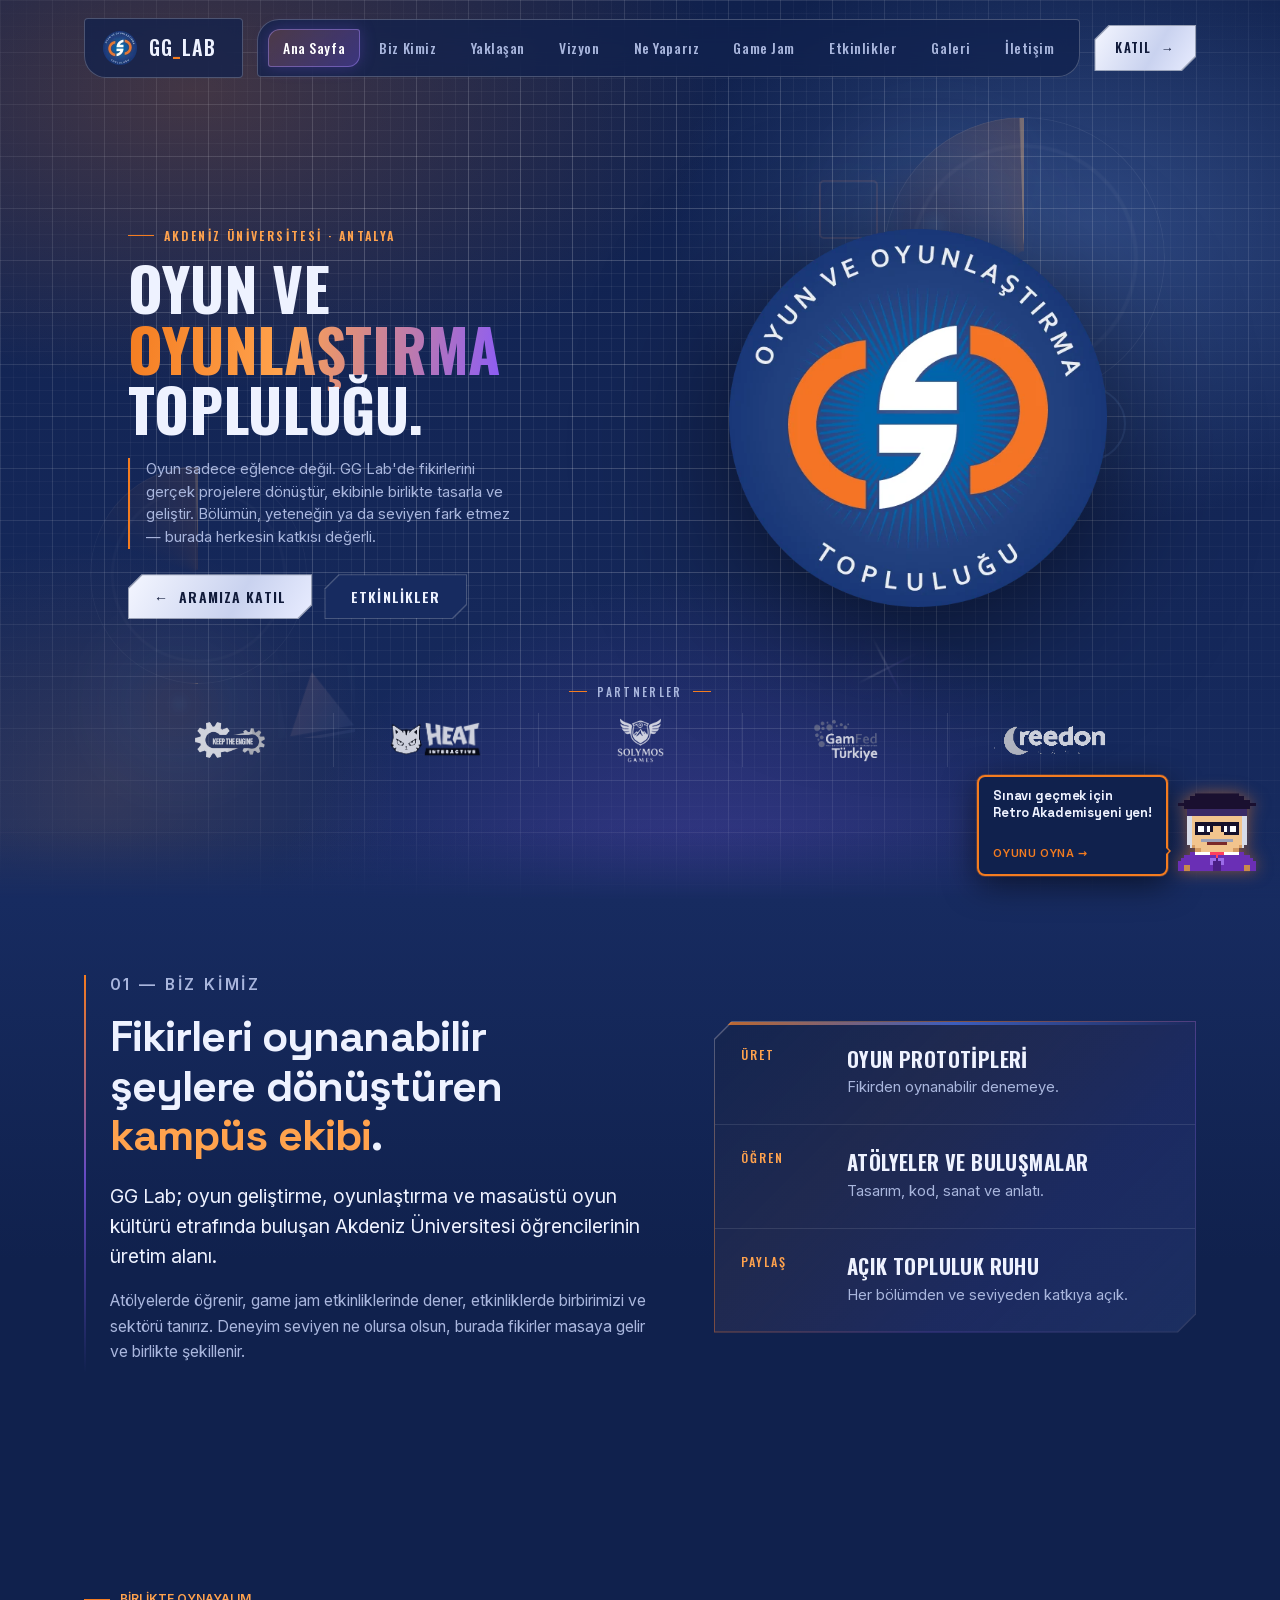
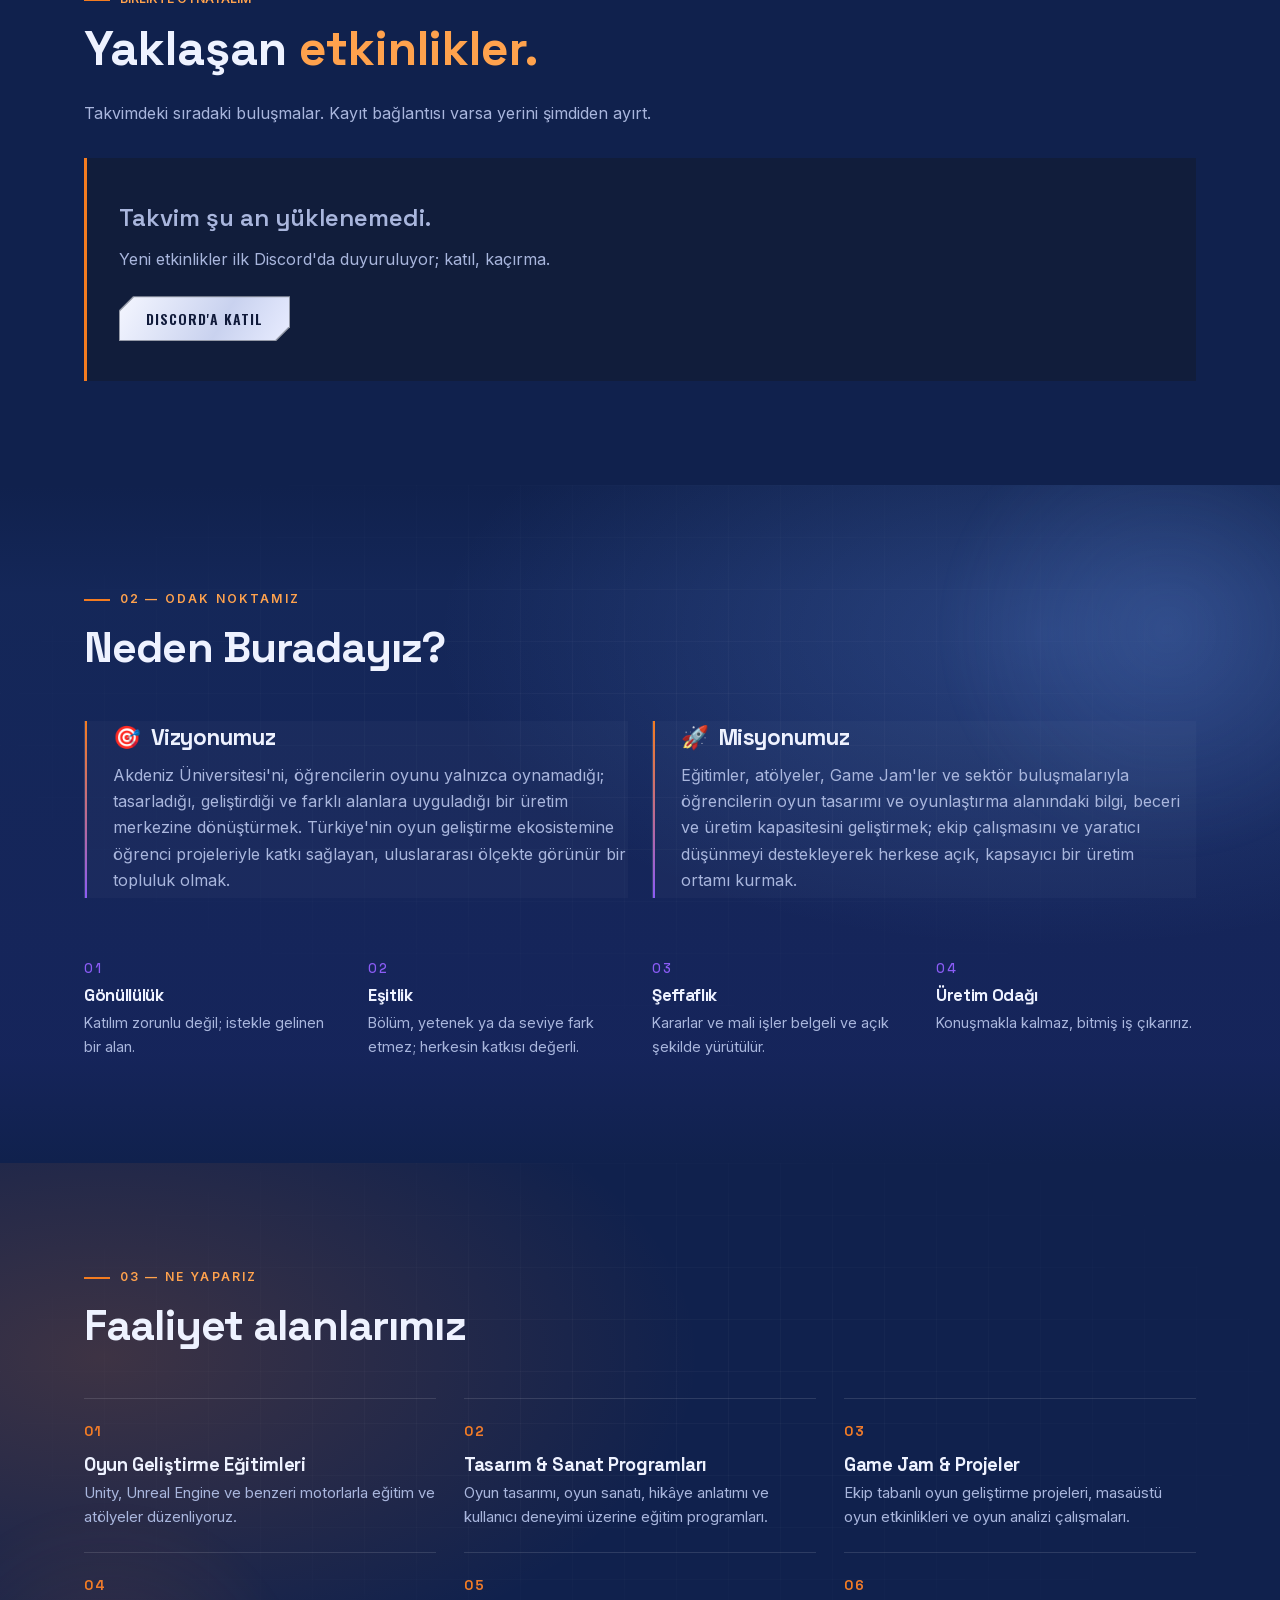
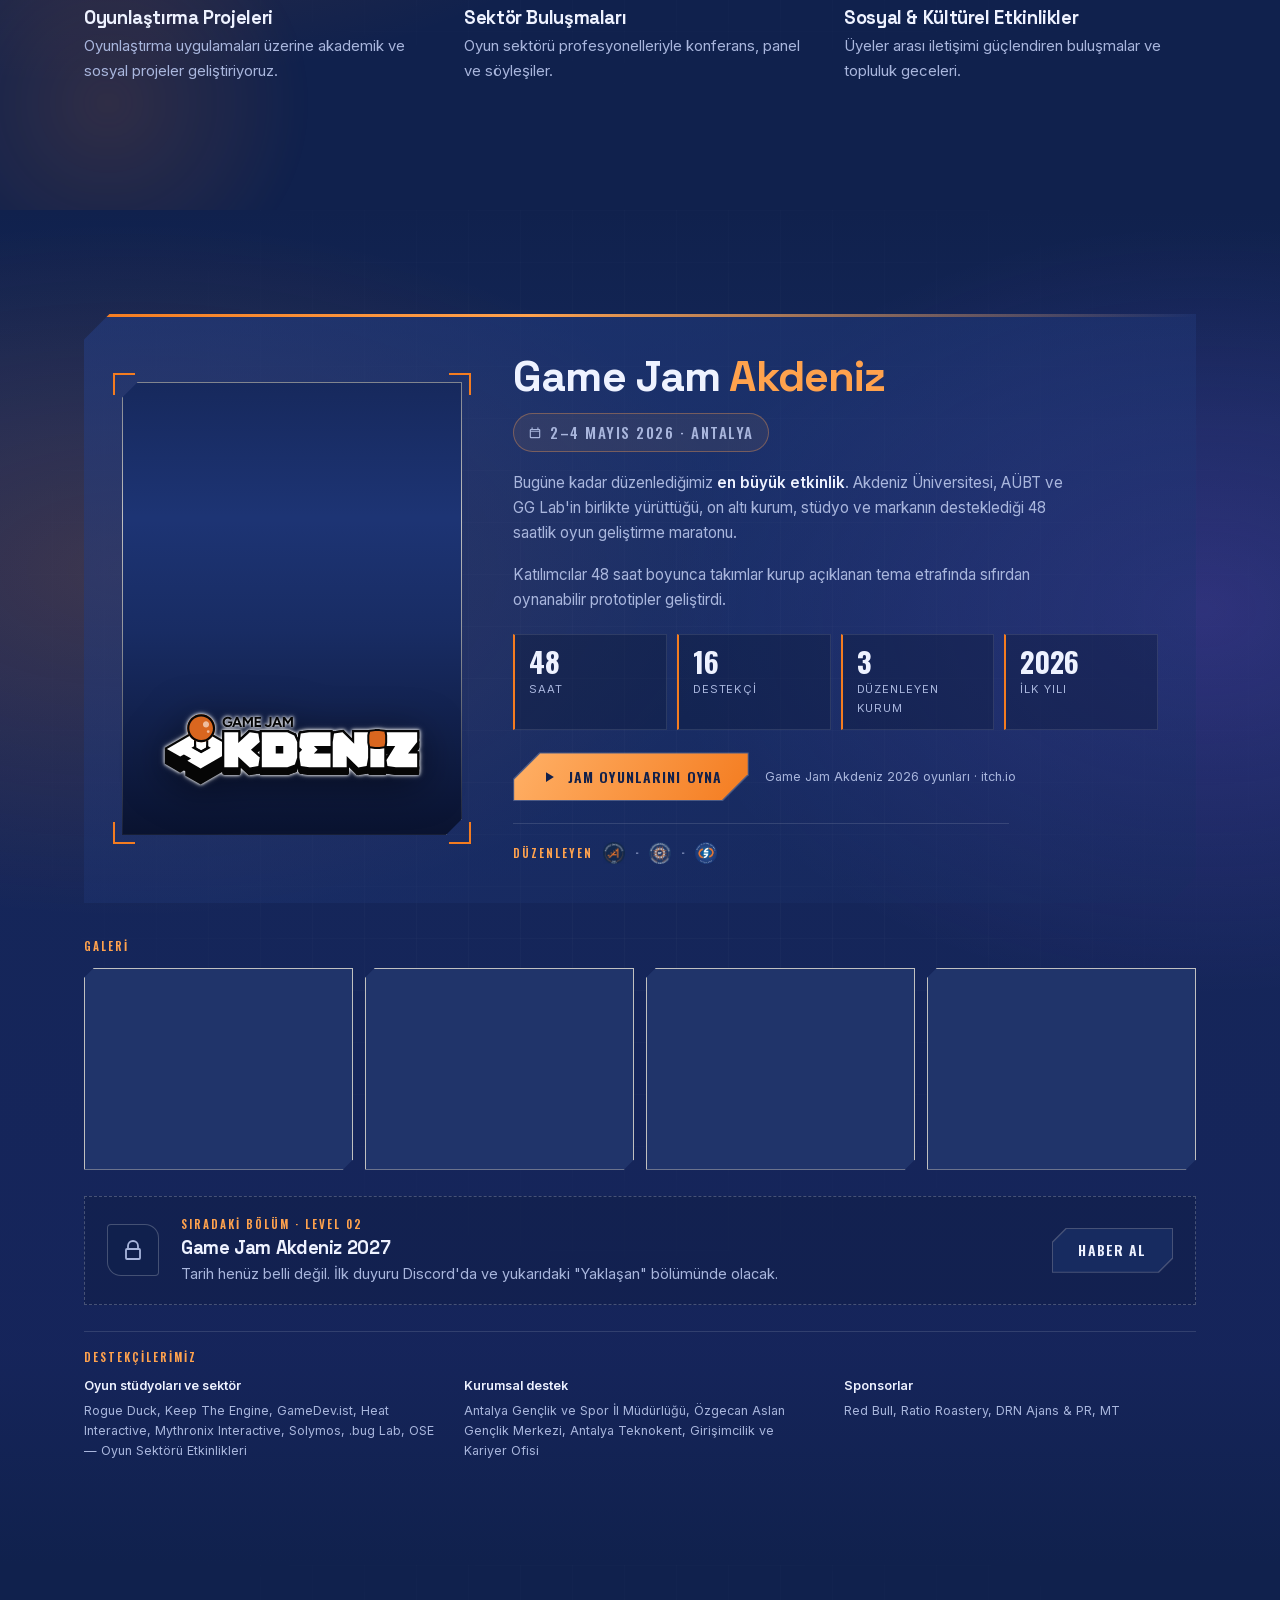
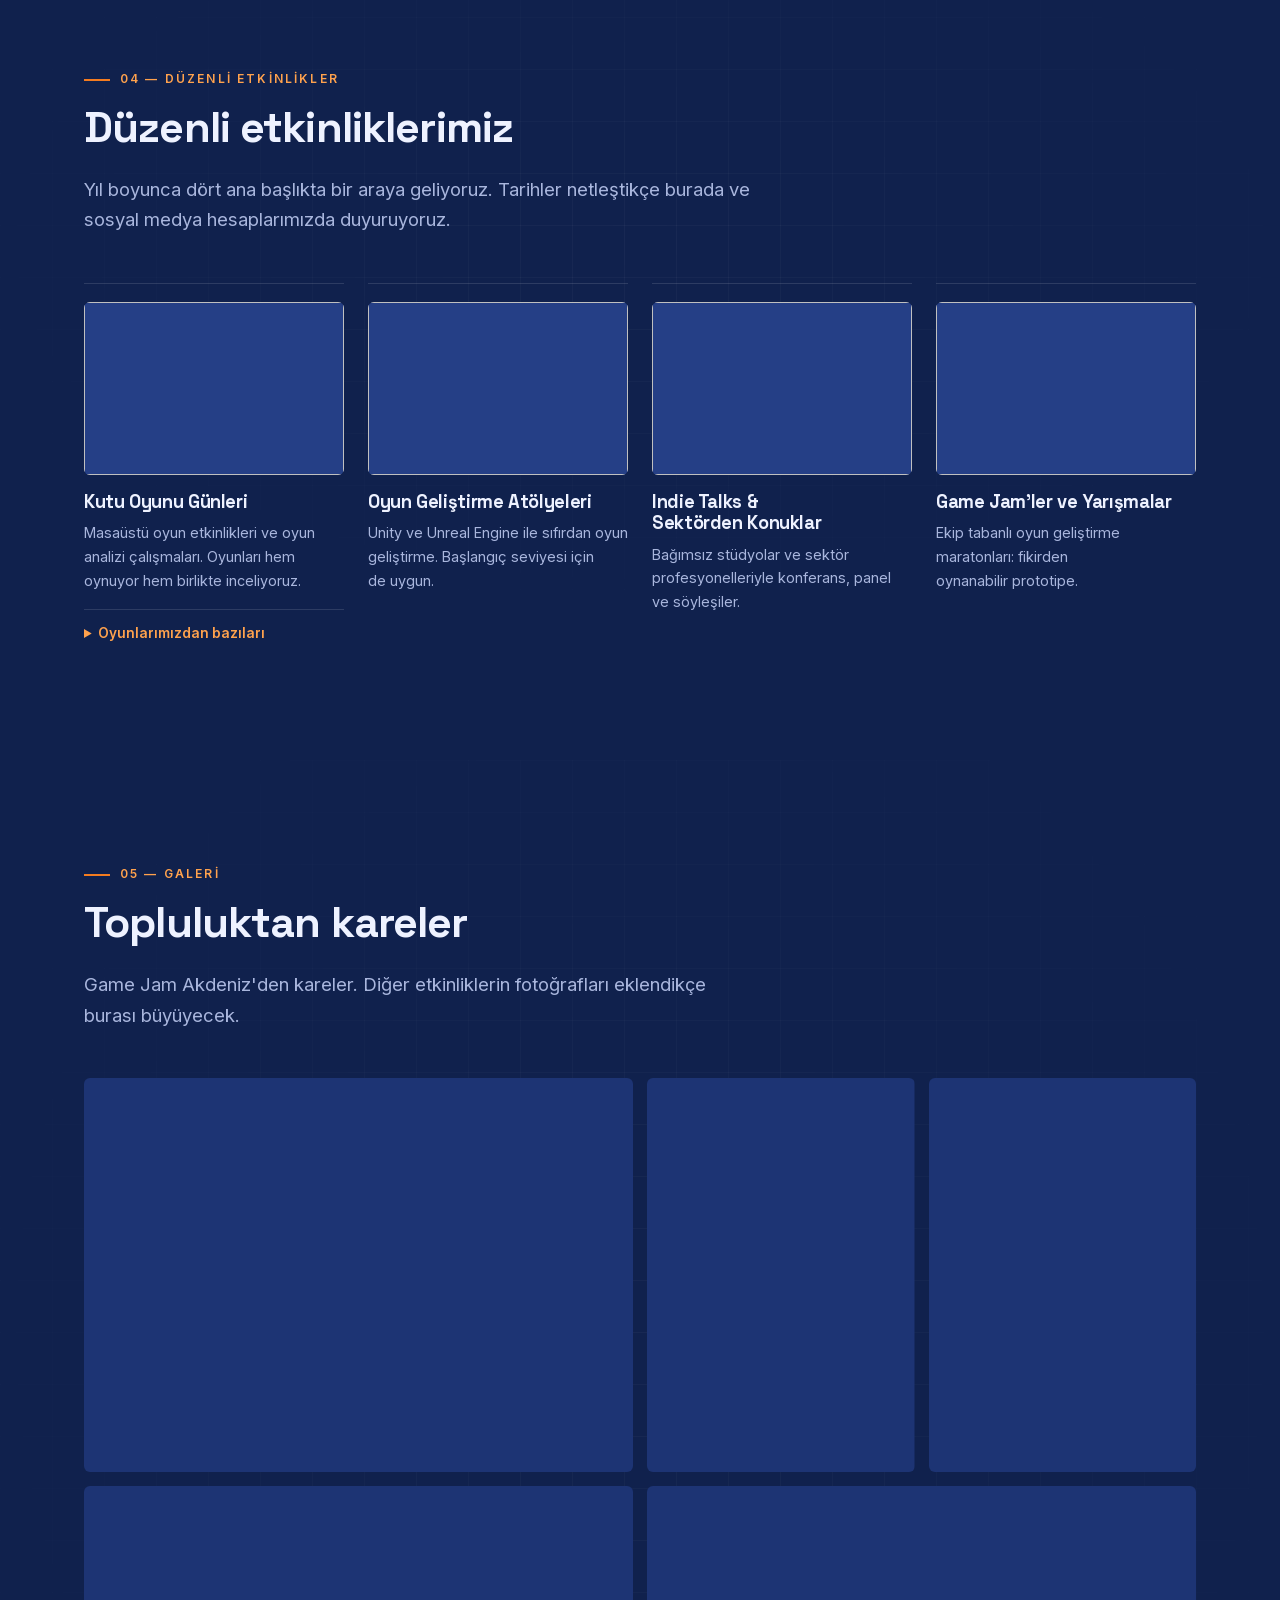
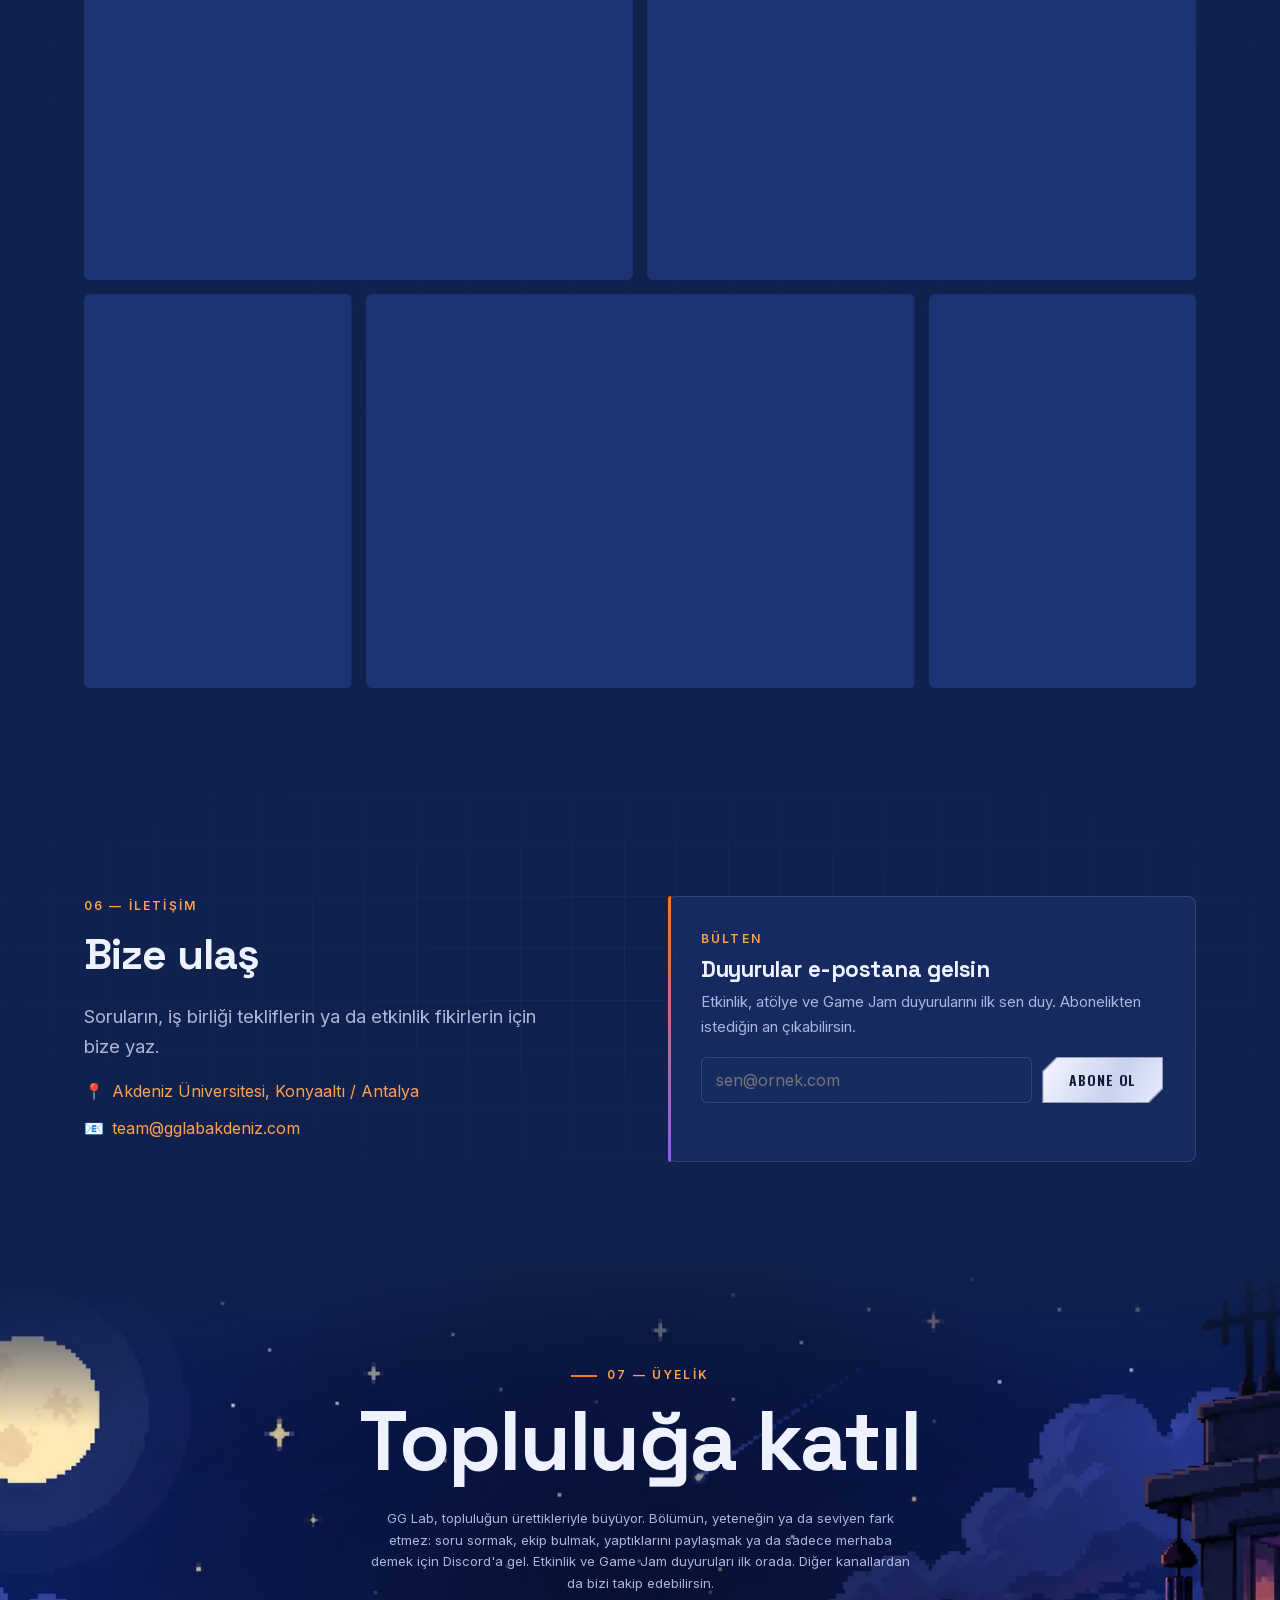
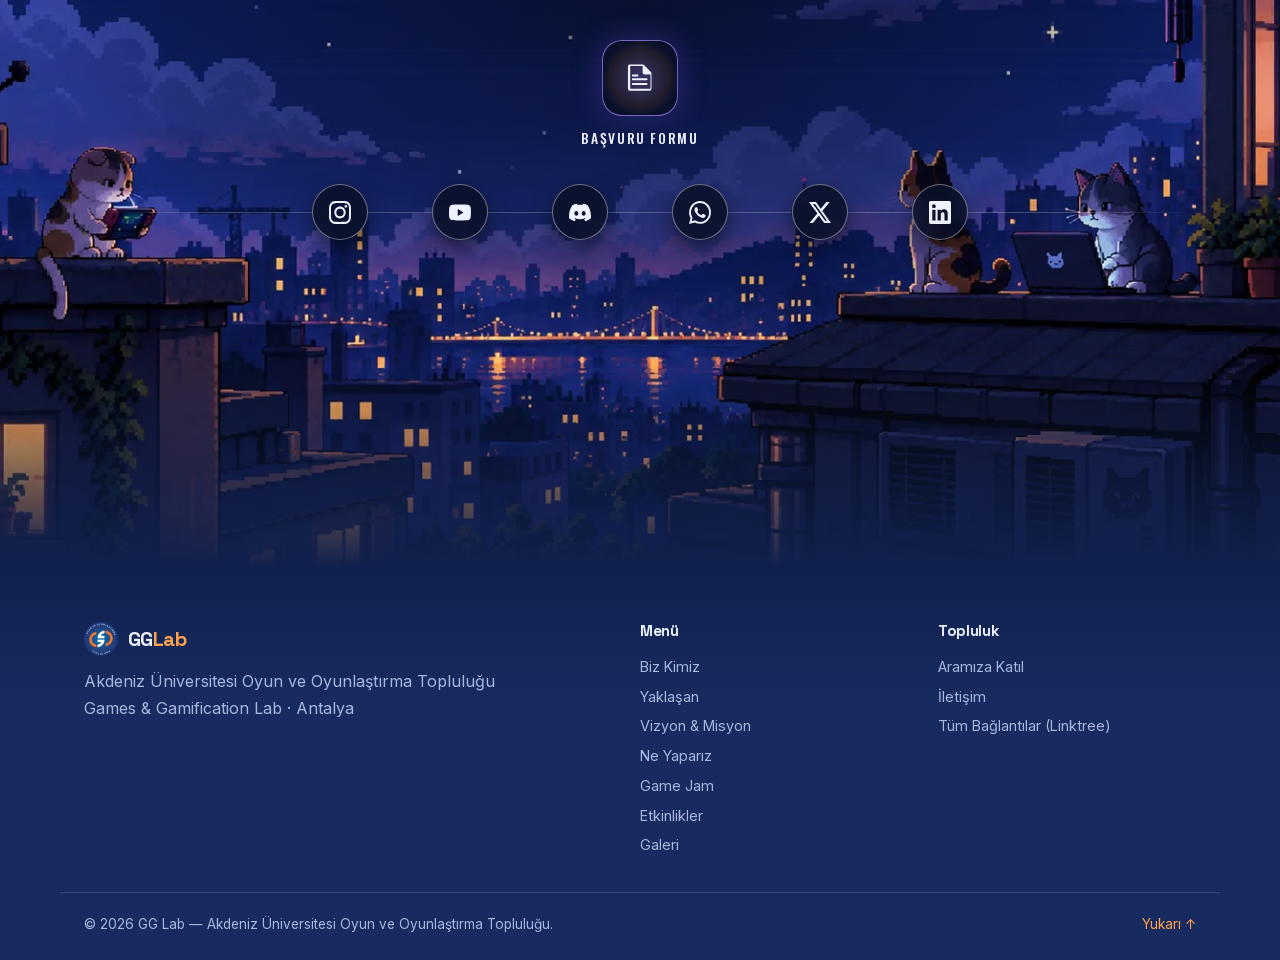
==== index.html @ 9dbda4b9 "Move site to Cloudflare Pages on gglabakdeniz.com - og:url / og:image point to https://gglabakdeniz." ====
<!DOCTYPE html>
<html lang="tr">

<head>
  <meta charset="UTF-8">
  <meta name="viewport" content="width=device-width, initial-scale=1">
  <meta name="theme-color" content="#10214d">
  <!-- Drive görselleri (lh3.googleusercontent.com) Referer taşıyan isteklere kota uyguluyor (429);
     sayfa adresi yalnızca kendi sitemize gönderilir -->
  <meta name="referrer" content="same-origin">
  <script>document.documentElement.classList.add('js')</script>
  <title data-i18n="meta.title">GG Lab — Akdeniz Üniversitesi Oyun ve Oyunlaştırma Topluluğu</title>
  <meta name="description" data-i18n-meta="meta.desc"
    content="Akdeniz Üniversitesi Oyun ve Oyunlaştırma Topluluğu (GG Lab). Oyun geliştirme atölyeleri, Game Jam etkinlikleri, Indie Talks ve kutu oyunu günleri.">
  <meta property="og:title" content="GG Lab — Oyun ve Oyunlaştırma Topluluğu">
  <meta property="og:description"
    content="Akdeniz Üniversitesi'nde oyun geliştir, oyunlaştırmayı keşfet, birlikte üret.">
  <!-- og:image mutlak URL olmalı; alan adı değişirse bu iki satırı güncelle -->
  <meta property="og:url" content="https://gglabakdeniz.com/">
  <meta property="og:image" content="https://gglabakdeniz.com/assets/img/logo-yazili.png">
  <meta name="twitter:card" content="summary">
  <meta property="og:type" content="website">
  <link rel="icon" href="assets/img/logo-yazisiz.png" type="image/png">
  <link rel="apple-touch-icon" href="assets/img/logo-yazisiz.png">
  <!-- Hero'nun ilk karede kullandığı fontlar; diğerleri style.css'teki @font-face ile gerektiğinde iner -->
  <link rel="preload" href="assets/fonts/oswald-latin.woff2" as="font" type="font/woff2" crossorigin>
  <link rel="preload" href="assets/fonts/oswald-tr.woff2" as="font" type="font/woff2" crossorigin>
  <link rel="preload" href="assets/fonts/inter-latin.woff2" as="font" type="font/woff2" crossorigin>
  <link rel="stylesheet" href="css/style.css">
  <link rel="stylesheet" href="css/hud.css">
</head>

<body>
  <div class="scroll-progress" id="scrollProgress" aria-hidden="true"></div>
  <a class="skip-link" href="#main" data-i18n="a11y.skip">İçeriğe geç</a>

  <header class="site-header hud-header" id="siteHeader">
    <div class="container hud-bar">

      <a class="hud-logo" href="#top">
        <span class="hud-logo-mark"><img src="assets/img/logo-yazili-68.webp" alt="" width="34" height="34"></span>
        <span class="hud-logo-text">GG<span class="us">_</span>LAB</span>
      </a>

      <div class="hud-navwrap">
        <nav class="nav hud-nav" id="nav" aria-label="Ana menü" data-i18n-aria="a11y.nav">
          <a href="#top" class="active" data-i18n="nav.home">Ana Sayfa</a>
          <a href="#hakkimizda" data-i18n="nav.about">Biz Kimiz</a>
          <a href="#yaklasan" data-i18n="nav.upcoming">Yaklaşan</a>
          <a href="#vizyon" data-i18n="nav.vision">Vizyon</a>
          <a href="#faaliyet" data-i18n="nav.what">Ne Yaparız</a>
          <a href="#gamejam" data-i18n="nav.jam">Game Jam</a>
          <a href="#etkinlikler" data-i18n="nav.events">Etkinlikler</a>
          <a href="#galeri" data-i18n="nav.gallery">Galeri</a>
          <a href="#iletisim" data-i18n="nav.contact">İletişim</a>
          <a class="cut-btn cut-btn-light nav-cta" href="#uyelik"><span data-i18n="nav.cta">ARAMIZA KATIL</span></a>
        </nav>
      </div>

      <button type="button" class="lang-toggle" id="langToggle" hidden aria-label="İngilizceye geç"
        data-i18n-aria="a11y.lang">
        <span class="lang-current">TR</span>
      </button>

      <a class="cut-btn cut-btn-light hud-menu" href="#uyelik"><span data-i18n="nav.ctaShort">KATIL
          <i>&#8594;</i></span></a>

      <button type="button" class="nav-toggle" id="navToggle" aria-expanded="false" aria-controls="nav"
        aria-label="Menüyü aç" data-i18n-aria="a11y.menuOpen">
        <span></span><span></span><span></span>
      </button>
    </div>
  </header>

  <!-- Site tablosu (Google E-Tablolar, "Web'de yayınla"): tabloyu kullanan bölümler kendi sheet'inin
     data-gid'ini taşır, görsel yerleri data-slot'la işaretli. Bölüm başlıkları (data-head) "ana sayfa"
     sheet'inden gelir: gid'i data-home-gid'e yazılır. Ayrıntı: README > Site tablosu -->
  <main id="main" data-home-gid="793336777"
    data-sheets="https://docs.google.com/spreadsheets/d/e/2PACX-1vQYcHtkd72JI4csMB-9wqnWK6Vy93kgGUiOgyNKxqhwf9q1ifC_QCoQEmoYLSgjwOJI05SOu9kH7YdU/pub">

    <!-- HERO -->
    <section class="hero hud-hero" id="top">
      <div class="hero-bg" aria-hidden="true">
        <span class="tech-ring tech-ring-a"></span>
        <span class="tech-ring tech-ring-b"></span>
        <span class="pad-symbol pad-square"></span>
        <span class="pad-symbol pad-x"></span>
        <span class="pad-symbol pad-circle"></span>
        <span class="pad-symbol pad-triangle"></span>
        <span class="xb xb-a" data-k="a"><svg viewBox="0 0 24 24" aria-hidden="true">
            <path d="M12 4 21 20H3Z" />
          </svg></span>
        <span class="xb xb-b" data-k="b"><svg viewBox="0 0 24 24" aria-hidden="true">
            <circle cx="12" cy="12" r="8" />
          </svg></span>
        <span class="xb xb-c" data-k="x"><svg viewBox="0 0 24 24" aria-hidden="true">
            <path d="M5 5l14 14M19 5 5 19" />
          </svg></span>
        <span class="xb xb-d" data-k="y"><svg viewBox="0 0 24 24" aria-hidden="true">
            <rect x="4.5" y="4.5" width="15" height="15" />
          </svg></span>
        <span class="xb xb-e" data-k="b"><svg viewBox="0 0 24 24" aria-hidden="true">
            <circle cx="12" cy="12" r="8" />
          </svg></span>
        <span class="xb xb-f" data-k="a"><svg viewBox="0 0 24 24" aria-hidden="true">
            <path d="M12 4 21 20H3Z" />
          </svg></span>
        <span class="xb xb-g" data-k="y"><svg viewBox="0 0 24 24" aria-hidden="true">
            <rect x="4.5" y="4.5" width="15" height="15" />
          </svg></span>
        <span class="xb xb-h" data-k="x"><svg viewBox="0 0 24 24" aria-hidden="true">
            <path d="M5 5l14 14M19 5 5 19" />
          </svg></span>
        <span class="xb xb-i" data-k="y"><svg viewBox="0 0 24 24" aria-hidden="true">
            <rect x="4.5" y="4.5" width="15" height="15" />
          </svg></span>
        <span class="xb xb-l" data-k="b"><svg viewBox="0 0 24 24" aria-hidden="true">
            <circle cx="12" cy="12" r="8" />
          </svg></span>
        <span class="light-orb orb-a"></span>
        <span class="light-orb orb-b"></span>
      </div>
      <!-- mini oyun skoru: ilk puanda görünür (main.js) -->
      <div class="xb-score" id="xbScore" aria-hidden="true" hidden><span data-i18n="game.score">SKOR</span> <b
          class="xb-score-val">0000</b></div>
      <div class="container">
        <div class="hud-frame">
          <div class="hud-hero-grid">
            <div class="hero-text">
              <p class="eyebrow hero-enter"><span class="tick" aria-hidden="true"></span><span
                  data-i18n="hero.eyebrow">Akdeniz Üniversitesi · Antalya</span></p>
              <h1 class="hero-enter" data-i18n="hero.title">OYUN VE<br><span
                  class="grad">OYUNLAŞTIRMA</span><br>TOPLULUĞU.</h1>
              <p class="lead hero-enter" data-i18n="hero.lead">Oyun sadece eğlence değil. GG Lab'de fikirlerini gerçek
                projelere
                dönüştür, ekibinle birlikte tasarla ve geliştir. Bölümün, yeteneğin ya da
                seviyen fark etmez — burada herkesin katkısı değerli.</p>
              <div class="hero-actions hero-enter">
                <a class="cut-btn cut-btn-light" href="#uyelik"><span data-i18n="hero.cta1"><i>&#8592;</i> Aramıza
                    katıl</span></a>
                <a class="cut-btn cut-btn-ghost" href="#etkinlikler"><span data-i18n="hero.cta2">Etkinlikler</span></a>
              </div>
            </div>

            <div class="hero-visual hero-enter">
              <img src="assets/img/logo-yazili.webp" alt="" width="512" height="512" fetchpriority="high"
                style="aspect-ratio:1">
            </div>
          </div>

          <div class="hud-partners hero-enter">
            <span class="hud-partners-label" data-i18n="hero.partners">PARTNERLER</span>
            <ul class="hud-partners-list">
              <li><img class="logo-mark" src="assets/img/logos/keep-the-engine.webp" alt="Keep The Engine" width="232"
                  height="120" decoding="async"></li>
              <li><img class="logo-mark" style="--k:1.3" src="assets/img/logos/heat-interactive.webp"
                  alt="Heat Interactive" width="207" height="96" decoding="async"></li>
              <li><img class="logo-mark" style="--k:1.23" src="assets/img/logos/solymos-games.webp" alt="Solymos Games"
                  width="130" height="120" decoding="async"></li>
              <li><img class="logo-mark" style="--k:1.18" src="assets/img/logos/gamfed-turkiye.webp"
                  alt="GamFed Türkiye" width="170" height="110" decoding="async"></li>
              <li><img class="logo-mark" style="--k:.92" src="assets/img/logos/reedon-games.webp" alt="Reedon Games"
                  width="210" height="62" decoding="async"></li>
            </ul>
          </div>
        </div>
      </div>
    </section>

    <!-- BİZ KİMİZ -->
    <section class="section about-bridge" id="hakkimizda">
      <div class="container about-bridge-inner">
        <div class="about-copy reveal">
          <p class="eyebrow" data-head="ust" data-i18n="about.eyebrow">01 — Biz Kimiz</p>
          <h2 data-head="baslik" data-i18n="about.head">Fikirleri oynanabilir şeylere dönüştüren <span
              class="accent">kampüs ekibi</span>.</h2>
          <p class="about-lead" data-head="aciklama" data-i18n="about.p1">GG Lab; oyun geliştirme, oyunlaştırma ve
            masaüstü oyun kültürü etrafında buluşan Akdeniz Üniversitesi öğrencilerinin üretim alanı.</p>
          <p data-i18n="about.p2">Atölyelerde öğrenir, game jam etkinliklerinde dener, etkinliklerde birbirimizi ve
            sektörü tanırız. Deneyim seviyen ne olursa olsun, burada fikirler masaya gelir ve birlikte şekillenir.</p>
        </div>
        <div class="about-panel reveal reveal-r" role="group" aria-label="GG Lab çalışma alanları"
          data-i18n-aria="about.panelAria">
          <span class="about-panel-line" aria-hidden="true"></span>
          <article class="about-signal">
            <span class="signal-code" data-i18n="about.s1k">ÜRET</span>
            <h3 data-i18n="about.s1h">Oyun prototipleri</h3>
            <p data-i18n="about.s1p">Fikirden oynanabilir denemeye.</p>
          </article>
          <article class="about-signal">
            <span class="signal-code" data-i18n="about.s2k">ÖĞREN</span>
            <h3 data-i18n="about.s2h">Atölyeler ve buluşmalar</h3>
            <p data-i18n="about.s2p">Tasarım, kod, sanat ve anlatı.</p>
          </article>
          <article class="about-signal">
            <span class="signal-code" data-i18n="about.s3k">PAYLAŞ</span>
            <h3 data-i18n="about.s3h">Açık topluluk ruhu</h3>
            <p data-i18n="about.s3p">Her bölümden ve seviyeden katkıya açık.</p>
          </article>
        </div>
      </div>
    </section>

    <!-- YAKLAŞAN ETKİNLİKLER — liste site tablosunun "etkinlikler" sheet'inden gelir.
       Sütunlar ve düzenleme: README > Yaklaşan etkinlikler. Geçmiş tarihler kendiliğinden gizlenir. -->
    <section class="section upcoming-section" id="yaklasan" data-gid="353119909" aria-labelledby="upHeading">
      <div class="container">
        <div class="section-head up-heading reveal">
          <p class="eyebrow" data-head="ust" data-i18n="up.eyebrow">Birlikte oynayalım</p>
          <h2 id="upHeading" data-head="baslik" data-i18n="up.head">Yaklaşan <span>etkinlikler.</span></h2>
          <p class="lead" data-head="aciklama" data-i18n="up.lead">Takvimdeki sıradaki buluşmalar. Kayıt bağlantısı
            varsa yerini şimdiden ayırt.</p>
        </div>
        <div class="upcoming" id="upcoming" aria-busy="true">
          <div class="up-skeleton" aria-hidden="true"><span></span><span></span></div>
          <ol class="up-list" id="upList" hidden></ol>
          <div class="up-footer" id="upFooter" hidden>
            <p data-i18n="up.followNote">Yeni buluşmalardan ilk sen haberdar ol.</p>
            <a href="#uyelik"><span data-i18n="up.follow">Discord'da takip et</span><span class="up-arrow"
                aria-hidden="true">↓</span></a>
          </div>
          <div class="up-empty" id="upEmpty" hidden>
            <p class="up-empty-h" id="upEmptyH" data-i18n="up.emptyH">Takvim şu an boş, ama uzun sürmez.</p>
            <p data-i18n="up.emptyP">Yeni etkinlikler ilk Discord'da duyuruluyor; katıl, kaçırma.</p>
            <a class="cut-btn cut-btn-light" href="https://discord.gg/9GABbAK2rw" target="_blank"
              rel="noopener noreferrer"><span><span data-i18n="up.emptyCta"><span lang="en">Discord</span>'a
                  katıl</span></span></a>
          </div>
          <noscript>
            <p class="up-noscript">Etkinlik takvimi için JavaScript gerekiyor. Duyurular Discord ve Instagram
              hesaplarımızda.</p>
          </noscript>
        </div>
      </div>
    </section>

    <!-- VİZYON & MİSYON -->
    <section class="section section-alt" id="vizyon">
      <div class="container">
        <div class="section-head reveal">
          <p class="eyebrow" data-head="ust" data-i18n="vision.eyebrow">02 — ODAK NOKTAMIZ</p>
          <h2 data-head="baslik" data-i18n="vision.head">Neden Buradayız?</h2>
          <p class="lead" data-head="aciklama" hidden></p>
        </div>
        <div class="vm-grid">
          <article class="vm-card spotlight reveal reveal-l">
            <h3><span class="vm-ico" aria-hidden="true">🎯</span> <span data-i18n="vision.v">Vizyonumuz</span></h3>
            <p data-i18n="vision.vp">Akdeniz Üniversitesi'ni, öğrencilerin oyunu yalnızca oynamadığı; tasarladığı,
              geliştirdiği ve
              farklı alanlara uyguladığı bir üretim merkezine dönüştürmek. Türkiye'nin oyun geliştirme
              ekosistemine öğrenci projeleriyle katkı sağlayan, uluslararası ölçekte görünür bir topluluk olmak.</p>
          </article>
          <article class="vm-card spotlight reveal reveal-r">
            <h3><span class="vm-ico" aria-hidden="true">🚀</span> <span data-i18n="vision.m">Misyonumuz</span></h3>
            <p data-i18n="vision.mp">Eğitimler, atölyeler, Game Jam'ler ve sektör buluşmalarıyla öğrencilerin oyun
              tasarımı ve
              oyunlaştırma alanındaki bilgi, beceri ve üretim kapasitesini geliştirmek; ekip çalışmasını ve
              yaratıcı düşünmeyi destekleyerek herkese açık, kapsayıcı bir üretim ortamı kurmak.</p>
          </article>
        </div>
        <div class="values reveal">
          <div class="value"><span>01</span>
            <h4 data-i18n="vision.n1h">Gönüllülük</h4>
            <p data-i18n="vision.n1p">Katılım zorunlu değil; istekle gelinen bir alan.</p>
          </div>
          <div class="value"><span>02</span>
            <h4 data-i18n="vision.n2h">Eşitlik</h4>
            <p data-i18n="vision.n2p">Bölüm, yetenek ya da seviye fark etmez; herkesin katkısı değerli.</p>
          </div>
          <div class="value"><span>03</span>
            <h4 data-i18n="vision.n3h">Şeffaflık</h4>
            <p data-i18n="vision.n3p">Kararlar ve mali işler belgeli ve açık şekilde yürütülür.</p>
          </div>
          <div class="value"><span>04</span>
            <h4 data-i18n="vision.n4h">Üretim Odağı</h4>
            <p data-i18n="vision.n4p">Konuşmakla kalmaz, bitmiş iş çıkarırız.</p>
          </div>
        </div>
      </div>
    </section>

    <!-- FAALİYET ALANLARI -->
    <section class="section" id="faaliyet">
      <div class="container">
        <div class="section-head reveal">
          <p class="eyebrow" data-head="ust" data-i18n="act.eyebrow">03 — Ne Yaparız</p>
          <h2 data-head="baslik" data-i18n="act.head">Faaliyet alanlarımız</h2>
          <p class="lead" data-head="aciklama" hidden></p>
        </div>
        <div class="feature-grid">
          <article class="card feature spotlight reveal reveal-l"><span class="card-num">01</span>
            <h3 data-i18n="act.f1h">Oyun Geliştirme Eğitimleri</h3>
            <p data-i18n="act.f1p">Unity, Unreal Engine ve benzeri motorlarla eğitim ve atölyeler düzenliyoruz.</p>
          </article>
          <article class="card feature spotlight reveal reveal-zoom"><span class="card-num">02</span>
            <h3 data-i18n="act.f2h">Tasarım &amp; Sanat Programları</h3>
            <p data-i18n="act.f2p">Oyun tasarımı, oyun sanatı, hikâye anlatımı ve kullanıcı deneyimi üzerine eğitim
              programları.</p>
          </article>
          <article class="card feature spotlight reveal reveal-r"><span class="card-num">03</span>
            <h3 data-i18n="act.f3h">Game Jam &amp; Projeler</h3>
            <p data-i18n="act.f3p">Ekip tabanlı oyun geliştirme projeleri, masaüstü oyun etkinlikleri ve oyun analizi
              çalışmaları.</p>
          </article>
          <article class="card feature spotlight reveal reveal-l"><span class="card-num">04</span>
            <h3 data-i18n="act.f4h">Oyunlaştırma Projeleri</h3>
            <p data-i18n="act.f4p">Oyunlaştırma uygulamaları üzerine akademik ve sosyal projeler geliştiriyoruz.</p>
          </article>
          <article class="card feature spotlight reveal reveal-zoom"><span class="card-num">05</span>
            <h3 data-i18n="act.f5h">Sektör Buluşmaları</h3>
            <p data-i18n="act.f5p">Oyun sektörü profesyonelleriyle konferans, panel ve söyleşiler.</p>
          </article>
          <article class="card feature spotlight reveal reveal-r"><span class="card-num">06</span>
            <h3 data-i18n="act.f6h">Sosyal &amp; Kültürel Etkinlikler</h3>
            <p data-i18n="act.f6p">Üyeler arası iletişimi güçlendiren buluşmalar ve topluluk geceleri.</p>
          </article>
        </div>
      </div>
    </section>

    <!-- GAME JAM AKDENİZ — "bölüm seçme" ekranı: oyun kutusu kapağı, bölüm bilgileri,
       ekran görüntüleri, kilitli sıradaki bölüm ve jenerik -->
    <section class="section section-alt" id="gamejam" data-gid="1856434088">
      <div class="container">
        <article class="level reveal">
          <figure class="level-cover">
            <!-- [html-validate-disable-block element-required-attributes: src tablodan gelir (main.js)] -->
            <img class="level-cover-img" data-slot="kapak" alt="" width="700" height="933" loading="lazy"
              decoding="async">
            <img class="level-logo" src="assets/img/gamejam-logo.svg" alt="Game Jam Akdeniz" width="1281" height="489"
              loading="lazy">
          </figure>

          <div class="level-info">
            <h2 data-head="baslik" data-i18n="jam.head">Game Jam <span class="accent">Akdeniz</span></h2>
            <p class="level-when">
              <svg class="ic" viewBox="0 0 24 24" aria-hidden="true">
                <path d="M7 3v3M17 3v3M4 9h16M5 6h14a1 1 0 0 1 1 1v12a1 1 0 0 1-1 1H5a1 1 0 0 1-1-1V7a1 1 0 0 1 1-1Z" />
              </svg>
              <span data-i18n="jam.when">2–4 Mayıs 2026 · Antalya</span>
            </p>
            <p data-i18n="jam.p1">Bugüne kadar düzenlediğimiz <strong>en büyük etkinlik</strong>.
              Akdeniz Üniversitesi, AÜBT ve GG Lab'in birlikte
              yürüttüğü, on altı kurum, stüdyo ve markanın desteklediği 48 saatlik oyun geliştirme maratonu.</p>
            <p data-i18n="jam.p2">Katılımcılar 48 saat boyunca takımlar kurup açıklanan tema
              etrafında sıfırdan oynanabilir prototipler geliştirdi.</p>

            <dl class="level-stats">
              <div>
                <dt data-count="48">48</dt>
                <dd data-i18n="jam.s1">saat</dd>
              </div>
              <div>
                <dt data-count="16">16</dt>
                <dd data-i18n="jam.s2">destekçi</dd>
              </div>
              <div>
                <dt data-count="3">3</dt>
                <dd data-i18n="jam.s3">düzenleyen kurum</dd>
              </div>
              <div>
                <dt>2026</dt>
                <dd data-i18n="jam.s4">ilk yılı</dd>
              </div>
            </dl>

            <div class="level-actions">
              <a class="cut-btn cut-btn-play" href="https://itch.io/jam/akdeniz-gamejam-2026/entries" target="_blank"
                rel="noopener noreferrer">
                <span><svg class="ic-play" viewBox="0 0 24 24" aria-hidden="true">
                    <path d="M8 5.5v13l10.5-6.5Z" />
                  </svg><span data-i18n="jam.itch">Jam oyunlarını oyna</span></span>
              </a>
              <span class="level-actions-sub" data-i18n="jam.itchSub">Game Jam Akdeniz 2026 oyunları · itch.io</span>
            </div>

            <p class="level-by">
              <span class="level-label" data-i18n="jam.byLabel">Düzenleyen</span>
              <img class="logo-mark" src="assets/img/logos/akdeniz-universitesi.webp" alt="Akdeniz Üniversitesi"
                width="96" height="96" decoding="async">
              <span class="level-by-sep" aria-hidden="true">·</span>
              <img class="logo-mark" src="assets/img/logos/aubt.webp" alt="AÜBT" width="96" height="96"
                decoding="async">
              <span class="level-by-sep" aria-hidden="true">·</span>
              <img class="logo-mark" src="assets/img/logo-yazili-68.webp" alt="GG Lab" width="68" height="68"
                decoding="async">
            </p>
          </div>
        </article>

        <!-- ekran görüntüleri tablodan gelir (gamejam sheet, ekran1–4); gelmezse kutular boş kalır.
           Tıklanınca lightbox'ta açılır: fotoğraf galeride de varsa galerinin içinde (main.js) -->
        <div class="level-shots reveal">
          <p class="level-label" data-i18n="jam.shotsH">Galeri</p>
          <ul>
            <!-- [html-validate-disable-block element-required-attributes: src tablodan gelir (main.js)] -->
            <li><a class="level-shot" data-slot="ekran1"><img alt="" width="700" height="933" loading="lazy"
                  decoding="async"></a></li>
            <li><a class="level-shot" data-slot="ekran2"><img alt="" width="700" height="933" loading="lazy"
                  decoding="async"></a></li>
            <li><a class="level-shot" data-slot="ekran3"><img alt="" width="700" height="933" loading="lazy"
                  decoding="async"></a></li>
            <li><a class="level-shot" data-slot="ekran4"><img alt="" width="700" height="933" loading="lazy"
                  decoding="async"></a></li>
          </ul>
        </div>

        <!-- sıradaki bölüm: tarih açıklanana kadar kilitli -->
        <div class="level-next reveal">
          <span class="level-lock" aria-hidden="true"><svg viewBox="0 0 24 24">
              <path
                d="M7 11V8a5 5 0 0 1 10 0v3M6 11h12a1 1 0 0 1 1 1v8a1 1 0 0 1-1 1H6a1 1 0 0 1-1-1v-8a1 1 0 0 1 1-1Z" />
            </svg></span>
          <div class="level-next-text">
            <p class="level-label" data-i18n="jam.nextK">Sıradaki bölüm · Level 02</p>
            <h3 data-i18n="jam.nextH">Game Jam Akdeniz 2027</h3>
            <p data-i18n="jam.nextP">Tarih henüz belli değil. İlk duyuru Discord'da ve yukarıdaki "Yaklaşan" bölümünde
              olacak.</p>
          </div>
          <a class="cut-btn cut-btn-ghost" href="https://discord.gg/9GABbAK2rw" target="_blank"
            rel="noopener noreferrer"><span data-i18n="jam.nextCta">Haber al</span></a>
        </div>

        <!-- jenerik: destekçiler, oyunların bitişindeki emeği geçenler listesi gibi -->
        <div class="level-credits reveal">
          <p class="level-label" data-i18n="jam.creditsH">Destekçilerimiz</p>
          <dl>
            <div>
              <dt data-i18n="jam.studioH">Oyun stüdyoları ve sektör</dt>
              <dd>Rogue Duck, Keep The Engine, GameDev.ist, Heat Interactive, Mythronix Interactive, Solymos, .bug Lab,
                OSE — Oyun Sektörü Etkinlikleri</dd>
            </div>
            <div>
              <dt data-i18n="jam.instH">Kurumsal destek</dt>
              <dd>Antalya Gençlik ve Spor İl Müdürlüğü, Özgecan Aslan Gençlik Merkezi, Antalya Teknokent, Girişimcilik
                ve Kariyer Ofisi</dd>
            </div>
            <div>
              <dt data-i18n="jam.sponsorH">Sponsorlar</dt>
              <dd>Red Bull, Ratio Roastery, DRN Ajans &amp; PR, MT</dd>
            </div>
          </dl>
        </div>
      </div>
    </section>

    <!-- DÜZENLİ ETKİNLİKLER -->
    <section class="section" id="etkinlikler" data-gid="1461908741">
      <div class="container">
        <div class="section-head reveal">
          <p class="eyebrow" data-head="ust" data-i18n="ev.eyebrow">04 — Düzenli Etkinlikler</p>
          <h2 data-head="baslik" data-i18n="ev.head">Düzenli etkinliklerimiz</h2>
          <p class="lead" data-head="aciklama" data-i18n="ev.lead">Yıl boyunca dört ana başlıkta bir araya geliyoruz.
            Tarihler netleştikçe burada ve sosyal medya hesaplarımızda duyuruyoruz.</p>
        </div>

        <div class="events" id="events">
          <!-- [html-validate-disable-block element-required-attributes: src tablodan gelir (main.js)] -->
          <article class="event-card spotlight reveal reveal-zoom" data-slot="kutu">
            <div class="event-media"><img data-col="gorsel" alt="" width="800" height="450" loading="lazy"
                decoding="async"></div>
            <div class="event-body">
              <div>
                <h3 data-col="baslik" data-i18n="ev.e1h">Kutu Oyunu Günleri</h3>
                <p data-col="aciklama" data-i18n="ev.e1p">Masaüstü oyun etkinlikleri ve oyun analizi çalışmaları.
                  Oyunları hem oynuyor hem birlikte inceliyoruz.</p>
                <details class="event-games">
                  <summary data-i18n="ev.games">Oyunlarımızdan bazıları</summary>
                  <ul>
                    <li>Marvel Champions</li>
                    <li>Bang! <span data-i18n="ev.twoCopies">(2 adet)</span></li>
                    <li>Munchkin + DLC</li>
                    <li>Munchkin Cthulhu</li>
                    <li>Cascadia</li>
                    <li>Gulyabani</li>
                    <li>İz Peşinde</li>
                    <li>Kayıp Ada</li>
                    <li>Epik Büyü Savaşları</li>
                    <li>Monopoly Star Wars</li>
                  </ul>
                </details>
              </div>
            </div>
          </article>

          <article class="event-card spotlight reveal reveal-zoom" data-slot="atolye">
            <div class="event-media"><img data-col="gorsel" alt="" width="800" height="473" loading="lazy"
                decoding="async"></div>
            <div class="event-body">
              <div>
                <h3 data-col="baslik" data-i18n="ev.e2h">Oyun Geliştirme Atölyeleri</h3>
                <p data-col="aciklama" data-i18n="ev.e2p">Unity ve Unreal Engine ile sıfırdan oyun geliştirme.
                  Başlangıç seviyesi için de uygun.</p>
              </div>
            </div>
          </article>

          <article class="event-card spotlight reveal reveal-zoom" data-slot="talks">
            <div class="event-media"><img data-col="gorsel" alt="" width="800" height="533" loading="lazy"
                decoding="async"></div>
            <div class="event-body">
              <div>
                <h3 data-col="baslik" data-i18n="ev.e3h">Indie Talks &amp; Sektörden Konuklar</h3>
                <p data-col="aciklama" data-i18n="ev.e3p">Bağımsız stüdyolar ve sektör profesyonelleriyle
                  konferans, panel ve söyleşiler.</p>
              </div>
            </div>
          </article>

          <article class="event-card spotlight reveal reveal-zoom" data-slot="jam">
            <div class="event-media"><img data-col="gorsel" alt="" width="800" height="533" loading="lazy"
                decoding="async"></div>
            <div class="event-body">
              <div>
                <h3 data-col="baslik" data-i18n="ev.e4h">Game Jam'ler ve Yarışmalar</h3>
                <p data-col="aciklama" data-i18n="ev.e4p">Ekip tabanlı oyun geliştirme maratonları:
                  fikirden oynanabilir prototipe.</p>
              </div>
            </div>
          </article>
        </div>
      </div>
    </section>

    <!-- GALERİ -->
    <section class="section" id="galeri" data-gid="78690489">
      <div class="container">
        <div class="section-head reveal">
          <p class="eyebrow" data-head="ust" data-i18n="gal.eyebrow">05 — Galeri</p>
          <h2 data-head="baslik" data-i18n="gal.head">Topluluktan kareler</h2>
          <p class="lead" data-head="aciklama" data-i18n="gal.lead">Game Jam Akdeniz'den kareler. Diğer etkinliklerin
            fotoğrafları eklendikçe burası büyüyecek.</p>
        </div>
        <div class="gallery" id="gallery">
          <div class="shot gallery-reveal reveal wide tall" aria-hidden="true"></div>
          <div class="shot gallery-reveal reveal tall" aria-hidden="true"></div>
          <div class="shot gallery-reveal reveal tall" aria-hidden="true"></div>
          <div class="shot gallery-reveal reveal wide tall" aria-hidden="true"></div>
          <div class="shot gallery-reveal reveal wide tall" aria-hidden="true"></div>
          <div class="shot gallery-reveal reveal tall" aria-hidden="true"></div>
          <div class="shot gallery-reveal reveal wide tall" aria-hidden="true"></div>
          <div class="shot gallery-reveal reveal tall" aria-hidden="true"></div>
        </div>
      </div>
    </section>

    <!-- İLETİŞİM -->
    <section class="section" id="iletisim">
      <!-- İletişim formu bir servise (Formspree vb.) bağlanana kadar gizli. Açmak için:
         forma action ekle, `hidden`'ı kaldır, bülten kutusunu bilgi sütununun altına taşı. -->
      <div class="container grid-2">
        <div class="reveal">
          <p class="eyebrow" data-head="ust" data-i18n="ct.eyebrow">06 — İletişim</p>
          <h2 data-head="baslik" data-i18n="ct.head">Bize ulaş</h2>
          <p class="lead" data-head="aciklama" data-i18n="ct.lead">Soruların, iş birliği tekliflerin ya da etkinlik
            fikirlerin için bize yaz.</p>

          <p class="contact-line"><span aria-hidden="true">📍</span> <a
              href="https://www.google.com/maps/search/?api=1&amp;query=Akdeniz+%C3%9Cniversitesi" target="_blank"
              rel="noopener noreferrer" data-i18n="ct.place">Akdeniz Üniversitesi, Konyaaltı / Antalya</a></p>
          <p class="contact-line"><span aria-hidden="true">📧</span> <a href="mailto:team@gglabakdeniz.com"
              data-i18n="ct.mail">team@gglabakdeniz.com</a></p>
        </div>

        <!-- Bülten: action boşken gönderim yapmaz, "yakında" notu gösterir.
           Servis/alan adı hazır olunca action="…" ve method="post" eklemek yeterli (main.js fetch ile yollar). -->
        <form class="newsletter reveal" id="newsletterForm" novalidate>
          <p class="eyebrow" data-i18n="nl.eyebrow">Bülten</p>
          <h3 data-i18n="nl.head">Duyurular e-postana gelsin</h3>
          <p class="muted" data-i18n="nl.lead">Etkinlik, atölye ve Game Jam duyurularını ilk sen duy. Abonelikten
            istediğin an çıkabilirsin.</p>
          <div class="newsletter-row">
            <label class="sr-only" for="nlEmail" data-i18n="form.email">E-posta</label>
            <input id="nlEmail" name="email" type="email" required autocomplete="email" inputmode="email"
              placeholder="sen@ornek.com" data-i18n-ph="form.emailPh">
            <button class="cut-btn cut-btn-light" type="submit"><span data-i18n="nl.send">Abone ol</span></button>
          </div>
          <p class="form-note" id="nlNote" role="status"></p>
        </form>

        <form class="contact-form reveal" id="contactForm" novalidate hidden>
          <div class="field">
            <label for="name" data-i18n="form.name">Ad Soyad</label>
            <input id="name" name="name" type="text" required placeholder="Adın ne?" data-i18n-ph="form.namePh">
          </div>
          <div class="field">
            <label for="email" data-i18n="form.email">E-posta</label>
            <input id="email" name="email" type="email" required placeholder="sen@ornek.com"
              data-i18n-ph="form.emailPh">
          </div>
          <div class="field">
            <label for="topic" data-i18n="form.topic">Konu</label>
            <select id="topic" name="topic">
              <option data-i18n="form.t4">Sponsorluk ve iş birliği</option>
              <option data-i18n="form.t1">Topluluğa üye olmak istiyorum</option>
              <option data-i18n="form.t2">Etkinlik / atölye sorusu</option>
              <option data-i18n="form.t3">Game Jam katılımı</option>
              <option data-i18n="form.t5">Diğer</option>
            </select>
          </div>
          <div class="field">
            <label for="message" data-i18n="form.msg">Mesaj</label>
            <textarea id="message" name="message" rows="4" required placeholder="Kısaca anlat..."
              data-i18n-ph="form.msgPh"></textarea>
          </div>
          <button class="btn btn-primary btn-block" type="submit" data-i18n="form.send">Gönder</button>
          <p class="form-note" id="formNote" role="status"></p>
          <p class="muted form-hint" data-i18n="form.hint">Form şu an taslak: gönderim için bir servis (Formspree,
            Google Form vb.) bağlanmalı.</p>
        </form>
      </div>
    </section>

    <!-- ÜYELİK -->
    <section class="section section-alt" id="uyelik" data-gid="892993642">
      <div class="shooting-stars" aria-hidden="true">
        <i style="--x:4%;--y:8%;--dx:-220px;--dy:144px;--dur:20s;--delay:0s"></i>
        <i style="--x:16%;--y:20%;--dx:-195px;--dy:127px;--dur:20s;--delay:2.2s"></i>
        <i style="--x:30%;--y:10%;--dx:-240px;--dy:157px;--dur:20s;--delay:4.4s"></i>
        <i style="--x:42%;--y:18%;--dx:-205px;--dy:134px;--dur:20s;--delay:6.7s"></i>
        <i style="--x:54%;--y:7%;--dx:-260px;--dy:170px;--dur:20s;--delay:8.9s"></i>
        <i style="--x:64%;--y:16%;--dx:-215px;--dy:140px;--dur:20s;--delay:11.1s"></i>
        <i style="--x:74%;--y:9%;--dx:-230px;--dy:150px;--dur:20s;--delay:13.3s"></i>
        <i style="--x:84%;--y:19%;--dx:-190px;--dy:124px;--dur:20s;--delay:15.6s"></i>
        <i style="--x:92%;--y:6%;--dx:-250px;--dy:163px;--dur:20s;--delay:17.8s"></i>
      </div>
      <div class="container">
        <div class="section-head reveal">
          <p class="eyebrow" data-head="ust" data-i18n="join.eyebrow">07 — Üyelik</p>
          <h2 data-head="baslik" data-i18n="join.head">Topluluğa katıl</h2>
          <p class="lead" data-head="aciklama" data-i18n="join.lead">GG Lab, topluluğun ürettikleriyle büyüyor. Bölümün,
            yeteneğin ya da seviyen fark etmez: soru sormak, ekip bulmak, yaptıklarını paylaşmak ya da sadece merhaba
            demek için Discord'a gel. Etkinlik ve Game Jam duyuruları ilk orada. Diğer kanallardan da bizi takip
            edebilirsin.</p>
        </div>
        <div class="portal-top reveal">
          <a class="portal portal-main" href="uyelik/" aria-label="Başvuru Formu" title="Başvuru Formu"><svg
              viewBox="0 0 24 24" aria-hidden="true" focusable="false">
              <path fill="currentColor" fill-rule="evenodd" clip-rule="evenodd"
                d="M4.5 2A1.5 1.5 0 0 0 3 3.5v17A1.5 1.5 0 0 0 4.5 22h15a1.5 1.5 0 0 0 1.5-1.5V8.621a1.5 1.5 0 0 0-.44-1.06l-5.122-5.122A1.5 1.5 0 0 0 14.378 2H4.5Zm9.75 1.5v4.5a1.5 1.5 0 0 0 1.5 1.5h4.5v10.75a.25.25 0 0 1-.25.25h-15a.25.25 0 0 1-.25-.25v-17a.25.25 0 0 1 .25-.25h9.25ZM6 13.25a.75.75 0 0 1 .75-.75h10.5a.75.75 0 0 1 0 1.5H6.75a.75.75 0 0 1-.75-.75Zm0 3.5a.75.75 0 0 1 .75-.75h10.5a.75.75 0 0 1 0 1.5H6.75a.75.75 0 0 1-.75-.75Zm.75-7.25a.75.75 0 0 0 0 1.5h3.5a.75.75 0 0 0 0-1.5h-3.5Z" />
            </svg><span class="portal-name" data-i18n="join.form">Başvuru Formu</span></a>
        </div>
        <!-- sosyal bağlantılar tablodan gelir (uyelik sheet, alan=sosyal); tablo açılmazsa bu liste kalır.
           İkonlar assets/img/icons/ altında -->
        <nav class="portals reveal" aria-label="Sosyal medya" data-i18n-aria="a11y.social">
          <a class="portal" href="https://www.instagram.com/gglabakdeniz/" target="_blank" rel="noopener noreferrer"
            aria-label="Instagram" title="Instagram"><img src="assets/img/icons/instagram.svg" alt="" width="24"
              height="24"><span class="portal-name" lang="en">Instagram</span></a>
          <a class="portal" href="https://www.youtube.com/@GGLabAkdeniz" target="_blank" rel="noopener noreferrer"
            aria-label="YouTube" title="YouTube"><img src="assets/img/icons/youtube.svg" alt="" width="24"
              height="24"><span class="portal-name" lang="en">YouTube</span></a>
          <a class="portal" href="https://discord.gg/9GABbAK2rw" target="_blank" rel="noopener noreferrer"
            aria-label="Discord" title="Discord"><img src="assets/img/icons/discord.svg" alt="" width="24"
              height="24"><span class="portal-name" lang="en">Discord</span></a>
          <a class="portal" href="https://chat.whatsapp.com/H4brK4kgpm51uYVX11FQht" target="_blank"
            rel="noopener noreferrer" aria-label="WhatsApp" title="WhatsApp"><img src="assets/img/icons/whatsapp.svg"
              alt="" width="24" height="24"><span class="portal-name" lang="en">WhatsApp</span></a>
          <a class="portal" href="https://x.com/gglabakdeniz" target="_blank" rel="noopener noreferrer"
            aria-label="X / Twitter" title="X / Twitter"><img src="assets/img/icons/x.svg" alt="" width="24"
              height="24"><span class="portal-name" lang="en">X / Twitter</span></a>
          <a class="portal" href="https://www.linkedin.com/company/gglab-oyun-ve-oyunlastirma-toplulugu/"
            target="_blank" rel="noopener noreferrer" aria-label="LinkedIn" title="LinkedIn"><img
              src="assets/img/icons/linkedin.svg" alt="" width="24" height="24"><span class="portal-name"
              lang="en">LinkedIn</span></a>
        </nav>
      </div>
    </section>
  </main>

  <footer class="site-footer">
    <div class="container footer-inner">
      <div>
        <a class="brand" href="#top"><img src="assets/img/logo-yazili-68.webp" alt="" width="34" height="34"><span
            class="brand-text">GG<span class="accent">Lab</span></span></a>
        <p class="muted" data-i18n="foot.about">Akdeniz Üniversitesi Oyun ve Oyunlaştırma Topluluğu<br>Games &amp;
          Gamification Lab · Antalya</p>
      </div>
      <nav aria-label="Alt menü" data-i18n-aria="a11y.footNav">
        <h3 data-i18n="foot.menu">Menü</h3>
        <a href="#hakkimizda" data-i18n="nav.about">Biz Kimiz</a>
        <a href="#yaklasan" data-i18n="nav.upcoming">Yaklaşan</a>
        <a href="#vizyon" data-i18n="foot.vision">Vizyon &amp; Misyon</a>
        <a href="#faaliyet" data-i18n="nav.what">Ne Yaparız</a>
        <a href="#gamejam" data-i18n="nav.jam">Game Jam</a>
        <a href="#etkinlikler" data-i18n="nav.events">Etkinlikler</a>
        <a href="#galeri" data-i18n="nav.gallery">Galeri</a>
      </nav>
      <div>
        <h3 data-i18n="foot.community">Topluluk</h3>
        <a href="#uyelik" data-i18n="foot.join">Aramıza Katıl</a>
        <a href="#iletisim" data-i18n="nav.contact">İletişim</a>
        <a href="https://linktr.ee/gglabakdeniz" target="_blank" rel="noopener noreferrer" data-i18n="foot.links">Tüm
          Bağlantılar (Linktree)</a>
      </div>
    </div>
    <div class="container copyright">
      <p>© <span id="year">2026</span> <span data-i18n="foot.copy">GG Lab — Akdeniz Üniversitesi Oyun ve Oyunlaştırma
          Topluluğu.</span></p>
      <a href="#top" class="to-top" data-i18n="foot.top">Yukarı ↑</a>
    </div>
  </footer>

  <div class="lightbox" id="lightbox" role="dialog" aria-modal="true" aria-label="Görsel önizleme"
    data-i18n-aria="a11y.lightbox" hidden>
    <button type="button" class="lb-close" id="lbClose" aria-label="Kapat" data-i18n-aria="a11y.close">✕</button>
    <button type="button" class="lb-nav lb-prev" id="lbPrev" aria-label="Önceki" data-i18n-aria="a11y.prev">‹</button>
    <!-- src, lightbox açılınca main.js tarafından verilir -->
    <figure><!-- [html-validate-disable-next element-required-attributes] --><img id="lbImg" alt="">
      <figcaption id="lbCap"></figcaption>
    </figure>
    <button type="button" class="lb-nav lb-next" id="lbNext" aria-label="Sonraki" data-i18n-aria="a11y.next">›</button>
  </div>

  <!-- İngilizce kapalı: açmak için bu satırı geri koy ve dil düğmesindeki hidden'ı kaldır.
<script src="js/i18n.js"></script> -->
  <script type="module" src="js/main.js"></script>

  <!-- ===== Retro Akademisyen floating widget ===== -->
  <style>
    /* Widget container */
    #retro-widget {
      position: fixed;
      bottom: clamp(12px, 3vw, 24px);
      right: clamp(12px, 3vw, 24px);
      z-index: 9000;
      display: flex;
      align-items: flex-end;
      gap: 10px;
      cursor: pointer;
      text-decoration: none;
      color: inherit;
      /* Slide-in on load */
      animation: retro-slidein .6s cubic-bezier(.22,.8,.3,1) both;
    }
    @keyframes retro-slidein {
      from { transform: translateY(120%); opacity: 0; }
      to   { transform: translateY(0);   opacity: 1; }
    }
    @media (prefers-reduced-motion: reduce) {
      #retro-widget { animation: none; }
    }

    /* Speech bubble */
    #retro-bubble {
      position: relative;
      background: #10214d;
      border: 2px solid #f47c20;
      border-radius: 8px;
      padding: clamp(6px, 1.5vw, 10px) clamp(8px, 2vw, 14px);
      max-width: clamp(140px, 30vw, 220px);
      box-shadow: 0 0 0 1px rgba(244,124,32,.25), 0 8px 32px rgba(0,0,0,.55);
      transition: transform .25s cubic-bezier(.22,.8,.3,1), box-shadow .25s;
    }
    /* Arrow pointing right toward the sprite */
    #retro-bubble::after {
      content: '';
      position: absolute;
      right: -10px;
      bottom: 18px;
      border: 5px solid transparent;
      border-left-color: #f47c20;
    }
    #retro-bubble::before {
      content: '';
      position: absolute;
      right: -7px;
      bottom: 19px;
      border: 4px solid transparent;
      border-left-color: #10214d;
      z-index: 1;
    }
    #retro-bubble-text {
      font-family: "Space Grotesk", Inter, sans-serif;
      font-weight: 700;
      font-size: clamp(10px, 1.8vw, 13px);
      line-height: 1.35;
      color: #eef2ff;
      letter-spacing: -.01em;
    }
    #retro-bubble-cta {
      display: inline-block;
      margin-top: 6px;
      font-size: clamp(9px, 1.5vw, 11px);
      color: #f47c20;
      font-weight: 700;
      text-transform: uppercase;
      letter-spacing: .04em;
    }

    /* Canvas wrapper */
    #retro-sprite-wrap {
      flex: none;
      position: relative;
      width: clamp(52px, 10vw, 78px);
      height: clamp(52px, 10vw, 78px);
      filter: drop-shadow(0 0 8px rgba(244,124,32,.5));
      transition: transform .25s cubic-bezier(.22,.8,.3,1), filter .25s;
    }
    #retro-boss-canvas {
      display: block;
      width: 100%;
      height: 100%;
      image-rendering: pixelated;
    }

    /* Hover effects */
    #retro-widget:hover #retro-bubble,
    #retro-widget:focus-visible #retro-bubble {
      transform: translateY(-4px);
      box-shadow: 0 0 0 1px rgba(244,124,32,.5), 0 12px 40px rgba(0,0,0,.7);
    }
    #retro-widget:hover #retro-sprite-wrap,
    #retro-widget:focus-visible #retro-sprite-wrap {
      transform: translateY(-6px) scale(1.06);
      filter: drop-shadow(0 0 14px rgba(244,124,32,.8));
    }

    /* Mobile: hide bubble text on very small screens to save space */
    @media (max-width: 360px) {
      #retro-bubble { display: none; }
    }
  </style>

  <a href="oyun.html" id="retro-widget" aria-label="Retro Akademisyeni yen! — Oyunu oyna">
    <div id="retro-bubble">
      <p id="retro-bubble-text">Sınavı geçmek için<br><strong>Retro Akademisyeni</strong> yen!</p>
      <span id="retro-bubble-cta">Oyunu Oyna →</span>
    </div>
    <div id="retro-sprite-wrap">
      <canvas id="retro-boss-canvas" width="27" height="24" aria-hidden="true"></canvas>
    </div>
  </a>

  <script>
  (function () {
    /* Minimal inline render of the Retro Akademisyen boss sprite.
       Uses the same palette as oyun.html — no external dependency. */
    var PAL = {
      k:'#1a1030', K:'#3a2a66', g:'#ffcf3f', s:'#f2c48d', S:'#d49a62',
      h:'#d7dbe8', f:'#15102a', w:'#ffffff', p:'#222244', m:'#9aa0b8',
      o:'#7a2a2a', j:'#6a2fb5', J:'#4a1f85', l:'#9a6be8', r:'#ff3f5e', e:'#c98a4b'
    };
    /* A compact 27×24 crop of the boss sprite (rows 0-23 — head + body).
       Same pixel data as SPRITE_DATA.boss.rows in oyun.html. */
    var ROWS = [
      '......kkkkkkkkkkkkkkk......',
      '....kkkkkkkkkkkkkkkkkkk....',
      '..kkkkkkkkkkkkkkkkkkkkkkk..',
      'kkkkkkkkkkkkkkkkkkkkkkkkkkk',
      '..kkkkkkkkkkkkkkkkkkkkkkk..',
      '...KKKKKKKKKKKKKKKKKKKKK...',
      '...KKKKKKKKKKKKKKKKKKKKK...',
      '...hhssssssssssssssssshh...',
      '...hhssssssssssssssssshh...',
      '...hhsfffffffffffffffshh...',
      '...hhsfwwpwfsssfwpwwfshh...',
      '...hhsfwwpwfsssfwpwwfshh...',
      '...hhsfffffsssssfffffshh...',
      '...hhssssssssssssssssshh...',
      '...hhsssmmmmmmmmmmmssshh...',
      '...hhsssssooooooossssshh...',
      '....hSsssssssssssssssSh....',
      '......SSsssssssssssSS......',
      '....jjwwwwwrrrrrwwwwwjj....',
      '..jjjjjjjjjjjrjjjjjjjjjjj..',
      '.jjjjjjjjjjllJlljjjjjjjjjj.',
      'jjjjjjjjjjjlJJJljjjjjjjjjjj',
      'jjeejjjjjjjjJJJjjjjjjjjeejj',
      'jjeejjjjjjjjJJJjjjjjjjjeejj'
    ];

    var cv = document.getElementById('retro-boss-canvas');
    if (!cv) return;
    var W = ROWS[0].length, H = ROWS.length;
    cv.width = W; cv.height = H;
    var ctx = cv.getContext('2d');

    for (var y = 0; y < H; y++) {
      var row = ROWS[y];
      for (var x = 0; x < W; x++) {
        var ch = row[x];
        if (ch !== '.' && PAL[ch]) {
          ctx.fillStyle = PAL[ch];
          ctx.fillRect(x, y, 1, 1);
        }
      }
    }

    /* Subtle bob animation on the sprite wrapper */
    var wrap = document.getElementById('retro-sprite-wrap');
    var reduced = window.matchMedia && window.matchMedia('(prefers-reduced-motion: reduce)').matches;
    if (!reduced && wrap) {
      var t0 = performance.now();
      function bob(now) {
        var t = (now - t0) / 1000;
        wrap.style.transform = 'translateY(' + (-Math.abs(Math.sin(t * 2)) * 5) + 'px)';
        requestAnimationFrame(bob);
      }
      requestAnimationFrame(bob);
    }
  })();
  </script>
  <!-- ===== /Retro Akademisyen floating widget ===== -->
</body>

</html>
---- css/style.css ----
/* ============ GGLab — taslak tema ============ */
/* Self-hosted Google Fonts (SIL Open Font License 1.1) — latin + Türkçe alt küme (-tr).
   Değişken fontlar: her aile/alt küme tek dosya, ağırlık aralığı font-weight ile. */
/* -tr dosyaları yalnızca Türkçe harfleri (Ğ ğ İ Ş ş) içerir; ı ve Ç Ö Ü temel latin dosyasında.
   Başka bir Latin Genişletilmiş harf gerekirse yeniden alt kümele (README > Fontlar). */
@font-face{font-family:"Inter";font-style:normal;font-weight:400 600;font-display:swap;
  src:url(../assets/fonts/inter-tr.woff2) format("woff2");
  unicode-range:U+011E-011F, U+0130, U+015E-015F}
@font-face{font-family:"Inter";font-style:normal;font-weight:400 600;font-display:swap;
  src:url(../assets/fonts/inter-latin.woff2) format("woff2");
  unicode-range:U+0000-00FF, U+0131, U+0152-0153, U+02BB-02BC, U+02C6, U+02DA, U+02DC, U+0304, U+0308, U+0329, U+2000-206F, U+20AC, U+2122, U+2191, U+2193, U+2212, U+2215, U+FEFF, U+FFFD}
@font-face{font-family:"Oswald";font-style:normal;font-weight:500 700;font-display:swap;
  src:url(../assets/fonts/oswald-tr.woff2) format("woff2");
  unicode-range:U+011E-011F, U+0130, U+015E-015F}
@font-face{font-family:"Oswald";font-style:normal;font-weight:500 700;font-display:swap;
  src:url(../assets/fonts/oswald-latin.woff2) format("woff2");
  unicode-range:U+0000-00FF, U+0131, U+0152-0153, U+02BB-02BC, U+02C6, U+02DA, U+02DC, U+0304, U+0308, U+0329, U+2000-206F, U+20AC, U+2122, U+2191, U+2193, U+2212, U+2215, U+FEFF, U+FFFD}
@font-face{font-family:"Space Grotesk";font-style:normal;font-weight:500 700;font-display:swap;
  src:url(../assets/fonts/space-grotesk-tr.woff2) format("woff2");
  unicode-range:U+011E-011F, U+0130, U+015E-015F}
@font-face{font-family:"Space Grotesk";font-style:normal;font-weight:500 700;font-display:swap;
  src:url(../assets/fonts/space-grotesk-latin.woff2) format("woff2");
  unicode-range:U+0000-00FF, U+0131, U+0152-0153, U+02BB-02BC, U+02C6, U+02DA, U+02DC, U+0304, U+0308, U+0329, U+2000-206F, U+20AC, U+2122, U+2191, U+2193, U+2212, U+2215, U+FEFF, U+FFFD}
:root{
  --bg:#10214d;            /* lacivert */
  --bg-2:#172b60;
  --surface:#1d3474;
  --surface-2:#253f86;
  --line:rgba(255,255,255,.12);
  --text:#eef2ff;
  --muted:#a9b6dd;
  --accent:#f47c20;        /* logo turuncusu */
  --accent-2:#ffa24d;
  --accent-3:#4d7cff;      /* mavi vurgu */
  --accent-4:#8b5cf6;      /* mor vurgu */
  --radius:8px;
  --radius-sm:6px;
  --maxw:1160px;
  --ease:cubic-bezier(.22,.8,.3,1);
}
*{box-sizing:border-box}
html{color-scheme:dark;scroll-behavior:smooth;scroll-padding-top:84px}
body{
  margin:0;background:var(--bg);color:var(--text);
  font-family:Inter,system-ui,-apple-system,"Segoe UI",sans-serif;
  font-size:16px;line-height:1.65;-webkit-font-smoothing:antialiased;
  overflow-x:hidden;
}
h1,h2,h3,h4{font-family:"Space Grotesk",Inter,sans-serif;line-height:1.15;margin:0 0 .5em;letter-spacing:-.02em;text-wrap:balance}
h1{font-size:clamp(2.6rem,7vw,4.6rem);font-weight:700}
h2{font-size:clamp(1.8rem,3.6vw,2.7rem)}
h3{font-size:1.15rem}
p{margin:0 0 1rem;text-wrap:pretty}
a{color:inherit;text-decoration:none}
img{max-width:100%;display:block}
.container{width:100%;max-width:var(--maxw);margin:0 auto;padding:0 24px}
.accent{color:var(--accent-2)}
.muted{color:var(--muted)}
.grad{background:linear-gradient(100deg,var(--accent) 0%,var(--accent-2) 42%,var(--accent-4) 100%);
  -webkit-background-clip:text;background-clip:text;color:transparent}
.skip-link{position:absolute;left:-9999px;top:0;background:var(--accent);color:#fff;padding:10px 16px;z-index:200}
.skip-link:focus{left:8px;top:8px;border-radius:8px}
:focus-visible{outline:2px solid var(--accent-2);outline-offset:3px;border-radius:6px}

/* ---------- header ---------- */
.site-header{position:fixed;inset:0 0 auto 0;z-index:100;transition:background .3s,backdrop-filter .3s,border-color .3s;border-bottom:1px solid transparent}
.site-header.scrolled{background:rgba(10,11,18,.82);backdrop-filter:blur(14px);border-bottom-color:var(--line)}
.brand{display:flex;align-items:center;gap:10px}
.brand img{border-radius:30%}
.brand-text{font-family:"Space Grotesk",sans-serif;font-weight:700;font-size:1.25rem;letter-spacing:-.03em}
.nav{display:flex;align-items:center;gap:26px}
.nav a{font-size:.92rem;color:var(--muted);transition:color .2s;position:relative}
.nav a:not(.btn):hover,.nav a.active{color:var(--text)}
.nav a:not(.btn)::after{content:"";position:absolute;left:0;bottom:-6px;height:2px;width:0;background:var(--accent-2);transition:width .25s var(--ease)}
.nav a:not(.btn):hover::after,.nav a.active::after{width:100%}
.nav-toggle{display:none;background:none;border:0;padding:8px;cursor:pointer}
.nav-toggle span{display:block;width:24px;height:2px;background:var(--text);margin:5px 0;transition:.25s var(--ease)}
.nav-toggle[aria-expanded="true"] span:nth-child(1){transform:translateY(7px) rotate(45deg)}
.nav-toggle[aria-expanded="true"] span:nth-child(2){opacity:0}
.nav-toggle[aria-expanded="true"] span:nth-child(3){transform:translateY(-7px) rotate(-45deg)}

/* ---------- buttons ---------- */
.btn{display:inline-flex;align-items:center;justify-content:center;gap:8px;
  padding:13px 26px;border-radius:999px;border:1px solid transparent;cursor:pointer;
  font-weight:600;font-size:.95rem;font-family:inherit;transition:transform .2s var(--ease),box-shadow .25s,background .25s,border-color .25s}
.btn-primary{background:linear-gradient(100deg,var(--accent),#ff9a3d);color:#12204a;box-shadow:0 8px 30px rgba(244,124,32,.35)}
.btn-primary:hover{transform:translateY(-2px);box-shadow:0 14px 40px rgba(244,124,32,.5)}
.btn-block{width:100%}

/* ---------- hero ---------- */
.hero{position:relative;min-height:100svh;display:flex;align-items:center;padding:120px 0 70px;overflow:hidden}
.hero-bg{position:absolute;inset:0;
  background:
    radial-gradient(900px 500px at 15% 10%,rgba(244,124,32,.22),transparent 60%),
    radial-gradient(700px 500px at 85% 25%,rgba(122,170,255,.28),transparent 60%),
    radial-gradient(700px 600px at 55% 105%,rgba(139,92,246,.30),transparent 62%),
    radial-gradient(500px 420px at 8% 88%,rgba(255,162,77,.12),transparent 60%),
    linear-gradient(180deg,var(--bg),var(--bg-2));
}
.hero-bg::after{content:"";position:absolute;inset:0;opacity:.35;
  background-image:linear-gradient(var(--line) 1px,transparent 1px),linear-gradient(90deg,var(--line) 1px,transparent 1px);
  background-size:64px 64px;
  -webkit-mask-image:radial-gradient(circle at 50% 40%,#000,transparent 75%);
  mask-image:radial-gradient(circle at 50% 40%,#000,transparent 75%)}
.eyebrow{text-transform:uppercase;letter-spacing:.18em;font-size:.75rem;font-weight:600;color:var(--accent-2);margin-bottom:14px}
.lead{font-size:clamp(1rem,1.6vw,1.15rem);color:var(--muted);max-width:60ch}
.hero-actions{display:flex;gap:14px;flex-wrap:wrap;margin:30px 0 56px}

/* ---------- sections ---------- */
.section{padding:104px 0;position:relative}
/* kenarlar çizgisiz: ton üstte ve altta şeffafa eriyerek komşu bölümlere karışır */
.section-alt{background:linear-gradient(180deg,rgba(23,43,96,0),rgba(23,43,96,.6) 16%,rgba(27,40,104,.5) 84%,rgba(27,40,104,0))}
.section-head{max-width:70ch;margin-bottom:48px}
.grid-2{display:grid;grid-template-columns:1fr 1fr;gap:56px;align-items:start}

/* bölüm renk ışımaları: kenarlara doğru şeffafa erir, geçişleri bozmaz */
#vizyon{background:
  radial-gradient(900px 460px at 82% 22%,rgba(110,160,255,.22),transparent 68%),
  linear-gradient(180deg,rgba(23,43,96,0),rgba(23,43,96,.6) 16%,rgba(27,40,104,.5) 84%,rgba(27,40,104,0))}
#faaliyet{background:
  radial-gradient(880px 480px at 8% 30%,rgba(244,124,32,.2),transparent 68%)}

/* ---------- ambient sızıntı ----------
   Hero'nun blueprint ızgarası, çok düşük dozda (neredeyse fark edilmez)
   sitedeki hemen her bölüme taşınır — sayfa tek bir dilden konuşsun diye.
   Zaten kendi dokusu olan bölümler dışarıda bırakıldı: hero (kendi ızgarası),
   Biz Kimiz/about-bridge (kendi ızgarası), Game Jam kartı (kendi blueprint'i,
   ama dış bölüme burada yine de eklendi), Üyelik (foto + ::before/::after zaten dolu,
   üçüncü bir pseudo-eleman sığmıyor). Vizyon ve Faaliyet ayrıca kendi renkli,
   sabit ışık lekesini (::after) korur. İçerik her zaman üstte kalır. */
#vizyon,#faaliyet,#gamejam,#etkinlikler,#galeri,#iletisim{overflow:hidden}
#vizyon > .container,#faaliyet > .container,#gamejam > .container,
#etkinlikler > .container,#galeri > .container,
#iletisim > .container{position:relative;z-index:1}
#vizyon::before,#faaliyet::before,#gamejam::before,
#etkinlikler::before,#galeri::before,#iletisim::before{
  content:"";position:absolute;inset:0;z-index:0;pointer-events:none;
  background-image:
    linear-gradient(rgba(255,255,255,.035) 1px,transparent 1px),
    linear-gradient(90deg,rgba(255,255,255,.035) 1px,transparent 1px);
  background-size:52px 52px;
  -webkit-mask-image:radial-gradient(ellipse 75% 65% at 50% 35%,#000,transparent 78%);
  mask-image:radial-gradient(ellipse 75% 65% at 50% 35%,#000,transparent 78%);
}
#vizyon::after{
  content:"";position:absolute;z-index:0;pointer-events:none;
  width:min(480px,60vw);aspect-ratio:1;right:-10%;top:-14%;border-radius:50%;
  background:radial-gradient(circle,rgba(122,170,255,.16),transparent 68%);
  filter:blur(4px);
}
#faaliyet::after{
  content:"";position:absolute;z-index:0;pointer-events:none;
  width:min(420px,55vw);aspect-ratio:1;left:-8%;bottom:-16%;border-radius:50%;
  background:radial-gradient(circle,rgba(244,124,32,.14),transparent 68%);
  filter:blur(4px);
}

/* ---------- about bridge ---------- */
.about-bridge{
  padding-top:clamp(58px,8vh,88px);
  /* hero'nun alt tonundan sakin zemine yumuşak geçiş */
  background:linear-gradient(180deg,var(--bg-2),var(--bg) 360px);
  overflow:hidden;
}
/* hero ızgarasının devamı: ikisi de viewport'a sabitli, aynı faz.
   Kayma (background-position) animasyonu yok: her karede tüm katmanı yeniden boyatıyordu. */
.about-bridge::before{
  content:"";position:absolute;inset:0;pointer-events:none;
  background-image:
    linear-gradient(rgba(255,255,255,.055) 1px,transparent 1px),
    linear-gradient(90deg,rgba(255,255,255,.055) 1px,transparent 1px),
    linear-gradient(rgba(255,255,255,.14) 1px,transparent 1px),
    linear-gradient(90deg,rgba(255,255,255,.14) 1px,transparent 1px);
  background-size:13px 13px,13px 13px,52px 52px,52px 52px;
  background-attachment:fixed;
  -webkit-mask-image:linear-gradient(180deg,rgba(0,0,0,.27),rgba(0,0,0,.3) 12%,transparent 85%);
  mask-image:linear-gradient(180deg,rgba(0,0,0,.27),rgba(0,0,0,.3) 12%,transparent 85%);
}
.about-bridge-inner{
  position:relative;z-index:1;
  display:grid;grid-template-columns:minmax(0,1.08fr) minmax(320px,.92fr);
  gap:clamp(28px,5vw,72px);align-items:center;
}
.about-copy{
  position:relative;
  max-width:680px;
  padding-left:clamp(18px,2vw,28px);
}
.about-copy::before{
  content:"";position:absolute;left:0;top:3px;bottom:8px;width:2px;
  background:linear-gradient(180deg,var(--accent),rgba(139,92,246,.7),transparent);
}
/* diğer bölüm başlıklarıyla aynı yazı stili (Space Grotesk, cümle düzeni) */
.about-copy h2{
  max-width:18ch;
  font-size:clamp(1.8rem,3.6vw,2.7rem);
}
.about-copy p{
  max-width:58ch;
  color:var(--muted);
  font-size:.98rem;
}
.about-copy .about-lead{
  color:var(--text);
  font-size:clamp(1.02rem,1.5vw,1.2rem);
  line-height:1.55;
}
.about-panel{
  --cut:18px;
  position:relative;
  display:grid;gap:0;
  padding:1px;
  background:linear-gradient(135deg,rgba(255,255,255,.24),rgba(244,124,32,.5),rgba(139,92,246,.36),rgba(255,255,255,.12));
  clip-path:polygon(var(--cut) 0,100% 0,100% calc(100% - var(--cut)),calc(100% - var(--cut)) 100%,0 100%,0 var(--cut));
}
.about-panel::before{
  content:"";position:absolute;inset:1px;z-index:0;
  background:
    linear-gradient(135deg,rgba(16,33,77,.94),rgba(23,43,96,.8)),
    linear-gradient(90deg,rgba(244,124,32,.1),transparent);
  clip-path:inherit;
}
.about-panel-line{
  position:absolute;left:1px;right:1px;top:1px;height:3px;z-index:1;
  background:linear-gradient(90deg,var(--accent),rgba(77,124,255,.8),transparent);
  opacity:.78;
}
.about-signal{
  position:relative;z-index:1;
  display:grid;grid-template-columns:88px minmax(0,1fr);column-gap:18px;align-items:start;
  padding:clamp(18px,2.4vw,26px);
  border-bottom:1px solid rgba(255,255,255,.1);
}
.about-signal:last-child{border-bottom:0}
.signal-code{
  font-family:Oswald,Inter,sans-serif;
  color:var(--accent-2);
  font-size:.76rem;
  letter-spacing:.16em;
  line-height:1.2;
}
.about-signal h3{
  margin:0 0 5px;
  font-family:Oswald,"Space Grotesk",sans-serif;
  font-size:1.28rem;
  text-transform:uppercase;
  letter-spacing:.02em;
}
.about-signal p{
  grid-column:2;
  margin:0;
  color:var(--muted);
  font-size:.92rem;
  line-height:1.5;
}

/* ---------- cards ---------- */
.card{background:transparent;border:0;border-top:1px solid var(--line);border-radius:0;padding:22px 0;
  transition:transform .3s var(--ease),border-color .3s,color .3s}
.card:hover{transform:translateY(-3px);border-color:rgba(244,124,32,.55);background:transparent}
.card h3{margin-bottom:6px}
.card p{margin:0;color:var(--muted);font-size:.93rem}

/* ---------- spotlight: imleci takip eden ışık halkası ----------
   .spotlight taşıyan kart, fare hareketiyle JS'in yazdığı --mx/--my
   konumunda yumuşak bir ışık gösterir. --spot-color, bölüme göre
   farklı bir vurgu rengine geçmek için elemanın kendi kuralında ezilir. */
.spotlight{position:relative;--spot-color:244,124,32}
.spotlight > *{position:relative;z-index:1}
.spotlight::after{
  content:"";position:absolute;inset:0;z-index:0;pointer-events:none;
  background:radial-gradient(280px circle at var(--mx,50%) var(--my,50%),rgba(var(--spot-color),.18),transparent 72%);
  opacity:0;transition:opacity .4s var(--ease);
}
.spotlight:hover::after{opacity:1}
.feature-grid{display:grid;grid-template-columns:repeat(3,1fr);gap:0 28px}

/* ---------- vizyon ---------- */
.vm-grid{display:grid;grid-template-columns:1fr 1fr;gap:24px;margin-bottom:56px}
.vm-card{position:relative;background:rgba(255,255,255,.025);border:0;border-left:1px solid var(--line);border-radius:0;padding:4px 0 4px 28px;overflow:hidden}
.vm-card::before{content:"";position:absolute;inset:0 auto 0 -1px;width:3px;background:linear-gradient(180deg,var(--accent),var(--accent-2))}
.vm-card h3{font-size:1.4rem;display:flex;align-items:center;gap:10px}
.vm-card p{color:var(--muted);margin:0}
.vm-ico{font-size:1.4rem}
.values{display:grid;grid-template-columns:repeat(4,1fr);gap:24px}
.value span{font-family:"Space Grotesk",sans-serif;font-size:.8rem;color:var(--accent);letter-spacing:.15em}
.value h4{margin:6px 0 6px;font-size:1.05rem}
.value p{color:var(--muted);font-size:.9rem;margin:0}

/* ---------- etkinlikler ---------- */
.events{display:grid;grid-template-columns:repeat(2,1fr);gap:24px}
.event-card{background:transparent;border:0;border-top:1px solid var(--line);border-radius:0;overflow:visible;
  display:grid;grid-template-columns:minmax(0,1fr);gap:16px;align-items:start;padding-top:18px;
  /* kartlar en uzun karta eşitlenir; artan boşluk satırlara dağılıp başlıkları kaydırmasın */
  align-content:start;
  transition:transform .3s var(--ease),border-color .3s}
.event-card:hover{transform:translateY(-4px);border-color:rgba(244,124,32,.45)}
.event-media{position:relative;aspect-ratio:3/2;overflow:hidden;background:var(--surface-2);border-radius:var(--radius-sm)}
.event-media img{width:100%;height:100%;object-fit:cover;transition:transform .5s var(--ease)}
.event-card:hover .event-media img{transform:scale(1.06)}
.event-body{display:flex;gap:16px;padding:0}
.event-body p{font-size:.9rem;color:var(--muted)}
.event-body > div{min-width:0}
.event-games{margin-top:16px;border-top:1px solid var(--line);font-size:.85rem}
.event-games summary{padding:12px 0;min-height:44px;cursor:pointer;font-weight:600;color:var(--accent-2);overflow-wrap:anywhere}
.event-games summary:hover{color:var(--text)}
.event-games ul{margin:0;padding:0 0 4px 18px;line-height:1.7}
.event-games li{padding:3px 0;overflow-wrap:anywhere}
.event-games li::marker{color:var(--muted)}
.event-games li span{color:var(--muted)}

/* ---------- galeri ---------- */
.gallery{display:grid;grid-template-columns:repeat(4,1fr);grid-auto-rows:190px;gap:14px}
.shot{padding:0;border:0;border-radius:var(--radius-sm);overflow:hidden;cursor:pointer;background:var(--surface);position:relative}
.shot img{width:100%;height:100%;object-fit:cover;transition:transform .5s var(--ease),filter .3s}
.shot::after{content:"⤢";position:absolute;inset:auto 10px 10px auto;width:30px;height:30px;display:grid;place-items:center;
  border-radius:8px;background:rgba(10,11,18,.7);opacity:0;transition:opacity .25s}
.shot:hover::after{opacity:1}
/* tablo gelmeden önceki boş kutu: tıklanmaz, büyüt simgesi çıkmaz */
div.shot{cursor:default;pointer-events:none}
.shot.wide{grid-column:span 2}
.shot.tall{grid-row:span 2}

/* ---------- iletişim ---------- */
.contact-line{display:flex;gap:8px;align-items:baseline;margin:0 0 10px;overflow-wrap:anywhere}
.contact-line:first-of-type{margin-top:22px}
.contact-line a{color:var(--accent-2);border-bottom:1px solid transparent}
.contact-line a:hover{border-color:var(--accent-2)}

/* bülten kutusu */
.newsletter{position:relative;background:rgba(29,52,116,.5);border:1px solid var(--line);border-radius:var(--radius);
  padding:clamp(22px,3vw,32px)}
.newsletter::before{content:"";position:absolute;left:-1px;top:-1px;bottom:-1px;width:3px;border-radius:var(--radius) 0 0 var(--radius);
  background:linear-gradient(180deg,var(--accent),var(--accent-4))}
.newsletter .eyebrow{margin-bottom:8px}
.newsletter h3{font-size:clamp(1.15rem,2vw,1.4rem);margin-bottom:8px}
.newsletter .muted{font-size:.92rem;margin:0 0 18px}
.newsletter-row{display:flex;gap:10px;align-items:stretch}
.newsletter-row input{
  flex:1 1 auto;min-width:0;padding:12px 14px;border-radius:var(--radius-sm);border:1px solid var(--line);
  background:var(--bg-2);color:var(--text);font-family:inherit;font-size:1rem;transition:border-color .2s,box-shadow .2s}
.newsletter-row input:focus{outline:none;border-color:var(--accent-4);box-shadow:0 0 0 3px rgba(139,92,246,.22)}
.newsletter-row input.invalid{border-color:var(--accent-3)}
.newsletter-row .cut-btn{flex:0 0 auto}
.newsletter-row .cut-btn > span{height:100%}
.newsletter .form-note{margin-top:10px}
@media (max-width:420px){
  .newsletter-row{flex-direction:column}
}
.sr-only{position:absolute;width:1px;height:1px;padding:0;margin:-1px;overflow:hidden;clip:rect(0 0 0 0);white-space:nowrap;border:0}
.contact-form{background:rgba(29,52,116,.62);border:1px solid var(--line);border-radius:var(--radius);padding:30px}
.field{margin-bottom:16px}
.field label{display:block;font-size:.85rem;color:var(--muted);margin-bottom:6px}
.field input,.field select,.field textarea{
  width:100%;padding:12px 14px;border-radius:var(--radius-sm);border:1px solid var(--line);
  background:var(--bg-2);color:var(--text);font-family:inherit;font-size:.95rem;transition:border-color .2s,box-shadow .2s}
.field input:focus,.field select:focus,.field textarea:focus{outline:none;border-color:var(--accent);box-shadow:0 0 0 3px rgba(244,124,32,.2)}
.field textarea{resize:vertical}
.field .invalid{border-color:var(--accent-3)}
.form-note{margin:12px 0 0;font-size:.85rem;min-height:1.2em}
.form-note.ok{color:var(--accent-2)}
.form-note.err{color:var(--accent-3)}

/* ---------- footer ---------- */
.site-footer{background:linear-gradient(180deg,var(--bg),var(--bg-2) 140px);padding:56px 0 24px}
.footer-inner{display:grid;grid-template-columns:2fr 1fr 1fr;gap:40px;padding-bottom:32px}
.footer-inner h3{font-size:.95rem;margin-bottom:12px}
.footer-inner nav a,.footer-inner div a:not(.brand){display:block;color:var(--muted);font-size:.9rem;padding:3px 0;transition:color .2s}
.footer-inner nav a:hover,.footer-inner div a:not(.brand):hover{color:var(--accent-2)}
.footer-inner .brand{margin-bottom:12px}
.copyright{display:flex;justify-content:space-between;align-items:center;gap:16px;flex-wrap:wrap;
  border-top:1px solid var(--line);padding-top:20px;font-size:.85rem;color:var(--muted)}
.copyright p{margin:0}
.to-top{color:var(--accent-2)}

/* ---------- lightbox ---------- */
.lightbox{position:fixed;inset:0;z-index:200;background:rgba(6,7,12,.94);backdrop-filter:blur(8px);
  display:flex;align-items:center;justify-content:center;gap:10px;padding:24px;animation:fade .25s var(--ease)}
.lightbox[hidden]{display:none}
.lightbox figure{margin:0;max-width:min(1000px,90vw);text-align:center}
.lightbox img{max-height:76vh;width:auto;border-radius:var(--radius);border:1px solid var(--line)}
.lightbox figcaption{margin-top:14px;color:var(--muted);font-size:.9rem}
.lb-close{position:absolute;top:20px;right:24px;background:var(--surface);border:1px solid var(--line);color:var(--text);
  width:42px;height:42px;border-radius:50%;cursor:pointer;font-size:1rem}
.lb-nav{background:var(--surface);border:1px solid var(--line);color:var(--text);width:46px;height:46px;border-radius:50%;
  cursor:pointer;font-size:1.6rem;line-height:1;flex:0 0 46px;transition:.2s}
.lb-nav:hover,.lb-close:hover{background:var(--accent);border-color:var(--accent);color:#fff}
@keyframes fade{from{opacity:0}to{opacity:1}}

/* ---------- reveal ----------
   Gizleme yalnızca .js altında: JS çalışmazsa içerik görünür kalır
   (<html> üzerindeki js sınıfını <head>'deki satır içi betik ekler). */
.reveal{transition:opacity .7s var(--ease),transform .7s var(--ease)}
.js .reveal{opacity:0;transform:translateY(22px)}
.js .reveal.in{opacity:1;transform:none}

/* ---------- responsive ---------- */
@media (max-width:980px){
  .grid-2,.vm-grid{grid-template-columns:1fr;gap:38px}
  .about-bridge-inner{grid-template-columns:1fr;gap:30px}
  .feature-grid,.values{grid-template-columns:1fr 1fr}
  .events{grid-template-columns:1fr 1fr}
  .gallery{grid-template-columns:repeat(3,1fr)}
  .footer-inner{grid-template-columns:1fr 1fr}
}
@media (max-width:760px){
  .nav{position:fixed;inset:72px 0 auto 0;flex-direction:column;align-items:stretch;gap:0;
    background:rgba(10,11,18,.97);backdrop-filter:blur(14px);border-bottom:1px solid var(--line);
    padding:12px 24px 24px;transform:translateY(-140%);transition:transform .35s var(--ease);max-height:calc(100svh - 72px);overflow:auto}
  .nav.open{transform:translateY(0)}
  .nav a{padding:14px 0;border-bottom:1px solid var(--line);font-size:1rem}
  .nav a::after{display:none}
  .nav .nav-cta{margin-top:16px;border-bottom:0;justify-content:center}
  .nav-toggle{display:block}
  .section{padding:72px 0}
  .about-bridge{padding-top:58px}
  .about-copy{padding-left:18px}
  .about-signal{grid-template-columns:1fr;gap:8px;padding:18px}
  .about-signal p{grid-column:auto}
  .signal-code{font-size:.7rem}
  .feature-grid,.values,.events{grid-template-columns:1fr}
  .gallery{grid-template-columns:1fr 1fr;grid-auto-rows:150px}
  .shot.wide,.shot.tall{grid-column:auto;grid-row:auto}
  .footer-inner{grid-template-columns:1fr;gap:26px}
  .lb-nav{position:absolute;bottom:24px}
  .lb-prev{left:24px}.lb-next{right:24px}
}
@media (prefers-reduced-motion:reduce){
  .about-bridge::before{animation:none!important}
  *{animation:none!important;transition:none!important}
  .js .reveal{opacity:1;transform:none}
  html{scroll-behavior:auto}
}

/* ============ yeni bölümler ============ */
.hero-text{max-width:42rem}
.hero-visual img{width:min(380px,100%);height:auto;margin-left:auto;filter:drop-shadow(0 30px 60px rgba(0,0,0,.5));
  border-radius:28px}

.card-num{display:block;font-family:"Space Grotesk",sans-serif;font-size:.85rem;font-weight:700;
  letter-spacing:.18em;color:var(--accent);margin-bottom:10px}

/* ortak logo kuralı: yükseklik bağlama göre ayarlanır */
.logo-mark{display:block;width:auto;object-fit:contain;flex:0 0 auto}

.todo-link{opacity:.72}
.form-hint{font-size:.8rem;margin:10px 0 0}

@media (max-width:980px){
  .hero-visual{order:-1}
}

/* ============ mor vurgular ============ */
.card:hover{border-color:rgba(139,92,246,.6);box-shadow:none}
.card-num{background:linear-gradient(100deg,var(--accent),var(--accent-4));
  -webkit-background-clip:text;background-clip:text;color:transparent}
.vm-card::before{background:linear-gradient(180deg,var(--accent),var(--accent-4))}
.vm-card:hover{border-color:rgba(139,92,246,.5)}
.vm-card.spotlight{--spot-color:139,92,246}
.value span{color:var(--accent-4)}
.event-card:hover{border-color:rgba(139,92,246,.55);box-shadow:none}
.event-card.spotlight{--spot-color:77,124,255}
.shot:hover{border-color:rgba(139,92,246,.6)}
.field input:focus,.field select:focus,.field textarea:focus{
  border-color:var(--accent-4);box-shadow:0 0 0 3px rgba(139,92,246,.22)}
.nav a:not(.btn)::after{background:linear-gradient(90deg,var(--accent),var(--accent-4))}
.lb-nav:hover,.lb-close:hover{background:var(--accent-4);border-color:var(--accent-4)}

/* ============================================================
   Kısa ekranlarda dikey sıkılaştırma
   Hero dışındaki bölümler de tek ekrana yakın dursun diye
   boşluk, yazı ve kart ölçüleri ekran yüksekliğine göre küçülür.
   ============================================================ */
@media (min-width:1180px){
  /* dört etkinlik kartı tek sıraya sığsın */
  .events{grid-template-columns:repeat(4,1fr)}
}

@media (max-height:820px){
  .section{padding:clamp(38px,6.5vh,72px) 0}
  .about-bridge{padding-top:clamp(36px,6vh,62px)}
  .about-bridge-inner{gap:clamp(20px,3.4vh,36px)}
  .about-copy p{font-size:.88rem;line-height:1.55}
  .about-copy .about-lead{font-size:.98rem}
  .about-signal{padding:clamp(14px,2vh,20px)}
  .about-signal h3{font-size:1.05rem}
  .about-signal p{font-size:.84rem}
  .section-head{margin-bottom:clamp(18px,3.2vh,38px)}
  h2{font-size:clamp(1.35rem,2.9vw,2rem)}
  .lead{font-size:.9rem;line-height:1.55}
  .grid-2{gap:clamp(22px,3vw,44px)}

  .card{padding:16px 0}
  .card p{font-size:.86rem;line-height:1.5}
  .card-num{margin-bottom:6px}
  .feature-grid{gap:12px}

  .vm-card{padding:22px}
  .vm-card h3{font-size:1.15rem}
  .vm-card p{font-size:.88rem;line-height:1.55}
  .vm-grid{gap:16px;margin-bottom:clamp(22px,3.6vh,40px)}
  .values{gap:16px}
  .value p{font-size:.84rem}

  .events{gap:16px}
  .event-media{aspect-ratio:2/1}
  .event-body{padding:14px;gap:12px}
  .event-body p{font-size:.84rem;line-height:1.45}

  .gallery{grid-auto-rows:clamp(120px,21vh,170px);gap:12px}

  .contact-form{padding:20px}
  .field{margin-bottom:12px}
  .field input,.field select,.field textarea{padding:10px 12px;font-size:.9rem}

  .site-footer{padding:38px 0 18px}
  .footer-inner{gap:26px;padding-bottom:22px}
}

@media (max-height:640px){
  .section{padding:clamp(30px,5.4vh,56px) 0}
  h2{font-size:clamp(1.25rem,2.6vw,1.7rem)}
  .lead{font-size:.86rem}
  .card p,.event-body p,.vm-card p{font-size:.82rem}
  .gallery{grid-auto-rows:clamp(104px,19vh,140px)}
  .event-media{aspect-ratio:2.4/1}
}

/* Kısa ama geniş ekranlarda etkinlik kartları yatay düzene geçer:
   görsel solda dar bir şerit, metin sağda. Kart yüksekliği yarıya iner. */
@media (max-height:820px) and (min-width:700px){
  .events{grid-template-columns:repeat(2,1fr);gap:14px}
  .event-card{display:grid;grid-template-columns:140px minmax(0,1fr)}
  .event-media{flex:0 0 118px;aspect-ratio:auto;height:auto}
  .event-media img{height:100%}
  .event-body{padding:13px 15px}
  .event-body h3{font-size:1rem}
}
@media (max-height:820px) and (min-width:1180px){
  .events{grid-template-columns:repeat(2,1fr)}
  .event-media{flex-basis:140px}
}

/* ============================================================
   Game Jam Akdeniz — amiral gemisi bölümü
   ============================================================ */
#gamejam{
  position:relative;
  background:
    /* ışık merkezleri, solma yarıçapı (≈0.6 × dikey yarıçap) kadar aşağıda:
       daha yukarıda olunca ışık bölümün üst kenarında kesilip çizgi bırakıyordu */
    radial-gradient(1000px 560px at 10% 360px,rgba(244,124,32,.18),transparent 62%),
    radial-gradient(900px 640px at 94% 400px,rgba(139,92,246,.22),transparent 60%),
    linear-gradient(180deg,rgba(23,43,96,0),rgba(23,43,96,.6) 16%,rgba(27,40,104,.5) 84%,rgba(27,40,104,0));
}

/* --- bölüm kartı: solda oyun kutusu kapağı, sağda bölüm bilgileri --- */
.level{
  --cut:26px;
  position:relative;isolation:isolate;
  display:grid;grid-template-columns:minmax(220px,340px) minmax(0,1fr);
  gap:clamp(26px,4vw,56px);align-items:center;
  padding:clamp(22px,3vw,38px);
  background:linear-gradient(160deg,rgba(37,63,134,.55),rgba(23,43,96,.35));
  clip-path:polygon(var(--cut) 0,100% 0,100% calc(100% - var(--cut)),calc(100% - var(--cut)) 100%,0 100%,0 var(--cut));
}
.level::before{
  content:"";position:absolute;inset:0 0 auto;height:3px;z-index:1;
  background:linear-gradient(90deg,var(--accent),var(--accent-2) 40%,transparent);
}

/* kapak: fotoğraf + karartma + logo; köşelerde "seçili bölüm" köşebentleri */
.level-cover{position:relative;margin:0;aspect-ratio:3/4}
.level-cover::before{
  content:"";position:absolute;inset:-9px;z-index:3;pointer-events:none;
  --b:var(--accent);
  background:
    linear-gradient(var(--b),var(--b)) top left/22px 2px,
    linear-gradient(var(--b),var(--b)) top left/2px 22px,
    linear-gradient(var(--b),var(--b)) top right/22px 2px,
    linear-gradient(var(--b),var(--b)) top right/2px 22px,
    linear-gradient(var(--b),var(--b)) bottom left/22px 2px,
    linear-gradient(var(--b),var(--b)) bottom left/2px 22px,
    linear-gradient(var(--b),var(--b)) bottom right/22px 2px,
    linear-gradient(var(--b),var(--b)) bottom right/2px 22px;
  background-repeat:no-repeat;
}
.level-cover::after,
.level-cover-img{clip-path:polygon(16px 0,100% 0,100% calc(100% - 16px),calc(100% - 16px) 100%,0 100%,0 16px)}
.level-cover-img{width:100%;height:100%;object-fit:cover;background:var(--surface)}
.level-cover::after{
  content:"";position:absolute;inset:0;z-index:1;pointer-events:none;
  background:linear-gradient(180deg,rgba(10,20,50,.35),rgba(10,20,50,0) 30%,rgba(10,20,50,.25) 55%,rgba(8,16,42,.92));
}
/* logonun siyah çizilmiş küçük yazıları koyu zeminde kaybolmasın diye ince beyaz hâle */
.level-logo{
  position:absolute;z-index:2;left:8%;bottom:7%;width:84%;height:auto;
  filter:drop-shadow(0 0 1.5px rgba(255,255,255,.95)) drop-shadow(0 0 2px rgba(255,255,255,.65)) drop-shadow(0 6px 20px rgba(0,0,0,.5));
}

/* bilgiler */
.level-info .eyebrow{margin-bottom:10px}
.level-info h2{margin-bottom:12px}
.level-info > p{max-width:62ch;color:var(--muted);font-size:.95rem}
.level-info strong{color:var(--text)}
.level-when{
  display:inline-flex;align-items:center;gap:8px;margin:0 0 18px;padding:6px 14px;
  font-family:Oswald,"Space Grotesk",sans-serif;font-size:.8rem;letter-spacing:.1em;text-transform:uppercase;color:var(--accent-2);
  border:1px solid rgba(255,162,77,.35);border-radius:999px;background:rgba(255,162,77,.08);
}
.level-when .ic{width:14px;height:14px;flex:0 0 auto;fill:none;stroke:currentColor;stroke-width:2;stroke-linecap:round;stroke-linejoin:round}

/* oyun istatistikleri gibi dört kutucuk */
.level-stats{display:grid;grid-template-columns:repeat(4,minmax(0,1fr));gap:10px;margin:22px 0}
.level-stats > div{padding:12px 14px;background:rgba(10,20,50,.35);border:1px solid var(--hud-line-soft);border-left:2px solid var(--accent)}
.level-stats dt{font-family:Oswald,"Space Grotesk",sans-serif;font-size:clamp(1.4rem,2.4vw,1.8rem);font-weight:700;line-height:1;color:var(--text)}
.level-stats dt[data-count]{font-variant-numeric:tabular-nums}
.level-stats dd{margin:5px 0 0;font-size:.7rem;letter-spacing:.08em;text-transform:uppercase;color:var(--muted)}

/* "oyna" düğmesi: sitenin kesik köşeli düğmesinin turuncu, büyük hâli */
.level-actions{display:flex;flex-wrap:wrap;align-items:center;gap:10px 16px}
.cut-btn-play{background:var(--accent)}
.cut-btn-play > span{gap:10px;padding:16px 26px;font-size:.95rem;color:#12204a;background:linear-gradient(120deg,#ffb066,var(--accent))}
.cut-btn-play:hover{background:#fff}
.cut-btn-play:hover > span{background:linear-gradient(120deg,#ffc58a,#ff9a3d)}
.ic-play{width:18px;height:18px;fill:currentColor}
.level-actions-sub{font-size:.78rem;color:var(--muted)}

.level-label{
  margin:0;font-family:Oswald,Inter,sans-serif;font-size:.7rem;font-weight:600;
  letter-spacing:.18em;text-transform:uppercase;color:var(--accent-2);
}
.level-by{
  display:flex;flex-wrap:wrap;align-items:center;gap:8px 10px;margin:22px 0 0;padding-top:16px;border-top:1px solid var(--line);
  font-family:Oswald,"Space Grotesk",sans-serif;font-size:.86rem;font-weight:600;color:var(--text);
}
.level-by .logo-mark{height:22px}
.level-by-sep{color:var(--muted);opacity:.6}

/* ekran görüntüleri */
.level-shots{margin-top:clamp(24px,3vw,34px)}
.level-shots .level-label{margin-bottom:12px}
.level-shots ul{list-style:none;margin:0;padding:0;display:grid;grid-template-columns:repeat(4,minmax(0,1fr));gap:12px}
.level-shot{
  display:block;aspect-ratio:4/3;overflow:hidden;background:var(--surface);
  clip-path:polygon(10px 0,100% 0,100% calc(100% - 10px),calc(100% - 10px) 100%,0 100%,0 10px);
  transition:transform .3s var(--ease),filter .3s;filter:saturate(.85);
}
.level-shot img{width:100%;height:100%;object-fit:cover;transition:transform .5s var(--ease)}
.level-shot:hover{transform:translateY(-3px);filter:none}
.level-shot:hover img{transform:scale(1.05)}
/* clip-path dışa çizilen odak halkasını keser; halka içeride çizilir */
.level-shot:focus-visible{outline-offset:-4px;border-radius:0}

/* sıradaki bölüm: kilitli */
.level-next{
  display:grid;grid-template-columns:auto minmax(0,1fr) auto;align-items:center;gap:16px 22px;
  margin-top:clamp(18px,2.6vw,26px);padding:18px 22px;
  border:1px dashed rgba(255,255,255,.22);background:rgba(10,20,50,.25);
}
.level-lock{
  width:52px;height:52px;display:grid;place-items:center;color:var(--muted);
  background:var(--hud-panel);border:1px solid var(--hud-line);border-radius:4px 14px 4px 14px;
}
.level-lock svg{width:24px;height:24px;fill:none;stroke:currentColor;stroke-width:1.8;stroke-linecap:round;stroke-linejoin:round}
.level-next h3{margin:4px 0;font-size:1.15rem}
.level-next-text p:last-child{margin:0;color:var(--muted);font-size:.9rem}

/* jenerik */
.level-credits{margin-top:clamp(18px,2.6vw,26px);padding-top:16px;border-top:1px solid var(--line)}
.level-credits dl{display:grid;grid-template-columns:repeat(3,minmax(0,1fr));gap:14px 28px;margin:10px 0 0}
.level-credits dt{margin-bottom:4px;font-size:.78rem;font-weight:600;color:var(--text)}
.level-credits dd{margin:0;font-size:.78rem;line-height:1.6;color:var(--muted)}

@media (max-width:900px){
  .level{grid-template-columns:1fr}
  /* telefonda dik kapak ekranı kaplıyordu: yatay kesit */
  .level-cover{aspect-ratio:16/10}
  .level-cover-img{object-position:50% 40%}
  .level-logo{left:18%;width:64%}
  .level-stats{grid-template-columns:repeat(2,minmax(0,1fr))}
  .level-credits dl{grid-template-columns:1fr}
}
@media (max-width:640px){
  .level{--cut:18px;padding:18px}
  .level-shots ul{grid-template-columns:repeat(2,minmax(0,1fr))}
  .level-next{grid-template-columns:auto minmax(0,1fr);padding:16px}
  .level-next .cut-btn{grid-column:1 / -1;justify-self:start}
}

/* ============================================================
   Yaklaşan etkinlikler — kartlar main.js'te Google E-Tablosundan üretilir
   ============================================================ */
/* Taste: DESIGN_VARIANCE 7 / MOTION_INTENSITY 4 / VISUAL_DENSITY 4.
   Mevcut marka, yerel fontlar ve fotoğraflar; yalnızca tek seferlik giriş hareketi. */
.upcoming-section{--up-ink:#111d3b;--up-paper:#f1f3fa;--up-lime:var(--accent-2)}
.up-heading{max-width:none;margin-bottom:32px}
.up-heading h2{font-size:3rem;letter-spacing:0;line-height:1.1}
.up-heading h2 span{color:var(--accent-2)}
.up-heading .eyebrow{letter-spacing:0}
.up-heading .lead{max-width:62ch;font-size:1rem;margin-bottom:0}
.up-list{list-style:none;margin:0;padding:0;display:grid;grid-template-columns:minmax(0,1.45fr) minmax(0,1fr);gap:20px}
.up-list[hidden],.up-footer[hidden]{display:none}
.up-card{
  min-width:0;position:relative;display:flex;flex-direction:column;
  background:var(--up-ink);border:1px solid #405071;overflow:hidden;
}
.up-card.is-next{border-color:var(--accent)}
.up-list:not(.has-featured) .up-card:last-child:nth-child(odd){grid-column:1 / -1}
.up-card:only-child{width:100%;max-width:760px}
.up-meta{display:flex;flex-wrap:wrap;align-items:center;gap:8px 16px;min-height:49px;padding:12px 24px;border-bottom:1px solid #405071}
.up-chip{font-family:Oswald,Inter,sans-serif;font-size:.8rem;font-weight:500;letter-spacing:0;text-transform:uppercase;color:var(--text)}
.up-chip.is-next{font-weight:700}
.is-next .up-meta{background:var(--accent);border-color:var(--accent);color:var(--up-ink)}
.is-next .up-meta .up-chip,.is-next .up-meta .up-left{color:var(--up-ink)}
.is-next .up-chip + .up-chip{padding-left:16px;border-left:1px solid currentColor}
.up-left{margin-left:auto;font-size:.75rem;font-weight:600;color:var(--up-lime)}
.up-img{position:relative;overflow:hidden;aspect-ratio:2.6;background:var(--surface);flex:none}
.up-img img{width:100%;height:100%;object-fit:cover;object-position:center 60%}
.up-content{display:grid;grid-template-columns:94px minmax(0,1fr);gap:24px;padding:28px;flex:1}
.up-date{display:flex;flex-direction:column;align-items:flex-start;line-height:1;color:var(--accent-2)}
.up-day{font-family:Oswald,"Space Grotesk",sans-serif;font-size:4.5rem;font-weight:600;font-variant-numeric:tabular-nums;letter-spacing:0}
.up-mon{margin-top:10px;font-family:Oswald,Inter,sans-serif;font-size:.88rem;font-weight:500;text-transform:uppercase;letter-spacing:0}
.up-wd{margin-top:9px;font-size:.7rem;color:var(--muted);line-height:1.4}
.up-body{min-width:0;align-self:center}
.up-card h3{margin:0 0 12px;font-size:1.8rem;line-height:1.15;letter-spacing:0;overflow-wrap:anywhere}
.up-where{margin:0 0 10px;font-size:.88rem;color:var(--up-paper);overflow-wrap:anywhere}
.up-desc{margin:0;max-width:56ch;font-size:.9rem;line-height:1.7;color:#bfcae3;overflow-wrap:anywhere}
.up-cta{margin-top:20px;max-width:100%;letter-spacing:0}
.up-card:not(.has-img) .up-content{display:flex;flex-direction:column;gap:28px;padding:32px}
.up-card:not(.has-img) .up-body{align-self:stretch;margin-top:auto}
.up-card:not(.has-img) .up-date{padding-bottom:28px;border-bottom:1px solid #405071}
.up-card:not(.has-img) .up-day{font-size:5.5rem}
.up-date.is-month .up-day{text-transform:uppercase;font-size:3.5rem}
.up-card.is-planned{border-top:3px solid var(--up-lime)}
.is-planned .up-date{color:var(--up-lime)}
.is-planned:not(.has-img) .up-date{flex-direction:row;align-items:baseline;gap:16px;flex-wrap:wrap}
.is-planned:not(.has-img) .up-day{font-size:4.5rem;line-height:1.1}
.is-planned:not(.has-img) .up-mon{font-family:"Space Grotesk",Inter,sans-serif;font-size:2rem;color:var(--text)}
.up-footer{display:flex;justify-content:space-between;align-items:center;gap:16px;padding-top:22px}
.up-footer p{margin:0;font-size:.85rem;color:var(--muted)}
.up-footer a{display:inline-flex;align-items:center;gap:16px;min-height:44px;font-size:.88rem;font-weight:600}
.up-footer a:hover{color:var(--accent-2)}
.up-arrow{font-size:1.4rem;line-height:1}

.up-skeleton{display:none}
.js .up-skeleton{display:grid;grid-template-columns:1.45fr 1fr;gap:20px}
.up-skeleton span{height:430px;background:var(--up-ink);border:1px solid #405071}
.upcoming[aria-busy="false"] .up-skeleton{display:none}
.up-empty{padding:40px 32px;border-left:3px solid var(--accent);background:var(--up-ink)}
.up-empty-h{margin:0 0 8px;font-family:"Space Grotesk",Inter,sans-serif;font-size:1.5rem;font-weight:600;color:var(--text)}
.up-empty p{color:var(--muted)}
.up-empty .cut-btn{margin-top:8px}
.up-noscript{color:var(--muted)}

/* Ana afiş önce gelir; sağdaki takvim DOM ve görsel düzende tarihe göre kalır. */
.up-list{align-items:start}
.up-list.has-featured{grid-template-columns:minmax(0,1fr) minmax(0,1.2fr);grid-template-rows:auto;align-content:start}
.has-featured .up-card{grid-column:2}
.has-featured .up-card.is-featured{grid-column:1;grid-row:1 / span var(--up-rows)}
.up-card[data-priority="1"]{border-color:var(--up-lime)}
.up-card[data-priority="1"] .up-meta{background:var(--up-lime);color:var(--up-ink);border-color:var(--up-lime)}
.up-card[data-priority="1"] .up-meta span{color:var(--up-ink)}
.up-card.is-featured .up-img{aspect-ratio:3.4;max-height:180px}
.up-card.is-featured .up-content{display:grid;grid-template-columns:110px minmax(0,1fr);gap:20px;padding:22px}
.up-card.is-featured .up-date{flex-direction:column;align-items:flex-start;gap:8px;padding:0;border:0}
.up-card.is-featured .up-day{font-size:2.5rem;line-height:1.1;overflow-wrap:anywhere;max-width:100%}
.up-card.is-featured .up-mon{font-size:1.1rem;margin:0}
.up-card.is-featured .up-body{align-self:stretch;margin:0}
.up-card.is-featured h3{font-size:1.65rem;margin-bottom:8px}
.up-card[data-priority="2"]{border-top:3px solid var(--accent-2)}
.up-card:not(.is-featured) .up-content{display:grid;grid-template-columns:70px minmax(0,1fr);gap:18px;padding:24px}
.up-card:not(.is-featured) .up-date{display:flex;flex-direction:column;align-items:flex-start;gap:0;border:0;padding:0}
.up-card:not(.is-featured) .up-day{font-size:3rem;line-height:1.1}
.up-card:not(.is-featured) .up-date.is-month .up-day{font-size:1.8rem}
.up-card:not(.is-featured) .up-mon{font-family:Oswald,Inter,sans-serif;font-size:.8rem;margin-top:8px}
.up-card:not(.is-featured) .up-body{margin:0;align-self:start}
.up-card:not(.is-featured) h3{font-size:1.4rem}
.up-card[data-priority="3"]{display:grid;grid-template-columns:minmax(0,1fr) 88px;align-items:start;background:transparent;border:0;border-top:1px solid #405071}
.up-card[data-priority="3"].is-next{border-top-color:var(--accent)}
.up-card[data-priority="3"] .up-meta{grid-column:1 / -1;padding:12px 0;background:transparent;border:0}
.up-card[data-priority="3"] .up-meta span{color:var(--muted)}
.up-card[data-priority="3"] .up-meta .is-next,.up-card[data-priority="3"] .up-left{color:var(--accent-2)}
.up-card[data-priority="3"] .up-img{grid-column:2;grid-row:2;margin-top:6px;aspect-ratio:1;border-radius:4px}
.up-card[data-priority="3"] .up-content{grid-column:1 / -1;grid-row:2;padding:8px 0 20px;gap:16px}
.up-card[data-priority="3"].has-img .up-content{grid-column:1;padding-right:16px}
.up-card[data-priority="3"] h3{font-size:1.25rem;margin-bottom:10px}
.up-card[data-priority="3"] .up-desc{font-size:.82rem}
.up-card[data-priority="3"] .up-cta > span{padding:12px 16px}

@media (prefers-reduced-motion:no-preference){
  .up-enter{opacity:0;transform:translateY(22px)}
  .up-enter.is-visible{opacity:1;transform:none;transition:opacity .55s var(--ease) var(--up-delay),transform .55s var(--ease) var(--up-delay)}
  .up-img img{transition:transform .6s var(--ease)}
  .up-arrow{transition:transform .2s var(--ease)}
  .up-footer a:hover .up-arrow{transform:translate(3px,-3px)}
  @media (hover:hover){
    .up-card:hover .up-img img{transform:scale(1.035)}
  }
}
@media (max-width:1000px){
  .up-content{grid-template-columns:76px minmax(0,1fr);gap:18px;padding:24px}
  .up-card h3{font-size:1.5rem}
  .up-card:not(.has-img) .up-content{padding:24px}
  .is-planned:not(.has-img) .up-day{font-size:3.5rem}
}
@media (max-width:767px){
  .up-heading h2{font-size:2.25rem}
  .up-list,.js .up-skeleton{grid-template-columns:minmax(0,1fr);gap:16px}
  .up-card:only-child{max-width:none}
  .up-meta{padding:12px 20px;gap:8px 12px}
  .up-img{aspect-ratio:2}
  .up-content{grid-template-columns:68px minmax(0,1fr);padding:24px 20px;gap:18px}
  .up-day{font-size:3.6rem}
  .up-mon{font-size:.78rem}
  .up-card:not(.has-img) .up-content{padding:24px 20px;gap:22px}
  .up-card:not(.has-img) .up-date{padding-bottom:22px}
  .up-date.is-month .up-day{font-size:2rem}
  .up-footer{align-items:flex-start;flex-direction:column;gap:6px}
  .up-skeleton span{height:400px}
  .up-skeleton span + span{height:290px}
  .up-list.has-featured{grid-template-columns:minmax(0,1fr)}
  .has-featured .up-card,.has-featured .up-card.is-featured{grid-column:auto;grid-row:auto}
  .up-card.is-featured .up-img{aspect-ratio:2.6;max-height:150px}
  .up-card.is-featured .up-content{display:flex;flex-direction:column;padding:18px 20px;gap:12px}
  .up-card.is-featured .up-date{flex-direction:row;align-items:baseline;flex-wrap:wrap;gap:10px}
  .up-card.is-featured .up-day{font-size:2rem}
  .up-card.is-featured h3{font-size:1.5rem}
  .up-card[data-priority="3"]{grid-template-columns:minmax(0,1fr) 64px}
  .up-card[data-priority="3"].has-img .up-content{padding-right:12px}
  .up-card:not(.is-featured) .up-content{grid-template-columns:56px minmax(0,1fr);gap:12px}
}

/* ============================================================
   Hareket katmanı — galeri mozaiği, reveal varyantları,
   scroll göstergesi ve küçük hover jestleri.
   (prefers-reduced-motion bloğu dosyanın en altında.)
   ============================================================ */

/* --- galeri mozaiği --- */
.gallery{grid-auto-flow:dense}
.shot{transition:transform .35s var(--ease),border-color .3s,box-shadow .35s}
/* kare hafifçe kalkar, fotoğraf içinde yavaşça yakınlaşır — yalnızca üzerine gelince */
.gallery .shot:hover{transform:translateY(-6px) scale(1.02);box-shadow:0 18px 40px rgba(0,0,0,.35)}
.gallery .shot:hover img{transform:scale(1.05)}

/* --- galeri: perde açılır gibi ortaya çıkma ---
   Diğer .reveal öğeleri fade+translate kullanırken galeri karoları
   clip-path ile soldan sağa "kesilerek" açılır — mevcut kesik köşe
   dilinin (hud.css .cut-btn, .level) bir sahne geçişi hâli. */
.js .gallery-reveal{opacity:1;transform:none;clip-path:inset(0 0 0 100%)}
.gallery-reveal{transition:clip-path .85s var(--ease)}
.js .gallery-reveal.in{clip-path:inset(0)}

/* --- reveal varyantları (.reveal ile birlikte kullanılır) --- */
.reveal-l,.reveal-r,.reveal-zoom{transition:opacity .75s var(--ease),transform .75s var(--ease)}
.js .reveal-l{transform:translateX(-30px)}
.js .reveal-r{transform:translateX(30px)}
.js .reveal-zoom{transform:scale(.93)}
.js .reveal-l.in,.js .reveal-r.in,.js .reveal-zoom.in{transform:none}

/* --- scroll ilerleme çubuğu --- */
.scroll-progress{position:fixed;top:0;left:0;z-index:200;height:3px;width:100%;
  transform:scaleX(0);transform-origin:0 50%;will-change:transform;pointer-events:none;
  background:linear-gradient(90deg,var(--accent),var(--accent-2),var(--accent-4))}

/* --- bölüm başlığındaki çizgi, görünürken uzar --- */
.section-head .eyebrow::before{content:"";display:inline-block;width:0;height:2px;
  margin-right:0;vertical-align:middle;background:var(--accent);
  transition:width .6s var(--ease) .2s,margin-right .6s var(--ease) .2s}
.section-head.in .eyebrow::before{width:26px;margin-right:10px}

/* --- butonlarda parlama --- */
.btn{position:relative;overflow:hidden;isolation:isolate}
.btn::before{content:"";position:absolute;inset:0 auto 0 -70%;width:45%;z-index:-1;
  background:linear-gradient(100deg,transparent,rgba(255,255,255,.22),transparent);
  transform:skewX(-18deg);transition:left .6s var(--ease)}
.btn:hover::before{left:130%}

/* --- kart numarası ve istatistikler --- */
.card-num{transition:transform .3s var(--ease)}
.card:hover .card-num{transform:translateY(-3px) scale(1.1)}


@media (prefers-reduced-motion:reduce){
  .js .reveal-l,.js .reveal-r,.js .reveal-zoom{opacity:1;transform:none}
  .js .gallery-reveal{clip-path:none}
  .spotlight::after{display:none}
  .scroll-progress{display:none}
  .section-head .eyebrow::before{width:26px;margin-right:10px}
}
---- css/hud.css ----
/* ============================================================
   GG Lab — HUD katmanı
   Sadece header + hero'yu "oyun arayüzü" diline çevirir.
   style.css'ten sonra yüklenir; v1.html bu dosyayı yüklemez.
   ============================================================ */

:root{
  --hud-line:rgba(255,255,255,.22);
  --hud-line-soft:rgba(255,255,255,.10);
  --hud-panel:rgba(16,33,77,.72);
  --cut:14px;
}

/* --- kesik köşeli kutu tekniği: dış katman çizgi, iç katman zemin --- */
.cut-btn{
  --shape:polygon(var(--cut) 0, 100% 0, 100% calc(100% - var(--cut)), calc(100% - var(--cut)) 100%, 0 100%, 0 var(--cut));
  clip-path:var(--shape);
}

/* ---------------- HEADER ---------------- */
.hud-header{padding-top:18px}
.hud-header.scrolled{background:none;backdrop-filter:none;border-bottom-color:transparent}
.hud-bar{
  display:flex;align-items:center;gap:14px;height:auto;justify-content:flex-start;
}

/* logo bloğu */
.hud-logo{
  display:flex;align-items:center;gap:12px;
  padding:12px 26px 12px 18px;
  background:var(--hud-panel);backdrop-filter:blur(12px);
  border:1px solid var(--hud-line);
  border-radius:4px 4px 4px 22px;
  flex:0 0 auto;
}
.hud-logo-mark{display:grid;place-items:center;width:34px;height:34px}
.hud-logo-mark img{border-radius:30%}
.hud-logo-text{
  font-family:Oswald,"Space Grotesk",sans-serif;font-weight:600;letter-spacing:.06em;
  font-size:1.22rem;text-transform:uppercase;line-height:1;
}
.hud-logo-text .us{color:var(--accent)}

/* menü kapsülü */
.hud-navwrap{flex:1 1 auto;min-width:0}
.nav.hud-nav{
  display:flex;align-items:center;justify-content:space-between;gap:4px;
  background:var(--hud-panel);backdrop-filter:blur(12px);
  border:1px solid var(--hud-line);
  border-radius:22px 4px 22px 4px;
  padding:0 10px;height:58px;
}
.nav.hud-nav a:not(.cut-btn){
  font-family:Oswald,Inter,sans-serif;font-size:.86rem;letter-spacing:.04em;
  flex:1 1 auto;text-align:center;white-space:nowrap;
  padding:0 12px;line-height:38px;border-radius:12px 3px 12px 3px;
  color:var(--muted);position:relative;
  transition:color .2s,background .25s var(--ease),box-shadow .25s var(--ease);
}
.nav.hud-nav a:not(.cut-btn)::after{display:none}
.nav.hud-nav a:not(.cut-btn):hover{background:rgba(255,255,255,.05)}
.nav.hud-nav a.active:not(.cut-btn){
  color:#fff;
  background:linear-gradient(135deg,rgba(255,138,61,.22),rgba(139,92,246,.30));
  box-shadow:inset 0 0 0 1px rgba(167,139,250,.45),0 0 16px rgba(139,92,246,.25);
}
.nav.hud-nav .nav-cta{display:none}

/* sağdaki aksiyon butonu */
.hud-menu{flex:0 0 auto}

/* kesik köşeli buton */
.cut-btn{
  display:inline-block;padding:1px;border:0;cursor:pointer;
  background:var(--hud-line);
  font-family:Oswald,Inter,sans-serif;text-transform:uppercase;letter-spacing:.07em;
  transition:transform .2s var(--ease),background .25s;
}
.cut-btn > span{
  display:flex;align-items:center;justify-content:center;gap:10px;
  padding:clamp(11px,1.6vh,16px) clamp(20px,2vw,30px);clip-path:var(--shape);
  font-size:.88rem;font-weight:600;line-height:1;
}
.cut-btn i{font-style:normal;transition:transform .25s var(--ease)}
.cut-btn:hover{transform:translateY(-2px)}
.cut-btn:hover i{transform:translateX(-4px)}

.cut-btn-light{background:rgba(255,255,255,.55)}
.cut-btn-light > span{
  background:linear-gradient(120deg,#f4f6ff,#c9d2ef 60%,#e8ecff);color:#101a3a;
}
.cut-btn-light:hover{background:var(--accent)}
.cut-btn-light:hover > span{background:linear-gradient(120deg,#ffb066,var(--accent))}

.cut-btn-ghost{background:var(--hud-line)}
.cut-btn-ghost > span{background:var(--bg-2);color:var(--text)}
.cut-btn-ghost:hover{background:var(--accent-4)}

.hud-menu{height:46px}
.hud-menu > span{height:100%;padding:0 20px;font-size:.8rem}
/* katıl düğmesi 5 sn'de bir dikkat çeker: turuncu ışık şeridi ~1 sn'de geçerken düğme kısaca
   sağa sola sallanır, kalan süre durur. isolation sayesinde şerit zeminin üstünde, yazının altında
   kalır; kesik köşe span'in clip-path'iyle kırpılır. Sallanma ayrı `rotate` özelliğiyle: hover'daki
   transform'la çakışmaz. */
.hud-menu{animation:join-wiggle 5s ease-in-out 2s infinite}
.hud-menu > span{position:relative;isolation:isolate}
.hud-menu > span::after{
  content:"";position:absolute;inset:0 auto 0 0;width:50%;z-index:-1;pointer-events:none;
  background:linear-gradient(100deg,transparent,rgba(255,176,102,.95) 45%,rgba(244,124,32,.9) 55%,transparent);
  transform:translateX(-120%) skewX(-20deg);
  animation:join-glint 5s ease-in-out 2s infinite;
}
@keyframes join-glint{
  0%{transform:translateX(-120%) skewX(-20deg)}
  21%,100%{transform:translateX(240%) skewX(-20deg)}
}
@keyframes join-wiggle{
  0%,16.8%,100%{rotate:0deg}
  2.8%{rotate:-5deg}
  5.6%{rotate:5deg}
  8.4%{rotate:-4deg}
  11.2%{rotate:3deg}
  14%{rotate:-1.5deg}
}
@media (prefers-reduced-motion:reduce){
  .hud-menu{animation:none}
  .hud-menu > span::after{animation:none;display:none}
}

/* ---------------- HERO ----------------
   Hedef: hero tek ekrana sığsın. Ölçüler hem genişliğe (vw) hem
   yüksekliğe (vh) bağlı; kısa ekranlarda kendiliğinden küçülür. */
.hud-hero{
  min-height:100svh;padding:clamp(88px,11vh,124px) 0 clamp(20px,3vh,40px);
  display:flex;align-items:center;
}
.hud-hero .container{position:relative;z-index:3;width:100%}
/* alt kenar: hero tonunu About zeminine yumuşakça eritir (dikiş kalmasın) */
.hud-hero::after{
  content:"";position:absolute;left:0;right:0;bottom:0;height:clamp(50px,8vh,90px);
  background:linear-gradient(180deg,transparent,var(--bg-2));
  pointer-events:none;z-index:2;
}

/* akış kabı: görünür çerçeve yok, sahne hissi arka planda */
.hud-frame{
  position:relative;
  border:0;
  border-radius:0;
  background:transparent;
  padding:clamp(24px,3.4vh,46px) clamp(26px,3.4vw,52px) 0;
  overflow:visible;
}
.hud-hero-grid{
  display:grid;grid-template-columns:minmax(0,1.05fr) minmax(0,.95fr);
  gap:clamp(20px,3vw,44px);align-items:center;
  padding-bottom:clamp(20px,3.2vh,40px);
}

/* başlık — genişlik VE yükseklikle ölçekleniyor */
.hud-hero h1{
  font-family:Oswald,"Space Grotesk",sans-serif;
  font-size:clamp(1.9rem,min(4.6vw,7.4vh),3.7rem);font-weight:700;
  text-transform:uppercase;letter-spacing:-.005em;line-height:1.03;
  margin-bottom:clamp(.3em,1.6vh,.5em);
}
.hud-hero .eyebrow{
  display:inline-flex;align-items:center;gap:10px;
  font-family:Oswald,Inter,sans-serif;letter-spacing:.2em;
  margin-bottom:clamp(6px,1.4vh,14px);
}
.hud-hero .eyebrow .tick{width:26px;height:1px;background:var(--accent);display:inline-block}
.hud-hero .lead{
  border-left:2px solid var(--accent);padding-left:16px;max-width:44ch;margin-bottom:0;
  font-size:clamp(.88rem,min(1.15vw,1.85vh),1.02rem);line-height:1.55;
}
.hud-hero .hero-actions{margin:clamp(16px,2.8vh,32px) 0 0;gap:12px}

/* görsel */
.hud-hero .hero-visual{position:relative;z-index:0}
.hud-hero .hero-visual::after{
  content:"";position:absolute;pointer-events:none;z-index:0;
}
.hud-hero .hero-visual::after{
  width:min(440px,100%);aspect-ratio:1;left:50%;top:50%;
  border-radius:50%;
  background:radial-gradient(circle,rgba(244,124,32,.18),transparent 62%);
  transform:translate(-50%,-50%);
  filter:blur(10px);
}
.hud-hero .hero-visual img{
  position:relative;z-index:1;width:min(380px,100%,42vh);height:auto;margin:0 auto;border-radius:24px;
  filter:drop-shadow(0 30px 70px rgba(0,0,0,.55));
  image-rendering:auto;
}

/* alt paydaş şeridi
   Dolgu ve kutu yok: üstte kenarlara doğru eriyen ince çizgi, üstte ortada etiket,
   altında eşit genişlikte 5 sütun, aralarında kısa ayraçlar. Logolar gri tonda
   durur (renkli logolar şeridi dağıtıyordu), üzerine gelince rengine döner. */
.hud-partners{
  --logo-h:clamp(24px,4.6vh,36px);
  position:relative;
  display:grid;grid-template-columns:minmax(0,1fr);align-items:center;
  gap:clamp(8px,1.4vh,25px);
  margin:16px calc(-1 * clamp(26px,3.4vw,52px)) 0;
  padding:clamp(12px,2vh,22px) clamp(26px,3.4vw,52px);
}
.hud-partners::before{
  content:"";position:absolute;top:0;left:0;right:0;height:1px;pointer-events:none;
  background:linear-gradient(90deg,transparent,var(--hud-line-soft) 16%,var(--hud-line-soft) 84%,transparent);
}
.hud-partners-label{
  display:inline-flex;align-items:center;gap:10px;white-space:nowrap;justify-self:center;
  font-family:Oswald,Inter,sans-serif;font-size:.72rem;letter-spacing:.2em;color:var(--muted);
}
/* hero eyebrow'undaki turuncu çizgiyle aynı dil; ortada durduğu için iki yanda */
.hud-partners-label::before,.hud-partners-label::after{content:"";width:18px;height:1px;background:var(--accent)}
.hud-partners-list{
  list-style:none;margin:0;padding:0;min-width:0;
  display:grid;grid-template-columns:repeat(5,minmax(0,1fr));align-items:center;
}
.hud-partners li{
  display:flex;align-items:center;justify-content:center;
  height:calc(var(--logo-h) * 1.5);padding:0 clamp(8px,1.6vw,22px);
}
.hud-partners li + li{border-left:1px solid var(--hud-line-soft)}
/* --k: logonun görünür en/boy oranına göre optik denge (kare logo büyür, çok enli küçülür) */
.hud-partners .logo-mark{
  display:block;height:calc(var(--logo-h) * var(--k,1));width:auto;max-width:100%;object-fit:contain;
  filter:grayscale(1) brightness(1.7);opacity:.78;
  transition:filter .3s var(--ease),opacity .3s var(--ease),transform .3s var(--ease);
}
.hud-partners li:hover .logo-mark{filter:none;opacity:1;transform:scale(1.08)}
.hud-partners.hero-enter{animation-delay:.3s}

/* ---------------- responsive ---------------- */
@media (max-width:1100px){
  .nav.hud-nav a:not(.cut-btn){padding:0 8px;font-size:.8rem}
  .hud-logo{padding:12px 18px}
}
/* 9 bağlantı 900–1000px arasında kapsüle sığsın */
@media (max-width:1000px){
  .nav.hud-nav{padding:0 6px;gap:2px}
  .nav.hud-nav a:not(.cut-btn){padding:0 5px;font-size:.78rem;letter-spacing:.02em}
}
@media (max-width:900px){
  .hud-menu{display:none}
  .hud-frame{padding:28px 24px 0;border-radius:20px}
  .hud-partners{margin:0 -24px;padding:14px 24px}
  .hud-hero-grid{grid-template-columns:1fr;gap:28px;padding-bottom:32px}
  .hud-hero .hero-visual{order:-1}
  .hud-hero .hero-visual img{width:min(120px,18vh);margin:0}
}
@media (max-width:760px){
  .hud-bar{justify-content:space-between}
  .hud-navwrap{position:static;flex:0 0 auto}
  .nav.hud-nav{
    position:fixed;inset:92px 16px auto 16px;flex-direction:column;align-items:stretch;
    height:auto;padding:8px 18px 18px;border-radius:18px 4px 18px 4px;
    background:rgba(13,27,66,.97);
    /* style.css'teki kapalı konum bu seçiciyle de geçerli olsun */
    transform:translateY(calc(-100% - 110px));
    opacity:0;pointer-events:none;
    /* visibility: kapalı menüdeki bağlantılar Tab ile seçilmesin; kapanış animasyonu bitince gizlenir */
    visibility:hidden;
    transition:transform .35s var(--ease),opacity .25s var(--ease),visibility 0s .35s;
  }
  .nav.hud-nav.open{transform:translateY(0);opacity:1;pointer-events:auto;visibility:visible;transition-delay:0s}
  .nav.hud-nav a:not(.cut-btn){line-height:1.4;padding:12px 14px;font-size:1rem;text-align:left;flex:0 0 auto}
  .nav.hud-nav .nav-cta{display:block;margin-top:14px}
  .nav.hud-nav .nav-cta > span{padding:14px 20px}
  .hud-hero{min-height:auto;padding:100px 0 40px}
  .hud-frame{padding-top:22px}
  .hud-hero-grid{gap:18px;padding-bottom:24px}
  .hud-hero .hero-visual img{width:min(86px,14vh);border-radius:18px}
  /* etiket üstte; logolar 3 + 2 dizilir, alt satır yarıya bölünür */
  .hud-partners{--logo-h:28px;grid-template-columns:1fr;gap:10px}
  .hud-partners-list{grid-template-columns:repeat(6,minmax(0,1fr));row-gap:6px}
  .hud-partners li:nth-child(-n+3){grid-column:span 2}
  .hud-partners li:nth-child(n+4){grid-column:span 3}
  .hud-partners li:nth-child(1),.hud-partners li:nth-child(4){border-left:0}
  .cut-btn > span{padding:14px 22px;font-size:.84rem}
}

/* ---------------- dil değiştirici ----------------
   Tek düğme; üzerinde yalnızca yürürlükteki dil görünür.
   EN şimdilik kapalı olduğu için i18n.js düğmeye hidden ekliyor. */
.lang-toggle[hidden]{display:none}
.lang-toggle{
  flex:0 0 auto;display:inline-flex;align-items:center;justify-content:center;
  min-width:52px;height:46px;padding:0 14px;
  font-family:Oswald,Inter,sans-serif;font-size:.8rem;letter-spacing:.1em;font-weight:600;
  color:var(--muted);cursor:pointer;
  background:var(--hud-panel);backdrop-filter:blur(12px);
  border:1px solid var(--hud-line);border-radius:0;
  clip-path:var(--shape);
  transition:color .25s var(--ease),border-color .25s var(--ease),background .25s var(--ease);
}
.lang-toggle:hover{color:var(--accent);border-color:var(--accent)}
.lang-toggle:active{transform:translateY(1px)}
@media (max-width:760px){
  .lang-toggle{margin-left:auto;margin-right:4px;min-width:46px;height:44px;padding:0 11px;font-size:.75rem}
}

/* hero girişi: .reveal yerine yalnızca transform animasyonu. İçerik ilk karede
   görünür olduğu için LCP main.js'i ve scroll kontrolünü beklemez.
   prefers-reduced-motion'da style.css'teki genel animation:none kapatır. */
@keyframes hero-enter{from{transform:translateY(18px)}}
@keyframes hero-enter-r{from{transform:translateX(26px)}}
.hero-enter{animation:hero-enter .7s var(--ease) both}
.hero-visual.hero-enter{animation-name:hero-enter-r;animation-duration:.75s}
.hero-text .hero-enter:nth-child(2){animation-delay:.07s}
.hero-text .hero-enter:nth-child(3){animation-delay:.14s}
.hero-text .hero-enter:nth-child(4){animation-delay:.21s}


/* ---- kısa ekranlar (dizüstü, ölçeklenmiş görünüm) ----
   Hero'nun tek ekrana sığması için yükseklik bazlı sıkılaştırma. */
@media (max-height:780px){
  .hud-hero{padding-top:84px;padding-bottom:18px}
  .hud-hero h1{font-size:clamp(1.8rem,min(4.3vw,7vh),3rem);margin-bottom:.34em}
  .hud-hero .eyebrow{margin-bottom:6px;font-size:.68rem}
  .hud-hero .lead{font-size:.86rem;line-height:1.5;max-width:40ch;padding-left:14px}
  .hud-hero .hero-actions{margin-top:16px}
  .hud-hero .hero-visual img{width:min(330px,100%,40vh)}
  .hud-frame{padding-top:20px;border-radius:22px}
  .hud-hero-grid{padding-bottom:16px;gap:24px}
  .hud-partners{padding-top:9px;padding-bottom:9px;column-gap:16px}
  .hud-partners-label{font-size:.66rem}
  .cut-btn > span{padding:11px 20px;font-size:.82rem}
}
@media (max-width:900px) and (max-height:780px){
  .hud-hero .hero-visual img{width:min(92px,15vh)}
}
@media (max-height:620px){
  .hud-hero{padding-top:74px;padding-bottom:12px}
  .hud-hero h1{font-size:clamp(1.5rem,5.9vh,2.3rem);margin-bottom:.28em}
  .hud-hero .lead{font-size:.83rem;line-height:1.5;max-width:40ch}
  .hud-hero .hero-actions{margin-top:12px}
  .hud-hero .hero-visual img{width:min(270px,100%,35vh)}
  .hud-hero-grid{gap:22px;padding-bottom:12px}
  .hud-frame{padding-top:16px}
  .hud-partners{padding-top:7px;padding-bottom:7px}
}

/* ---------------- hero ızgarası ----------------
   İki katman: ince (13px) + kalın (52px) çizgiler, blueprint hissi.
   Maske kenarlara doğru soldurur, ortada net kalır. */
.hud-hero .hero-bg::after{
  opacity:1;
  background-image:
    linear-gradient(rgba(255,255,255,.055) 1px,transparent 1px),
    linear-gradient(90deg,rgba(255,255,255,.055) 1px,transparent 1px),
    linear-gradient(rgba(255,255,255,.14) 1px,transparent 1px),
    linear-gradient(90deg,rgba(255,255,255,.14) 1px,transparent 1px);
  background-size:13px 13px,13px 13px,52px 52px,52px 52px;
  background-attachment:fixed;
  -webkit-mask-image:radial-gradient(ellipse 85% 75% at 50% 42%,#000 35%,rgba(0,0,0,.35) 70%,transparent 100%);
  mask-image:radial-gradient(ellipse 85% 75% at 50% 42%,#000 35%,rgba(0,0,0,.35) 70%,transparent 100%);
}
.hud-frame > *{position:relative;z-index:1}

.tech-ring,
.pad-symbol,
.light-orb{
  position:absolute;display:block;pointer-events:none;z-index:1;
}
.tech-ring{
  width:clamp(170px,22vw,320px);aspect-ratio:1;border-radius:50%;
  border:1px solid rgba(255,255,255,.14);
  background:
    conic-gradient(from 0deg,transparent 0 18%,rgba(244,124,32,.7) 19% 22%,transparent 23% 56%,rgba(122,170,255,.6) 57% 60%,transparent 61%),
    radial-gradient(circle at 50% 50%,transparent 0 55%,rgba(255,255,255,.08) 56% 57%,transparent 58%);
  opacity:.45;filter:drop-shadow(0 0 28px rgba(122,170,255,.16));
  animation:target-spin 16s linear infinite;
}
/* harita hedef işareti: radar süpürmesi + merkezde ping dalgaları */
.tech-ring{
  background:
    conic-gradient(from 0deg,transparent 0 80%,rgba(244,124,32,.32) 99.4%,rgba(255,190,120,.85) 99.6% 100%),
    radial-gradient(circle at 50% 50%,transparent 0 55%,rgba(255,255,255,.08) 56% 57%,transparent 58%);
  -webkit-mask-image:radial-gradient(circle,transparent 0 3%,#000 4%);
  mask-image:radial-gradient(circle,transparent 0 3%,#000 4%);
}
.tech-ring::before,
.tech-ring::after{
  content:"";position:absolute;left:50%;top:50%;width:100%;aspect-ratio:1;border-radius:50%;
  border:1px solid rgba(244,124,32,.8);
  transform:translate(-50%,-50%) scale(.04);opacity:0;
  animation:map-ping 9.6s ease-out infinite;
}
.tech-ring::after{animation-delay:-4.8s;border-color:rgba(122,170,255,.8)}
@keyframes map-ping{
  0%{transform:translate(-50%,-50%) scale(.04);opacity:.9}
  100%{transform:translate(-50%,-50%) scale(.95);opacity:0}
}
.tech-ring-a{right:9vw;top:13vh}
.tech-ring-b{left:7vw;bottom:24vh;animation-duration:22s;width:clamp(120px,17vw,220px);animation-direction:reverse;opacity:.28}
.pad-symbol{
  --pad-rot:0deg;
  width:clamp(34px,4.6vw,68px);aspect-ratio:1;
  opacity:.26;mix-blend-mode:screen;
  filter:drop-shadow(0 0 20px rgba(122,170,255,.24));
  transform:rotate(var(--pad-rot));
}
.pad-square{left:64vw;top:20vh;border:2px solid rgba(244,124,32,.48);border-radius:5px}
.pad-circle{right:12vw;top:43vh;border:2px solid rgba(122,170,255,.48);border-radius:50%;width:clamp(42px,5.8vw,82px)}
.pad-triangle{
  --pad-rot:-10deg;
  left:22vw;bottom:18vh;width:clamp(42px,5.5vw,78px);
  clip-path:polygon(50% 5%,96% 90%,4% 90%);
  background:linear-gradient(135deg,rgba(244,124,32,.5),rgba(122,170,255,.22));
}
.pad-x{
  --pad-rot:18deg;
  right:28vw;bottom:22vh;width:clamp(42px,5.3vw,76px);
}
.pad-x::before,
.pad-x::after{
  content:"";position:absolute;left:50%;top:50%;width:100%;height:2px;
  background:linear-gradient(90deg,transparent,rgba(255,255,255,.56),rgba(139,92,246,.38),transparent);
  box-shadow:0 0 20px rgba(139,92,246,.34);
}
.pad-x::before{transform:translate(-50%,-50%) rotate(45deg)}
.pad-x::after{transform:translate(-50%,-50%) rotate(-45deg)}
.light-orb{
  width:clamp(170px,24vw,360px);aspect-ratio:1;border-radius:50%;
  background:radial-gradient(circle,rgba(255,255,255,.18) 0 2%,rgba(244,124,32,.16) 8%,rgba(122,170,255,.13) 32%,transparent 68%);
  filter:blur(2px);opacity:.44;mix-blend-mode:screen;
}
.orb-a{right:15vw;top:8vh}
.orb-b{left:5vw;bottom:9vh;width:clamp(130px,18vw,260px);opacity:.26}

/* yukarıdan aşağı düşen PlayStation tuşları */
.xb{
  --xc:122,170,255;
  position:absolute;top:-12vh;z-index:0;pointer-events:none;
  display:grid;place-items:center;
  width:var(--xs,44px);aspect-ratio:1;border-radius:50%;
  color:rgba(var(--xc),.9);
  border:2px solid rgba(var(--xc),.55);
  background:radial-gradient(circle,rgba(var(--xc),.16),rgba(var(--xc),.03) 70%);
  box-shadow:0 0 22px rgba(var(--xc),.28);
  opacity:0;will-change:transform,opacity;
  animation:xb-fall var(--xd,18s) linear infinite;animation-delay:var(--xl,0s);
}
.xb svg{width:52%;height:52%;fill:none;stroke:currentColor;stroke-width:2.4;stroke-linejoin:round;stroke-linecap:round}
/* a=üçgen  b=daire  x=çarpı  y=kare (PlayStation renkleri) */
.xb[data-k=a]{--xc:88,214,140}
.xb[data-k=b]{--xc:255,96,96}
.xb[data-k=x]{--xc:122,170,255}
.xb[data-k=y]{--xc:238,130,200}
.xb-a{left:6vw;--xs:38px;--xd:19s;--xl:-3s}
.xb-b{left:19vw;--xs:56px;--xd:15s;--xl:-9s}
.xb-c{left:34vw;--xs:30px;--xd:24s;--xl:-14s}
.xb-d{left:47vw;--xs:48px;--xd:17s;--xl:-6s}
.xb-e{left:61vw;--xs:34px;--xd:22s;--xl:-1s}
.xb-f{left:73vw;--xs:60px;--xd:14s;--xl:-11s}
.xb-g{left:84vw;--xs:36px;--xd:21s;--xl:-16s}
.xb-h{left:93vw;--xs:44px;--xd:18s;--xl:-7s}
.xb-i{left:12vw;--xs:46px;--xd:20s;--xl:-12s}
.xb-l{left:54vw;--xs:34px;--xd:23s;--xl:-9s}
/* mini oyun: tuşlar tıklanabilir. Hero içeriği tam genişlikte olduğundan
   kapsayıcılar tıklamayı geçirir, yalnızca gerçek içerik yakalar. */
.hud-hero .xb{pointer-events:auto;cursor:pointer;touch-action:manipulation;-webkit-tap-highlight-color:transparent}
.hud-hero .xb:hover{border-color:rgba(var(--xc),.95);box-shadow:0 0 30px rgba(var(--xc),.6)}
.hud-hero .xb.xb-hit{visibility:hidden}
.hud-hero .hero-bg::after{pointer-events:none}
.hud-hero .container,
.hud-frame,
.hud-hero-grid{pointer-events:none}
.hero-text,
.hero-visual,
.hud-partners{pointer-events:auto}
.xb-plus{
  position:absolute;z-index:6;pointer-events:none;
  font-family:Oswald,Inter,sans-serif;font-weight:700;font-size:1.3rem;letter-spacing:.04em;
  color:#fff;text-shadow:0 0 12px rgba(244,124,32,.9),0 0 2px #000;
  transform:translate(-50%,-50%);
  animation:xb-plus .8s var(--ease) forwards;
}
@keyframes xb-plus{
  0%{transform:translate(-50%,-50%) scale(.6);opacity:0}
  20%{transform:translate(-50%,-90%) scale(1.15);opacity:1}
  100%{transform:translate(-50%,-260%) scale(1);opacity:0}
}
.xb-score{
  position:absolute;z-index:5;right:clamp(16px,3vw,40px);top:clamp(96px,13vh,140px);
  display:flex;align-items:baseline;gap:8px;
  padding:8px 14px;
  font-family:Oswald,Inter,sans-serif;font-size:.72rem;letter-spacing:.2em;color:var(--muted);
  background:var(--hud-panel);backdrop-filter:blur(10px);
  border:1px solid var(--hud-line);border-radius:4px 14px 4px 14px;
}
.xb-score[hidden]{display:none}
.xb-score b{font-size:1.15rem;letter-spacing:.08em;color:#fff;font-variant-numeric:tabular-nums}
.xb-score.bump b{animation:xb-bump .3s var(--ease)}
@keyframes xb-bump{50%{color:var(--accent-2);transform:scale(1.18)}}
.xb-score b{display:inline-block}
@media (max-width:760px){
  .xb-score{top:96px;right:16px}
}

@keyframes xb-fall{
  0%{transform:translate3d(0,0,0) rotate(-14deg);opacity:0}
  10%{opacity:.5}
  78%{opacity:.4}
  100%{transform:translate3d(2vw,112vh,0) rotate(20deg);opacity:0}
}
@keyframes target-spin{
  to{transform:rotate(360deg)}
}

@media (prefers-reduced-motion:reduce){
  .hud-hero .hero-bg::after,
  .tech-ring,
  .xb,
  .tech-ring::before,
  .tech-ring::after{animation:none!important}
  .xb{opacity:.22;top:20vh}
  .hud-hero .hero-visual img{transform:none!important}
}

@media (max-width:760px){
  .pad-symbol{opacity:.16}
  .pad-square{left:72vw;top:22vh}
  .pad-x{right:12vw;bottom:28vh}
  .pad-triangle{display:none}
  .light-orb{opacity:.22}
  .tech-ring{opacity:.2}
  .tech-ring-a{right:-18vw;top:15vh}
  .tech-ring-b{left:-20vw;bottom:26vh}
  .hud-hero .hero-bg::after{opacity:.62}
}

/* ---------------- TOPLULUĞA KATIL: tam ekran bölüm ---------------- */
#uyelik{
  position:relative;isolation:isolate;overflow:hidden;
  min-height:100svh;display:flex;align-items:flex-start;
  padding:clamp(88px,11vh,124px) 0 clamp(40px,8vh,96px);
  background:#0b1130 url('../assets/img/uyelik-gece.webp') center 38%/cover no-repeat;
}
/* görsel sayfanın en altında: main.js bölüme yaklaşınca .bg-in ekler, o zamana kadar inmez.
   JS yoksa .js sınıfı da olmadığından görsel normal yüklenir. */
.js #uyelik:not(.bg-in){background-image:none}
/* üstteki ve alttaki bölümlere yumuşak geçiş */
#uyelik::before{
  content:"";position:absolute;inset:0;z-index:0;pointer-events:none;
  background:linear-gradient(180deg,var(--bg) 0%,transparent 18%,transparent 78%,var(--bg) 100%);
}
/* metnin arkasını hafifçe karart, görseli tamamen kapatma */
#uyelik::after{
  content:"";position:absolute;inset:0;z-index:0;pointer-events:none;
  background:radial-gradient(58% 48% at 50% 36%,rgba(5,8,20,.62),rgba(5,8,20,.2) 62%,transparent 80%);
}
#uyelik > .container{position:relative;z-index:1;width:100%}

/* kayan yıldızlar */
.shooting-stars{position:absolute;inset:0;z-index:1;overflow:hidden;pointer-events:none}
.shooting-stars i{
  position:absolute;top:var(--y);left:var(--x);
  width:2px;height:2px;border-radius:50%;background:#fff;
  box-shadow:0 0 6px 1px rgba(255,255,255,.85),0 0 14px 3px rgba(167,139,250,.35);
  opacity:0;
  animation:gg-shoot var(--dur,8s) linear infinite;
  animation-delay:var(--delay,0s);
}
.shooting-stars i::before{
  content:"";position:absolute;top:50%;left:50%;width:120px;height:1px;
  background:linear-gradient(90deg,rgba(255,255,255,.85),transparent);
  transform:translateY(-50%) rotate(327deg);transform-origin:0 50%;
}
@keyframes gg-shoot{
  0%{opacity:1;transform:translate(0,0)}
  10%{opacity:1;transform:translate(calc(var(--dx) * .5),calc(var(--dy) * .5))}
  20%{opacity:0;transform:translate(var(--dx),var(--dy))}
  100%{opacity:0;transform:translate(var(--dx),var(--dy))}
}
@media (prefers-reduced-motion:reduce){.shooting-stars{display:none}}
#uyelik .section-head{max-width:none;margin-bottom:0;text-align:center}
#uyelik .section-head h2{font-size:clamp(2.6rem,6.5vw,5.6rem);line-height:1.02;margin:6px 0 24px}
#uyelik .section-head .lead{max-width:60ch;margin-inline:auto;font-size:clamp(.82rem,1vw,.96rem)}

/* portal ikonlar: ince çizgi üzerinde dizili */
.portals{
  --p:56px;position:relative;display:flex;justify-content:center;align-items:center;
  gap:clamp(26px,5vw,64px);margin:clamp(40px,8vh,80px) auto 0;padding-bottom:34px;
  /* bağlantılar tablodan geldiği için sayısı belli değil: sığmazsa alt satıra geçer */
  flex-wrap:wrap;row-gap:36px;
}
.portals::before{content:"";position:absolute;top:calc(var(--p)/2);height:1px;pointer-events:none;left:0;right:0;background:linear-gradient(90deg,transparent,var(--hud-line) 12%,var(--hud-line) 88%,transparent)}
.portal{
  position:relative;z-index:1;display:grid;place-items:center;flex:0 0 auto;
  width:var(--p);height:var(--p);border-radius:50%;
  color:var(--text);background:rgba(10,17,40,.88);backdrop-filter:blur(6px);
  border:1.5px solid rgba(255,255,255,.4);
  box-shadow:0 8px 20px rgba(0,0,0,.5);
  transition:transform .3s var(--ease),color .3s,border-color .3s,box-shadow .3s;
}
.portal::before{
  content:"";position:absolute;inset:0;border-radius:inherit;opacity:0;transition:opacity .3s;
  background:radial-gradient(circle at 50% 50%,rgba(167,139,250,.55),rgba(255,138,61,.18) 55%,transparent 72%);
}
.portal svg,.portal img{position:relative;width:42%;height:42%;object-fit:contain}
.portal-main{--s:1.2;width:calc(var(--p)*1.2);height:calc(var(--p)*1.2);color:var(--text);border-color:rgba(167,139,250,.65);
  border-radius:20px}
.portal-name{
  position:absolute;top:calc(100% + 12px);left:50%;transform:translate(-50%,-4px);white-space:nowrap;
  font-family:Oswald,Inter,sans-serif;font-size:.78rem;letter-spacing:.12em;text-transform:uppercase;color:var(--text);
  opacity:0;pointer-events:none;transition:opacity .3s,transform .3s var(--ease);
}
.portal:hover,.portal:focus-visible{transform:translateY(-3px);color:#fff;border-color:var(--accent-4);box-shadow:0 0 26px rgba(139,92,246,.4)}
.portal:hover::before,.portal:focus-visible::before{opacity:1}
.portal:hover .portal-name,.portal:focus-visible .portal-name{opacity:1;transform:translate(-50%,0)}
.portal.todo-link{opacity:.5;cursor:default}
@media (max-width:640px){
  .portals{--p:42px;gap:10px}
}

/* Discord: üstte kendi satırında */
.portal-top{display:flex;justify-content:center;margin-top:clamp(28px,5vh,48px);padding-bottom:40px}
.portal-top .portal-main{--p:64px;width:calc(var(--p)*1.2);height:calc(var(--p)*1.2);
  box-shadow:0 0 30px rgba(139,92,246,.28);border-color:rgba(167,139,250,.7)}
.portal-top .portal-name{opacity:1;transform:translate(-50%,0);color:var(--text);font-size:.85rem}
.portal-top .portal-main::before{opacity:.55}
.portal-top .portal-main:hover::before{opacity:1}
.portals{margin-top:28px}

/* ---------------- telefon düzeltmeleri ---------------- */
@media (max-width:760px){
  /* kaydırınca içerik header'ın arkasından okunmasın: üstte koyu, aşağı doğru eriyen zemin */
  .hud-header{padding:12px 0 10px;transition:background .3s}
  .hud-header.scrolled{
    background:linear-gradient(180deg,rgba(11,22,56,.94) 0%,rgba(11,22,56,.82) 72%,rgba(11,22,56,0) 100%);
  }
  .hud-logo{padding:9px 16px 9px 12px}
  .hud-logo-text{font-size:1.08rem}
  /* hamburger de logo kutusuyla aynı panel dilini taşısın, dokunma alanı 48px */
  .nav-toggle{
    display:grid;place-content:center;width:48px;height:48px;padding:0;
    background:var(--hud-panel);backdrop-filter:blur(12px);
    border:1px solid var(--hud-line);border-radius:4px 14px 4px 14px;
  }
  .nav-toggle span{margin:3px 0}
  .nav-toggle[aria-expanded="true"] span:nth-child(1){transform:translateY(5px) rotate(45deg)}
  .nav-toggle[aria-expanded="true"] span:nth-child(3){transform:translateY(-5px) rotate(-45deg)}
  .nav.hud-nav{inset:80px 16px auto 16px;max-height:calc(100svh - 96px);overflow:auto}
  /* style.css'teki .nav a dolgusu kesik butonun 1px çerçeve katmanını kalınlaştırıyordu */
  .nav.hud-nav .nav-cta{padding:1px;border-bottom:0}

  /* dar ekranda tuşlar üst üste biner: 8'i kalsın, bant arası daralsın */
  .xb-i,.xb-l{display:none}

  /* hero butonları yan yana sığmıyorsa eşit genişlikte alt alta */
  .hud-hero .hero-actions .cut-btn{flex:1 1 150px;text-align:center}

  /* etkinlik kartları: dar iki sütun yerine görsel üstte, metin altta */
  .event-card{grid-template-columns:1fr;gap:12px}
  .event-media{aspect-ratio:16/9}

  /* footer bağlantıları: parmakla rahat basılsın */
  .footer-inner nav a,.footer-inner div a:not(.brand){padding:9px 0}

}
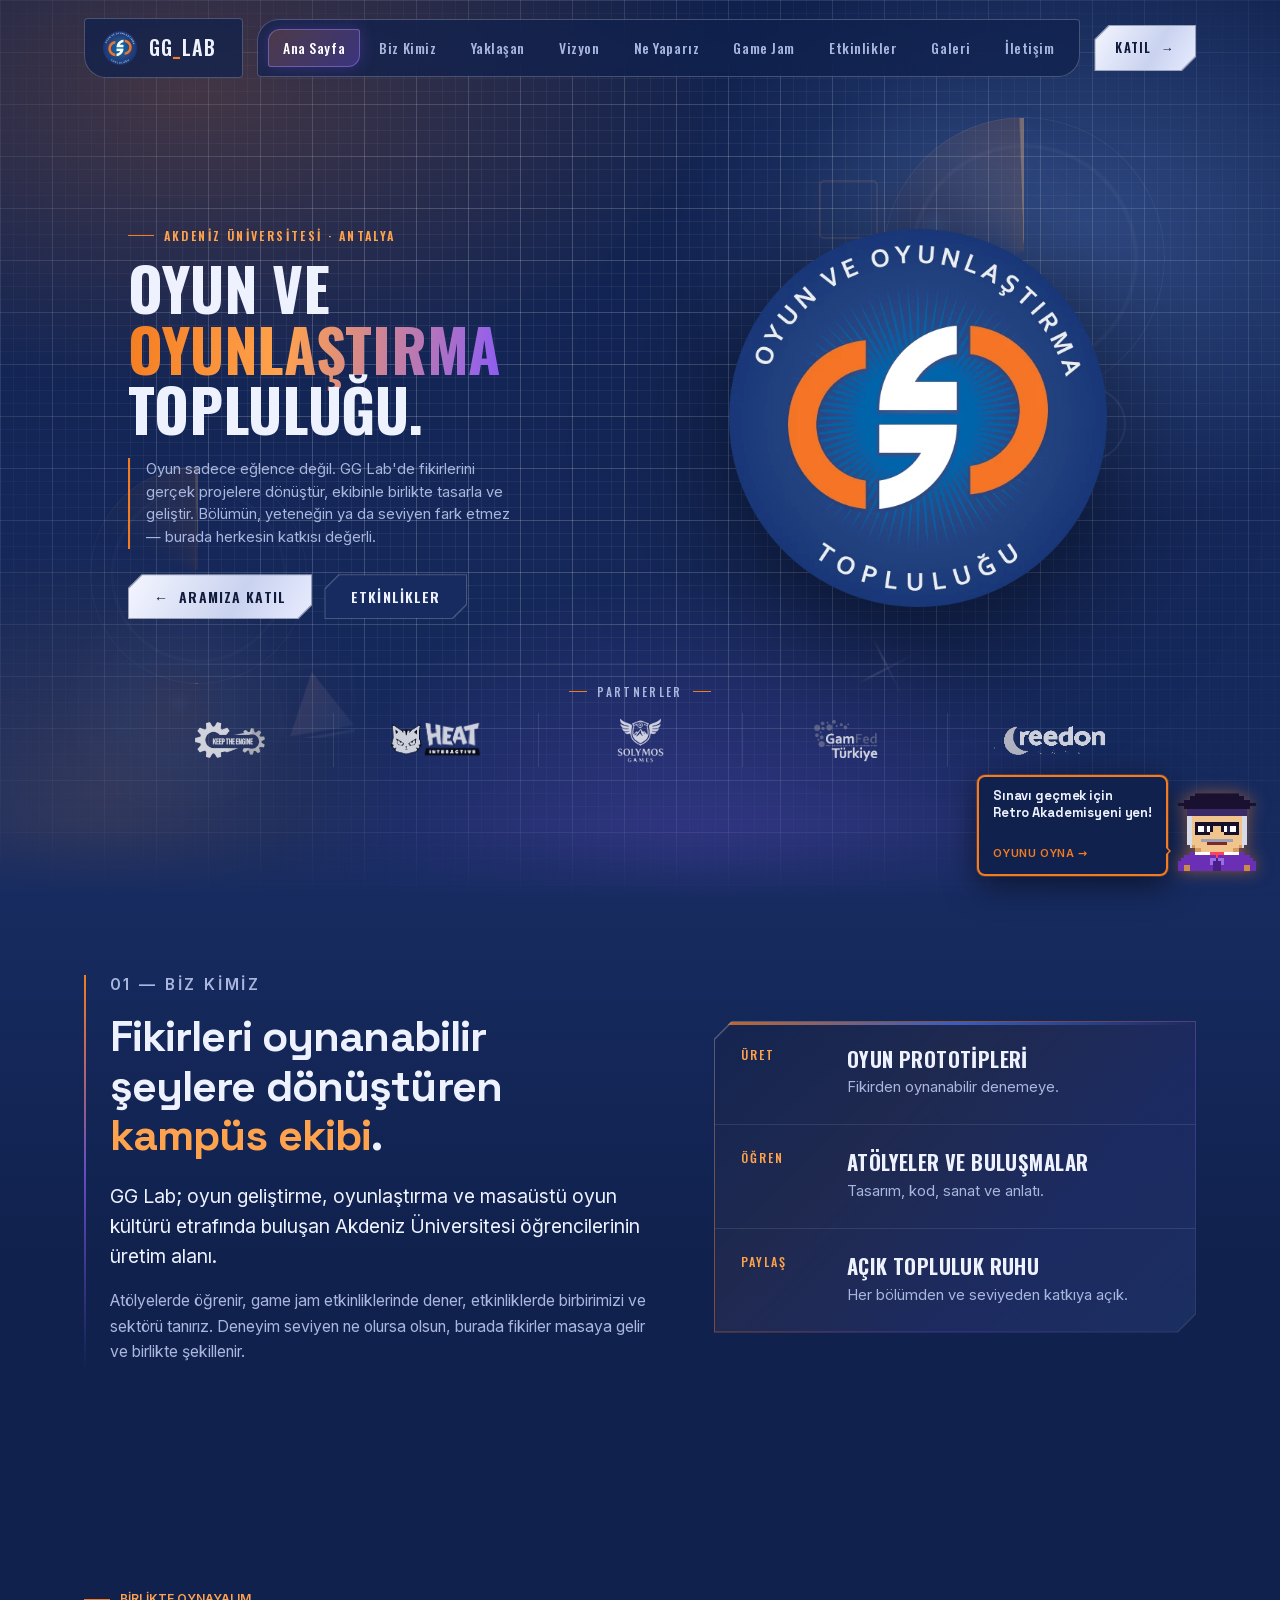
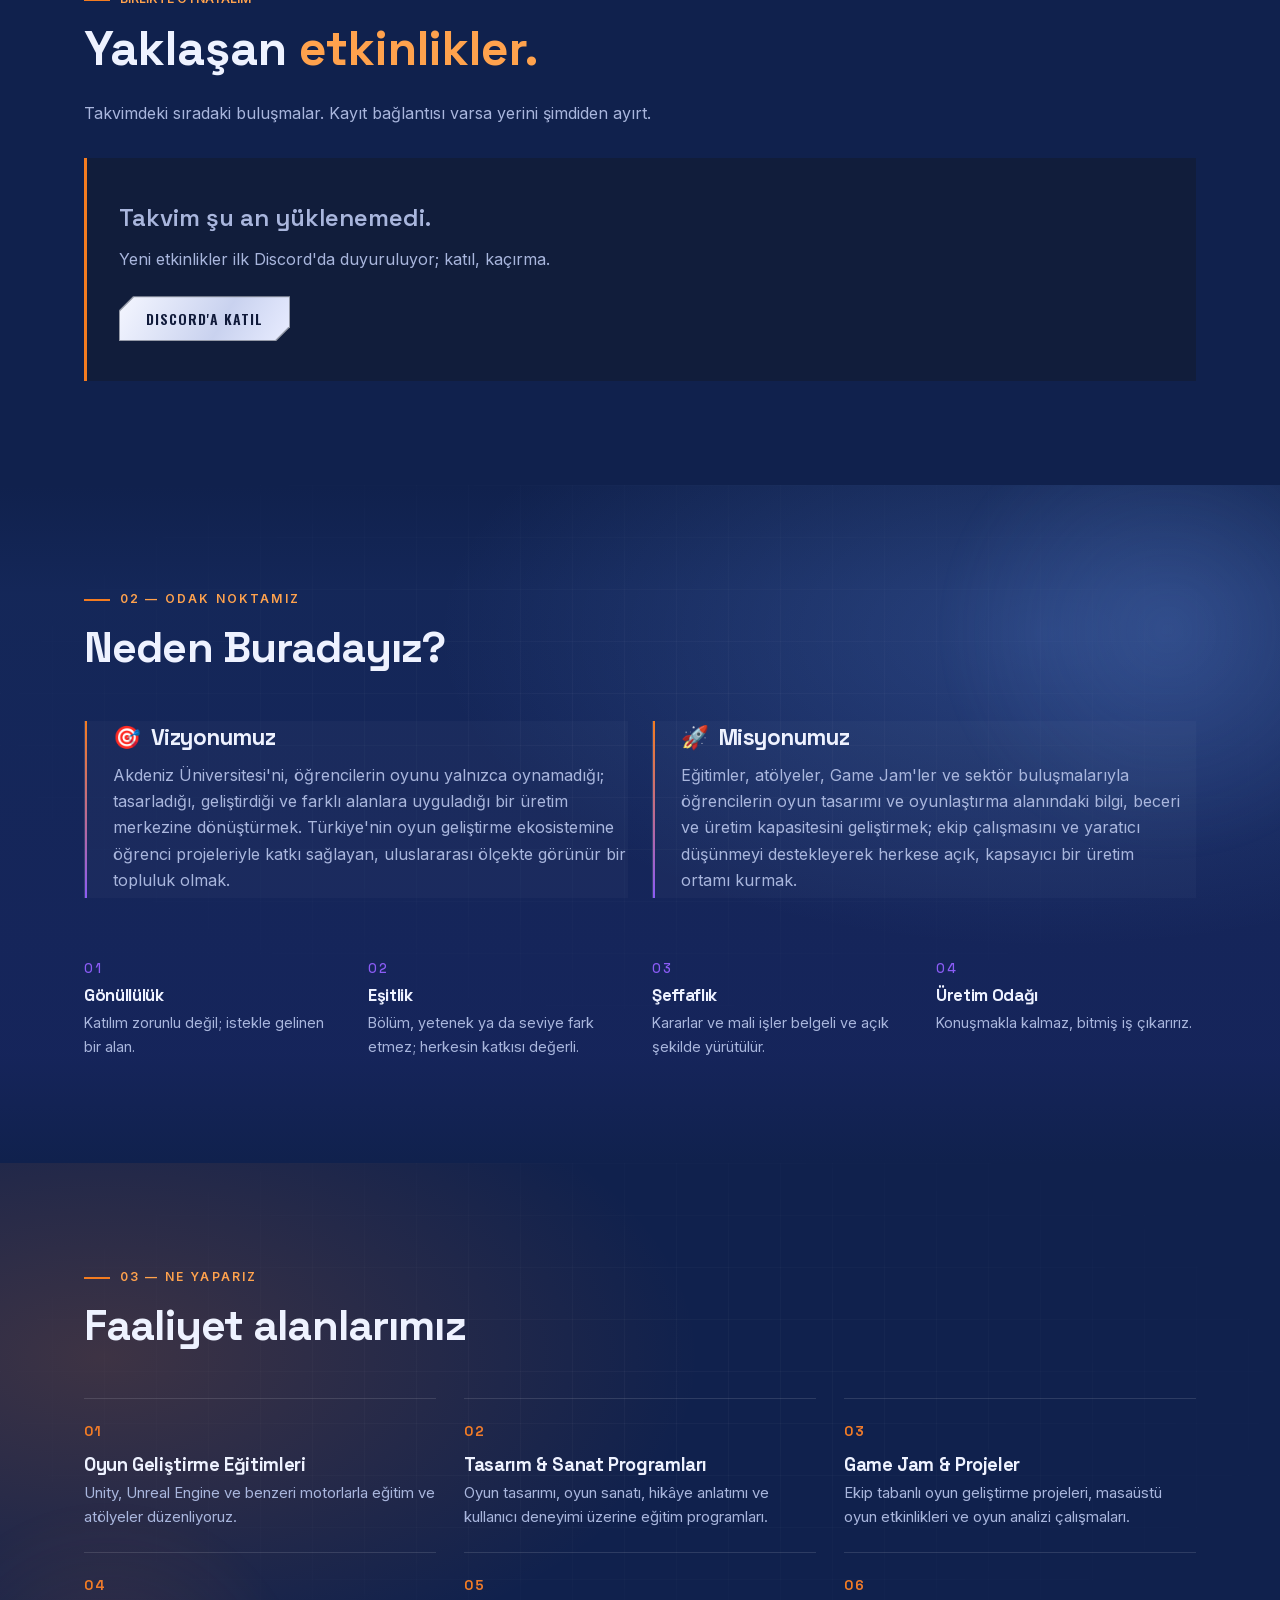
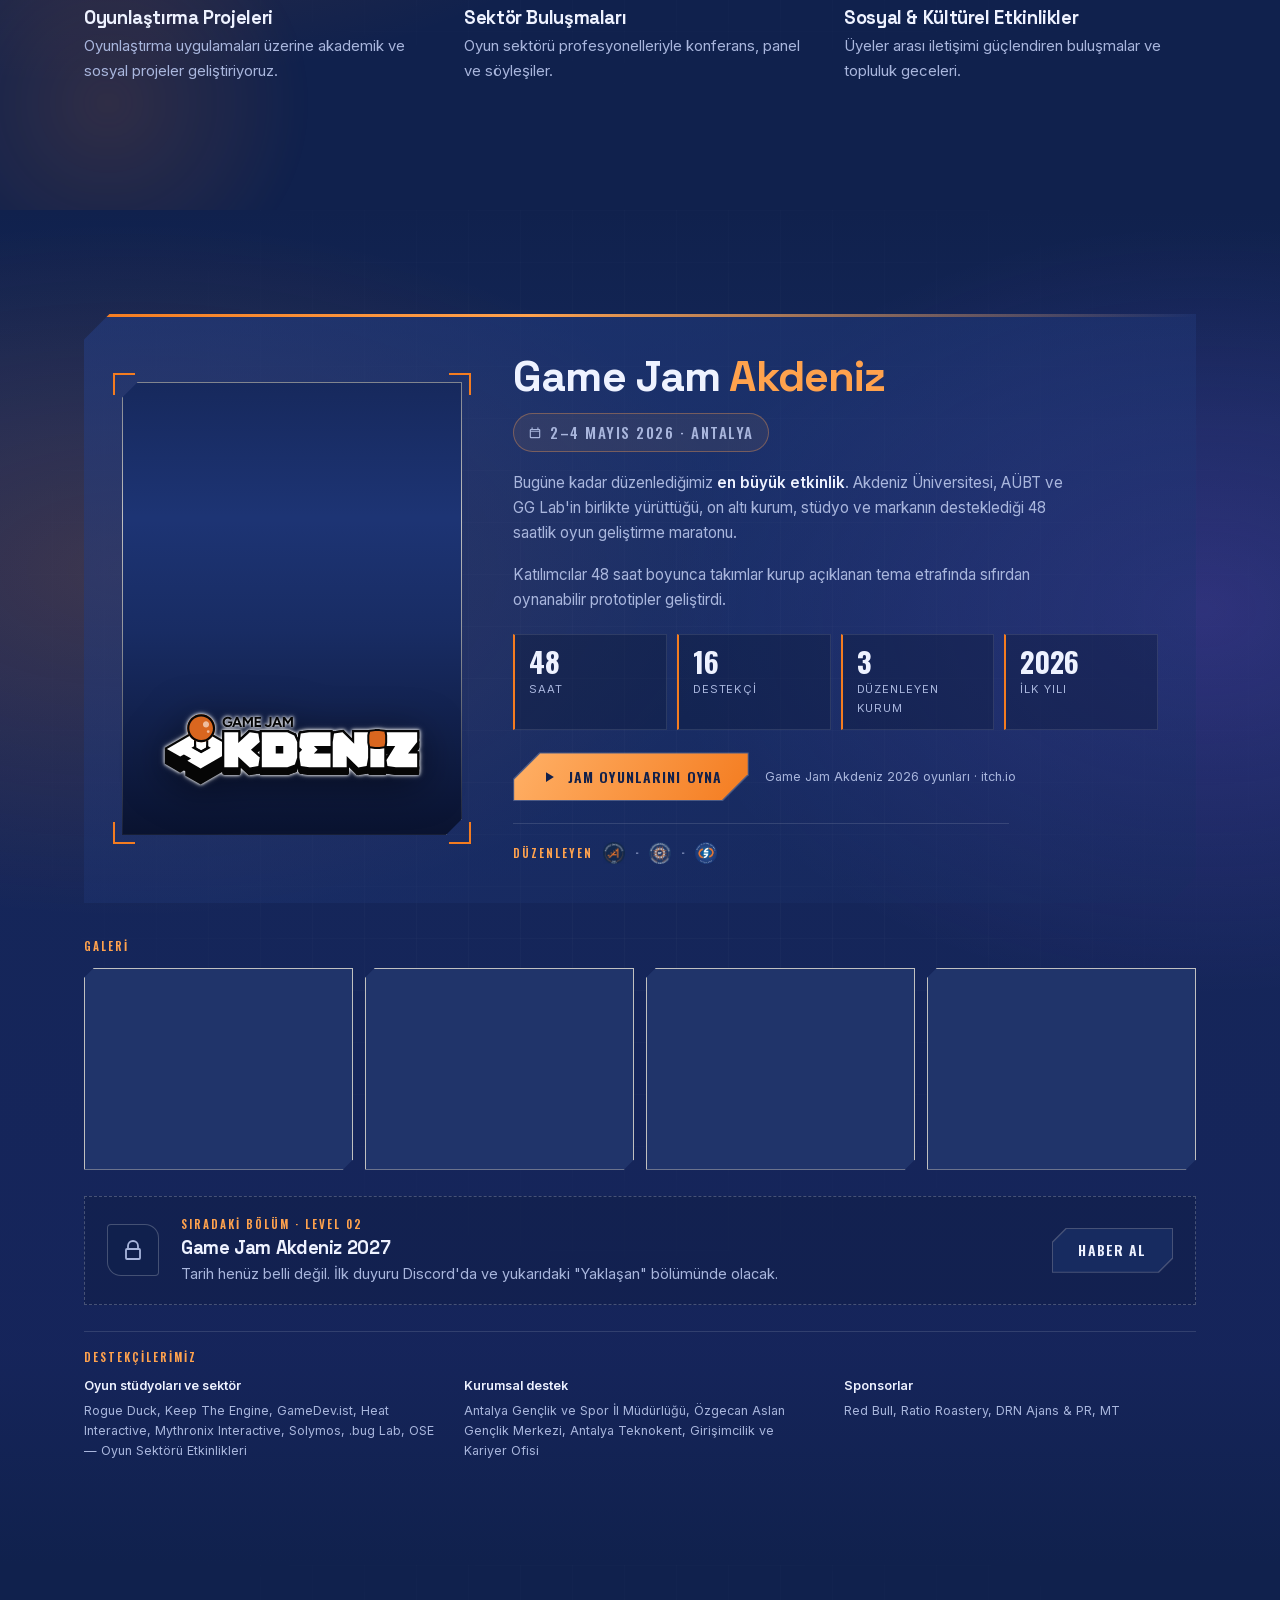
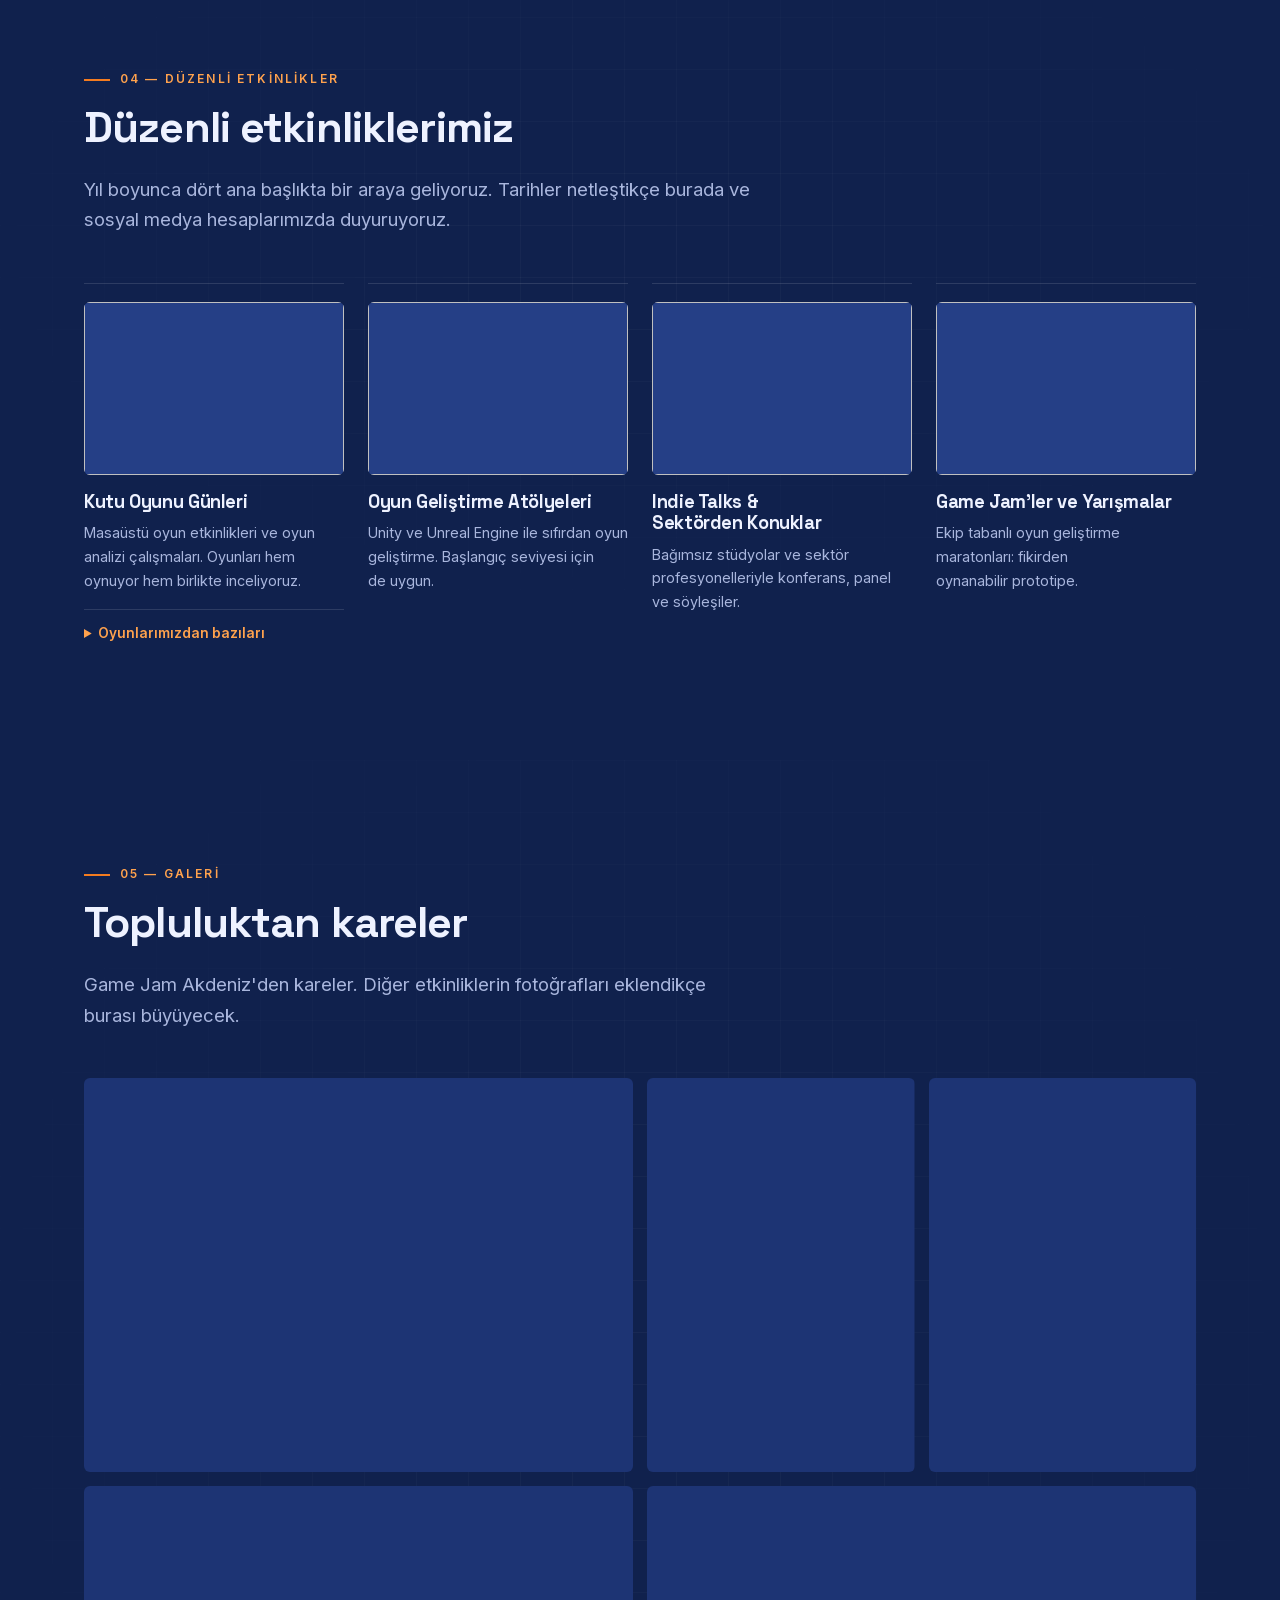
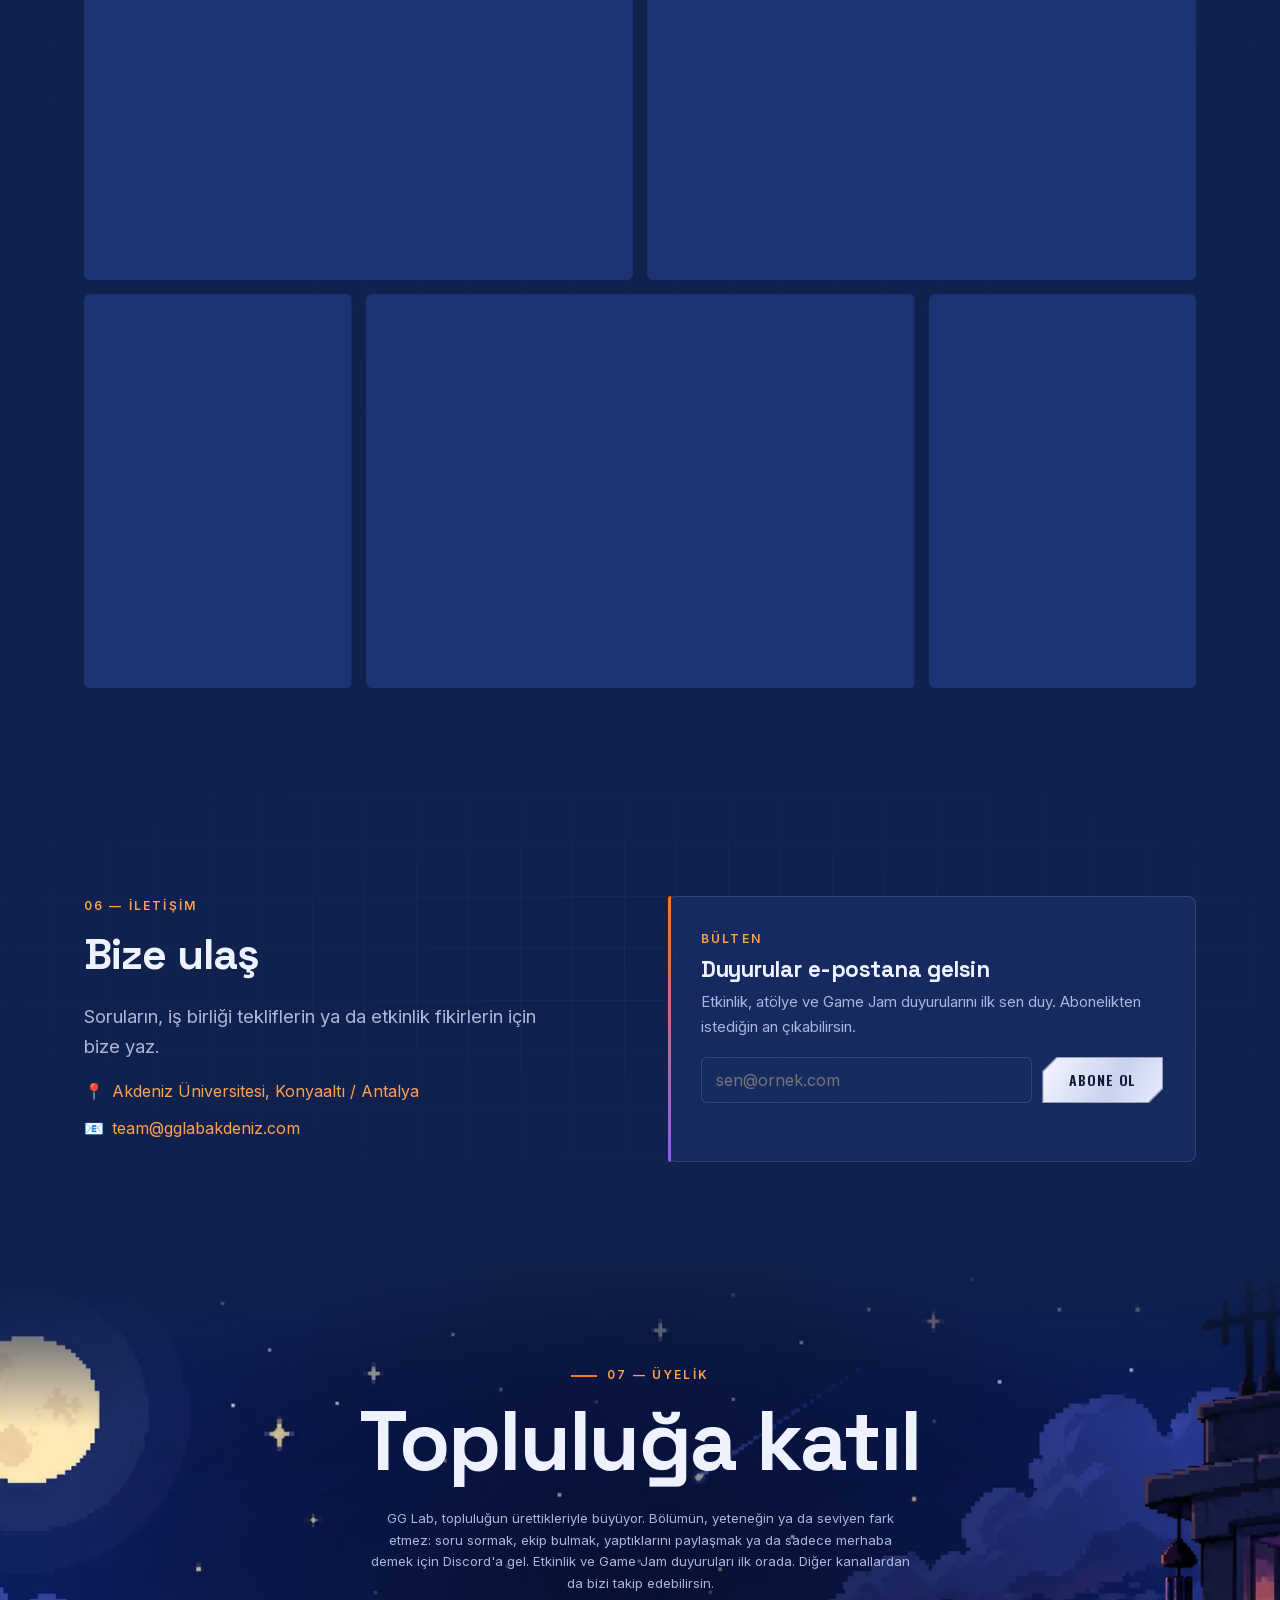
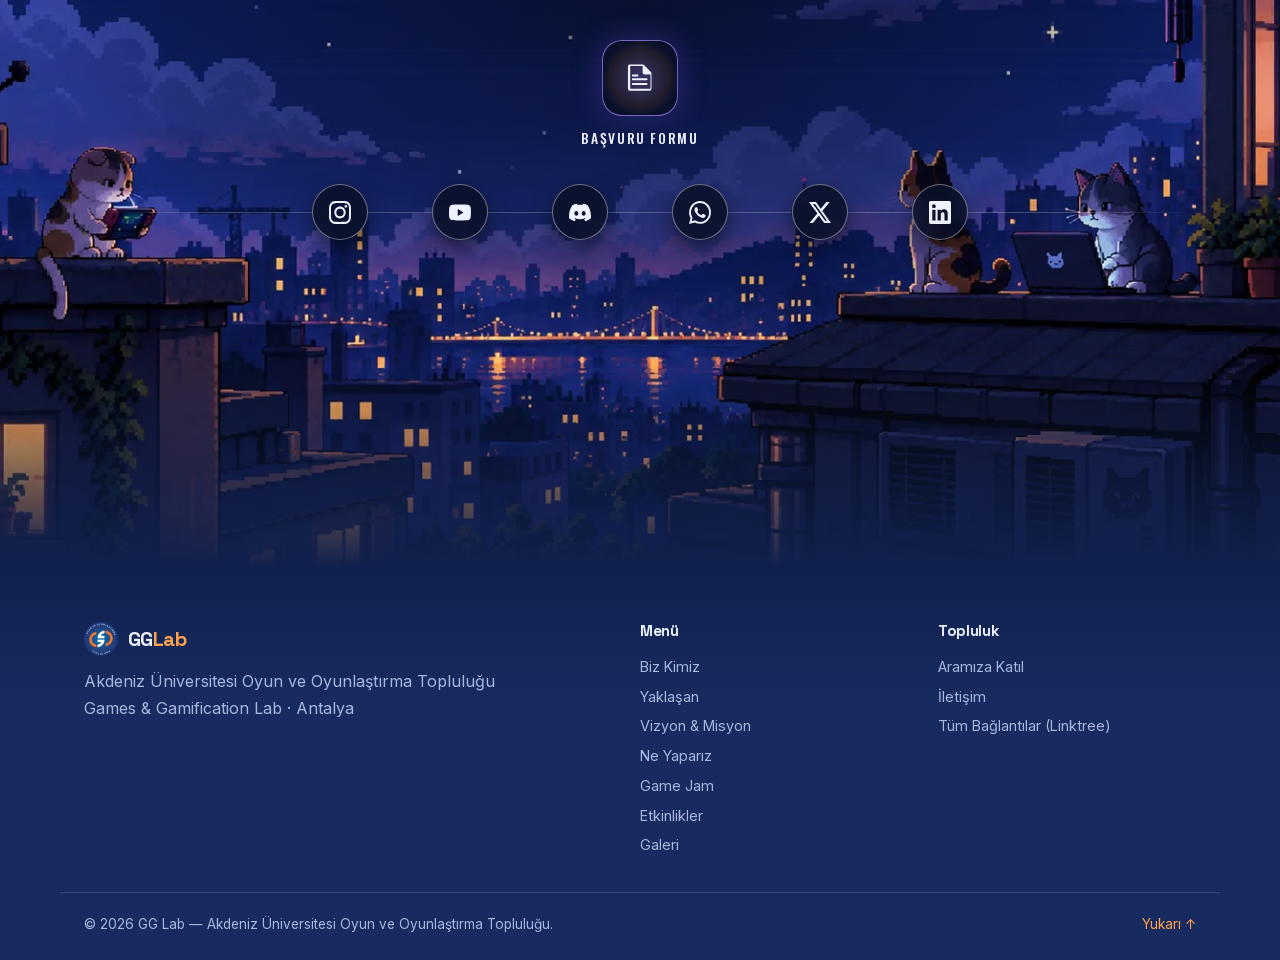
==== commit af0a017c: "changes on head section" ====
--- a/index.html
+++ b/index.html
@@ -12,14 +12,25 @@
   <title data-i18n="meta.title">GG Lab — Akdeniz Üniversitesi Oyun ve Oyunlaştırma Topluluğu</title>
   <meta name="description" data-i18n-meta="meta.desc"
     content="Akdeniz Üniversitesi Oyun ve Oyunlaştırma Topluluğu (GG Lab). Oyun geliştirme atölyeleri, Game Jam etkinlikleri, Indie Talks ve kutu oyunu günleri.">
+  <meta property="og:site_name" content="GG Lab">
+  <meta property="og:type" content="website">
+  <meta property="og:locale" content="tr_TR">
   <meta property="og:title" content="GG Lab — Oyun ve Oyunlaştırma Topluluğu">
   <meta property="og:description"
     content="Akdeniz Üniversitesi'nde oyun geliştir, oyunlaştırmayı keşfet, birlikte üret.">
-  <!-- og:image mutlak URL olmalı; alan adı değişirse bu iki satırı güncelle -->
+  <!-- og:image mutlak URL olmalı; WhatsApp ve sosyal medya önizlemeleri için 1200x630 og-image.png -->
   <meta property="og:url" content="https://gglabakdeniz.com/">
-  <meta property="og:image" content="https://gglabakdeniz.com/assets/img/logo-yazili.png">
-  <meta name="twitter:card" content="summary">
-  <meta property="og:type" content="website">
+  <meta property="og:image" content="https://gglabakdeniz.com/assets/img/og-image.png">
+  <meta property="og:image:secure_url" content="https://gglabakdeniz.com/assets/img/og-image.png">
+  <meta property="og:image:type" content="image/png">
+  <meta property="og:image:width" content="1200">
+  <meta property="og:image:height" content="630">
+  <meta property="og:image:alt" content="GG Lab — Oyun ve Oyunlaştırma Topluluğu">
+  <meta name="twitter:card" content="summary_large_image">
+  <meta name="twitter:title" content="GG Lab — Oyun ve Oyunlaştırma Topluluğu">
+  <meta name="twitter:description"
+    content="Akdeniz Üniversitesi'nde oyun geliştir, oyunlaştırmayı keşfet, birlikte üret.">
+  <meta name="twitter:image" content="https://gglabakdeniz.com/assets/img/og-image.png">
   <link rel="icon" href="assets/img/logo-yazisiz.png" type="image/png">
   <link rel="apple-touch-icon" href="assets/img/logo-yazisiz.png">
   <!-- Hero'nun ilk karede kullandığı fontlar; diğerleri style.css'teki @font-face ile gerektiğinde iner -->
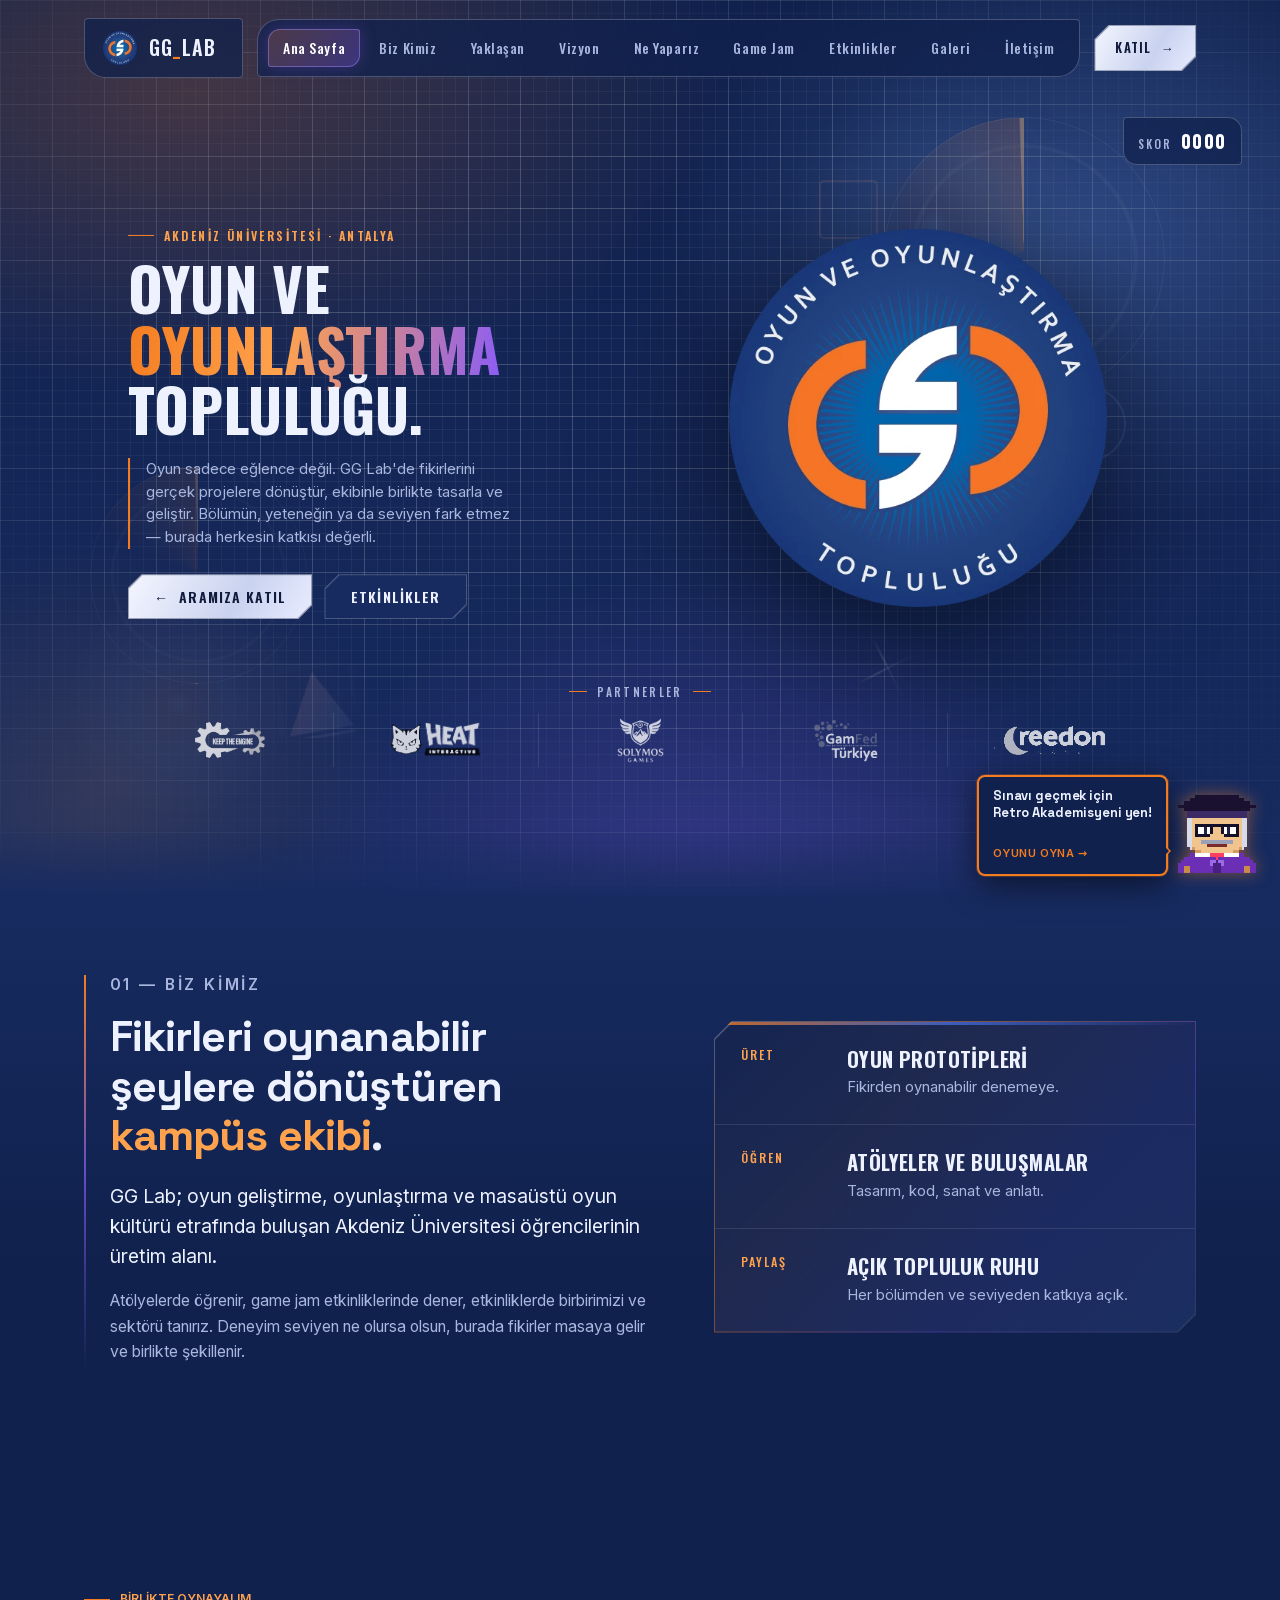
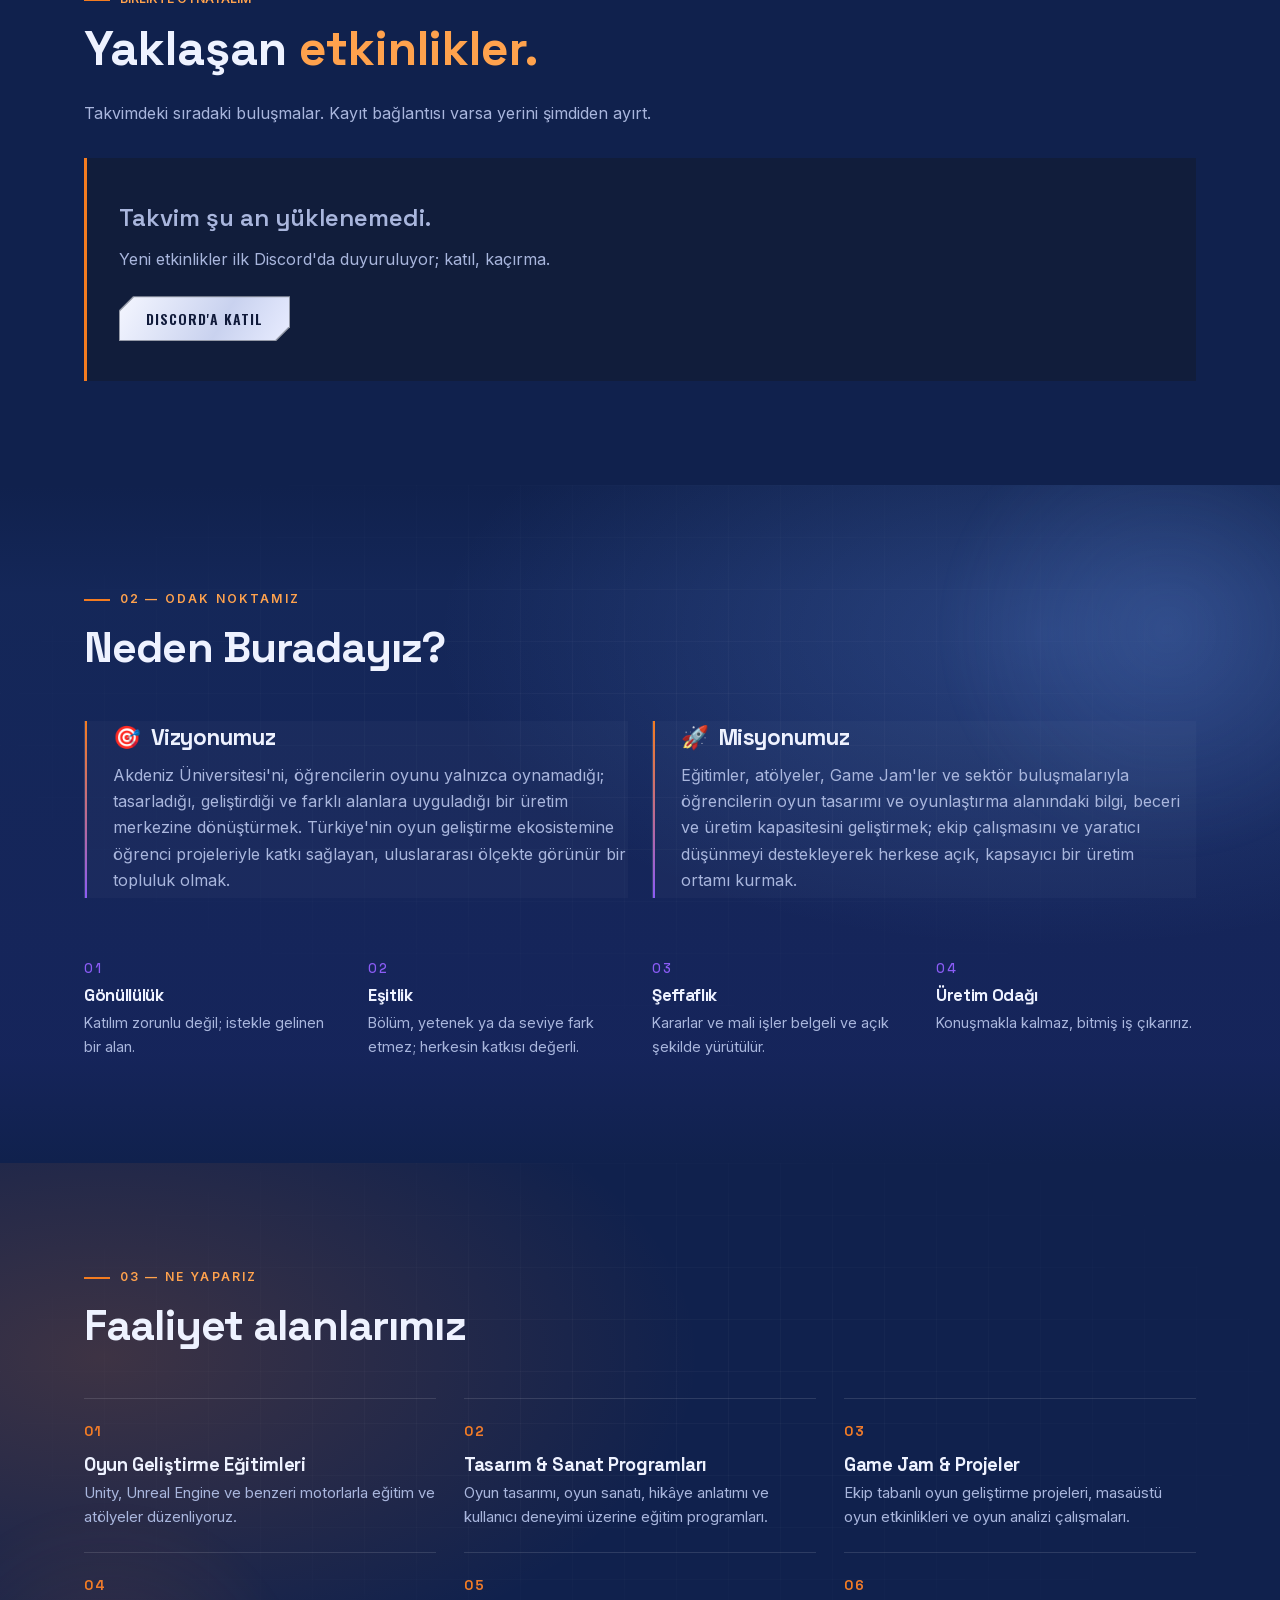
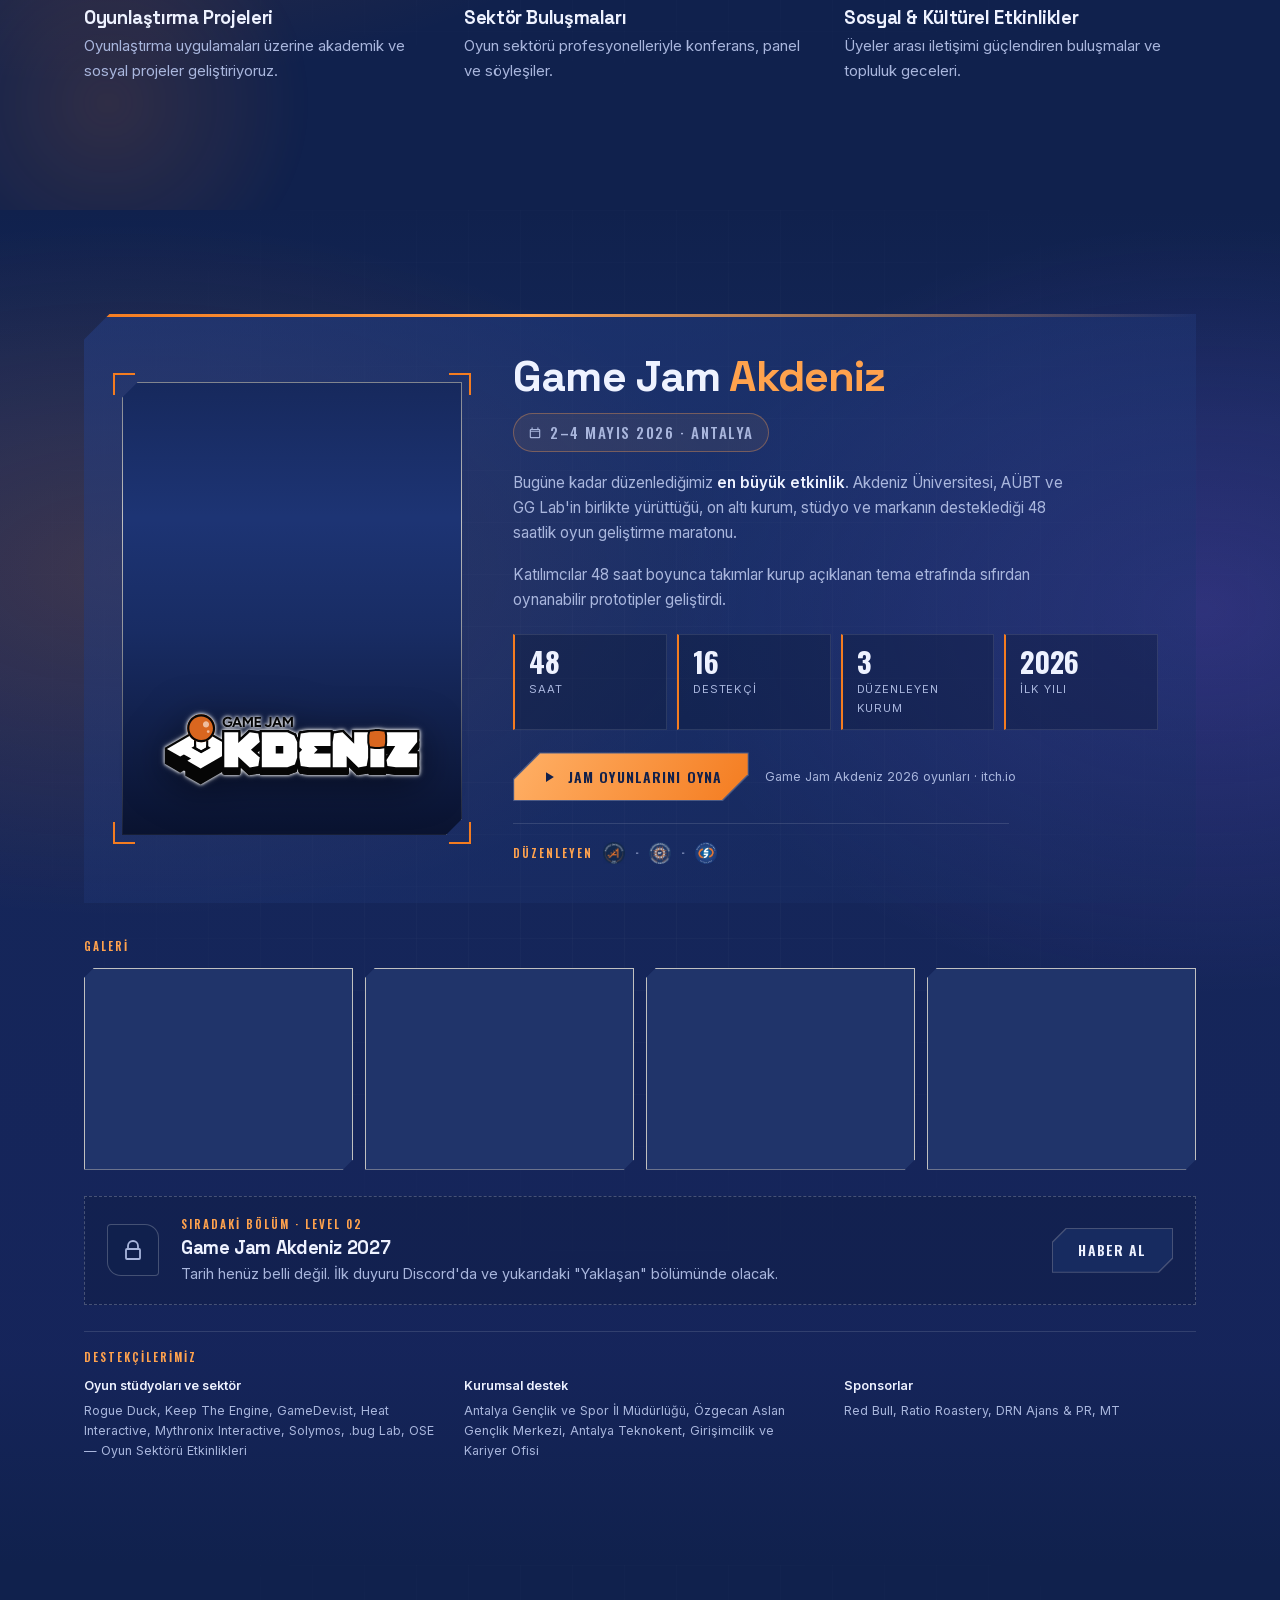
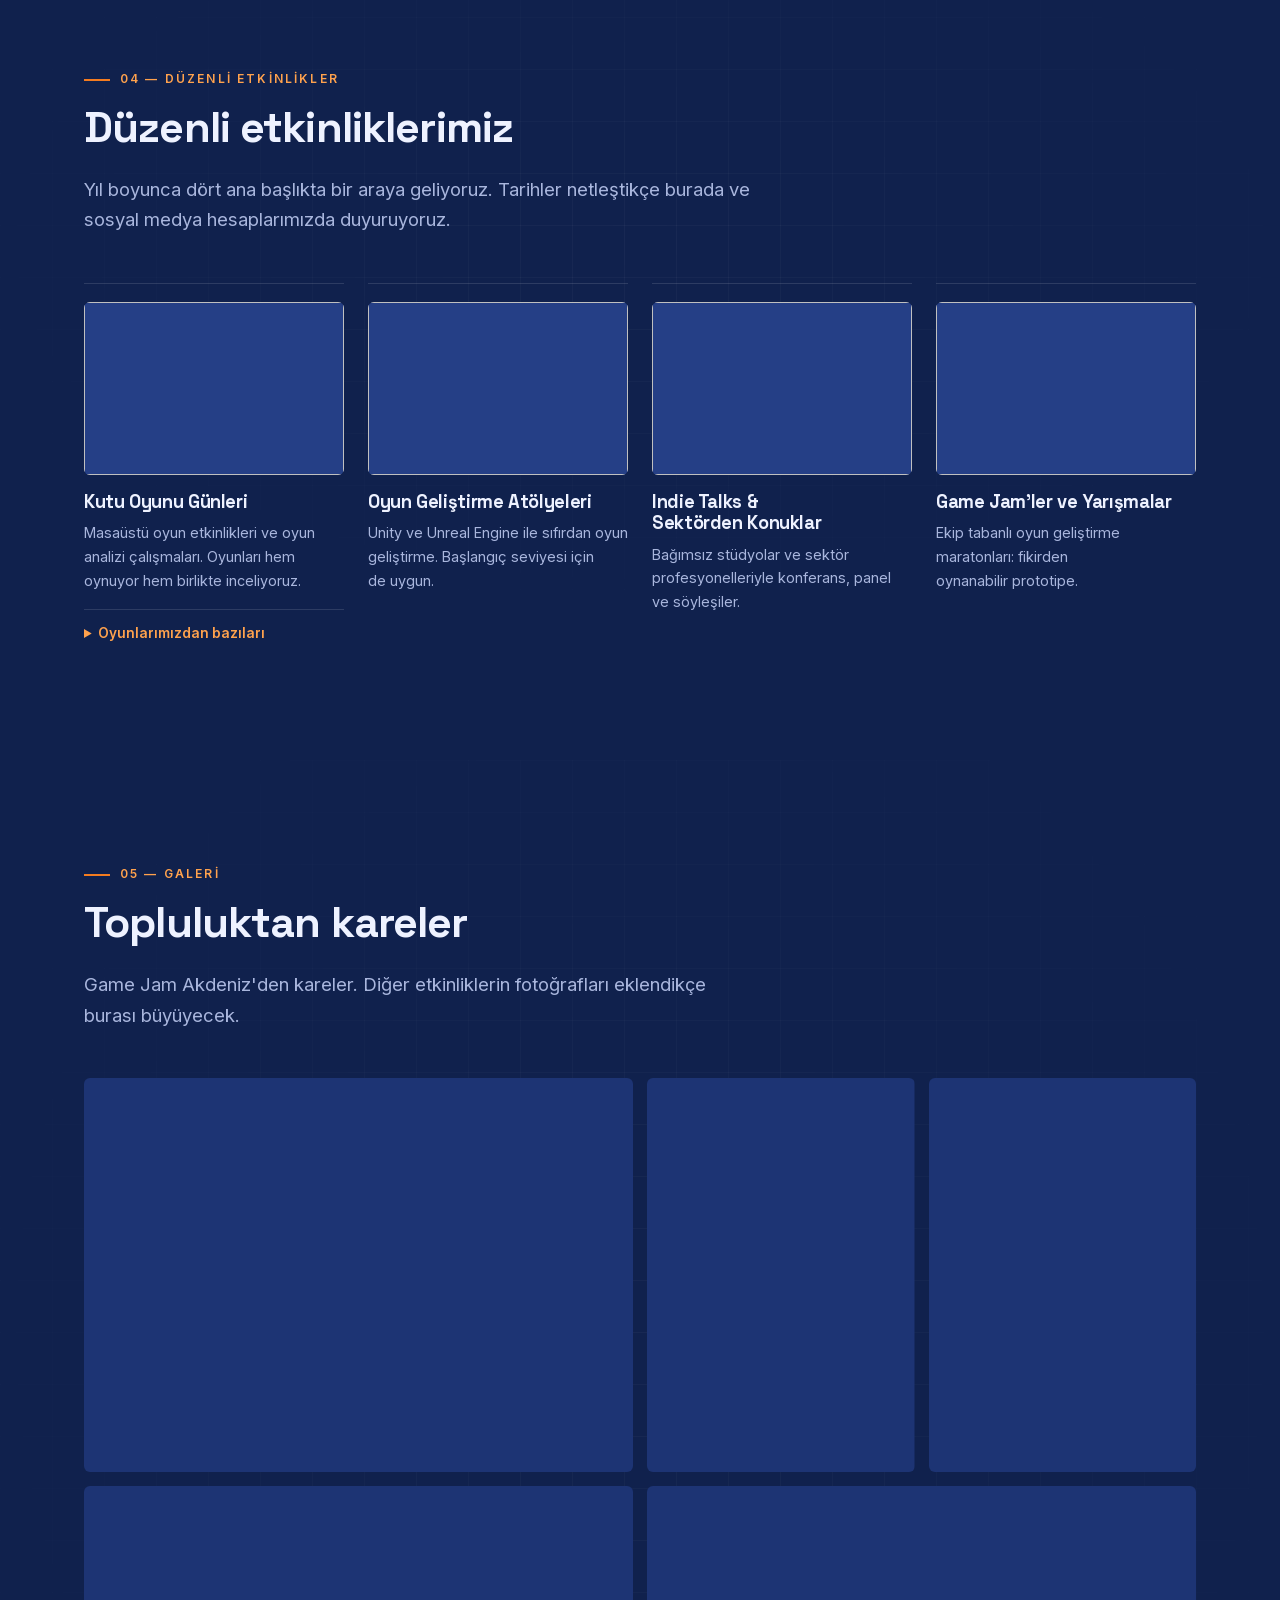
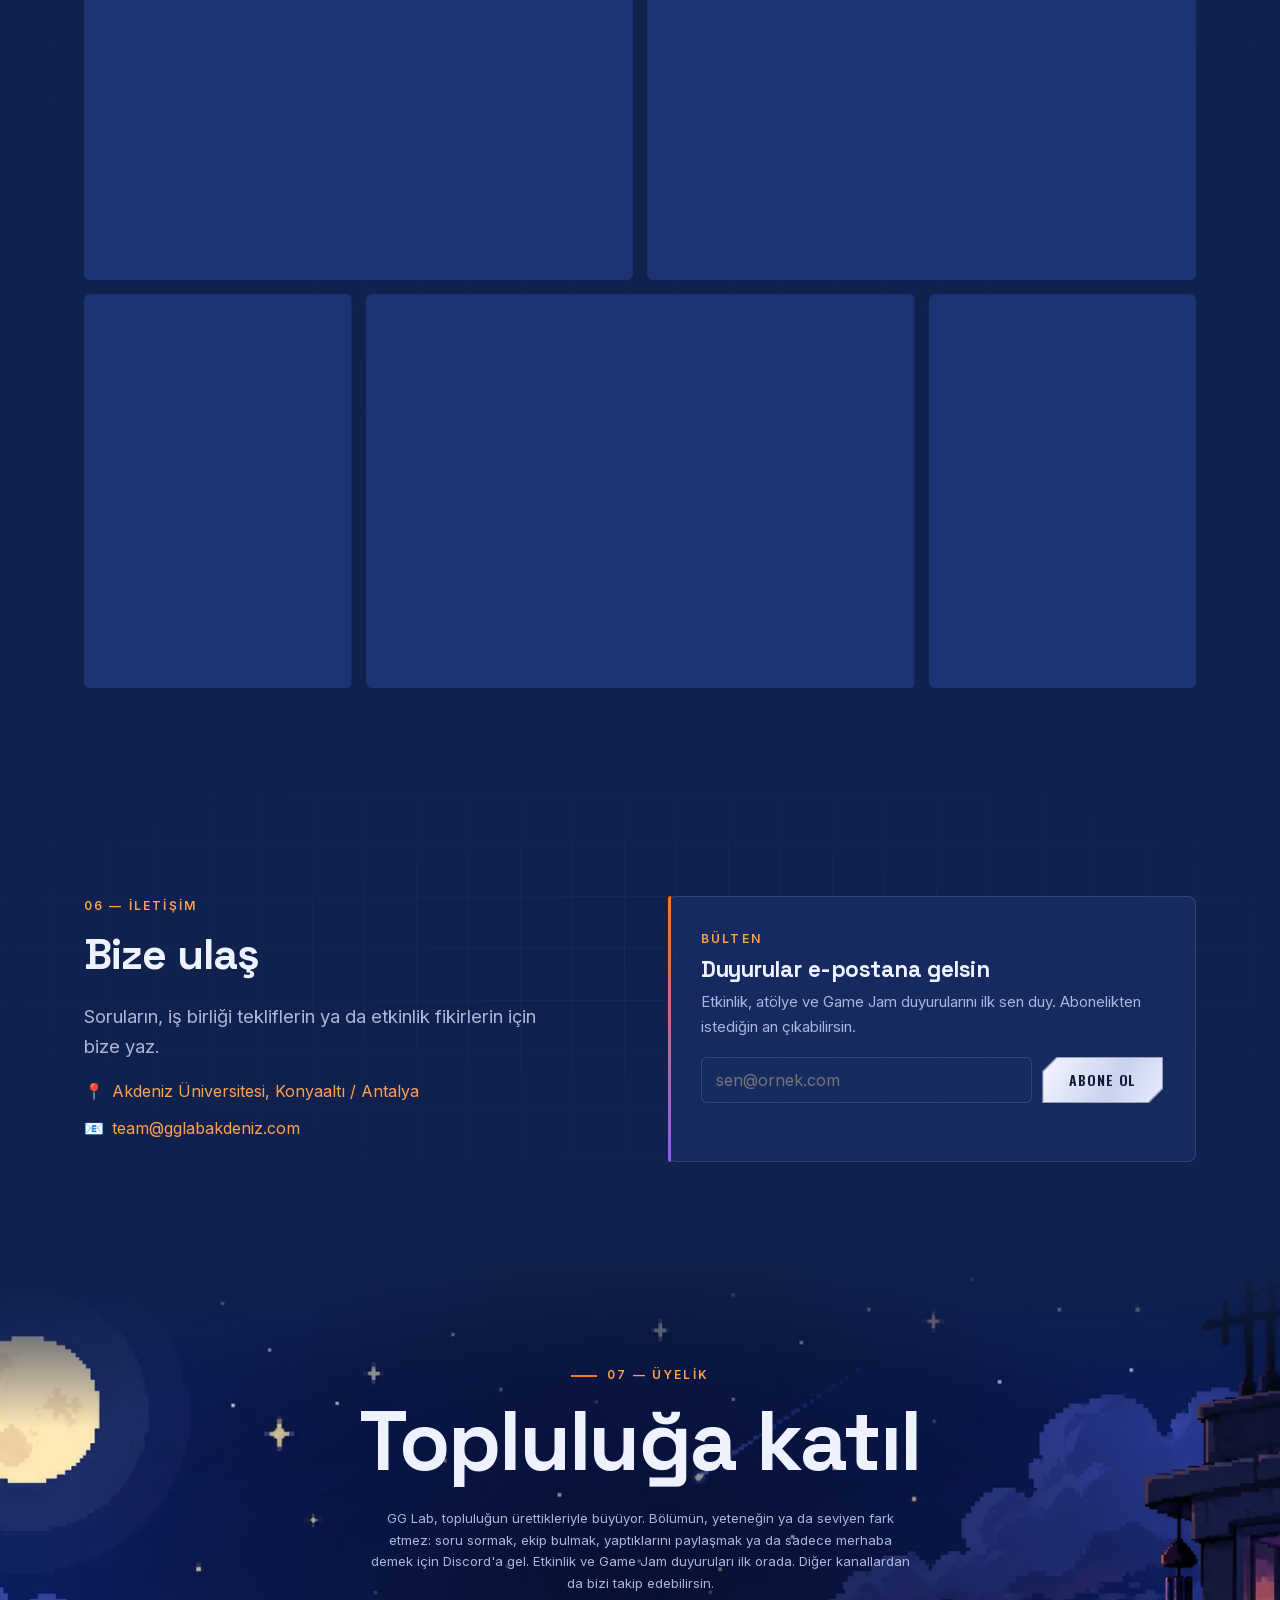
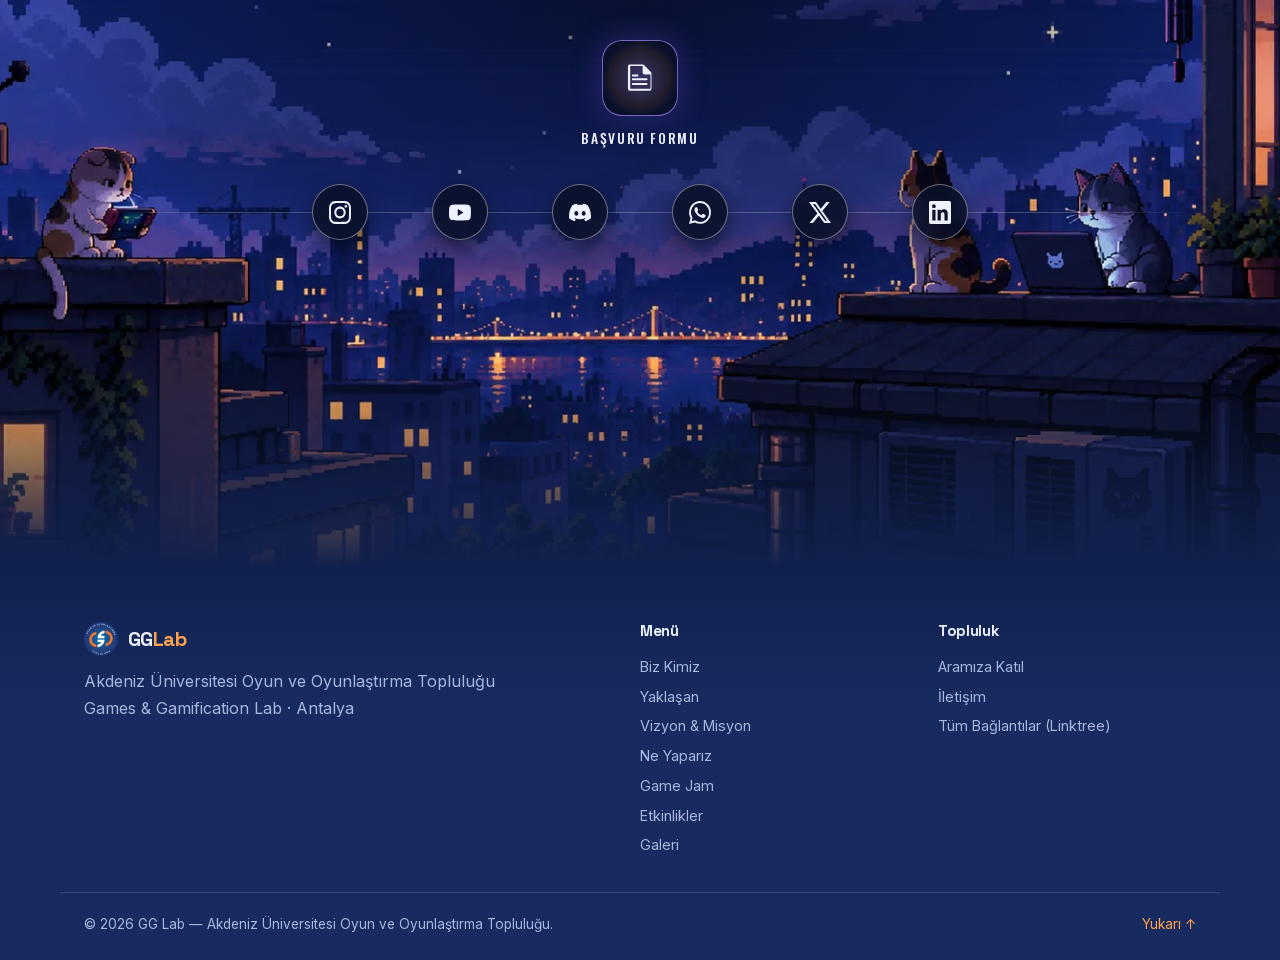
==== commit 13418963: "crosshair change" ====
--- a/index.html
+++ b/index.html
@@ -131,8 +131,16 @@
         <span class="light-orb orb-a"></span>
         <span class="light-orb orb-b"></span>
       </div>
-      <!-- mini oyun skoru: ilk puanda görünür (main.js) -->
-      <div class="xb-score" id="xbScore" aria-hidden="true" hidden><span data-i18n="game.score">SKOR</span> <b
+      <canvas class="hud-particle-canvas" id="hudParticleCanvas" aria-hidden="true"></canvas>
+      <div class="hud-crosshair" id="hudCrosshair" aria-hidden="true">
+        <span class="ch-dot"></span>
+        <span class="ch-line ch-t"></span>
+        <span class="ch-line ch-b"></span>
+        <span class="ch-line ch-l"></span>
+        <span class="ch-line ch-r"></span>
+      </div>
+      <!-- mini oyun skoru: PS ikonlarını vurarak puan topla -->
+      <div class="xb-score" id="xbScore" aria-label="Mini Oyun Skoru"><span data-i18n="game.score">SKOR</span> <b
           class="xb-score-val">0000</b></div>
       <div class="container">
         <div class="hud-frame">
--- a/css/hud.css
+++ b/css/hud.css
@@ -435,17 +435,18 @@
 /* yukarıdan aşağı düşen PlayStation tuşları */
 .xb{
   --xc:122,170,255;
-  position:absolute;top:-12vh;z-index:0;pointer-events:none;
+  position:absolute;top:-12vh;z-index:2;pointer-events:none;
   display:grid;place-items:center;
   width:var(--xs,44px);aspect-ratio:1;border-radius:50%;
-  color:rgba(var(--xc),.9);
-  border:2px solid rgba(var(--xc),.55);
-  background:radial-gradient(circle,rgba(var(--xc),.16),rgba(var(--xc),.03) 70%);
-  box-shadow:0 0 22px rgba(var(--xc),.28);
+  color:rgba(var(--xc),.95);
+  border:2px solid rgba(var(--xc),.65);
+  background:radial-gradient(circle,rgba(var(--xc),.22),rgba(var(--xc),.04) 70%);
+  box-shadow:0 0 20px rgba(var(--xc),.35);
   opacity:0;will-change:transform,opacity;
   animation:xb-fall var(--xd,18s) linear infinite;animation-delay:var(--xl,0s);
-}
-.xb svg{width:52%;height:52%;fill:none;stroke:currentColor;stroke-width:2.4;stroke-linejoin:round;stroke-linecap:round}
+  transition:transform .22s cubic-bezier(.2,.9,.3,1.2),border-color .2s ease,box-shadow .2s ease,filter .2s ease;
+}
+.xb svg{width:52%;height:52%;fill:none;stroke:currentColor;stroke-width:2.4;stroke-linejoin:round;stroke-linecap:round;transition:transform .2s ease,stroke .2s ease,filter .2s ease}
 /* a=üçgen  b=daire  x=çarpı  y=kare (PlayStation renkleri) */
 .xb[data-k=a]{--xc:88,214,140}
 .xb[data-k=b]{--xc:255,96,96}
@@ -461,9 +462,9 @@
 .xb-h{left:93vw;--xs:44px;--xd:18s;--xl:-7s}
 .xb-i{left:12vw;--xs:46px;--xd:20s;--xl:-12s}
 .xb-l{left:54vw;--xs:34px;--xd:23s;--xl:-9s}
-/* mini oyun: tuşlar tıklanabilir. Hero içeriği tam genişlikte olduğundan
-   kapsayıcılar tıklamayı geçirir, yalnızca gerçek içerik yakalar. */
-.hud-hero .xb{pointer-events:auto;cursor:pointer;touch-action:manipulation;-webkit-tap-highlight-color:transparent}
+
+/* mini oyun: tuşlar tıklanabilir */
+.hud-hero .xb{pointer-events:auto;cursor:crosshair;touch-action:manipulation;-webkit-tap-highlight-color:transparent}
 .hud-hero .xb:hover{border-color:rgba(var(--xc),.95);box-shadow:0 0 30px rgba(var(--xc),.6)}
 .hud-hero .xb.xb-hit{visibility:hidden}
 .hud-hero .hero-bg::after{pointer-events:none}
@@ -473,16 +474,96 @@
 .hero-text,
 .hero-visual,
 .hud-partners{pointer-events:auto}
+
+/* Silah ateşi parçacık tuvali */
+.hud-particle-canvas{
+  position:absolute;inset:0;width:100%;height:100%;
+  pointer-events:none;z-index:6;
+}
+
+/* CS2 / Valorant Tarzı Nişangah (Crosshair) */
+.hud-crosshair{
+  --ch-color:#00ff88;
+  --ch-gap:4px;
+  --ch-len:7px;
+  --ch-thick:2px;
+  --ch-outline:rgba(0,0,0,.92);
+  position:fixed;top:0;left:0;
+  width:0;height:0;
+  pointer-events:none;z-index:9999;
+  opacity:0;visibility:hidden;
+  will-change:transform,opacity;
+  transition:opacity .15s ease,visibility .15s ease;
+}
+
+/* Masaüstü fine pointer cihazlarda özel imleç */
+@media (pointer:fine){
+  .hud-hero{cursor:crosshair}
+  .hud-hero.ch-active{cursor:none}
+  .hud-hero.ch-active .xb{cursor:none}
+  .hud-hero.ch-active a,
+  .hud-hero.ch-active button,
+  .hud-hero.ch-active [role="button"],
+  .hud-hero.ch-active input,
+  .hud-hero.ch-active .cut-btn{
+    cursor:pointer !important;
+  }
+  .hud-crosshair.is-visible{
+    opacity:1;visibility:visible;
+  }
+}
+
+.ch-dot{
+  position:absolute;left:-1px;top:-1px;
+  width:2px;height:2px;
+  background:var(--ch-color);
+  box-shadow:0 0 0 1px var(--ch-outline);
+  border-radius:.5px;
+}
+.ch-line{
+  position:absolute;background:var(--ch-color);
+  box-shadow:0 0 0 1px var(--ch-outline);
+  will-change:transform;
+  transition:transform .12s cubic-bezier(.1,.85,.25,1.2);
+}
+.ch-t{
+  left:-1px;bottom:var(--ch-gap);
+  width:var(--ch-thick);height:var(--ch-len);
+  transform-origin:bottom center;
+}
+.ch-b{
+  left:-1px;top:var(--ch-gap);
+  width:var(--ch-thick);height:var(--ch-len);
+  transform-origin:top center;
+}
+.ch-l{
+  right:var(--ch-gap);top:-1px;
+  width:var(--ch-len);height:var(--ch-thick);
+  transform-origin:right center;
+}
+.ch-r{
+  left:var(--ch-gap);top:-1px;
+  width:var(--ch-len);height:var(--ch-thick);
+  transform-origin:left center;
+}
+
+/* Ateş edildiğinde tepme (Recoil kick) */
+.hud-crosshair.firing .ch-t{transform:translateY(-8px) scaleY(1.15)}
+.hud-crosshair.firing .ch-b{transform:translateY(8px) scaleY(1.15)}
+.hud-crosshair.firing .ch-l{transform:translateX(-8px) scaleX(1.15)}
+.hud-crosshair.firing .ch-r{transform:translateX(8px) scaleX(1.15)}
+.hud-crosshair.firing .ch-dot{transform:scale(1.6);background:#fff}
+
 .xb-plus{
-  position:absolute;z-index:6;pointer-events:none;
-  font-family:Oswald,Inter,sans-serif;font-weight:700;font-size:1.3rem;letter-spacing:.04em;
-  color:#fff;text-shadow:0 0 12px rgba(244,124,32,.9),0 0 2px #000;
+  position:absolute;z-index:7;pointer-events:none;
+  font-family:Oswald,Inter,sans-serif;font-weight:700;font-size:1.4rem;letter-spacing:.04em;
+  color:#fff;text-shadow:0 0 14px rgba(244,124,32,1),0 0 4px #000;
   transform:translate(-50%,-50%);
   animation:xb-plus .8s var(--ease) forwards;
 }
 @keyframes xb-plus{
   0%{transform:translate(-50%,-50%) scale(.6);opacity:0}
-  20%{transform:translate(-50%,-90%) scale(1.15);opacity:1}
+  20%{transform:translate(-50%,-90%) scale(1.25);opacity:1}
   100%{transform:translate(-50%,-260%) scale(1);opacity:0}
 }
 .xb-score{
@@ -494,18 +575,17 @@
   border:1px solid var(--hud-line);border-radius:4px 14px 4px 14px;
 }
 .xb-score[hidden]{display:none}
-.xb-score b{font-size:1.15rem;letter-spacing:.08em;color:#fff;font-variant-numeric:tabular-nums}
+.xb-score b{font-size:1.15rem;letter-spacing:.08em;color:#fff;font-variant-numeric:tabular-nums;display:inline-block}
 .xb-score.bump b{animation:xb-bump .3s var(--ease)}
 @keyframes xb-bump{50%{color:var(--accent-2);transform:scale(1.18)}}
-.xb-score b{display:inline-block}
 @media (max-width:760px){
   .xb-score{top:96px;right:16px}
 }
 
 @keyframes xb-fall{
   0%{transform:translate3d(0,0,0) rotate(-14deg);opacity:0}
-  10%{opacity:.5}
-  78%{opacity:.4}
+  10%{opacity:.75}
+  78%{opacity:.7}
   100%{transform:translate3d(2vw,112vh,0) rotate(20deg);opacity:0}
 }
 @keyframes target-spin{
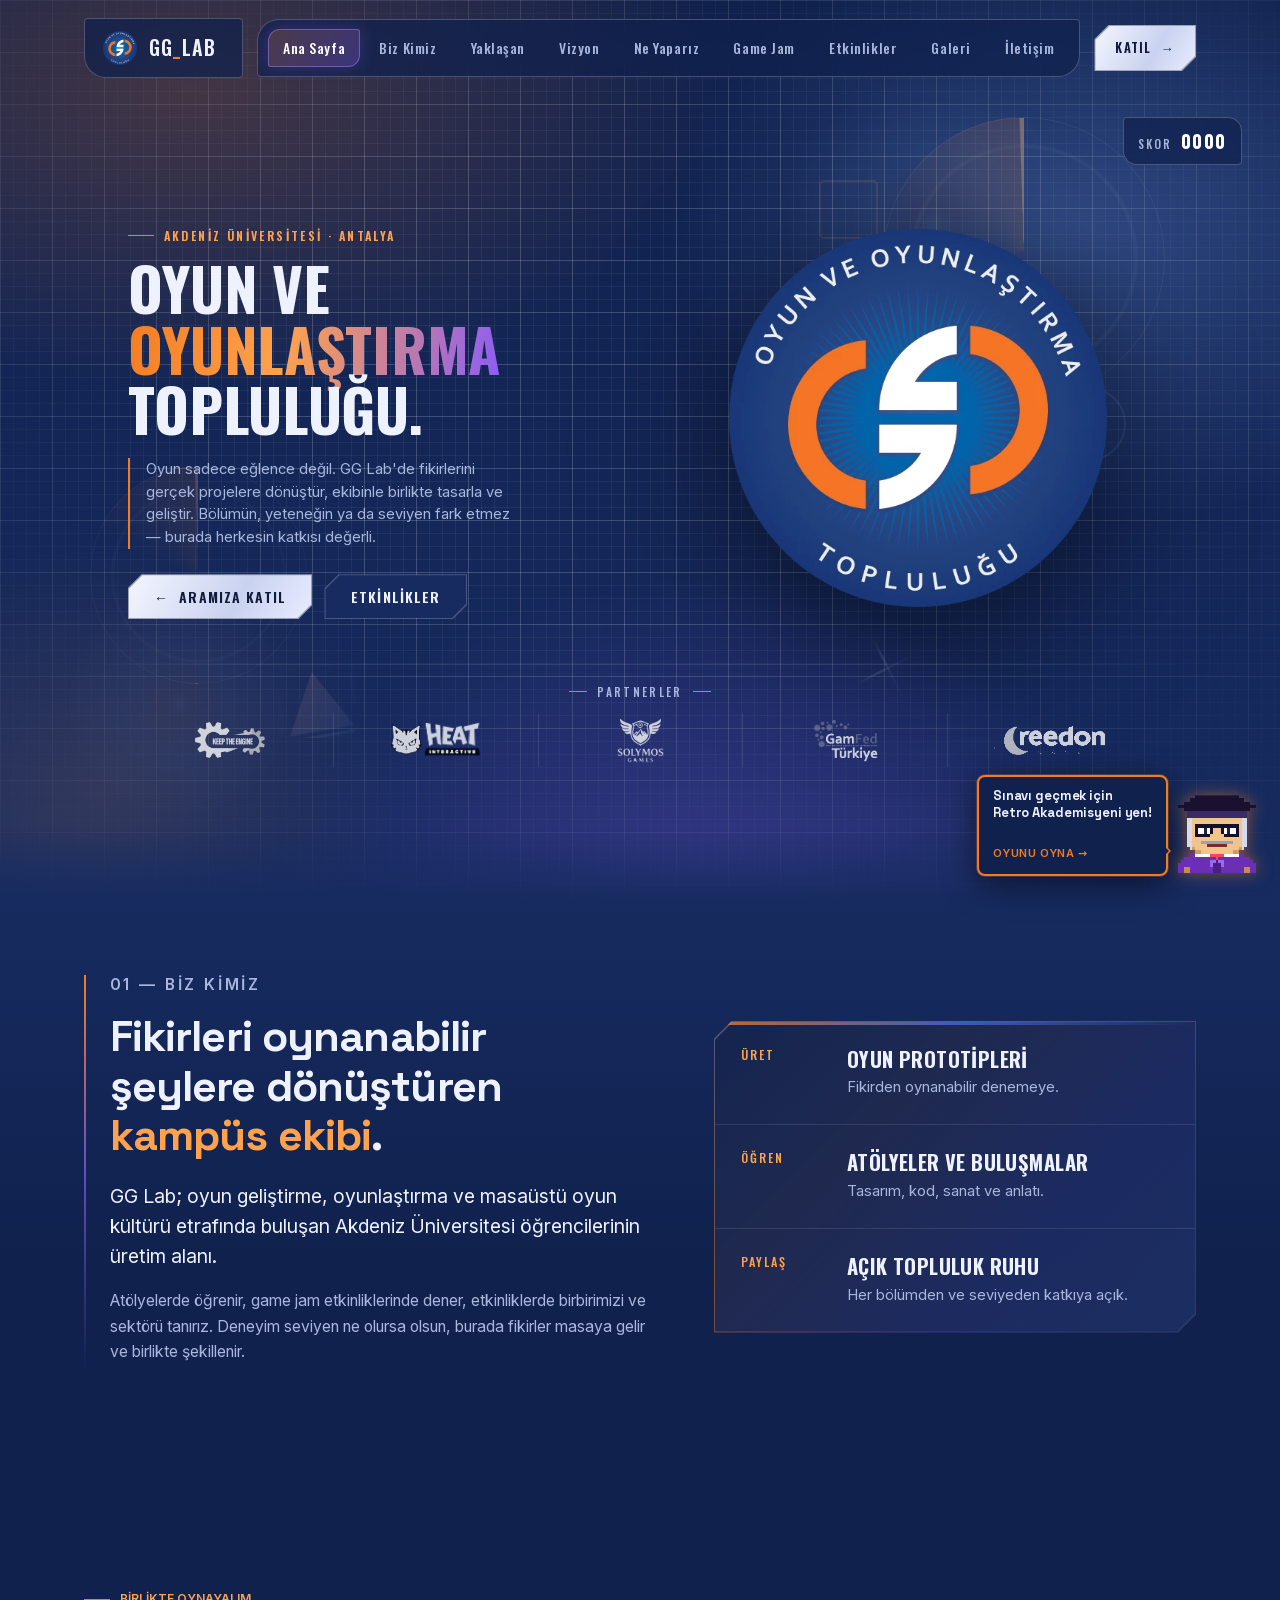
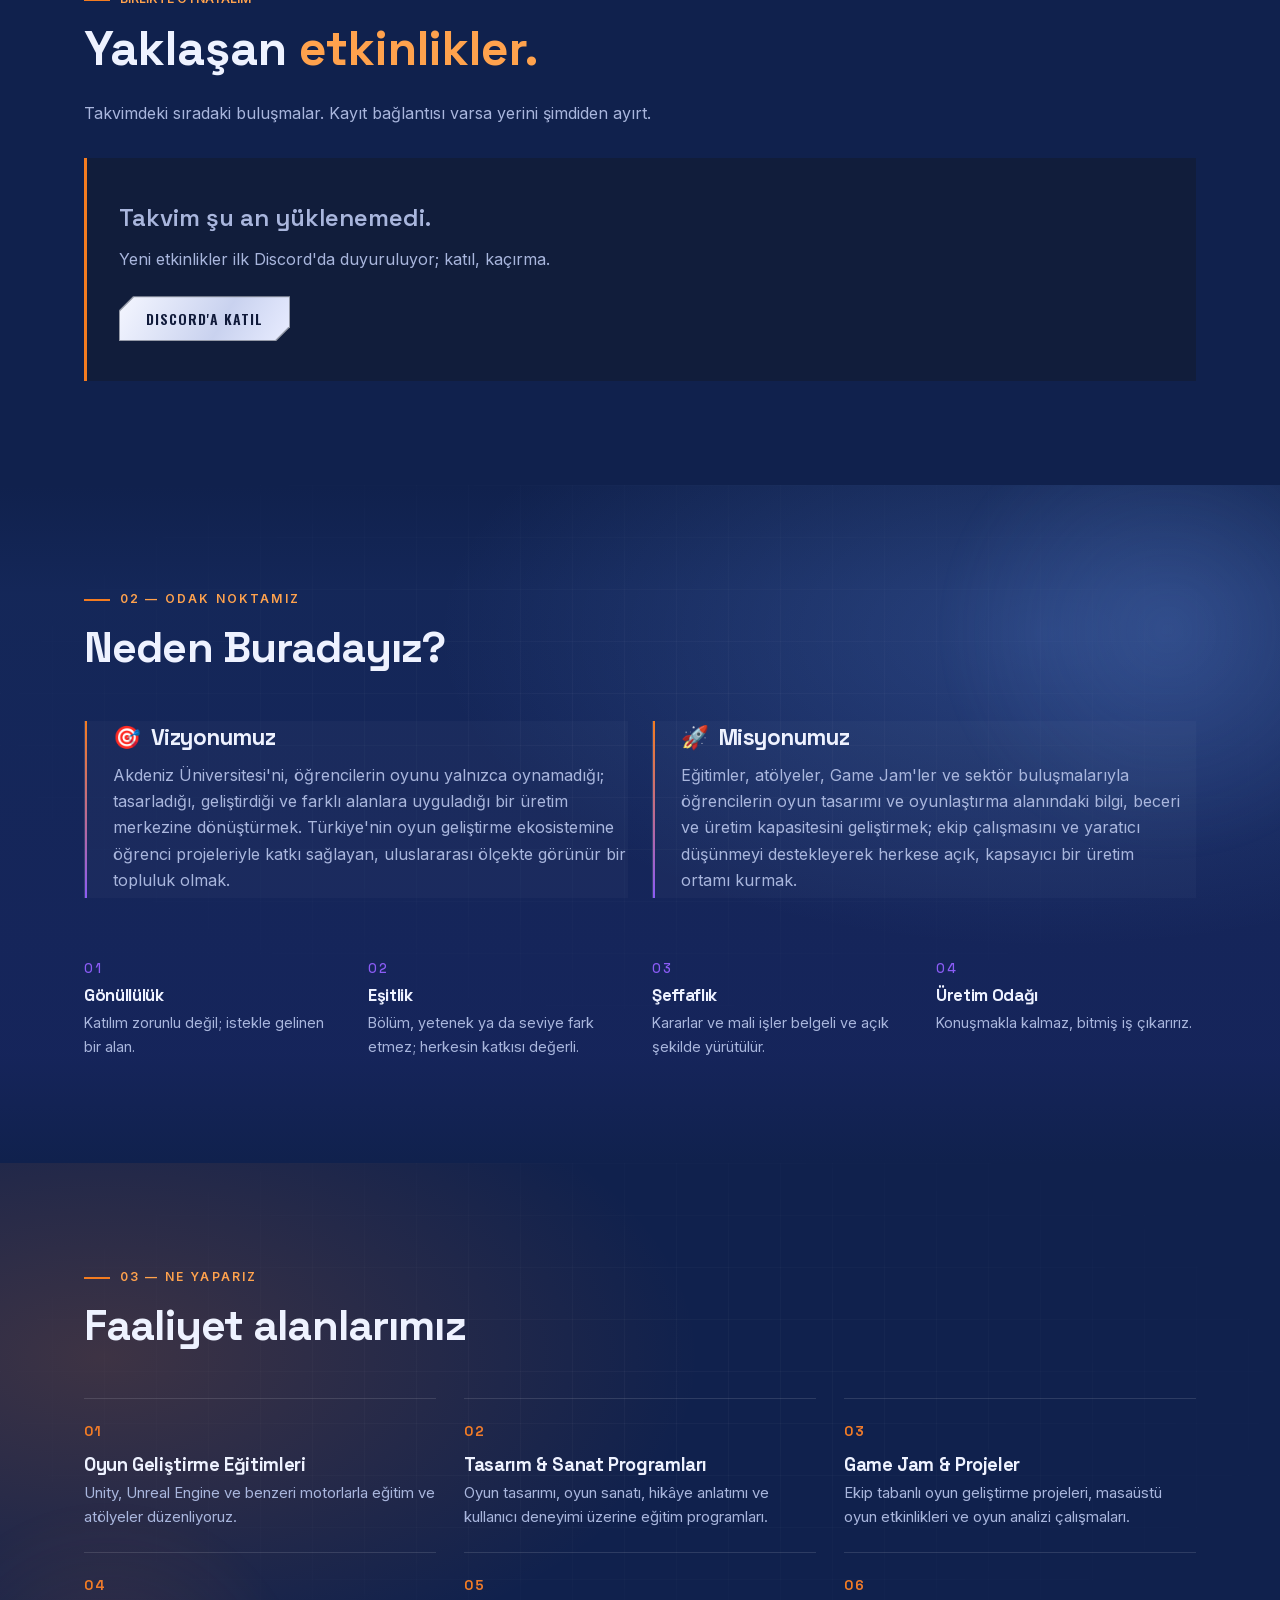
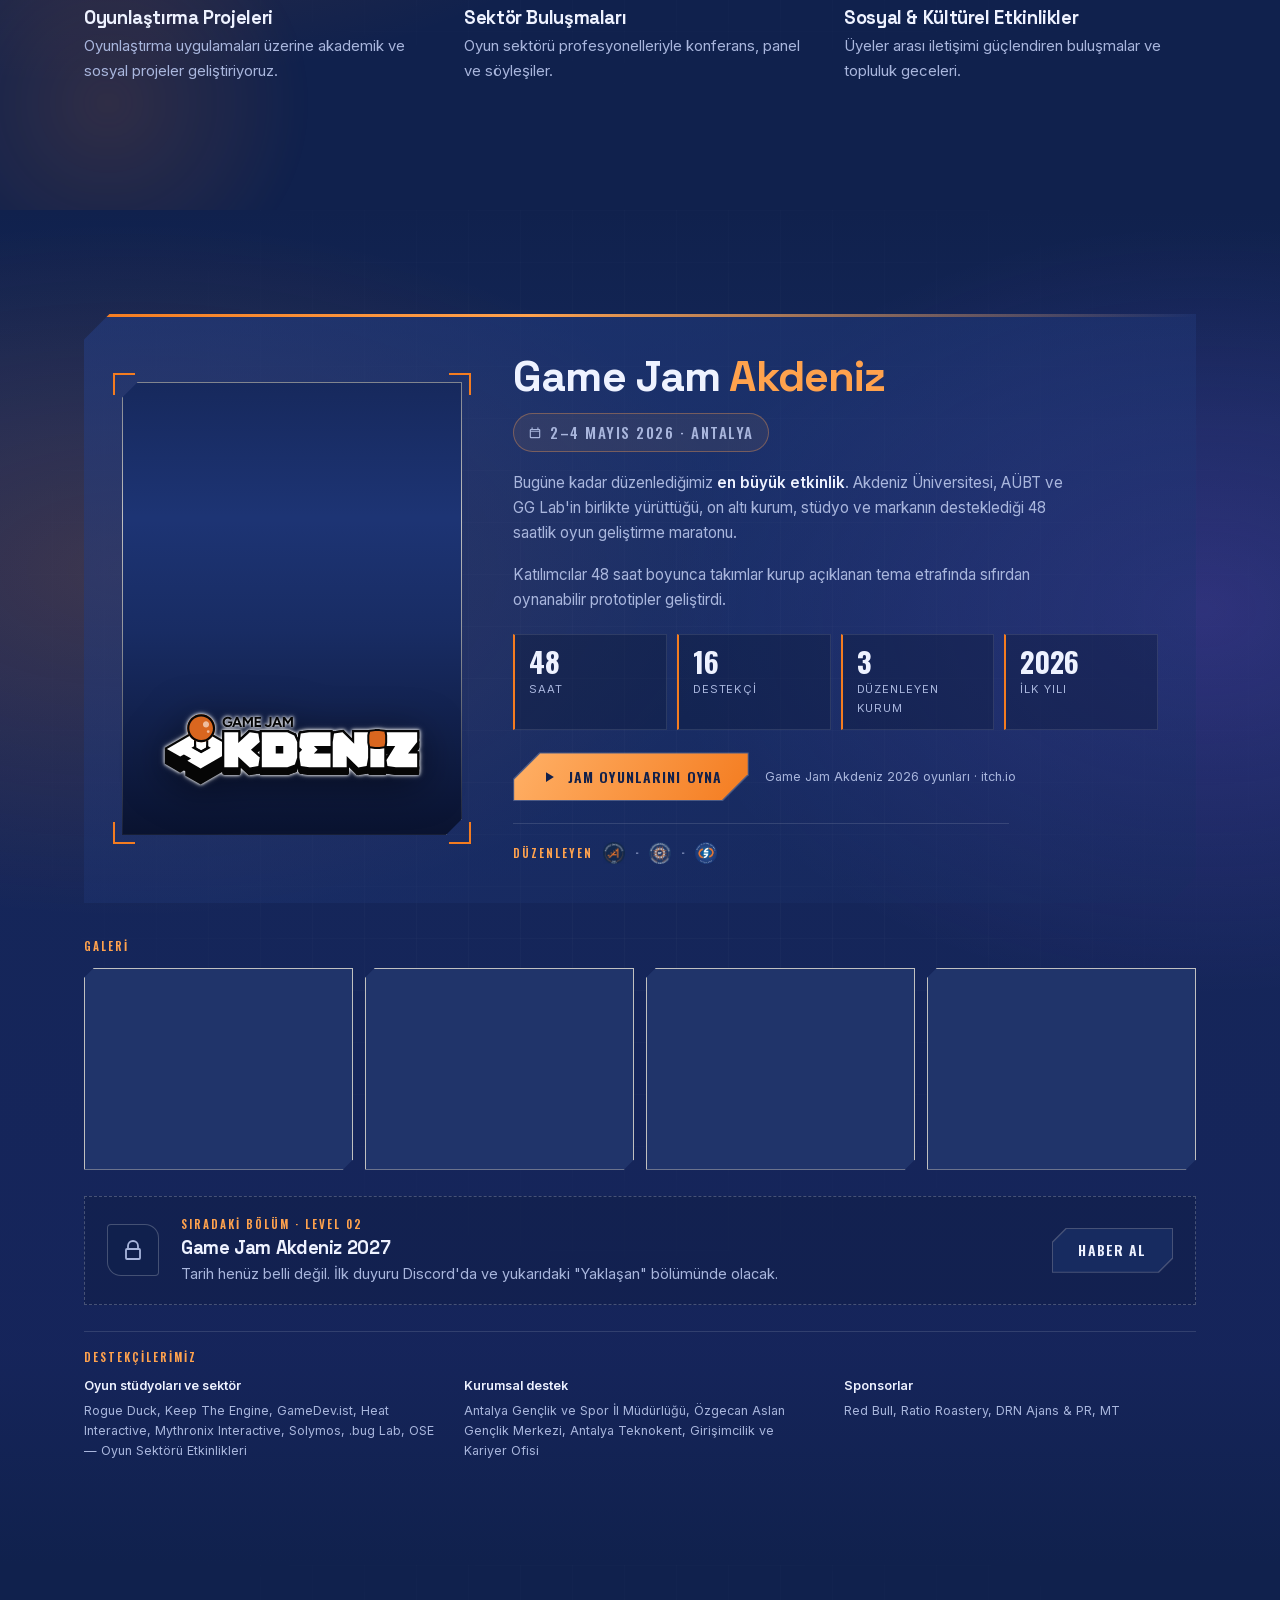
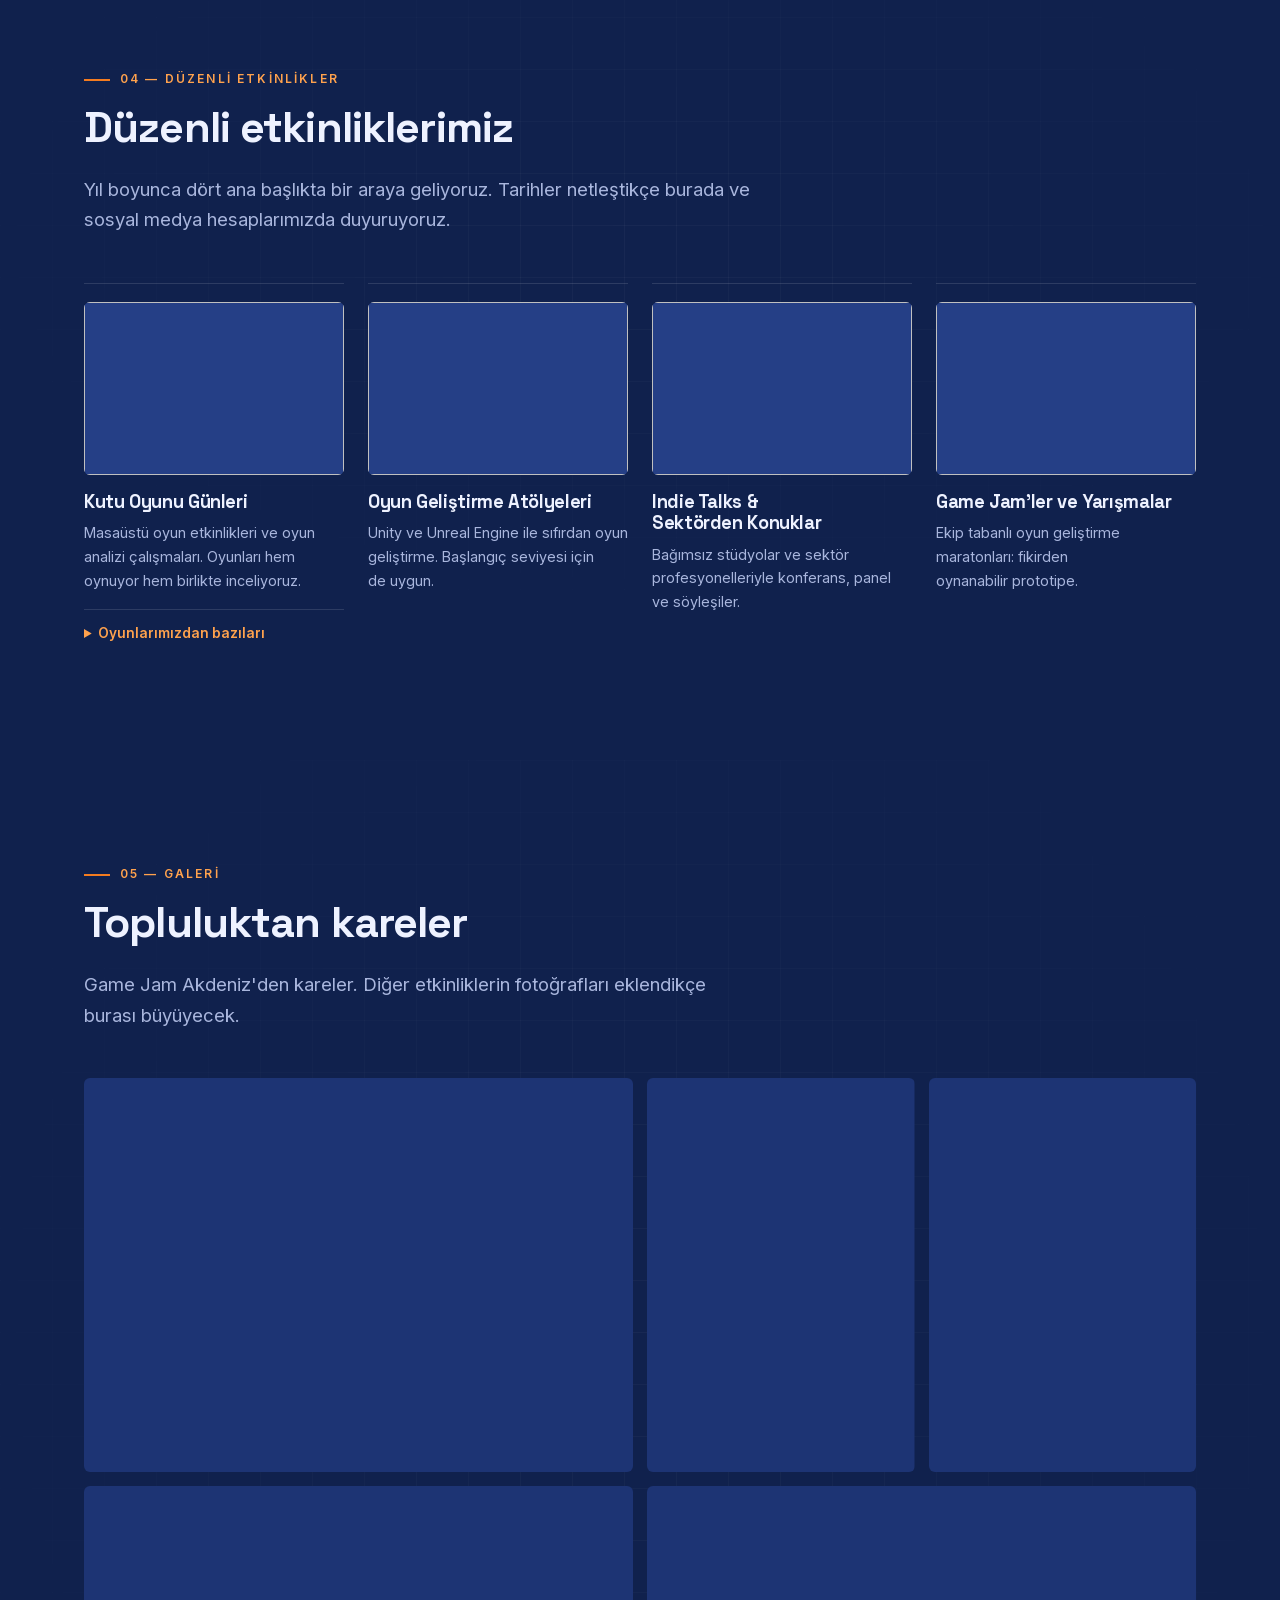
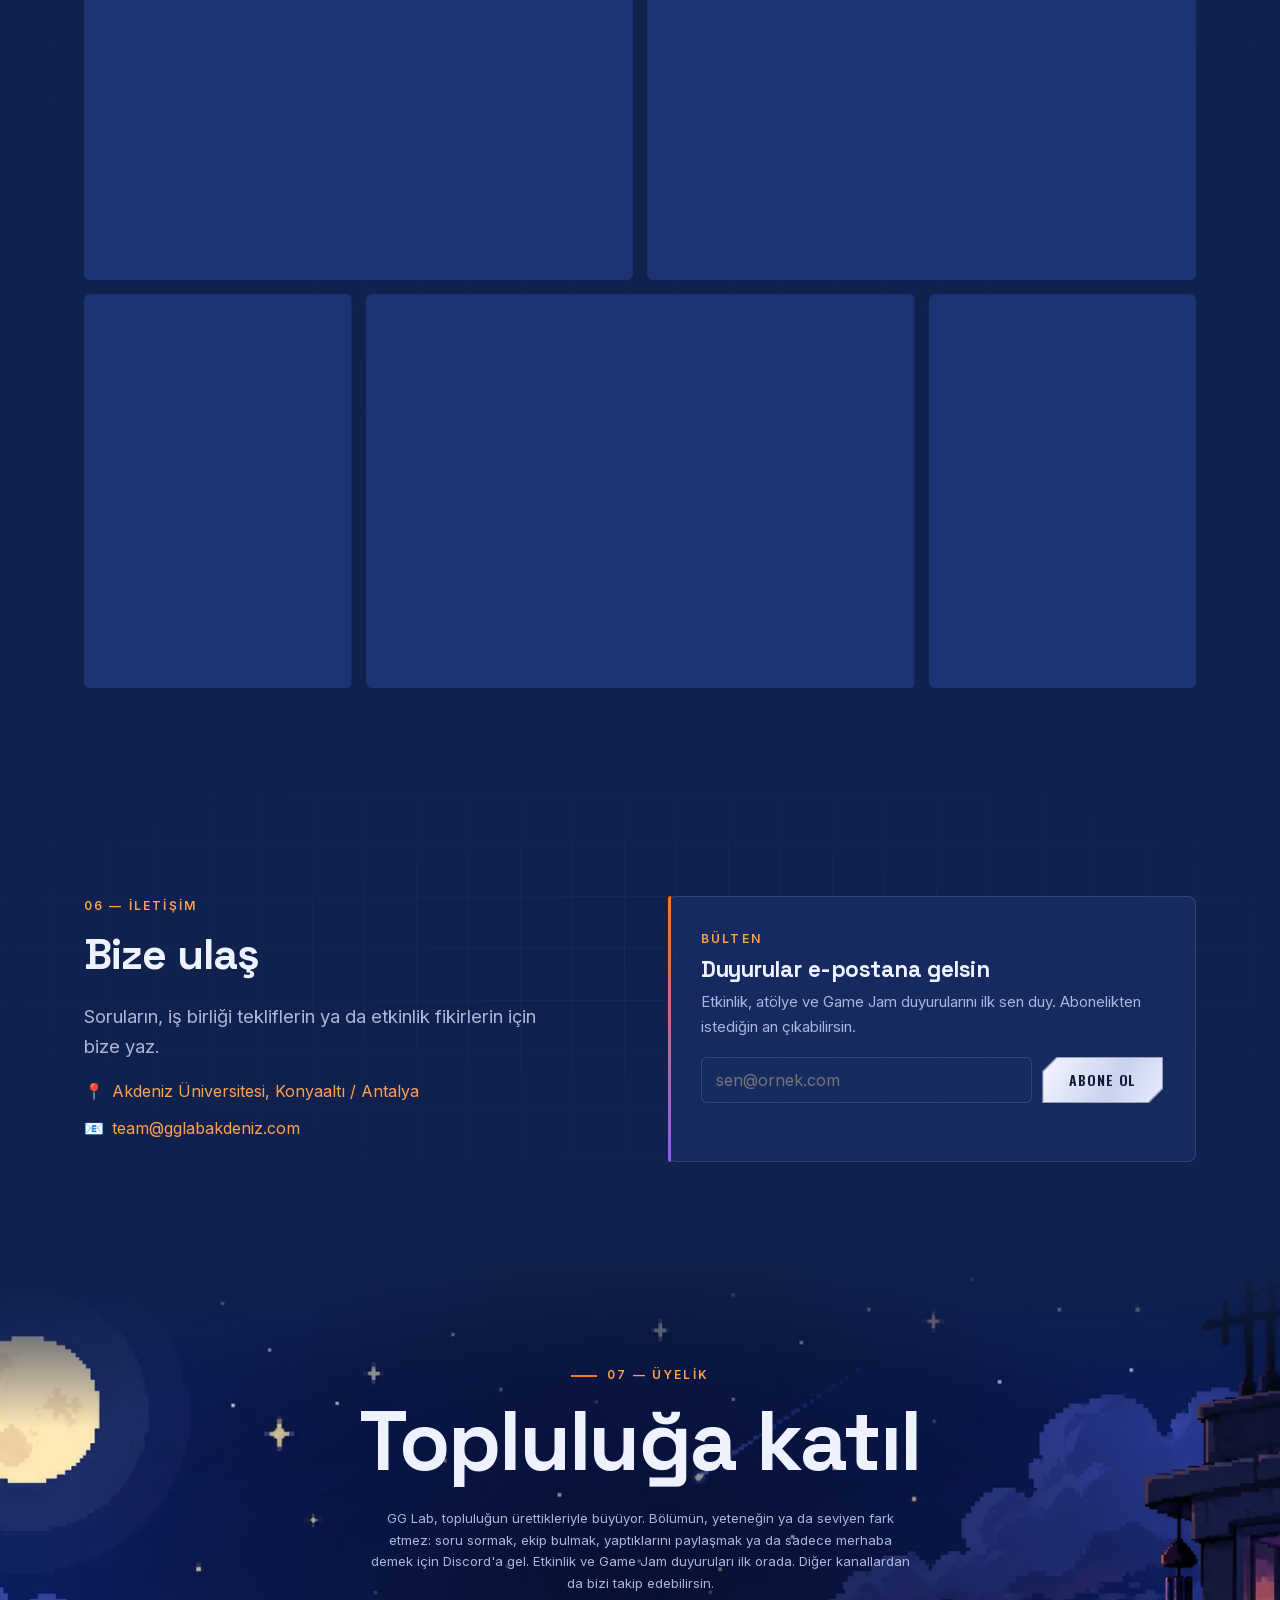
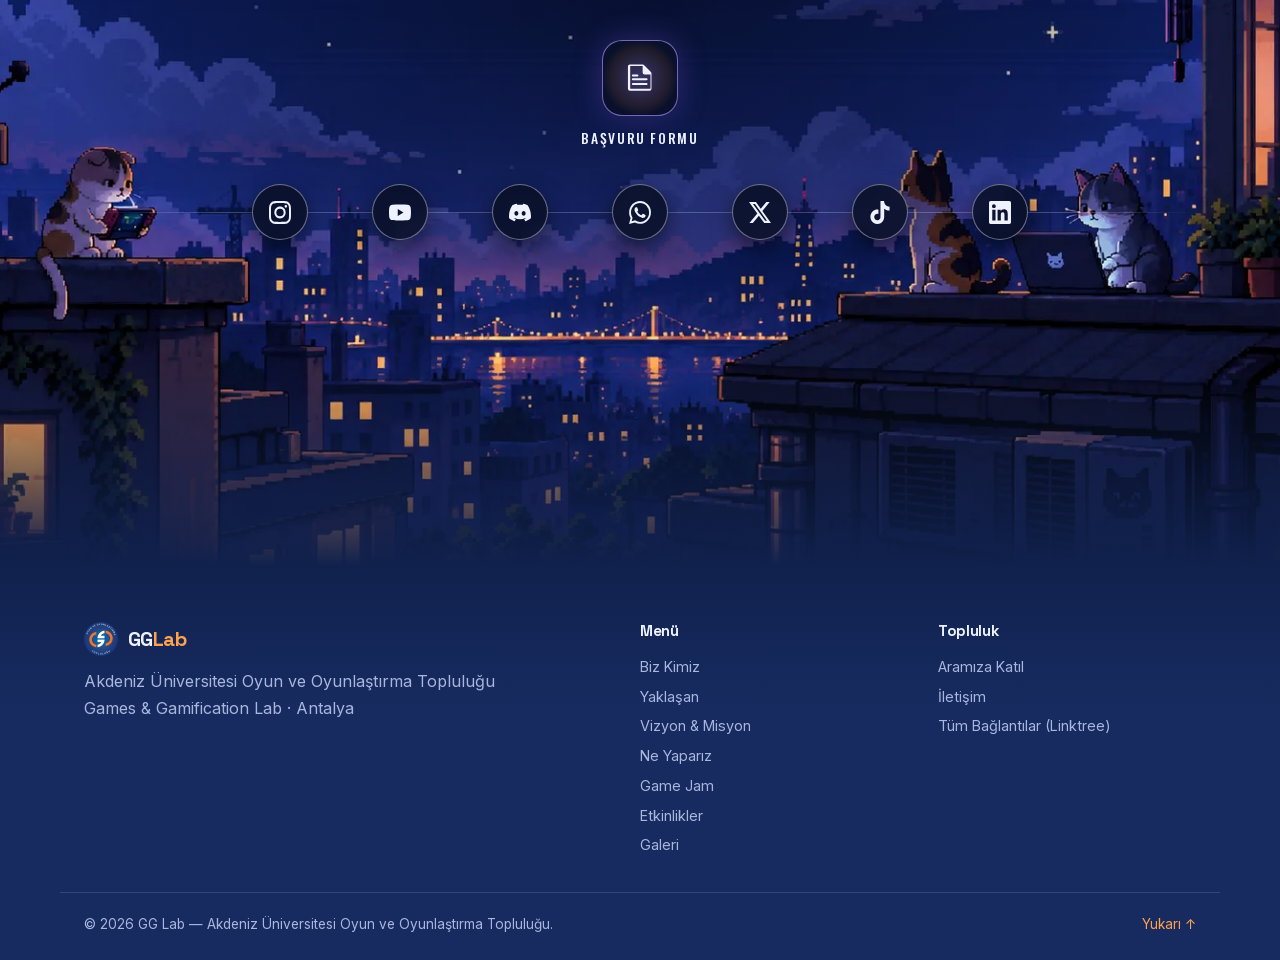
==== commit 82906b66: "added tiktok to socials" ====
--- a/index.html
+++ b/index.html
@@ -677,6 +677,9 @@
           <a class="portal" href="https://x.com/gglabakdeniz" target="_blank" rel="noopener noreferrer"
             aria-label="X / Twitter" title="X / Twitter"><img src="assets/img/icons/x.svg" alt="" width="24"
               height="24"><span class="portal-name" lang="en">X / Twitter</span></a>
+          <a class="portal" href="https://www.tiktok.com/@gglabakdeniz" target="_blank" rel="noopener noreferrer"
+            aria-label="TikTok" title="TikTok"><img src="assets/img/icons/tiktok.svg" alt="" width="24"
+              height="24"><span class="portal-name" lang="en">TikTok</span></a>
           <a class="portal" href="https://www.linkedin.com/company/gglab-oyun-ve-oyunlastirma-toplulugu/"
             target="_blank" rel="noopener noreferrer" aria-label="LinkedIn" title="LinkedIn"><img
               src="assets/img/icons/linkedin.svg" alt="" width="24" height="24"><span class="portal-name"
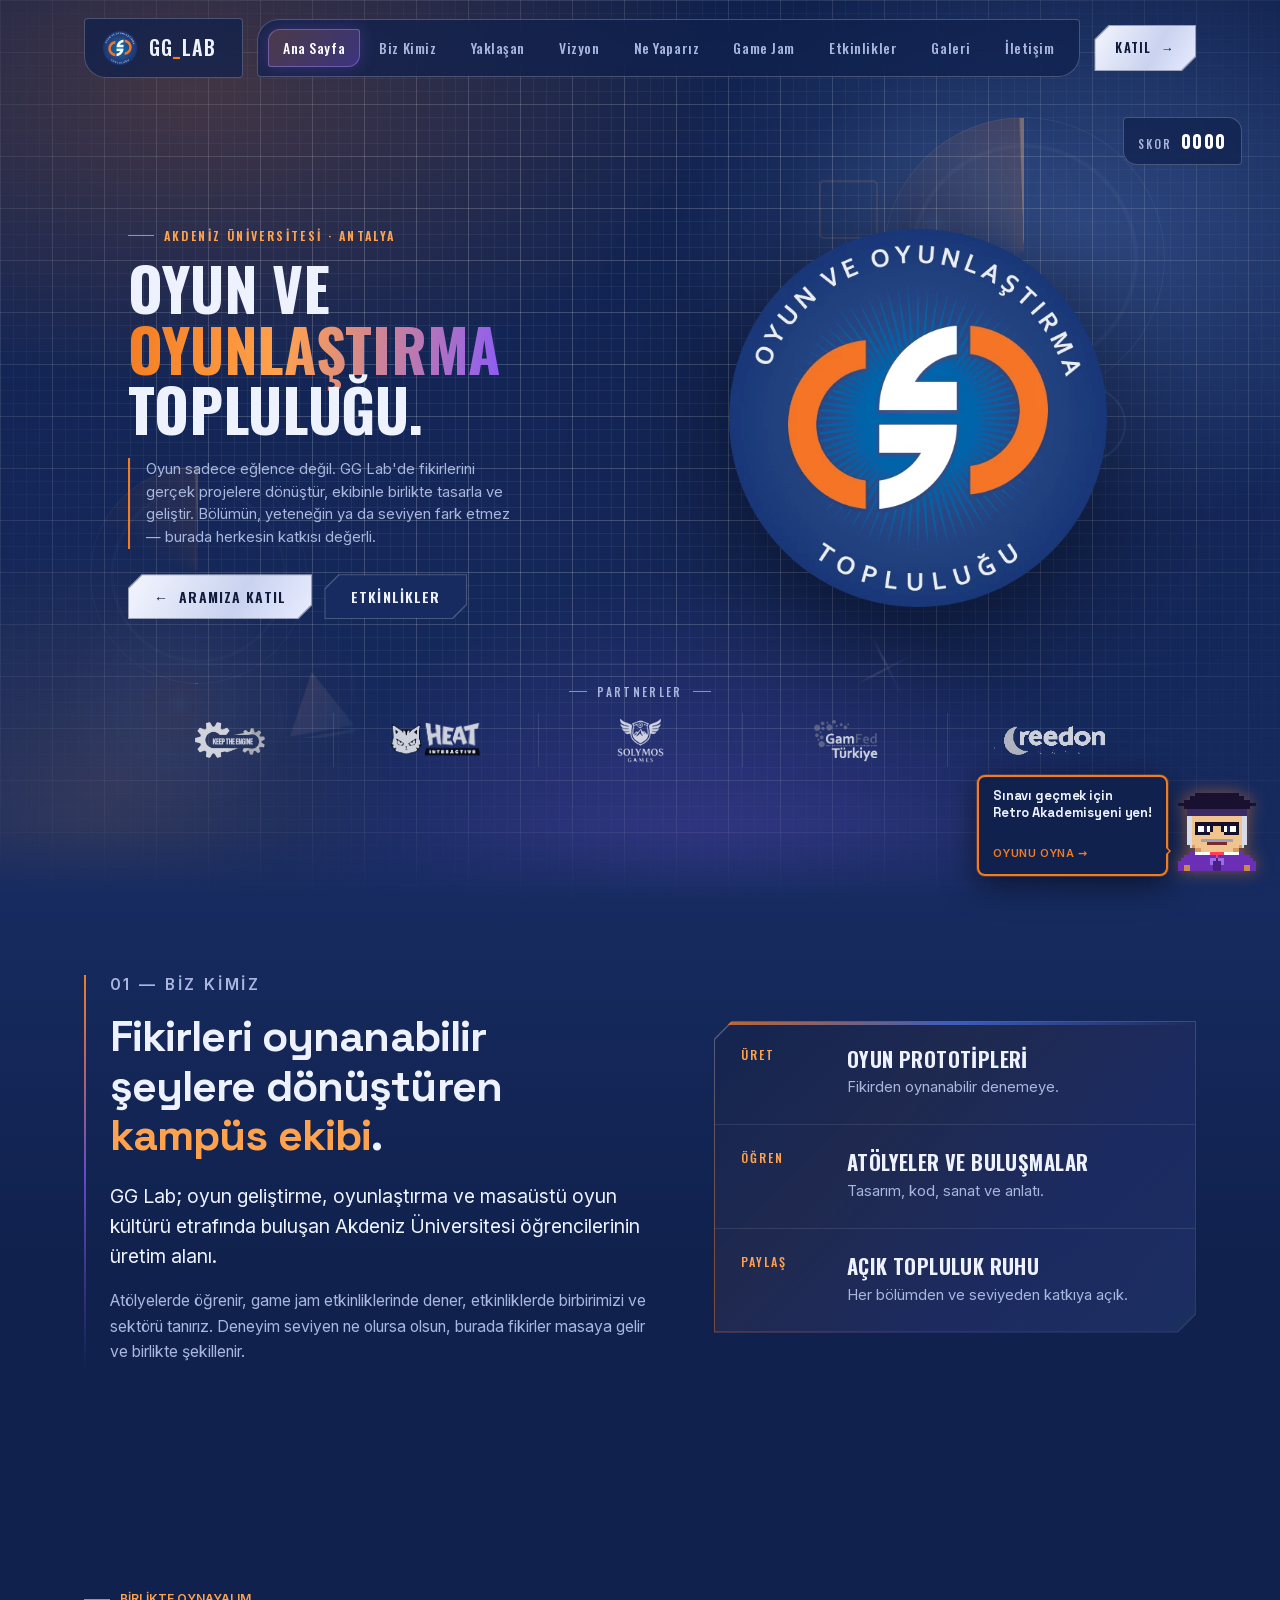
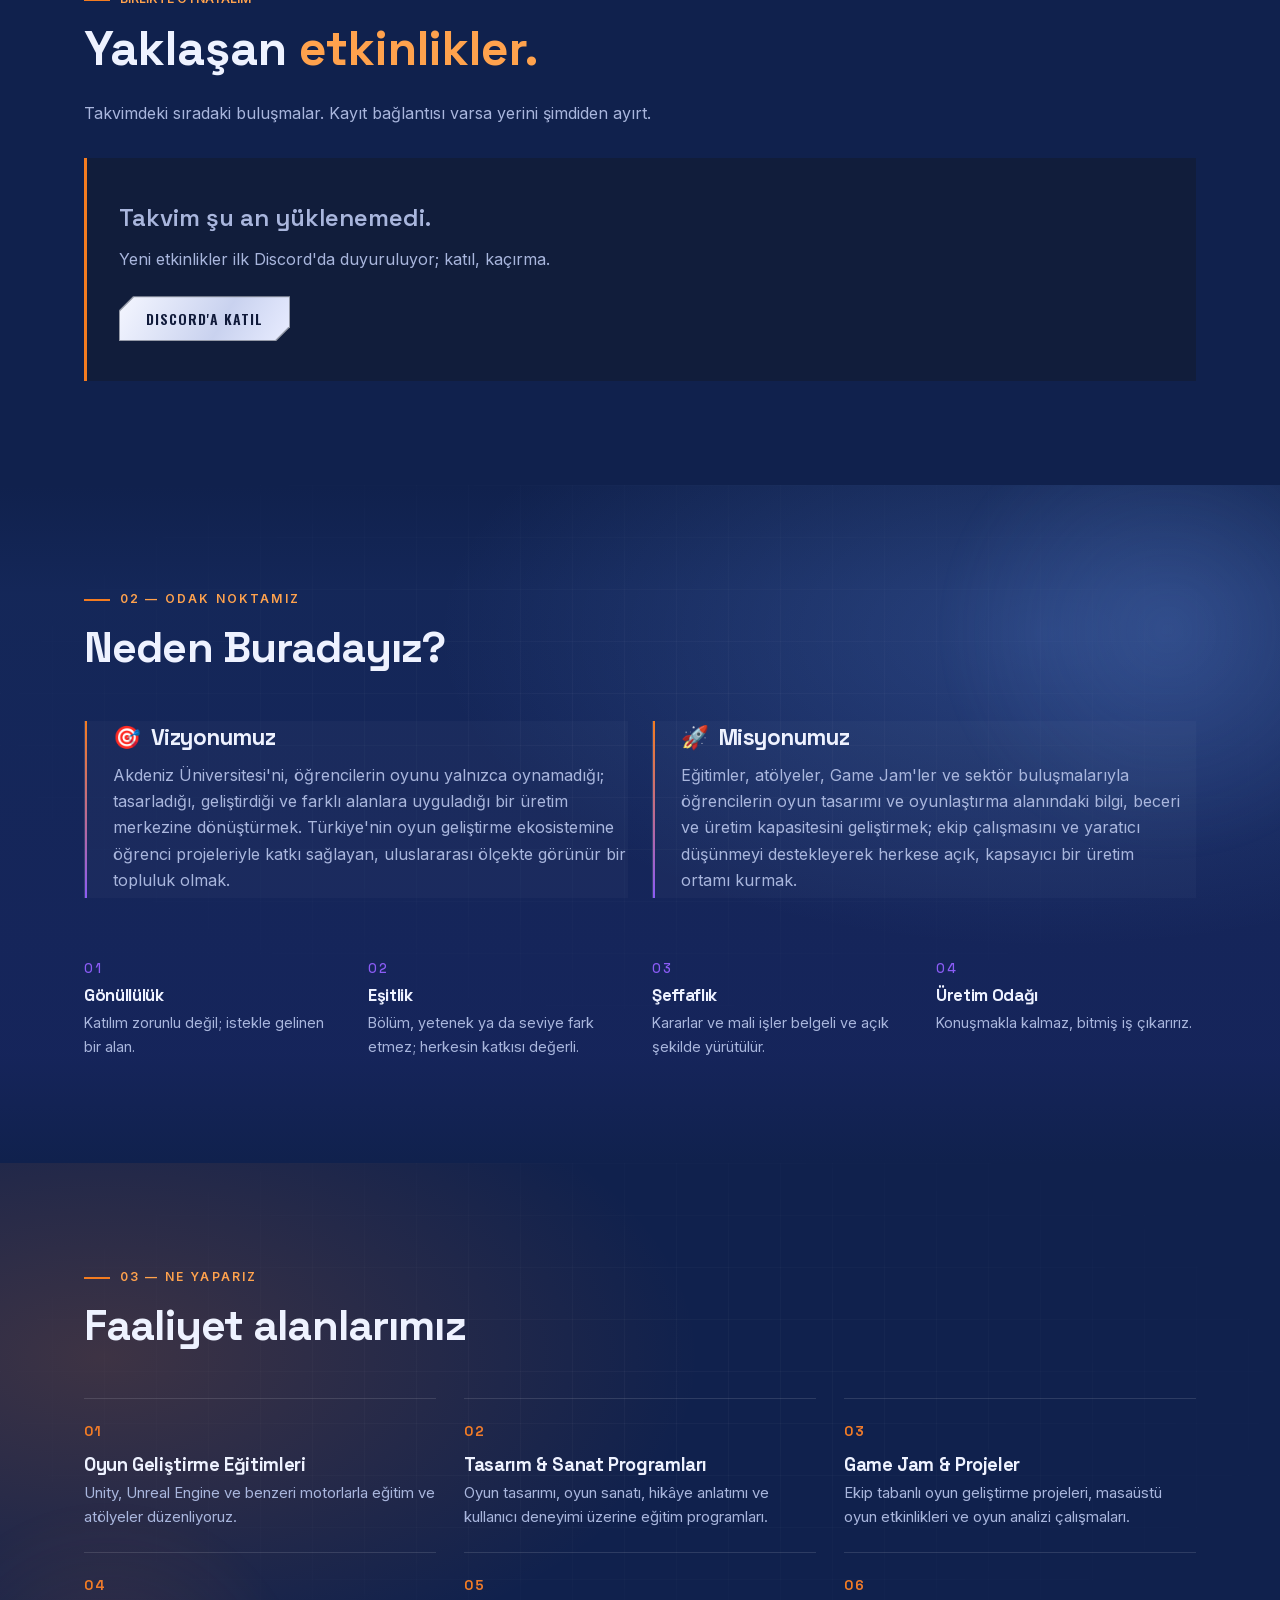
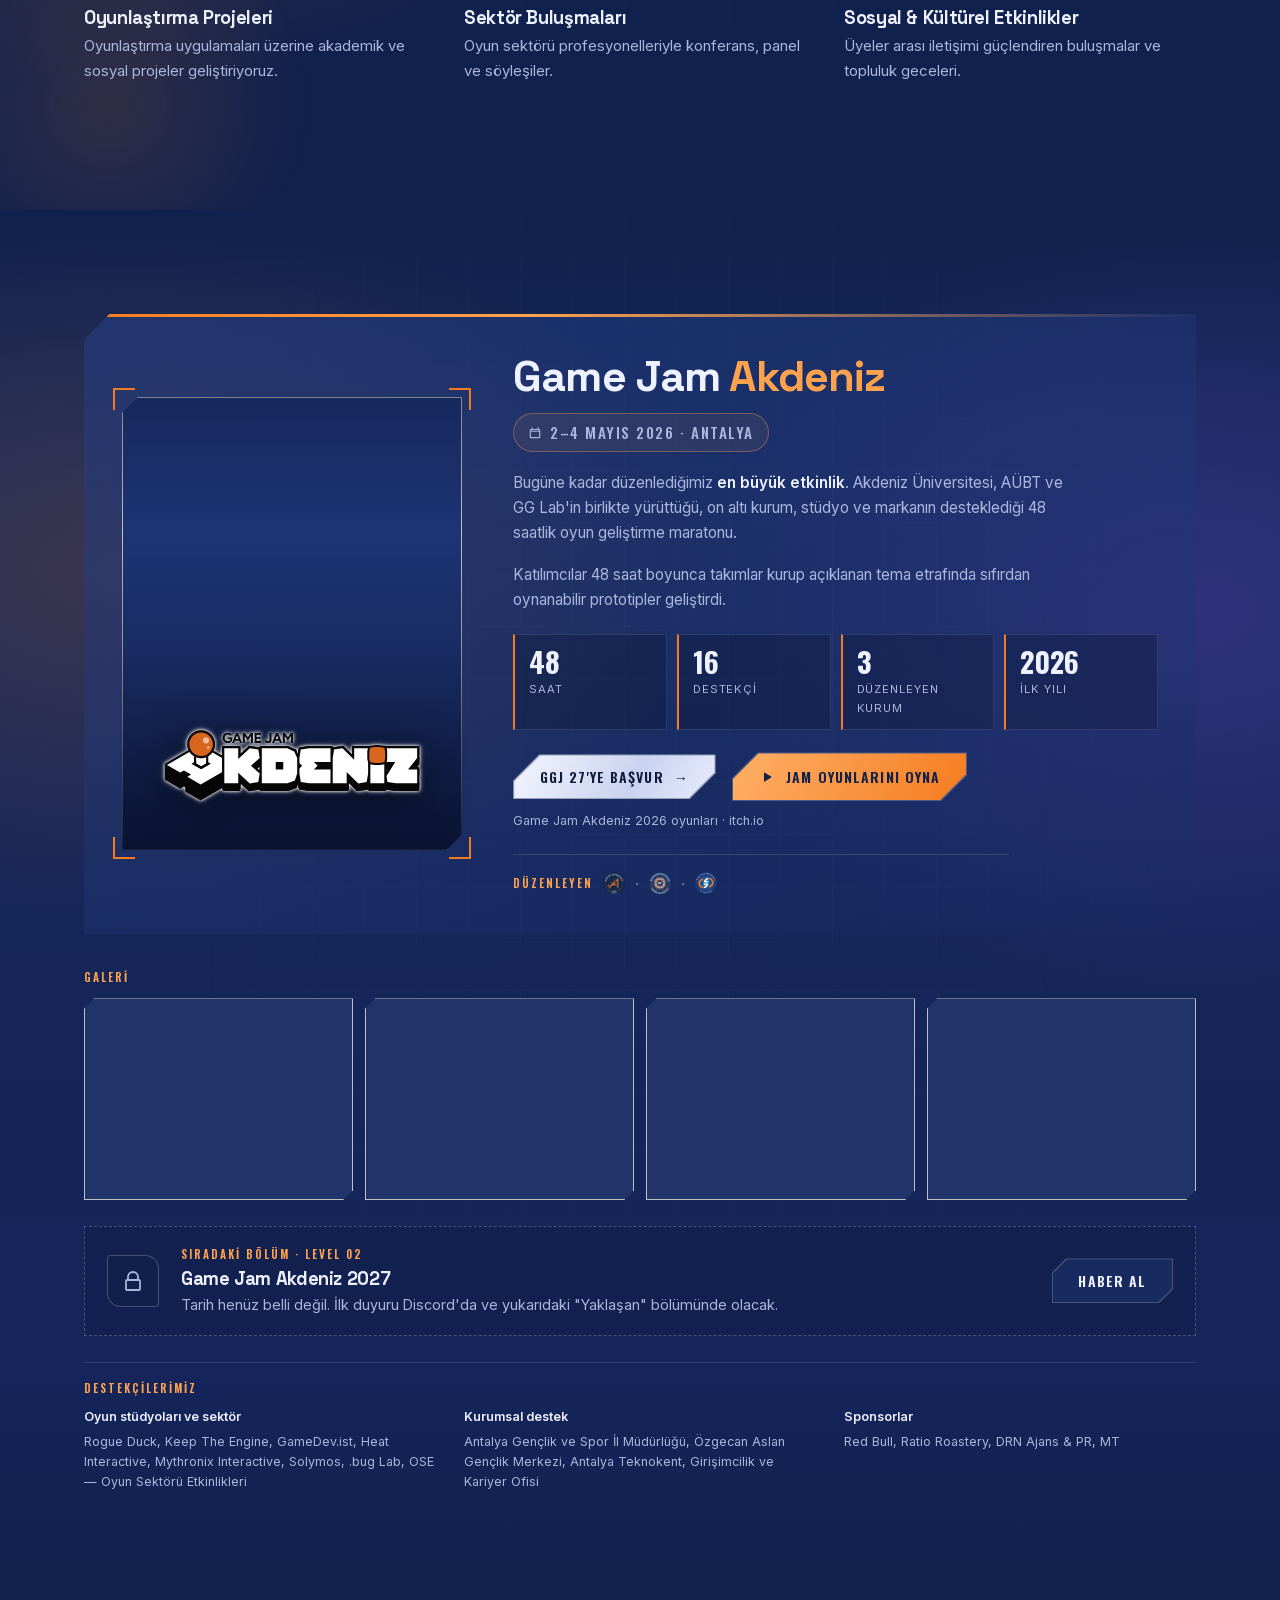
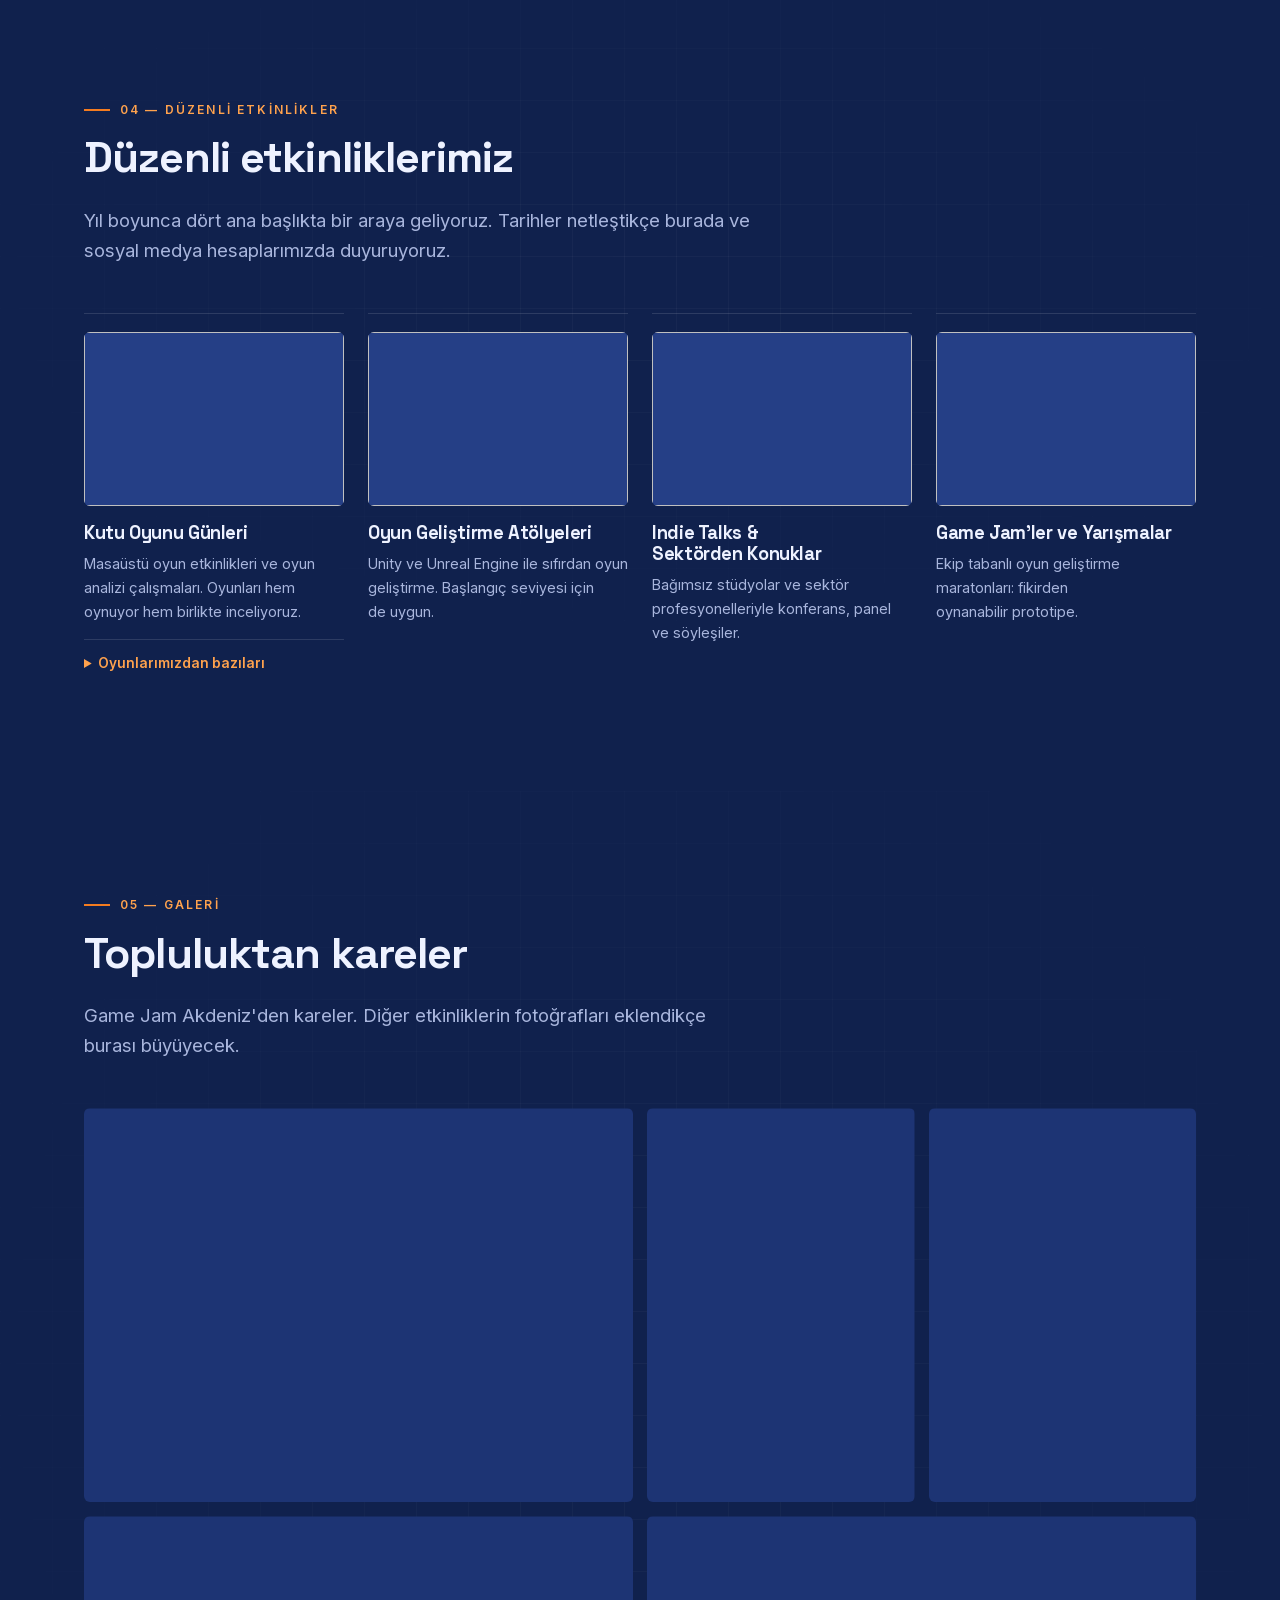
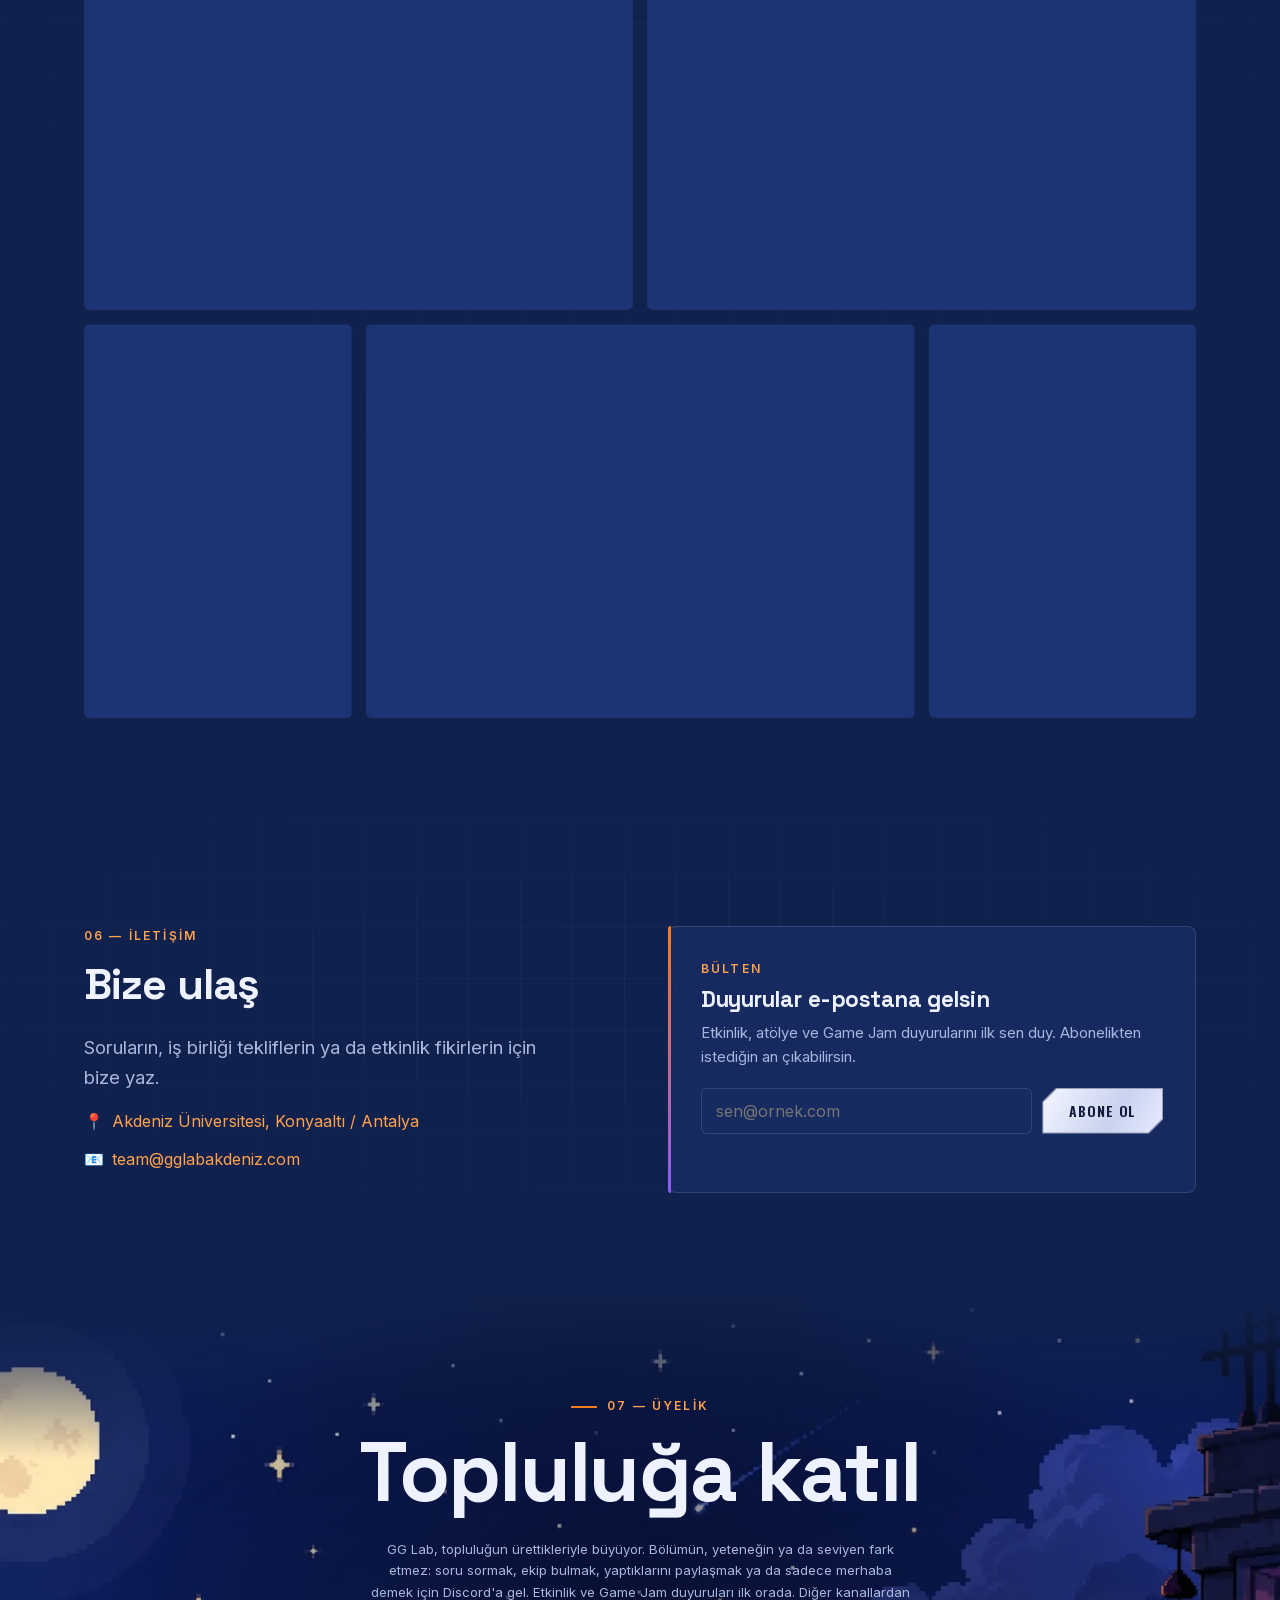
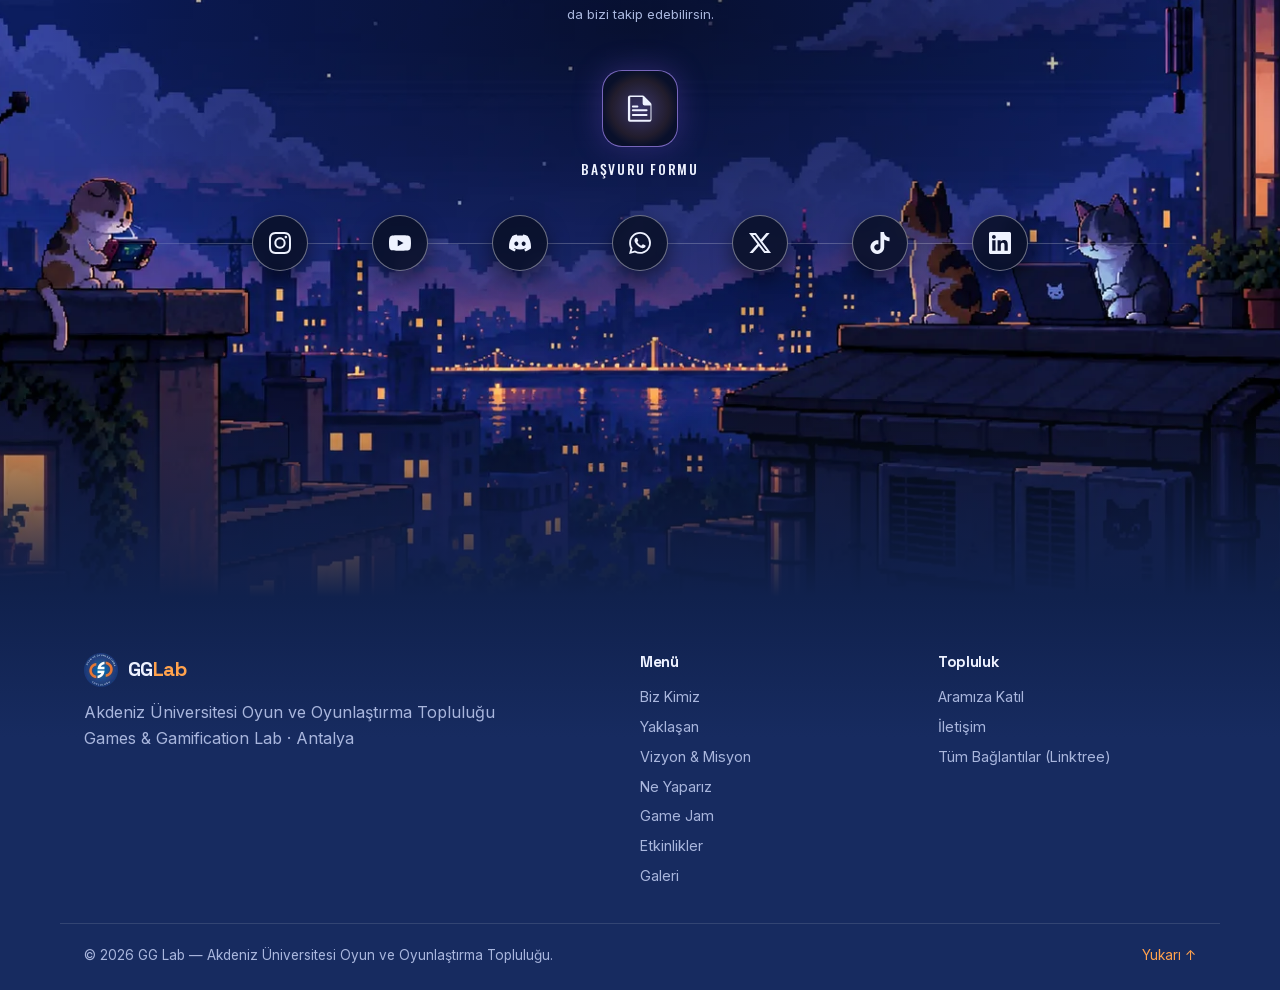
==== commit ec7ce233: "ggj27 basvuru formu" ====
--- a/index.html
+++ b/index.html
@@ -384,6 +384,9 @@
             </dl>
 
             <div class="level-actions">
+              <a class="cut-btn cut-btn-light" href="ggj27/">
+                <span>GGJ 27'ye Başvur <i>&rarr;</i></span>
+              </a>
               <a class="cut-btn cut-btn-play" href="https://itch.io/jam/akdeniz-gamejam-2026/entries" target="_blank"
                 rel="noopener noreferrer">
                 <span><svg class="ic-play" viewBox="0 0 24 24" aria-hidden="true">
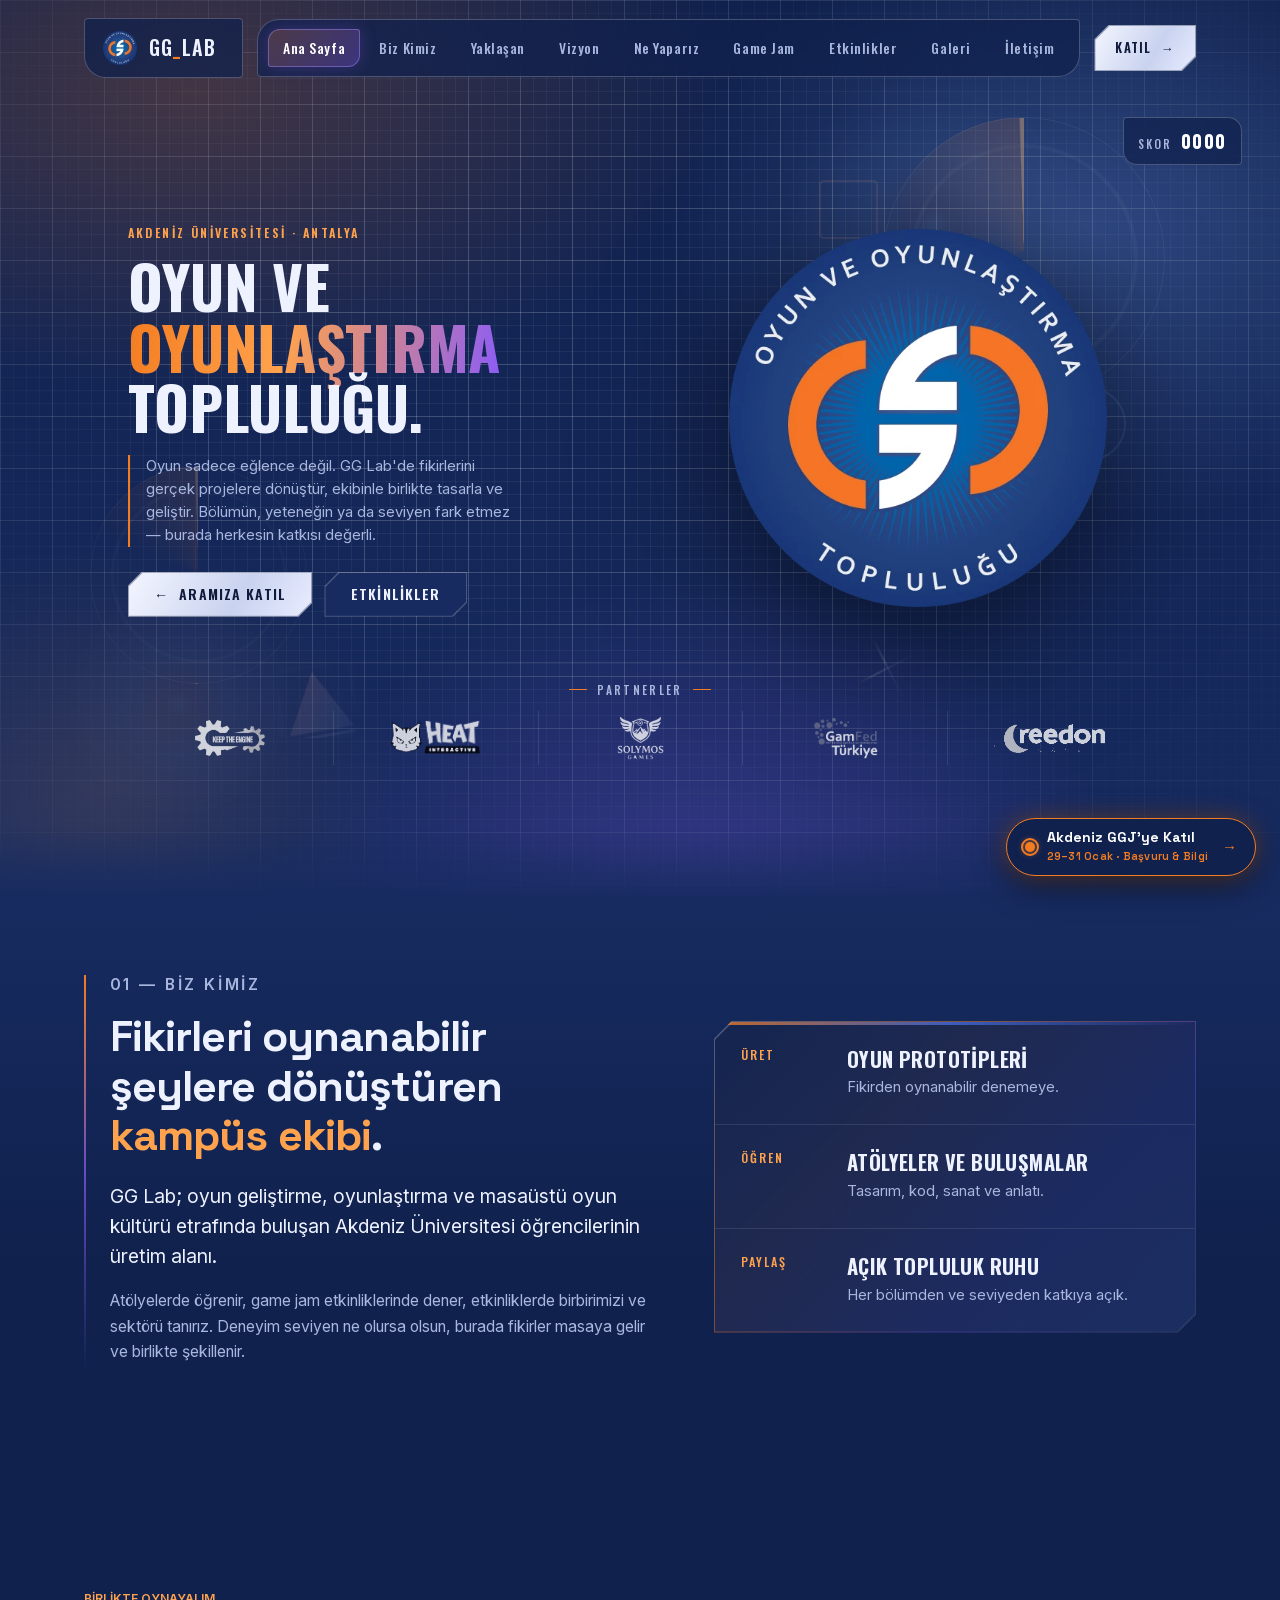
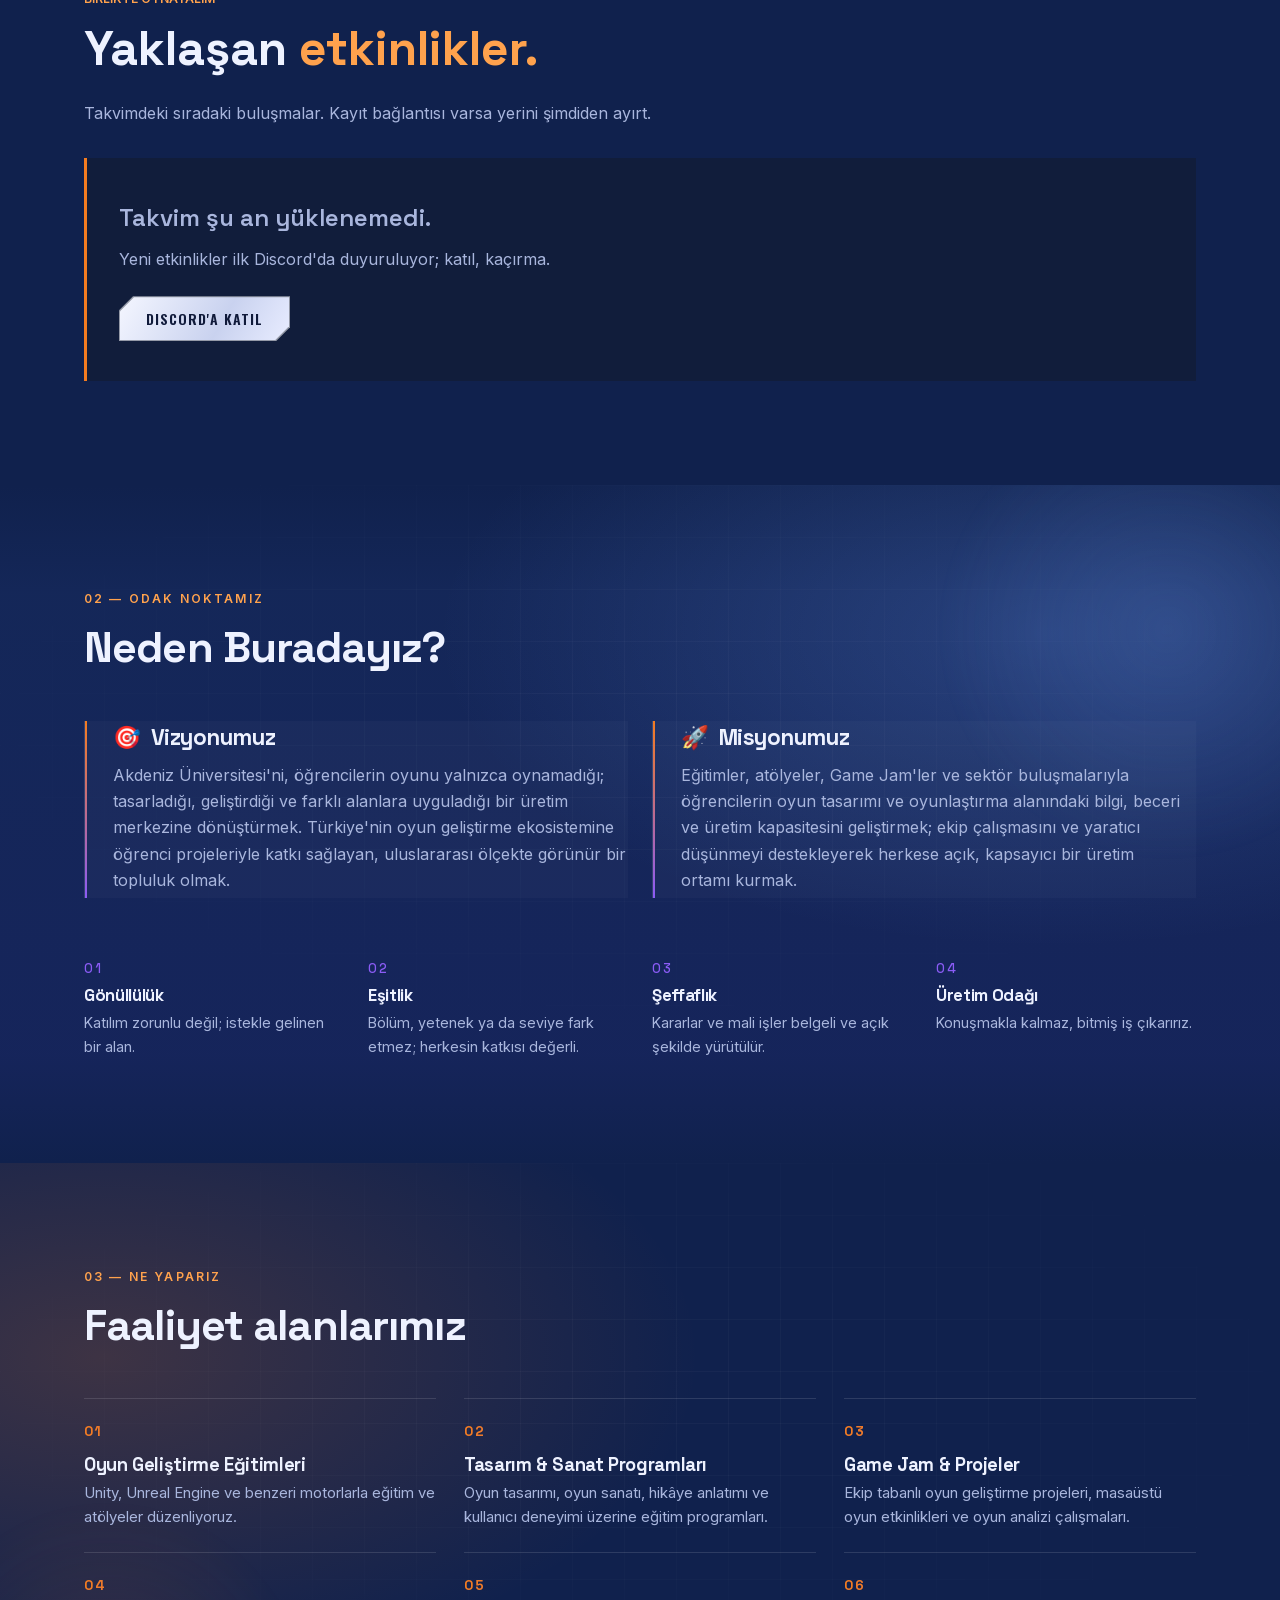
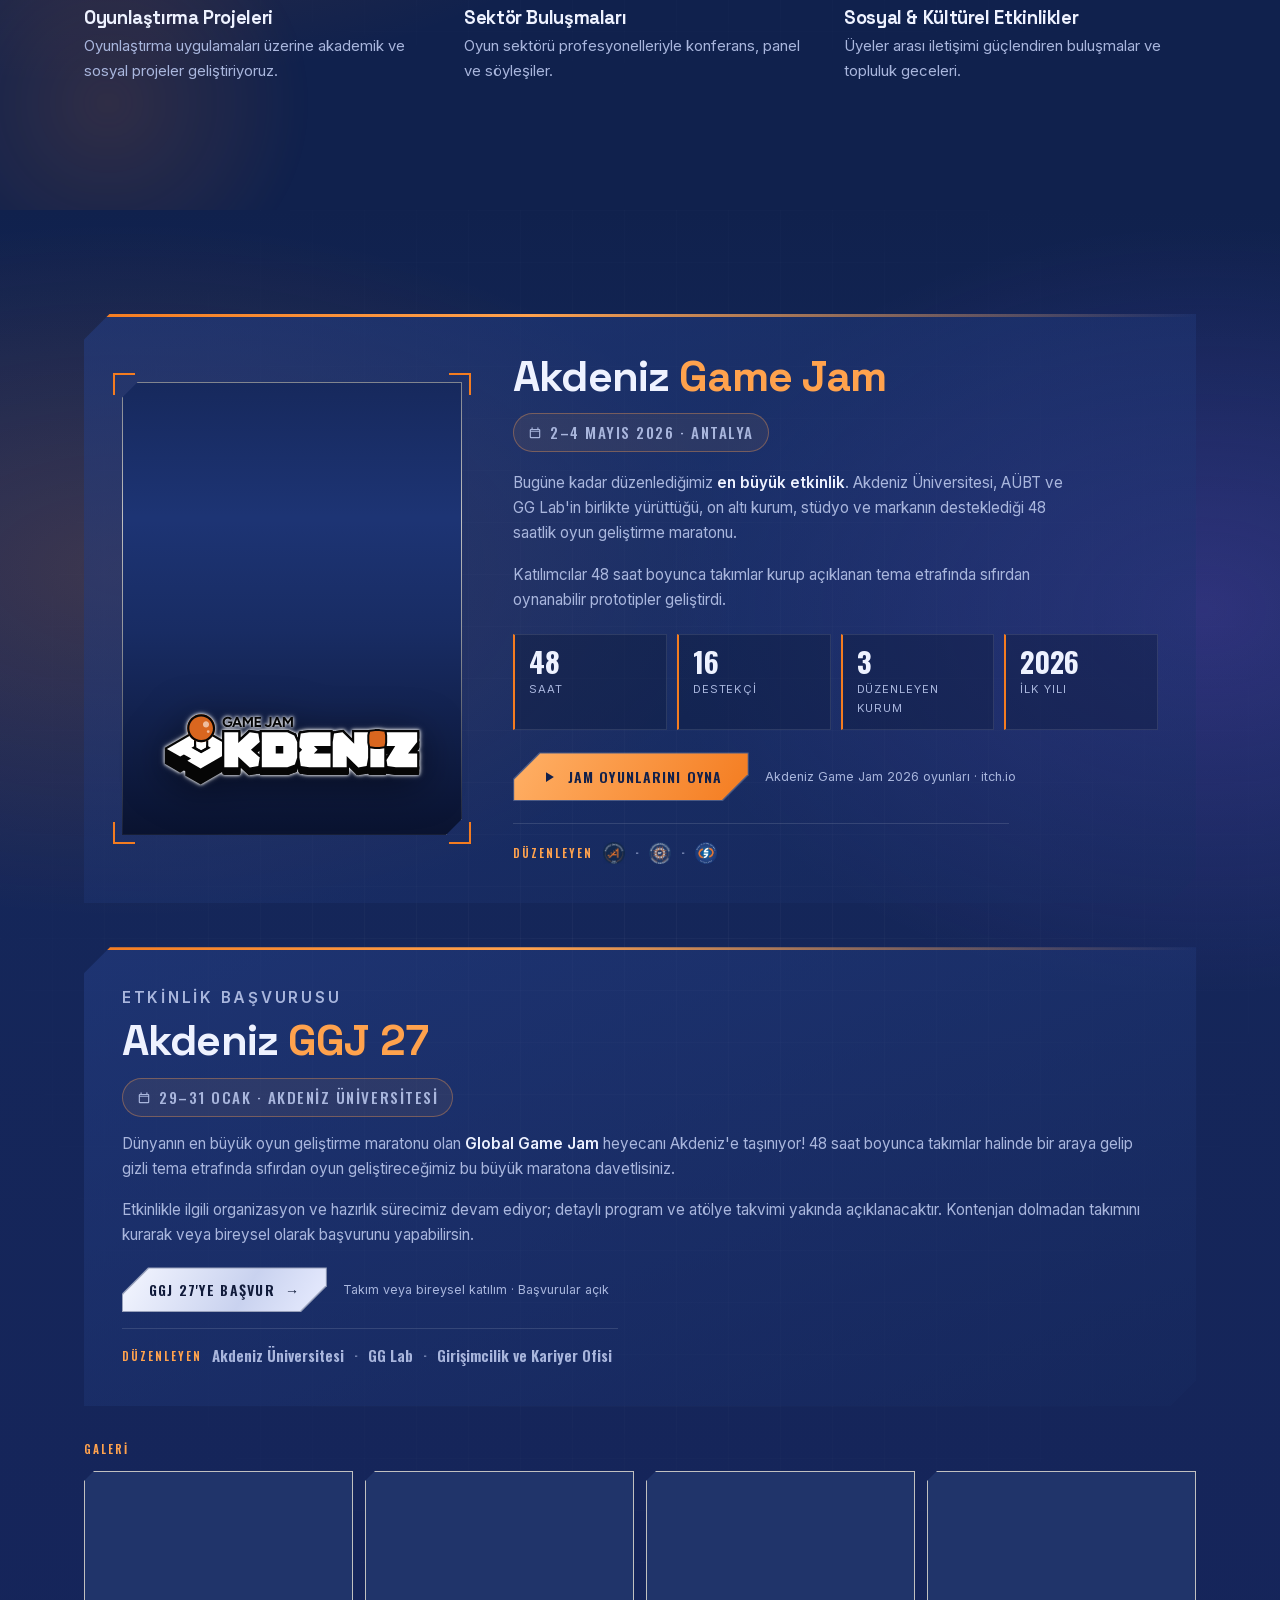
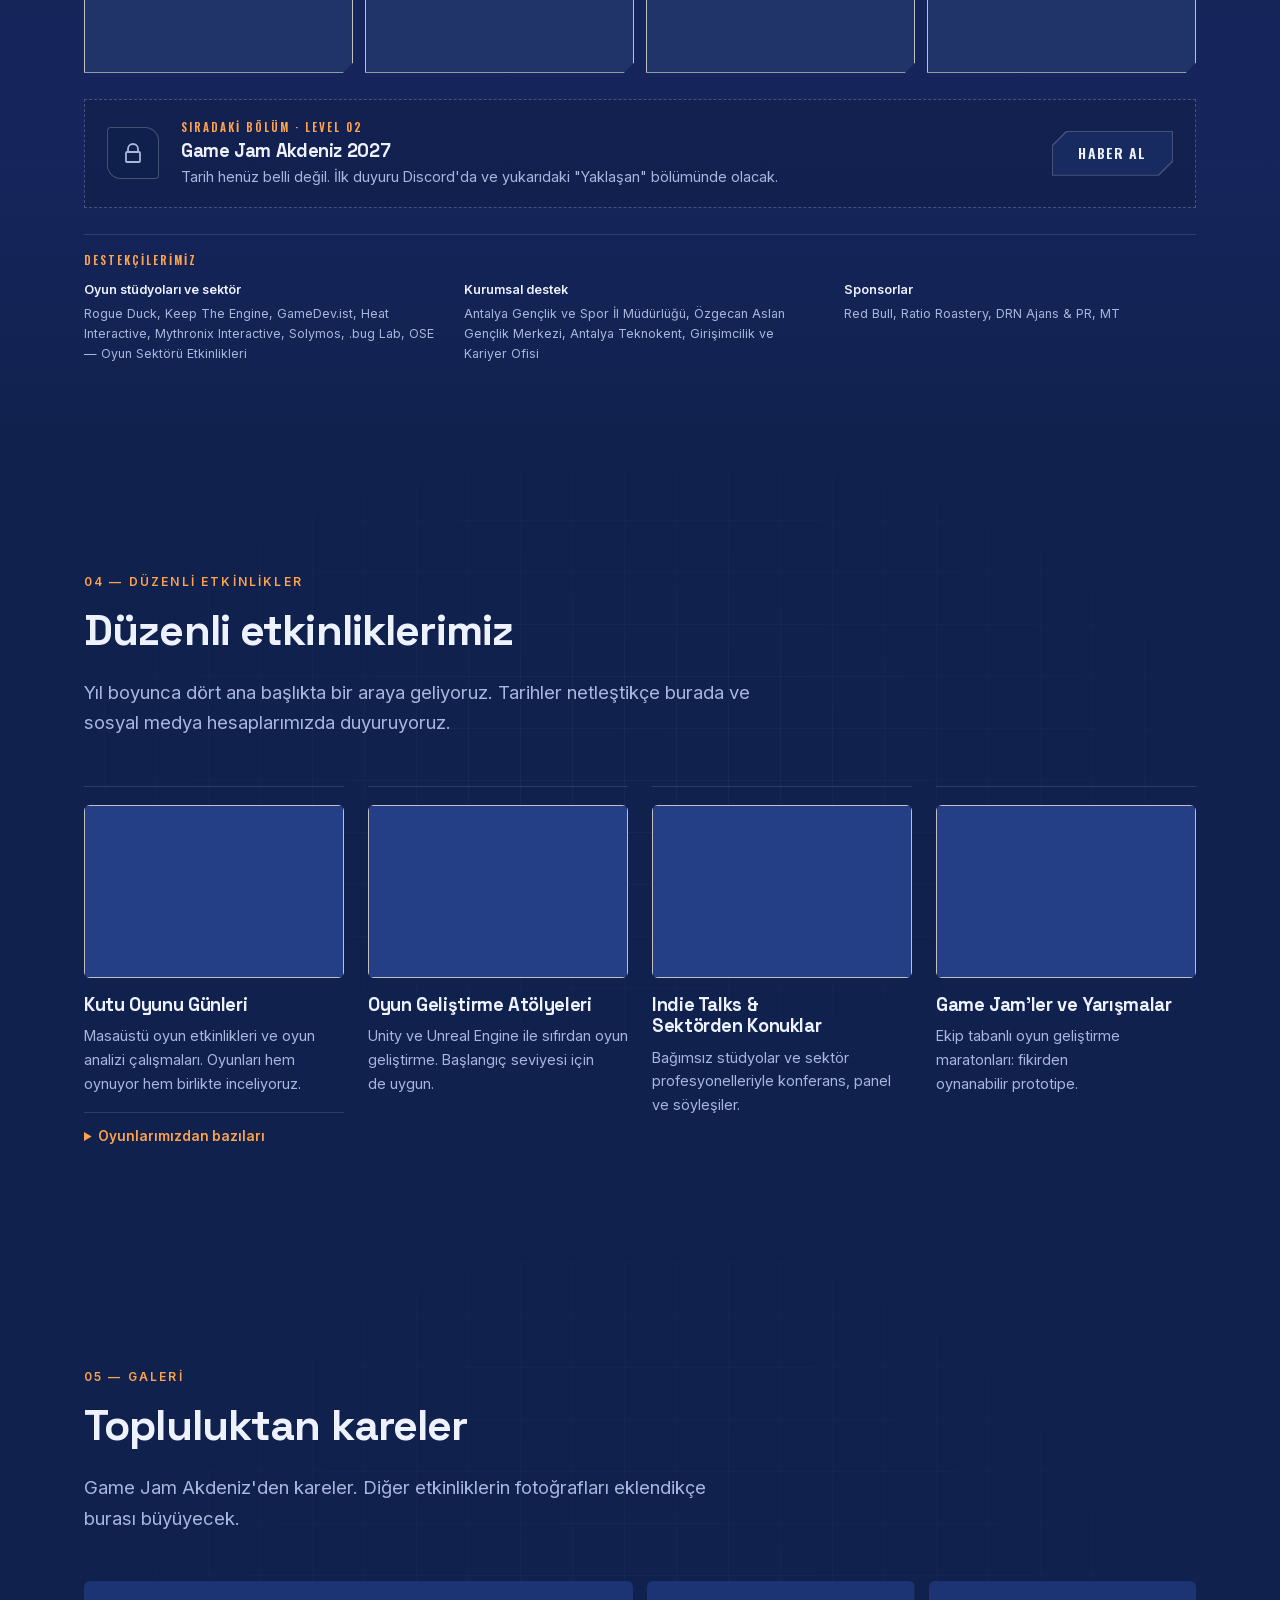
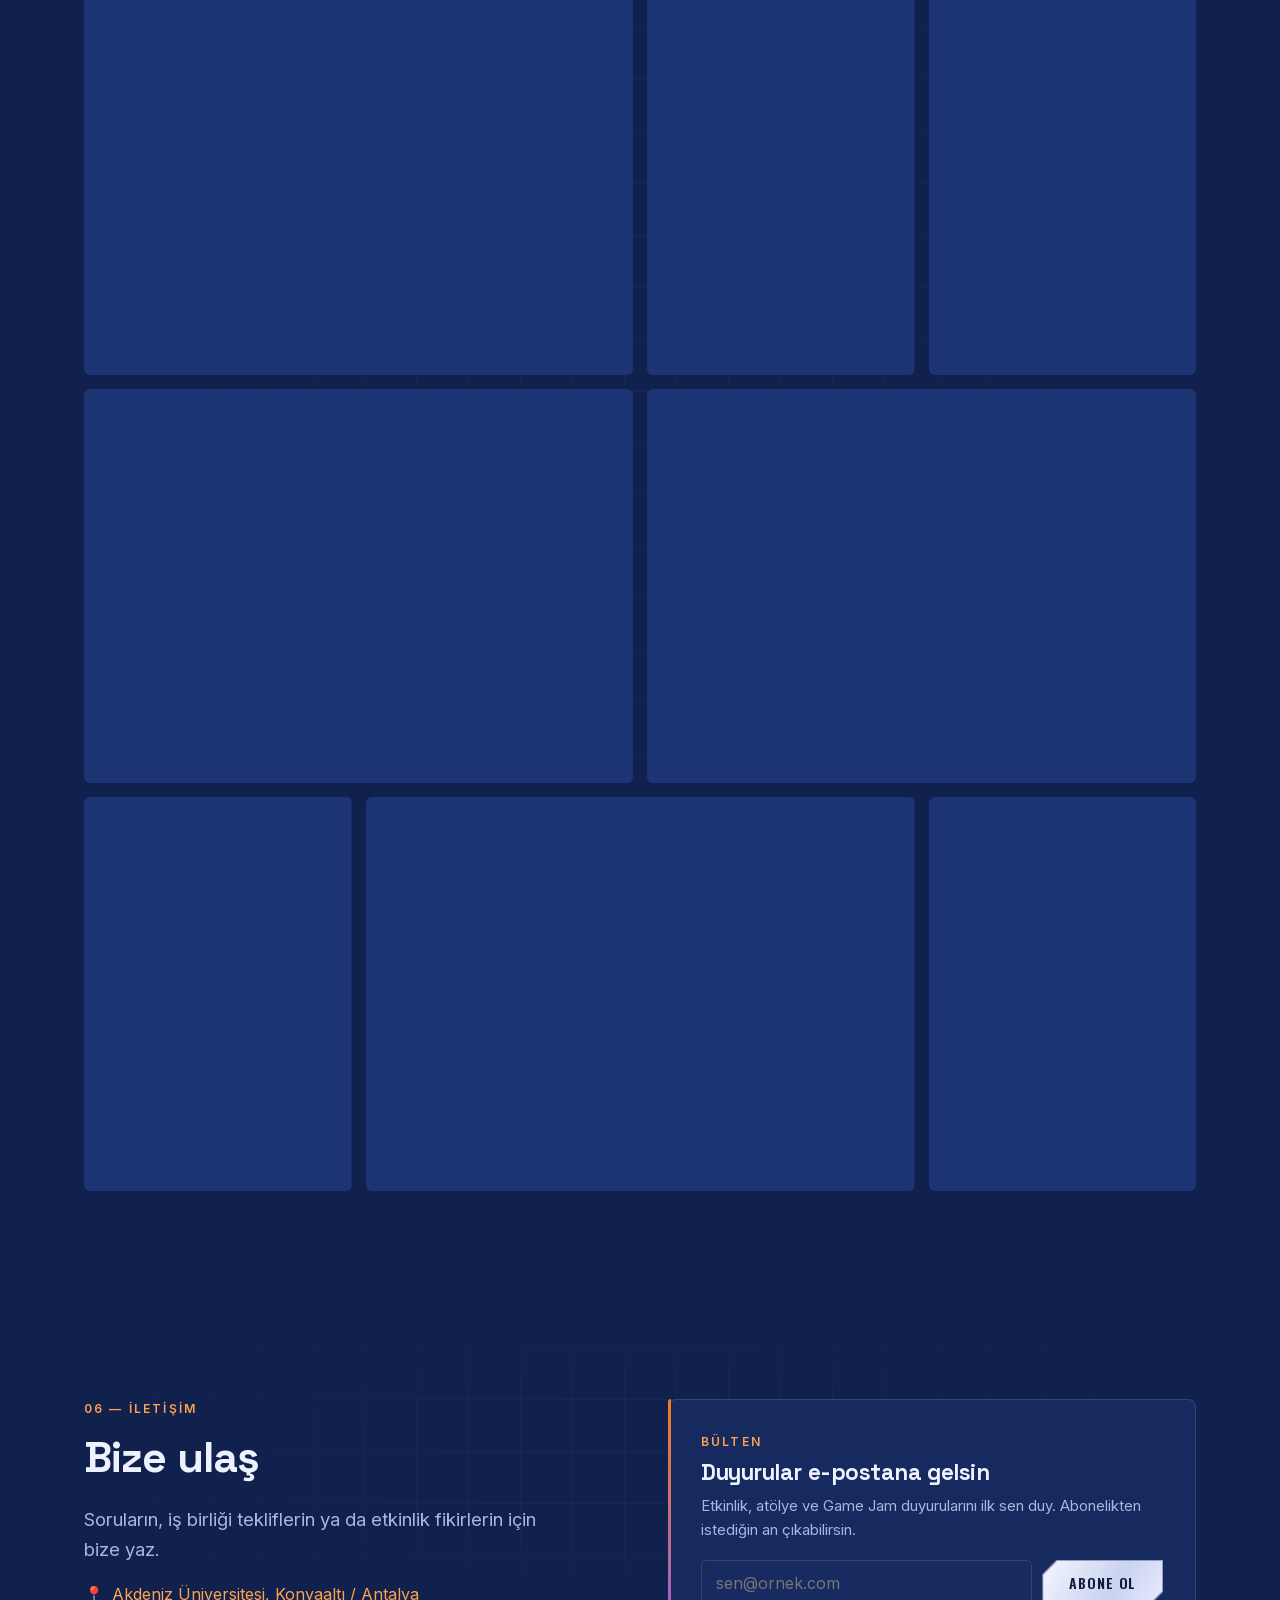
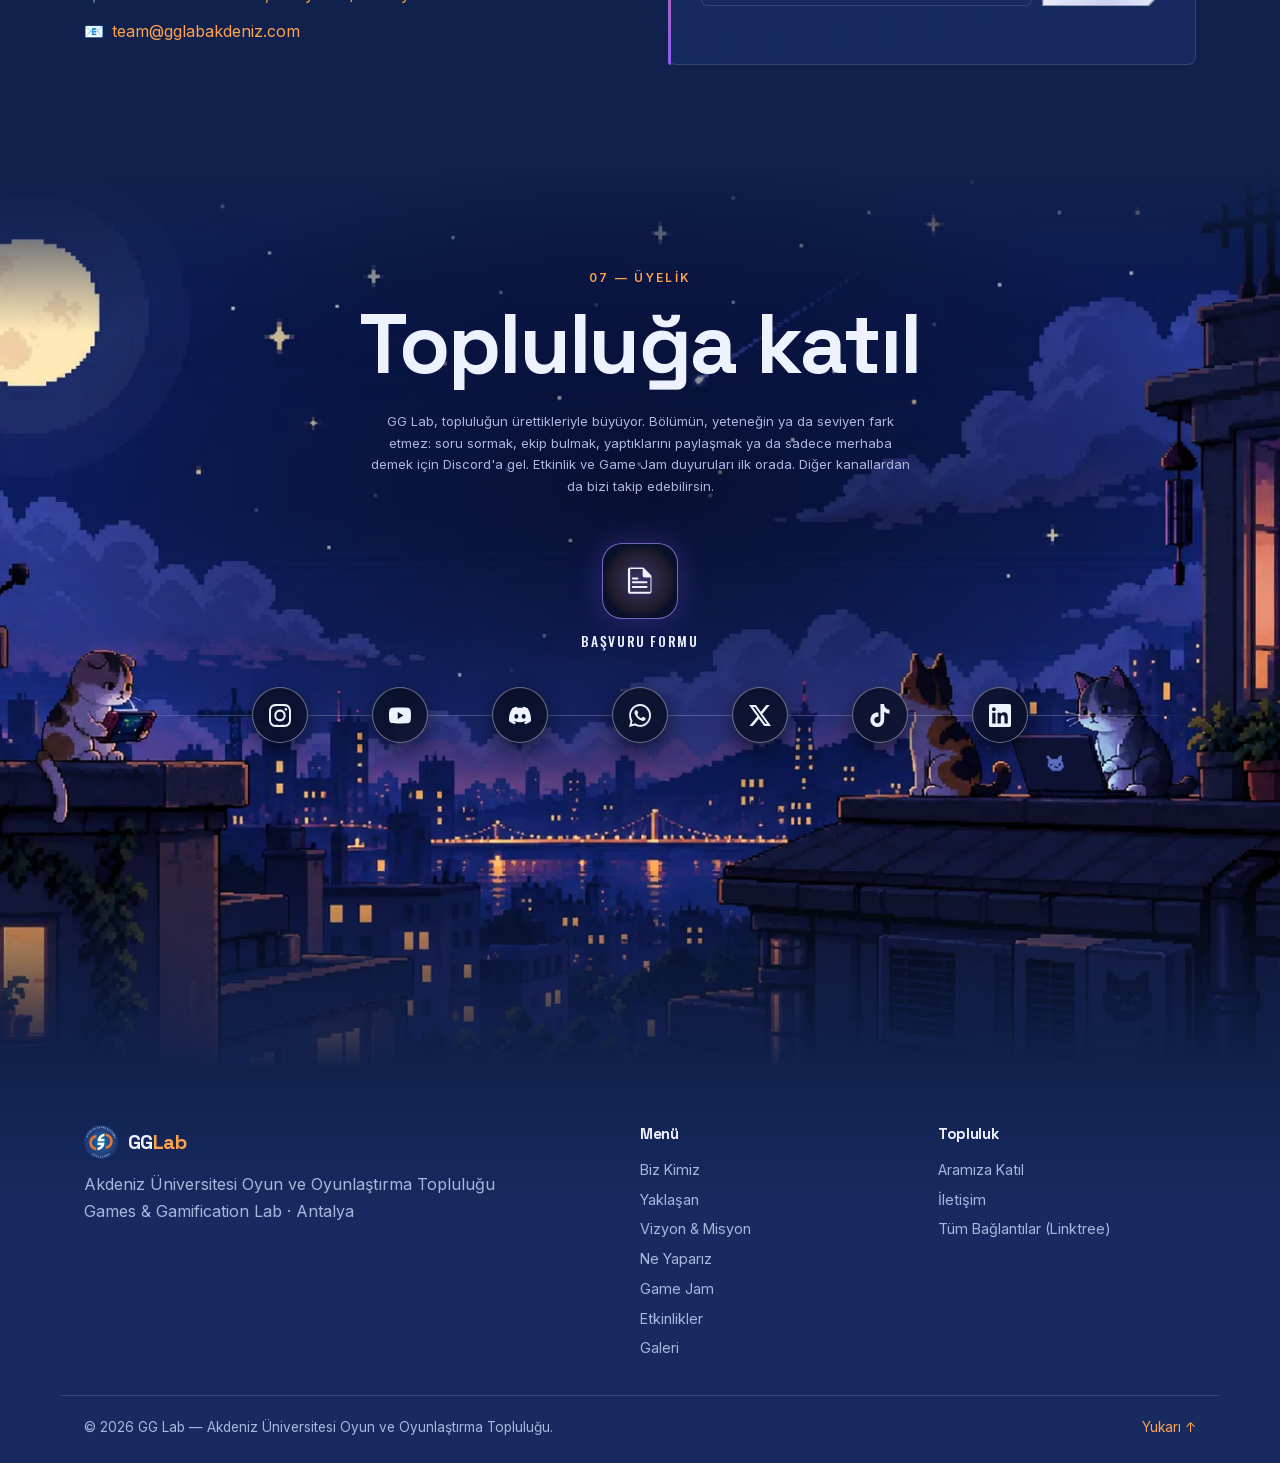
==== commit 95963b33: "overall degisiklikler ggj27 basvuru iyilestirme" ====
--- a/index.html
+++ b/index.html
@@ -37,8 +37,8 @@
   <link rel="preload" href="assets/fonts/oswald-latin.woff2" as="font" type="font/woff2" crossorigin>
   <link rel="preload" href="assets/fonts/oswald-tr.woff2" as="font" type="font/woff2" crossorigin>
   <link rel="preload" href="assets/fonts/inter-latin.woff2" as="font" type="font/woff2" crossorigin>
-  <link rel="stylesheet" href="css/style.css">
-  <link rel="stylesheet" href="css/hud.css">
+  <link rel="stylesheet" href="css/style.css?v=1.2">
+  <link rel="stylesheet" href="css/hud.css?v=1.2">
 </head>
 
 <body>
@@ -346,12 +346,12 @@
             <!-- [html-validate-disable-block element-required-attributes: src tablodan gelir (main.js)] -->
             <img class="level-cover-img" data-slot="kapak" alt="" width="700" height="933" loading="lazy"
               decoding="async">
-            <img class="level-logo" src="assets/img/gamejam-logo.svg" alt="Game Jam Akdeniz" width="1281" height="489"
+            <img class="level-logo" src="assets/img/gamejam-logo.svg" alt="Akdeniz Game Jam" width="1281" height="489"
               loading="lazy">
           </figure>
 
           <div class="level-info">
-            <h2 data-head="baslik" data-i18n="jam.head">Game Jam <span class="accent">Akdeniz</span></h2>
+            <h2 data-i18n="jam.head">Akdeniz <span class="accent">Game Jam</span></h2>
             <p class="level-when">
               <svg class="ic" viewBox="0 0 24 24" aria-hidden="true">
                 <path d="M7 3v3M17 3v3M4 9h16M5 6h14a1 1 0 0 1 1 1v12a1 1 0 0 1-1 1H5a1 1 0 0 1-1-1V7a1 1 0 0 1 1-1Z" />
@@ -384,16 +384,13 @@
             </dl>
 
             <div class="level-actions">
-              <a class="cut-btn cut-btn-light" href="ggj27/">
-                <span>GGJ 27'ye Başvur <i>&rarr;</i></span>
-              </a>
               <a class="cut-btn cut-btn-play" href="https://itch.io/jam/akdeniz-gamejam-2026/entries" target="_blank"
                 rel="noopener noreferrer">
                 <span><svg class="ic-play" viewBox="0 0 24 24" aria-hidden="true">
                     <path d="M8 5.5v13l10.5-6.5Z" />
                   </svg><span data-i18n="jam.itch">Jam oyunlarını oyna</span></span>
               </a>
-              <span class="level-actions-sub" data-i18n="jam.itchSub">Game Jam Akdeniz 2026 oyunları · itch.io</span>
+              <span class="level-actions-sub" data-i18n="jam.itchSub">Akdeniz Game Jam 2026 oyunları · itch.io</span>
             </div>
 
             <p class="level-by">
@@ -406,6 +403,38 @@
               <span class="level-by-sep" aria-hidden="true">·</span>
               <img class="logo-mark" src="assets/img/logo-yazili-68.webp" alt="GG Lab" width="68" height="68"
                 decoding="async">
+            </p>
+          </div>
+        </article>
+
+        <!-- AKDENİZ GLOBAL GAME JAM 27 (GGJ 27) -->
+        <article class="level reveal" id="ggj27" style="margin-top: clamp(28px, 4vw, 44px); display: block; width: 100%;">
+          <div class="level-info" style="max-width: 100%;">
+            <p class="eyebrow" style="margin-bottom: 6px;">Etkinlik Başvurusu</p>
+            <h2>Akdeniz <span class="accent">GGJ 27</span></h2>
+            <p class="level-when" style="margin-bottom: 14px;">
+              <svg class="ic" viewBox="0 0 24 24" aria-hidden="true">
+                <path d="M7 3v3M17 3v3M4 9h16M5 6h14a1 1 0 0 1 1 1v12a1 1 0 0 1-1 1H5a1 1 0 0 1-1-1V7a1 1 0 0 1 1-1Z" />
+              </svg>
+              <span>29–31 Ocak · Akdeniz Üniversitesi</span>
+            </p>
+            <p style="max-width: none;">Dünyanın en büyük oyun geliştirme maratonu olan <strong>Global Game Jam</strong> heyecanı Akdeniz'e taşınıyor! 48 saat boyunca takımlar halinde bir araya gelip gizli tema etrafında sıfırdan oyun geliştireceğimiz bu büyük maratona davetlisiniz.</p>
+            <p style="max-width: none;">Etkinlikle ilgili organizasyon ve hazırlık sürecimiz devam ediyor; detaylı program ve atölye takvimi yakında açıklanacaktır. Kontenjan dolmadan takımını kurarak veya bireysel olarak başvurunu yapabilirsin.</p>
+
+            <div class="level-actions" style="margin: 20px 0 16px;">
+              <a class="cut-btn cut-btn-light cut-btn-lg" href="ggj27/">
+                <span>GGJ 27'ye Başvur <i>&rarr;</i></span>
+              </a>
+              <span class="level-actions-sub">Takım veya bireysel katılım · Başvurular açık</span>
+            </div>
+
+            <p class="level-by" style="margin-top: 16px; padding-top: 14px;">
+              <span class="level-label">Düzenleyen</span>
+              <span>Akdeniz Üniversitesi</span>
+              <span class="level-by-sep" aria-hidden="true">·</span>
+              <span>GG Lab</span>
+              <span class="level-by-sep" aria-hidden="true">·</span>
+              <span>Girişimcilik ve Kariyer Ofisi</span>
             </p>
           </div>
         </article>
@@ -740,192 +769,111 @@
 <script src="js/i18n.js"></script> -->
   <script type="module" src="js/main.js"></script>
 
-  <!-- ===== Retro Akademisyen floating widget ===== -->
+  <!-- ===== Akdeniz GGJ Floating Widget ===== -->
   <style>
-    /* Widget container */
-    #retro-widget {
+    #floating-ggj-btn {
       position: fixed;
-      bottom: clamp(12px, 3vw, 24px);
-      right: clamp(12px, 3vw, 24px);
+      bottom: clamp(14px, 3vw, 24px);
+      right: clamp(14px, 3vw, 24px);
       z-index: 9000;
-      display: flex;
-      align-items: flex-end;
-      gap: 10px;
-      cursor: pointer;
+      display: inline-flex;
+      align-items: center;
+      gap: 12px;
+      padding: 10px 18px;
+      background: rgba(16, 33, 77, 0.95);
+      backdrop-filter: blur(10px);
+      -webkit-backdrop-filter: blur(10px);
+      border: 1px solid var(--accent, #f47c20);
+      border-radius: 40px;
+      box-shadow: 0 0 22px rgba(244, 124, 32, 0.32), 0 8px 32px rgba(0, 0, 0, 0.65);
       text-decoration: none;
-      color: inherit;
-      /* Slide-in on load */
-      animation: retro-slidein .6s cubic-bezier(.22,.8,.3,1) both;
-    }
-    @keyframes retro-slidein {
+      color: #eef2ff;
+      font-family: "Space Grotesk", Inter, sans-serif;
+      transition: transform .25s cubic-bezier(.22,.8,.3,1), box-shadow .25s, border-color .25s;
+      animation: ggj-float-in .6s cubic-bezier(.22,.8,.3,1) both;
+    }
+    @keyframes ggj-float-in {
       from { transform: translateY(120%); opacity: 0; }
       to   { transform: translateY(0);   opacity: 1; }
     }
-    @media (prefers-reduced-motion: reduce) {
-      #retro-widget { animation: none; }
-    }
-
-    /* Speech bubble */
-    #retro-bubble {
+    #floating-ggj-btn:hover,
+    #floating-ggj-btn:focus-visible {
+      transform: translateY(-4px) scale(1.02);
+      box-shadow: 0 0 30px rgba(244, 124, 32, 0.55), 0 12px 40px rgba(0, 0, 0, 0.8);
+      border-color: #ff9d47;
+    }
+    .ggj-float-pulse {
       position: relative;
-      background: #10214d;
-      border: 2px solid #f47c20;
-      border-radius: 8px;
-      padding: clamp(6px, 1.5vw, 10px) clamp(8px, 2vw, 14px);
-      max-width: clamp(140px, 30vw, 220px);
-      box-shadow: 0 0 0 1px rgba(244,124,32,.25), 0 8px 32px rgba(0,0,0,.55);
-      transition: transform .25s cubic-bezier(.22,.8,.3,1), box-shadow .25s;
-    }
-    /* Arrow pointing right toward the sprite */
-    #retro-bubble::after {
+      width: 10px;
+      height: 10px;
+      border-radius: 50%;
+      background: #f47c20;
+      box-shadow: 0 0 8px #f47c20;
+      flex-shrink: 0;
+    }
+    .ggj-float-pulse::after {
       content: '';
       position: absolute;
-      right: -10px;
-      bottom: 18px;
-      border: 5px solid transparent;
-      border-left-color: #f47c20;
-    }
-    #retro-bubble::before {
-      content: '';
-      position: absolute;
-      right: -7px;
-      bottom: 19px;
-      border: 4px solid transparent;
-      border-left-color: #10214d;
-      z-index: 1;
-    }
-    #retro-bubble-text {
-      font-family: "Space Grotesk", Inter, sans-serif;
+      inset: -4px;
+      border-radius: 50%;
+      border: 2px solid #f47c20;
+      animation: ggj-pulse-anim 1.8s infinite;
+    }
+    @keyframes ggj-pulse-anim {
+      0% { transform: scale(0.6); opacity: 1; }
+      100% { transform: scale(2.2); opacity: 0; }
+    }
+    .ggj-float-text {
+      display: flex;
+      flex-direction: column;
+      gap: 1px;
+    }
+    .ggj-float-title {
       font-weight: 700;
-      font-size: clamp(10px, 1.8vw, 13px);
-      line-height: 1.35;
-      color: #eef2ff;
-      letter-spacing: -.01em;
-    }
-    #retro-bubble-cta {
-      display: inline-block;
-      margin-top: 6px;
-      font-size: clamp(9px, 1.5vw, 11px);
-      color: #f47c20;
+      font-size: clamp(12px, 1.4vw, 14px);
+      line-height: 1.2;
+      color: #ffffff;
+      white-space: nowrap;
+    }
+    .ggj-float-dates {
+      font-size: 11px;
+      font-weight: 600;
+      color: var(--accent, #f47c20);
+      letter-spacing: .02em;
+      white-space: nowrap;
+    }
+    .ggj-float-arrow {
+      color: var(--accent, #f47c20);
+      font-size: 15px;
       font-weight: 700;
-      text-transform: uppercase;
-      letter-spacing: .04em;
-    }
-
-    /* Canvas wrapper */
-    #retro-sprite-wrap {
-      flex: none;
-      position: relative;
-      width: clamp(52px, 10vw, 78px);
-      height: clamp(52px, 10vw, 78px);
-      filter: drop-shadow(0 0 8px rgba(244,124,32,.5));
-      transition: transform .25s cubic-bezier(.22,.8,.3,1), filter .25s;
-    }
-    #retro-boss-canvas {
-      display: block;
-      width: 100%;
-      height: 100%;
-      image-rendering: pixelated;
-    }
-
-    /* Hover effects */
-    #retro-widget:hover #retro-bubble,
-    #retro-widget:focus-visible #retro-bubble {
-      transform: translateY(-4px);
-      box-shadow: 0 0 0 1px rgba(244,124,32,.5), 0 12px 40px rgba(0,0,0,.7);
-    }
-    #retro-widget:hover #retro-sprite-wrap,
-    #retro-widget:focus-visible #retro-sprite-wrap {
-      transform: translateY(-6px) scale(1.06);
-      filter: drop-shadow(0 0 14px rgba(244,124,32,.8));
-    }
-
-    /* Mobile: hide bubble text on very small screens to save space */
-    @media (max-width: 360px) {
-      #retro-bubble { display: none; }
+      transition: transform .2s ease;
+      margin-left: 2px;
+    }
+    #floating-ggj-btn:hover .ggj-float-arrow {
+      transform: translateX(3px);
+    }
+    @media (max-width: 480px) {
+      #floating-ggj-btn {
+        padding: 8px 14px;
+        gap: 10px;
+      }
+      .ggj-float-title {
+        font-size: 12px;
+      }
+      .ggj-float-dates {
+        font-size: 10px;
+      }
     }
   </style>
 
-  <a href="oyun.html" id="retro-widget" aria-label="Retro Akademisyeni yen! — Oyunu oyna">
-    <div id="retro-bubble">
-      <p id="retro-bubble-text">Sınavı geçmek için<br><strong>Retro Akademisyeni</strong> yen!</p>
-      <span id="retro-bubble-cta">Oyunu Oyna →</span>
-    </div>
-    <div id="retro-sprite-wrap">
-      <canvas id="retro-boss-canvas" width="27" height="24" aria-hidden="true"></canvas>
-    </div>
+  <a href="#ggj27" id="floating-ggj-btn" aria-label="Akdeniz GGJ'ye Katıl — 29-31 Ocak">
+    <span class="ggj-float-pulse" aria-hidden="true"></span>
+    <span class="ggj-float-text">
+      <span class="ggj-float-title">Akdeniz GGJ'ye Katıl</span>
+      <span class="ggj-float-dates">29–31 Ocak · Başvuru &amp; Bilgi</span>
+    </span>
+    <span class="ggj-float-arrow" aria-hidden="true">&rarr;</span>
   </a>
-
-  <script>
-  (function () {
-    /* Minimal inline render of the Retro Akademisyen boss sprite.
-       Uses the same palette as oyun.html — no external dependency. */
-    var PAL = {
-      k:'#1a1030', K:'#3a2a66', g:'#ffcf3f', s:'#f2c48d', S:'#d49a62',
-      h:'#d7dbe8', f:'#15102a', w:'#ffffff', p:'#222244', m:'#9aa0b8',
-      o:'#7a2a2a', j:'#6a2fb5', J:'#4a1f85', l:'#9a6be8', r:'#ff3f5e', e:'#c98a4b'
-    };
-    /* A compact 27×24 crop of the boss sprite (rows 0-23 — head + body).
-       Same pixel data as SPRITE_DATA.boss.rows in oyun.html. */
-    var ROWS = [
-      '......kkkkkkkkkkkkkkk......',
-      '....kkkkkkkkkkkkkkkkkkk....',
-      '..kkkkkkkkkkkkkkkkkkkkkkk..',
-      'kkkkkkkkkkkkkkkkkkkkkkkkkkk',
-      '..kkkkkkkkkkkkkkkkkkkkkkk..',
-      '...KKKKKKKKKKKKKKKKKKKKK...',
-      '...KKKKKKKKKKKKKKKKKKKKK...',
-      '...hhssssssssssssssssshh...',
-      '...hhssssssssssssssssshh...',
-      '...hhsfffffffffffffffshh...',
-      '...hhsfwwpwfsssfwpwwfshh...',
-      '...hhsfwwpwfsssfwpwwfshh...',
-      '...hhsfffffsssssfffffshh...',
-      '...hhssssssssssssssssshh...',
-      '...hhsssmmmmmmmmmmmssshh...',
-      '...hhsssssooooooossssshh...',
-      '....hSsssssssssssssssSh....',
-      '......SSsssssssssssSS......',
-      '....jjwwwwwrrrrrwwwwwjj....',
-      '..jjjjjjjjjjjrjjjjjjjjjjj..',
-      '.jjjjjjjjjjllJlljjjjjjjjjj.',
-      'jjjjjjjjjjjlJJJljjjjjjjjjjj',
-      'jjeejjjjjjjjJJJjjjjjjjjeejj',
-      'jjeejjjjjjjjJJJjjjjjjjjeejj'
-    ];
-
-    var cv = document.getElementById('retro-boss-canvas');
-    if (!cv) return;
-    var W = ROWS[0].length, H = ROWS.length;
-    cv.width = W; cv.height = H;
-    var ctx = cv.getContext('2d');
-
-    for (var y = 0; y < H; y++) {
-      var row = ROWS[y];
-      for (var x = 0; x < W; x++) {
-        var ch = row[x];
-        if (ch !== '.' && PAL[ch]) {
-          ctx.fillStyle = PAL[ch];
-          ctx.fillRect(x, y, 1, 1);
-        }
-      }
-    }
-
-    /* Subtle bob animation on the sprite wrapper */
-    var wrap = document.getElementById('retro-sprite-wrap');
-    var reduced = window.matchMedia && window.matchMedia('(prefers-reduced-motion: reduce)').matches;
-    if (!reduced && wrap) {
-      var t0 = performance.now();
-      function bob(now) {
-        var t = (now - t0) / 1000;
-        wrap.style.transform = 'translateY(' + (-Math.abs(Math.sin(t * 2)) * 5) + 'px)';
-        requestAnimationFrame(bob);
-      }
-      requestAnimationFrame(bob);
-    }
-  })();
-  </script>
-  <!-- ===== /Retro Akademisyen floating widget ===== -->
 </body>
 
 </html>
--- a/css/style.css
+++ b/css/style.css
@@ -256,8 +256,8 @@
 
 /* ---------- cards ---------- */
 .card{background:transparent;border:0;border-top:1px solid var(--line);border-radius:0;padding:22px 0;
-  transition:transform .3s var(--ease),border-color .3s,color .3s}
-.card:hover{transform:translateY(-3px);border-color:rgba(244,124,32,.55);background:transparent}
+  transition:border-color .3s,color .3s}
+.card:hover{border-color:rgba(244,124,32,.55);background:transparent}
 .card h3{margin-bottom:6px}
 .card p{margin:0;color:var(--muted);font-size:.93rem}
 
@@ -623,6 +623,9 @@
 .cut-btn-play > span{gap:10px;padding:16px 26px;font-size:.95rem;color:#12204a;background:linear-gradient(120deg,#ffb066,var(--accent))}
 .cut-btn-play:hover{background:#fff}
 .cut-btn-play:hover > span{background:linear-gradient(120deg,#ffc58a,#ff9a3d)}
+.cut-btn-lg{clip-path:polygon(14px 0,100% 0,100% calc(100% - 14px),calc(100% - 14px) 100%,0 100%,0 14px)}
+.cut-btn-lg > span{padding:16px 36px;font-size:1.08rem;font-weight:700;letter-spacing:.09em;gap:12px;
+  clip-path:polygon(13px 0,100% 0,100% calc(100% - 13px),calc(100% - 13px) 100%,0 100%,0 13px)}
 .ic-play{width:18px;height:18px;fill:currentColor}
 .level-actions-sub{font-size:.78rem;color:var(--muted)}
 
@@ -864,11 +867,16 @@
   transform:scaleX(0);transform-origin:0 50%;will-change:transform;pointer-events:none;
   background:linear-gradient(90deg,var(--accent),var(--accent-2),var(--accent-4))}
 
-/* --- bölüm başlığındaki çizgi, görünürken uzar --- */
-.section-head .eyebrow::before{content:"";display:inline-block;width:0;height:2px;
-  margin-right:0;vertical-align:middle;background:var(--accent);
-  transition:width .6s var(--ease) .2s,margin-right .6s var(--ease) .2s}
-.section-head.in .eyebrow::before{width:26px;margin-right:10px}
+/* --- bölüm başlığındaki çizgi kaldırıldı --- */
+.section-head .eyebrow::before,
+.section-head.in .eyebrow::before,
+.eyebrow::before {
+  content: none !important;
+  display: none !important;
+  width: 0 !important;
+  height: 0 !important;
+  margin: 0 !important;
+}
 
 /* --- butonlarda parlama --- */
 .btn{position:relative;overflow:hidden;isolation:isolate}
@@ -877,9 +885,23 @@
   transform:skewX(-18deg);transition:left .6s var(--ease)}
 .btn:hover::before{left:130%}
 
-/* --- kart numarası ve istatistikler --- */
-.card-num{transition:transform .3s var(--ease)}
-.card:hover .card-num{transform:translateY(-3px) scale(1.1)}
+/* --- kart numarası ve istatistikler (hareket kaldırıldı) --- */
+.card,
+.card.feature,
+.feature-grid .card {
+  transition: border-color .3s, color .3s !important;
+}
+.card:hover,
+.card.feature:hover,
+.feature-grid .card:hover {
+  transform: none !important;
+}
+.card-num,
+.card:hover .card-num,
+.feature-grid .card:hover .card-num {
+  transform: none !important;
+  transition: none !important;
+}
 
 
 @media (prefers-reduced-motion:reduce){
@@ -887,5 +909,4 @@
   .js .gallery-reveal{clip-path:none}
   .spotlight::after{display:none}
   .scroll-progress{display:none}
-  .section-head .eyebrow::before{width:26px;margin-right:10px}
-}
+}
--- a/css/hud.css
+++ b/css/hud.css
@@ -169,7 +169,7 @@
   font-family:Oswald,Inter,sans-serif;letter-spacing:.2em;
   margin-bottom:clamp(6px,1.4vh,14px);
 }
-.hud-hero .eyebrow .tick{width:26px;height:1px;background:var(--accent);display:inline-block}
+.hud-hero .eyebrow .tick{display:none}
 .hud-hero .lead{
   border-left:2px solid var(--accent);padding-left:16px;max-width:44ch;margin-bottom:0;
   font-size:clamp(.88rem,min(1.15vw,1.85vh),1.02rem);line-height:1.55;
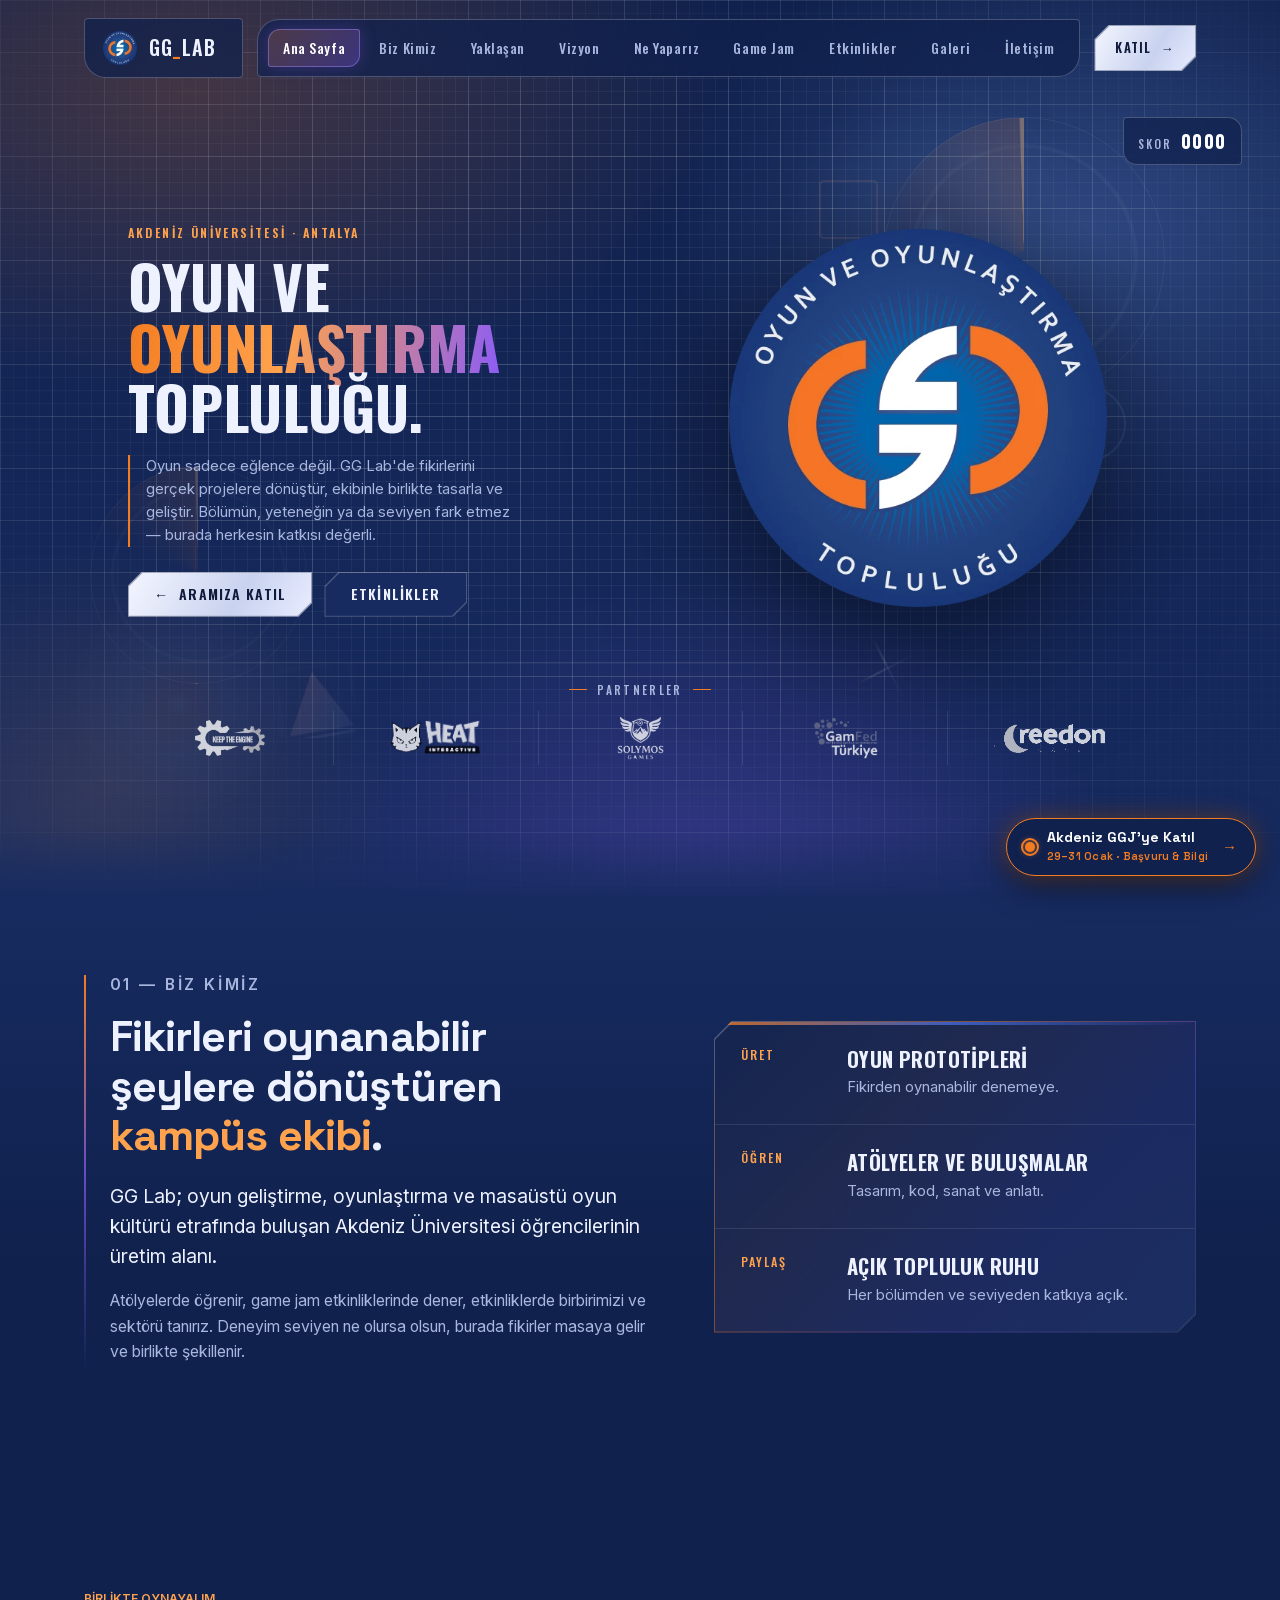
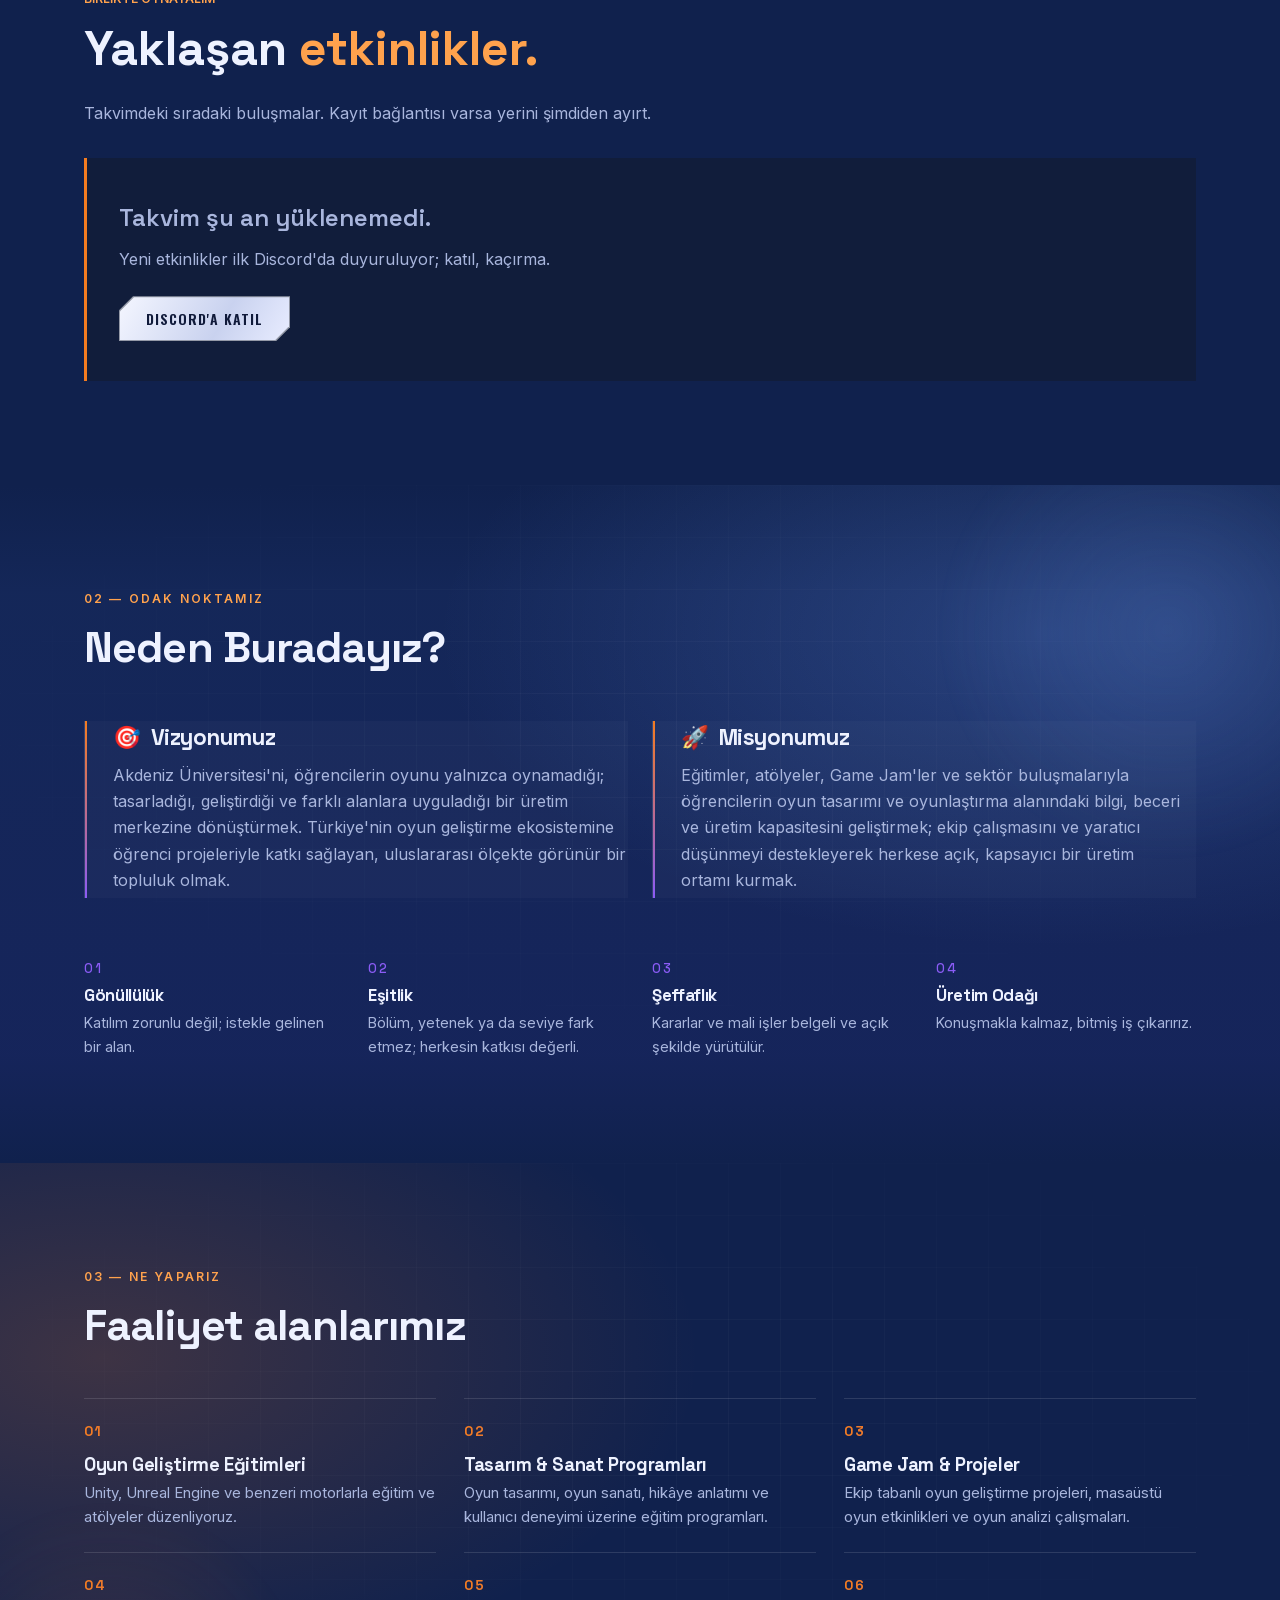
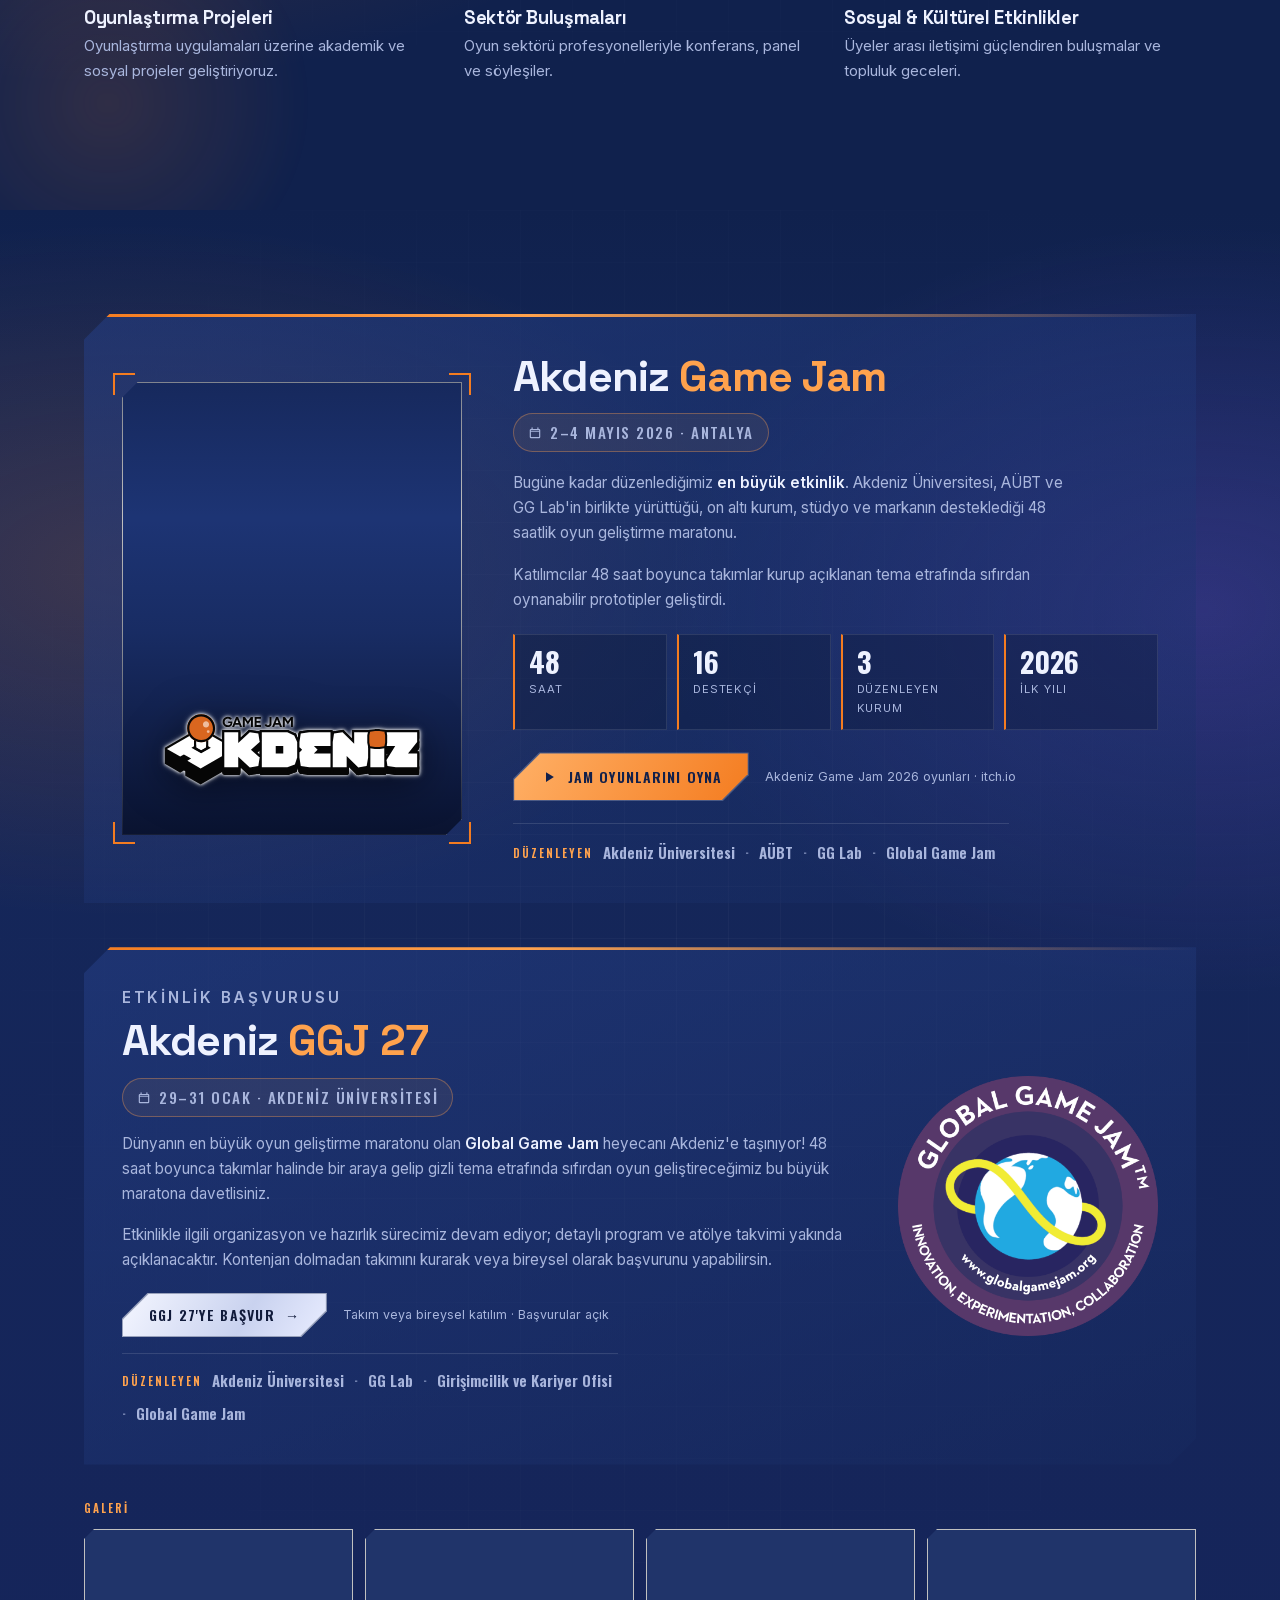
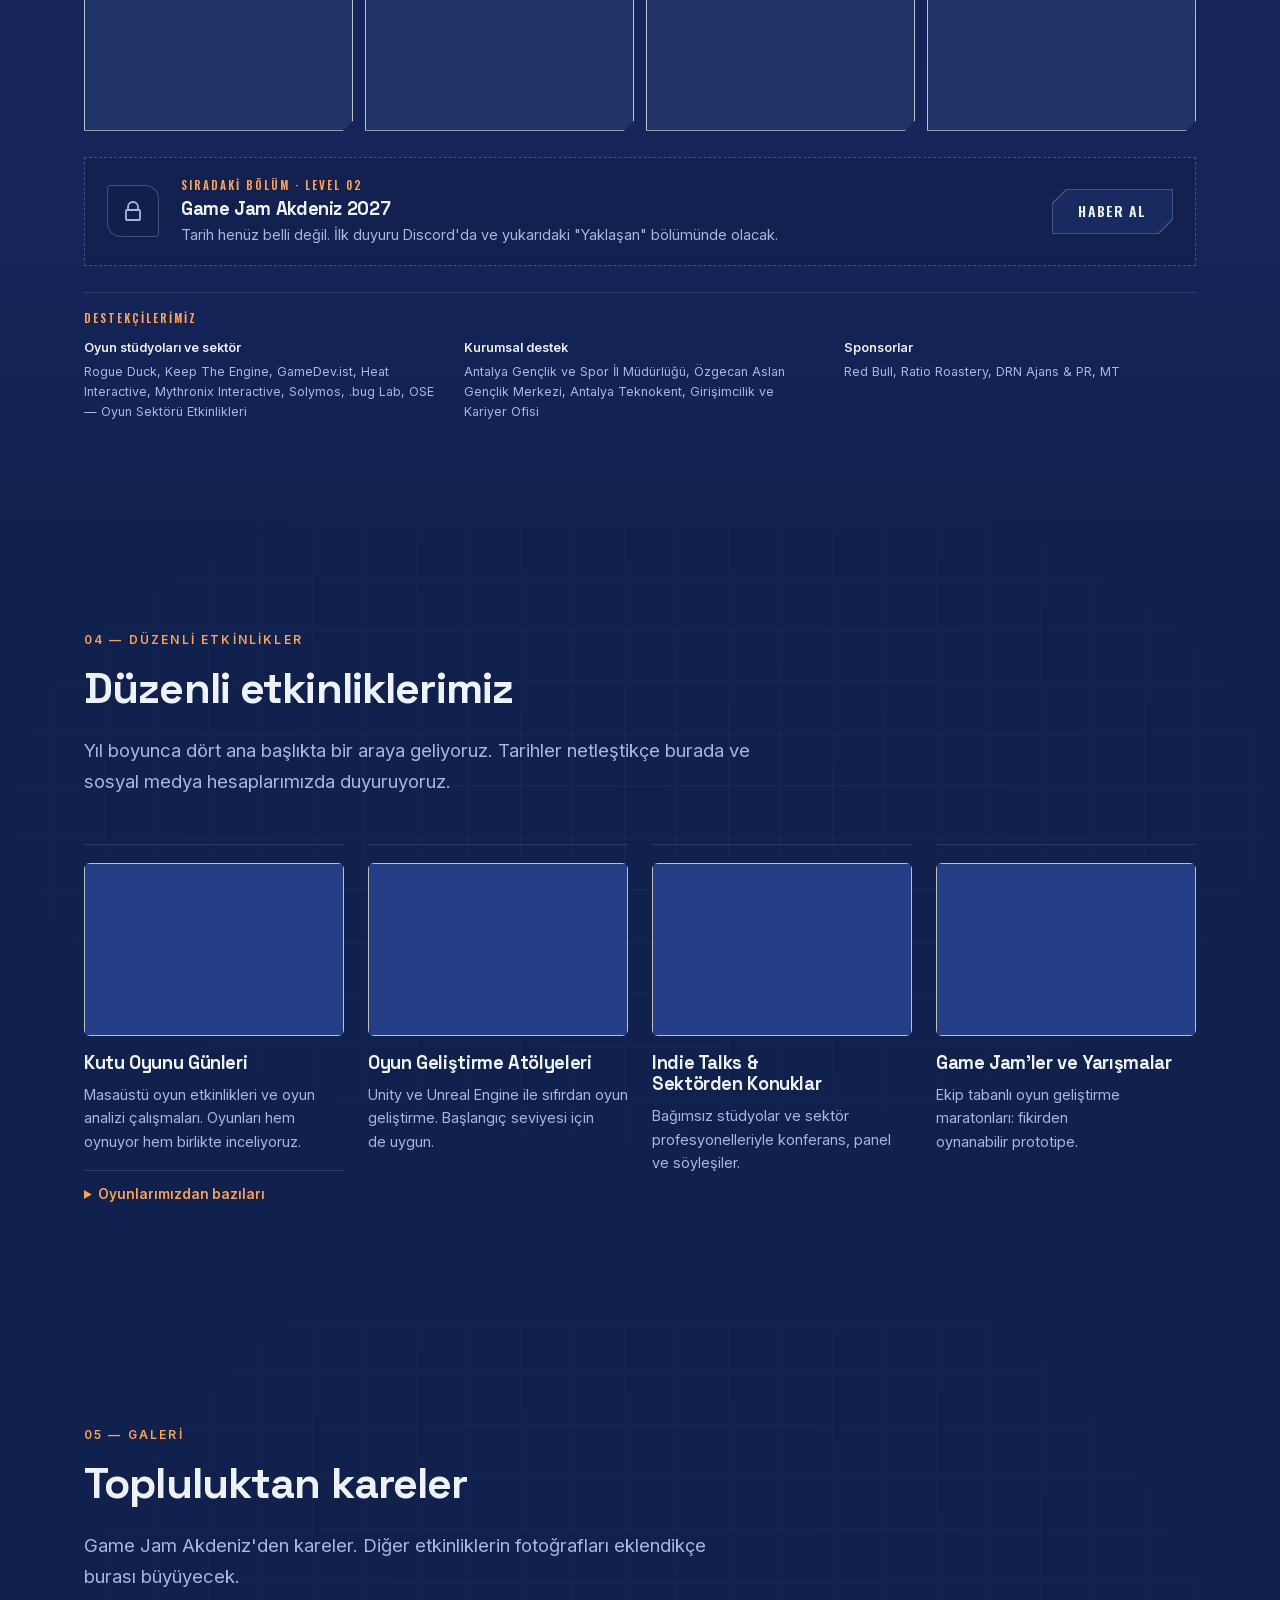
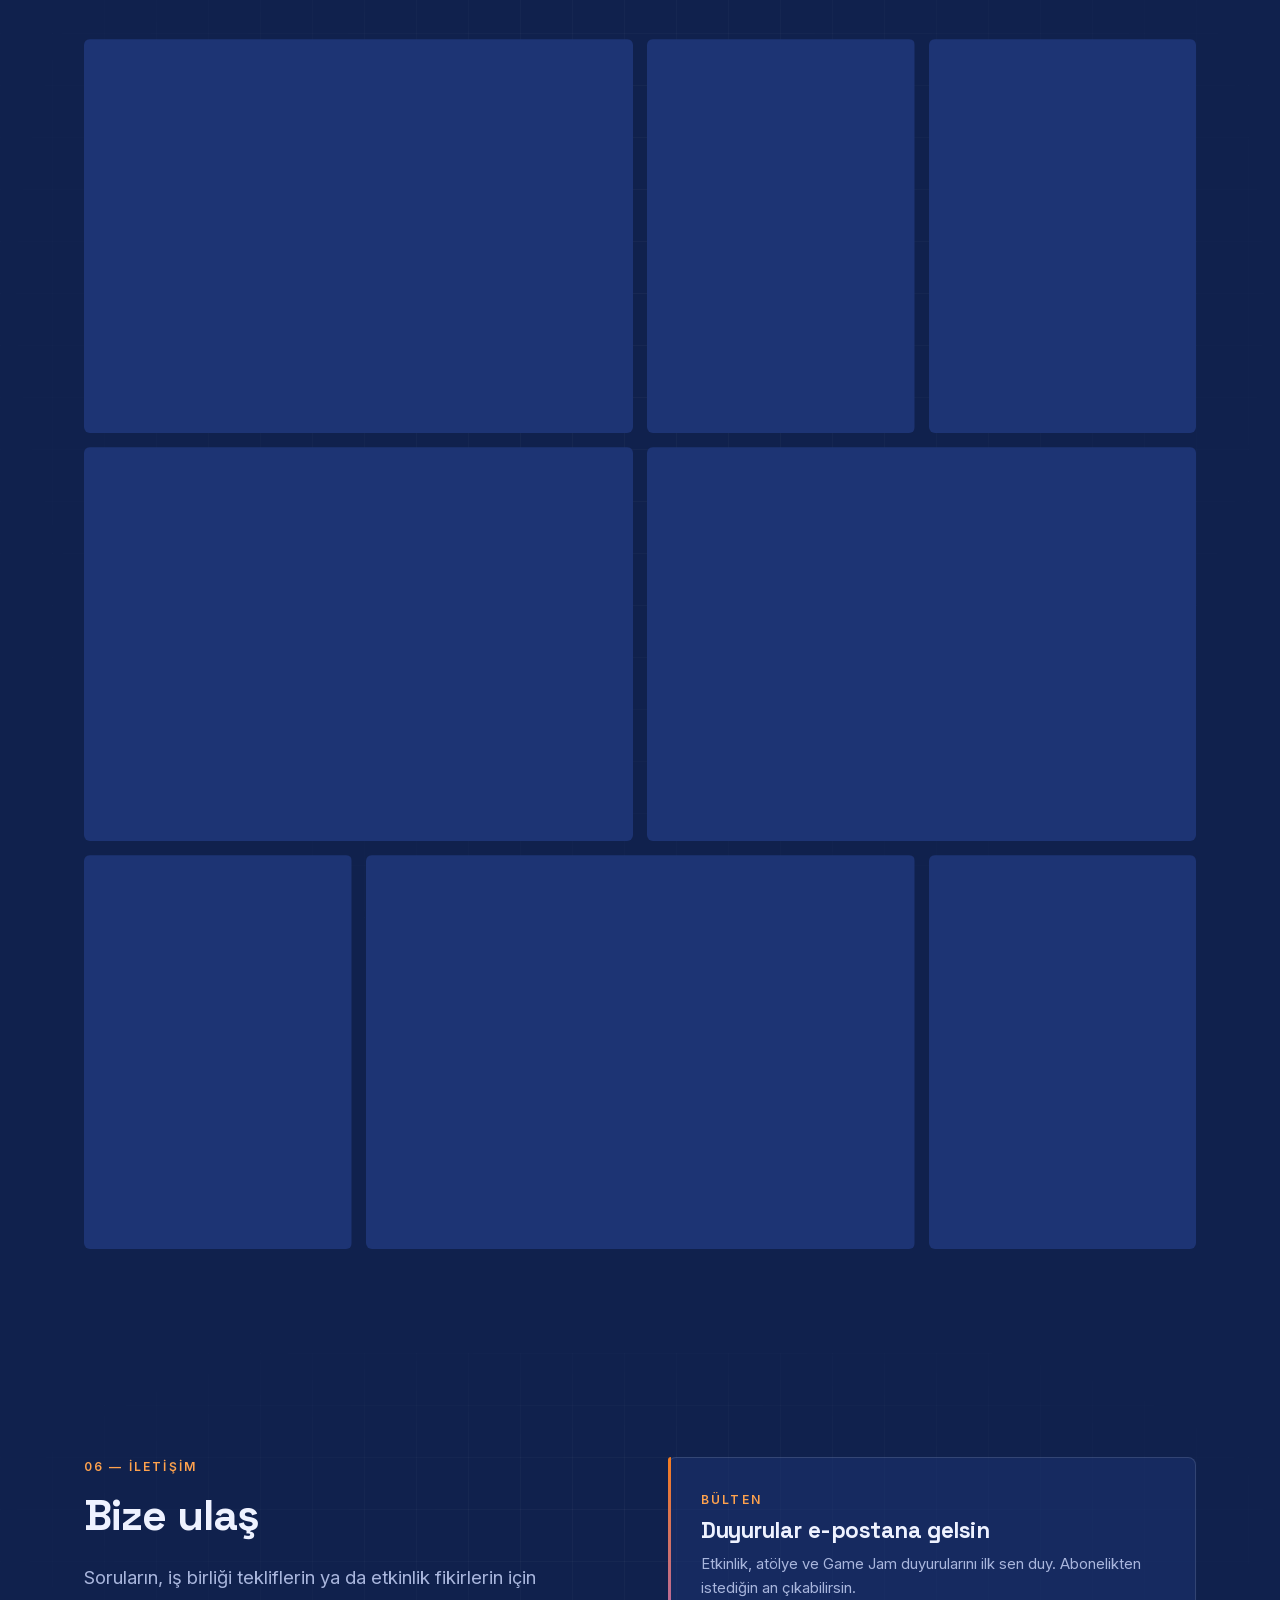
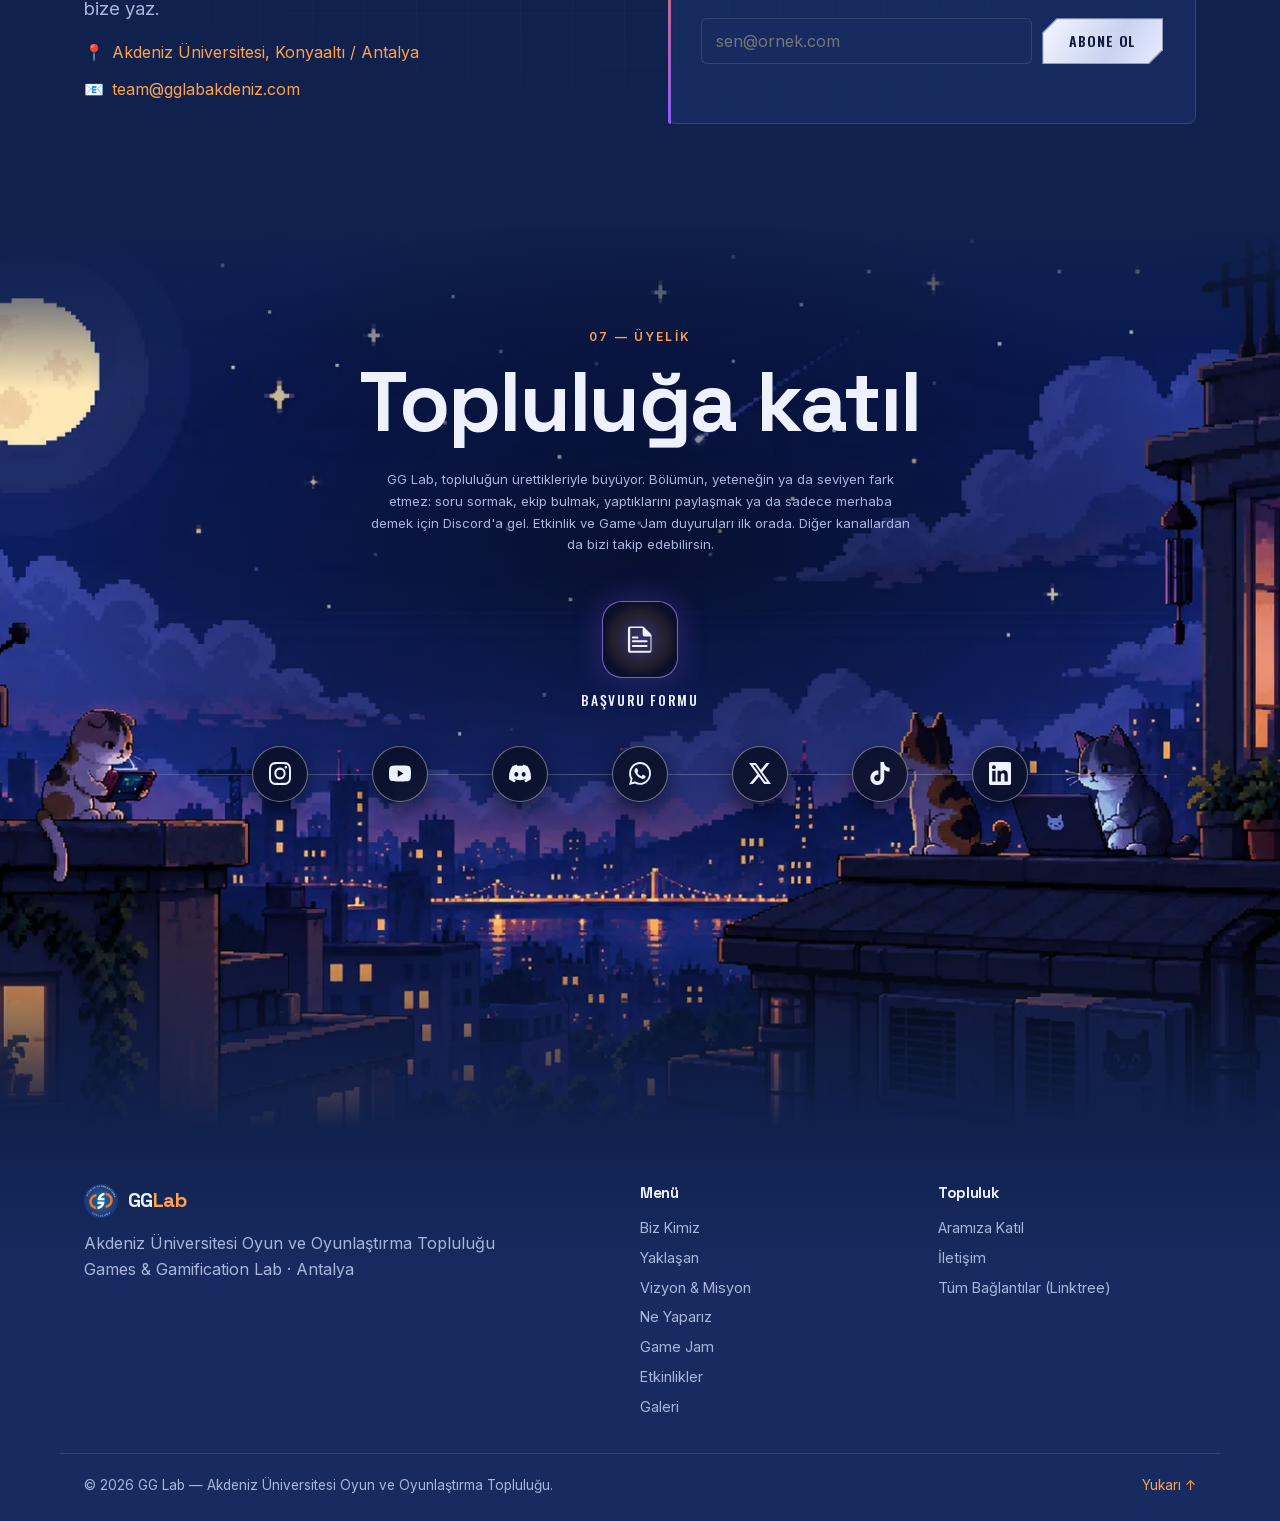
==== commit 4d5c8590: "GGJ 27 kartı ve üyelik formu güncellemeleri - GGJ 27 başvuru butonuna KATIL butonundaki parlama ve s" ====
--- a/index.html
+++ b/index.html
@@ -395,20 +395,19 @@
 
             <p class="level-by">
               <span class="level-label" data-i18n="jam.byLabel">Düzenleyen</span>
-              <img class="logo-mark" src="assets/img/logos/akdeniz-universitesi.webp" alt="Akdeniz Üniversitesi"
-                width="96" height="96" decoding="async">
+              <span>Akdeniz Üniversitesi</span>
               <span class="level-by-sep" aria-hidden="true">·</span>
-              <img class="logo-mark" src="assets/img/logos/aubt.webp" alt="AÜBT" width="96" height="96"
-                decoding="async">
+              <span>AÜBT</span>
               <span class="level-by-sep" aria-hidden="true">·</span>
-              <img class="logo-mark" src="assets/img/logo-yazili-68.webp" alt="GG Lab" width="68" height="68"
-                decoding="async">
+              <span>GG Lab</span>
+              <span class="level-by-sep" aria-hidden="true">·</span>
+              <span>Global Game Jam</span>
             </p>
           </div>
         </article>
 
         <!-- AKDENİZ GLOBAL GAME JAM 27 (GGJ 27) -->
-        <article class="level reveal" id="ggj27" style="margin-top: clamp(28px, 4vw, 44px); display: block; width: 100%;">
+        <article class="level reveal" id="ggj27" style="margin-top: clamp(28px, 4vw, 44px); width: 100%;">
           <div class="level-info" style="max-width: 100%;">
             <p class="eyebrow" style="margin-bottom: 6px;">Etkinlik Başvurusu</p>
             <h2>Akdeniz <span class="accent">GGJ 27</span></h2>
@@ -422,7 +421,7 @@
             <p style="max-width: none;">Etkinlikle ilgili organizasyon ve hazırlık sürecimiz devam ediyor; detaylı program ve atölye takvimi yakında açıklanacaktır. Kontenjan dolmadan takımını kurarak veya bireysel olarak başvurunu yapabilirsin.</p>
 
             <div class="level-actions" style="margin: 20px 0 16px;">
-              <a class="cut-btn cut-btn-light cut-btn-lg" href="ggj27/">
+              <a class="cut-btn cut-btn-light cut-btn-lg ggj-cta" href="ggj27/">
                 <span>GGJ 27'ye Başvur <i>&rarr;</i></span>
               </a>
               <span class="level-actions-sub">Takım veya bireysel katılım · Başvurular açık</span>
@@ -435,8 +434,11 @@
               <span>GG Lab</span>
               <span class="level-by-sep" aria-hidden="true">·</span>
               <span>Girişimcilik ve Kariyer Ofisi</span>
+              <span class="level-by-sep" aria-hidden="true">·</span>
+              <span>Global Game Jam</span>
             </p>
           </div>
+          <img class="ggj-logo" src="assets/img/ggj-logo.png" alt="Global Game Jam 27 logosu" width="900" height="900" loading="lazy">
         </article>
 
         <!-- ekran görüntüleri tablodan gelir (gamejam sheet, ekran1–4); gelmezse kutular boş kalır.
--- a/css/hud.css
+++ b/css/hud.css
@@ -102,9 +102,9 @@
    sağa sola sallanır, kalan süre durur. isolation sayesinde şerit zeminin üstünde, yazının altında
    kalır; kesik köşe span'in clip-path'iyle kırpılır. Sallanma ayrı `rotate` özelliğiyle: hover'daki
    transform'la çakışmaz. */
-.hud-menu{animation:join-wiggle 5s ease-in-out 2s infinite}
-.hud-menu > span{position:relative;isolation:isolate}
-.hud-menu > span::after{
+.hud-menu,.ggj-cta{animation:join-wiggle 5s ease-in-out 2s infinite}
+.hud-menu > span,.ggj-cta > span{position:relative;isolation:isolate}
+.hud-menu > span::after,.ggj-cta > span::after{
   content:"";position:absolute;inset:0 auto 0 0;width:50%;z-index:-1;pointer-events:none;
   background:linear-gradient(100deg,transparent,rgba(255,176,102,.95) 45%,rgba(244,124,32,.9) 55%,transparent);
   transform:translateX(-120%) skewX(-20deg);
@@ -123,8 +123,15 @@
   14%{rotate:-1.5deg}
 }
 @media (prefers-reduced-motion:reduce){
-  .hud-menu{animation:none}
-  .hud-menu > span::after{animation:none;display:none}
+  .hud-menu,.ggj-cta{animation:none}
+  .hud-menu > span::after,.ggj-cta > span::after{animation:none;display:none}
+}
+/* GGJ 27 kartı: içerik solda, logo sağda */
+#ggj27{grid-template-columns:minmax(0,1fr) clamp(160px,22vw,260px)}
+.ggj-logo{width:100%;height:auto;align-self:center}
+@media (max-width:860px){
+  #ggj27{grid-template-columns:1fr}
+  .ggj-logo{width:min(200px,60%);justify-self:center}
 }
 
 /* ---------------- HERO ----------------
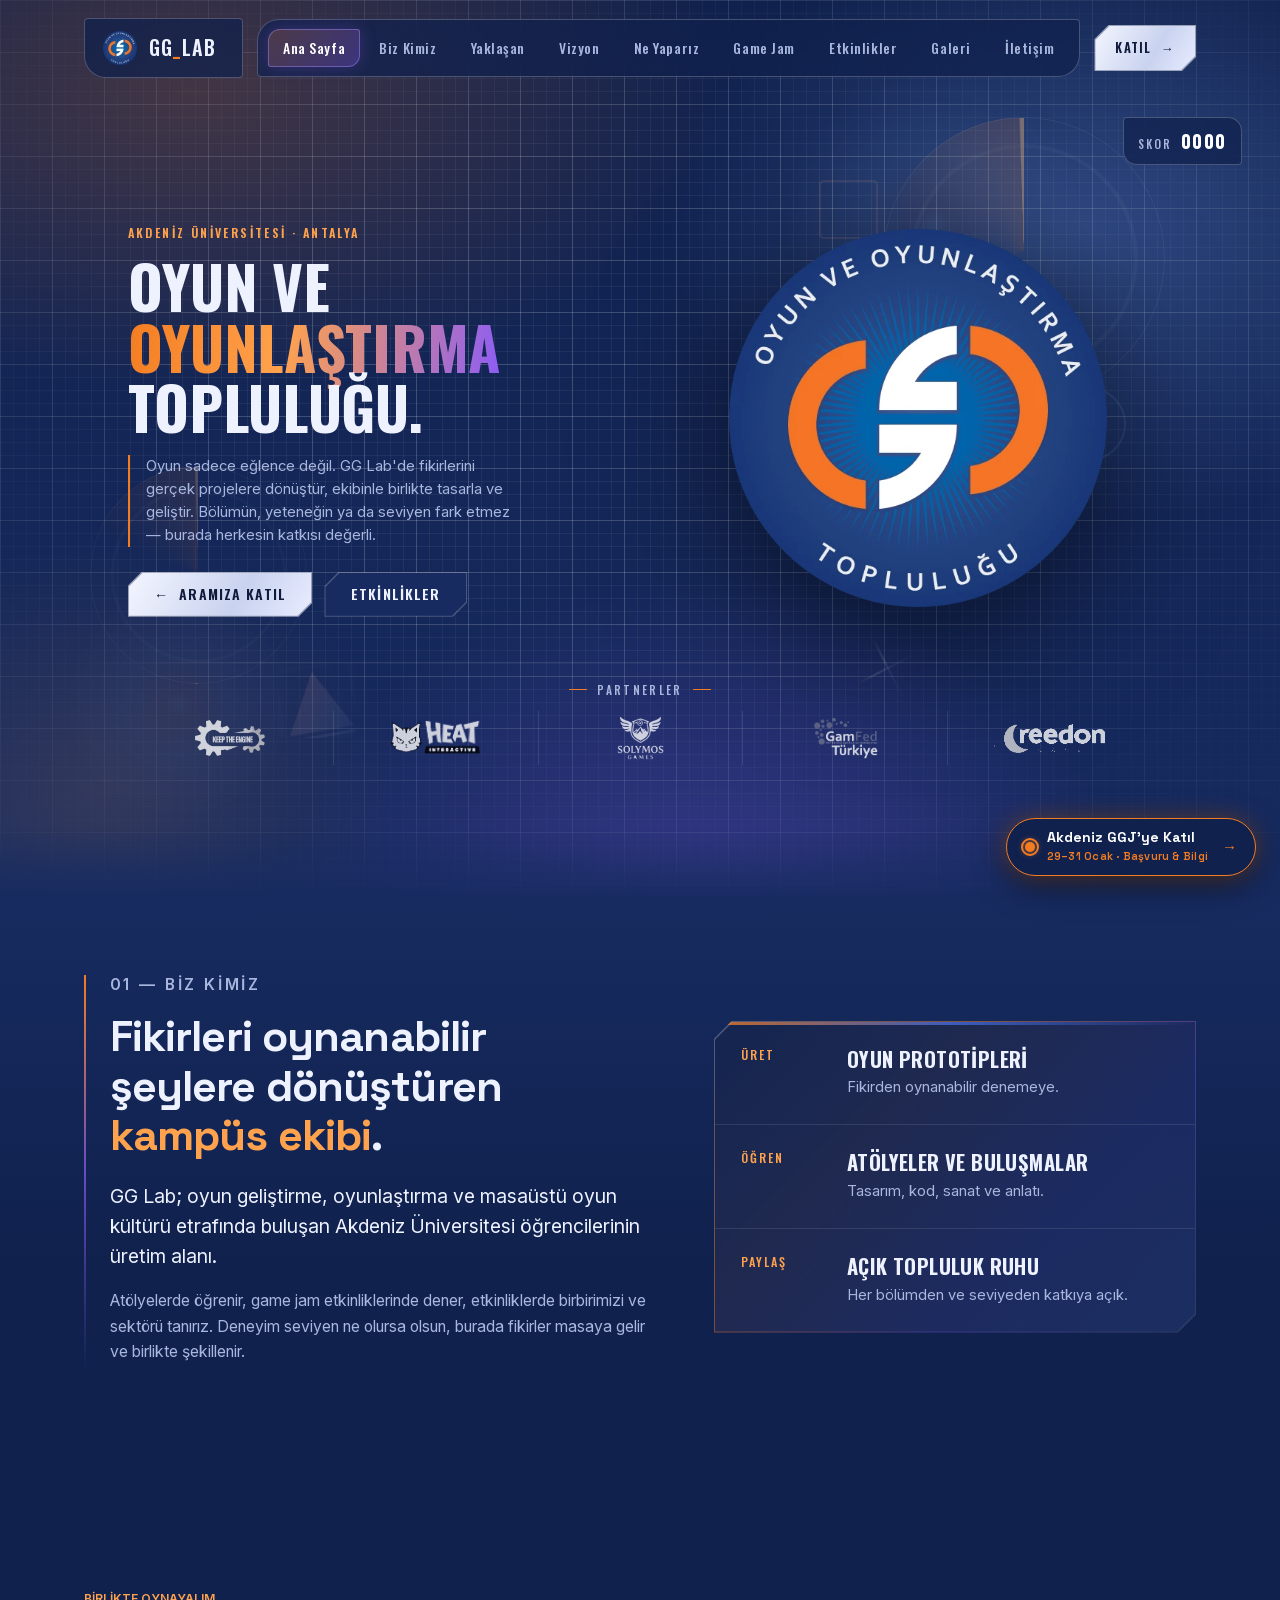
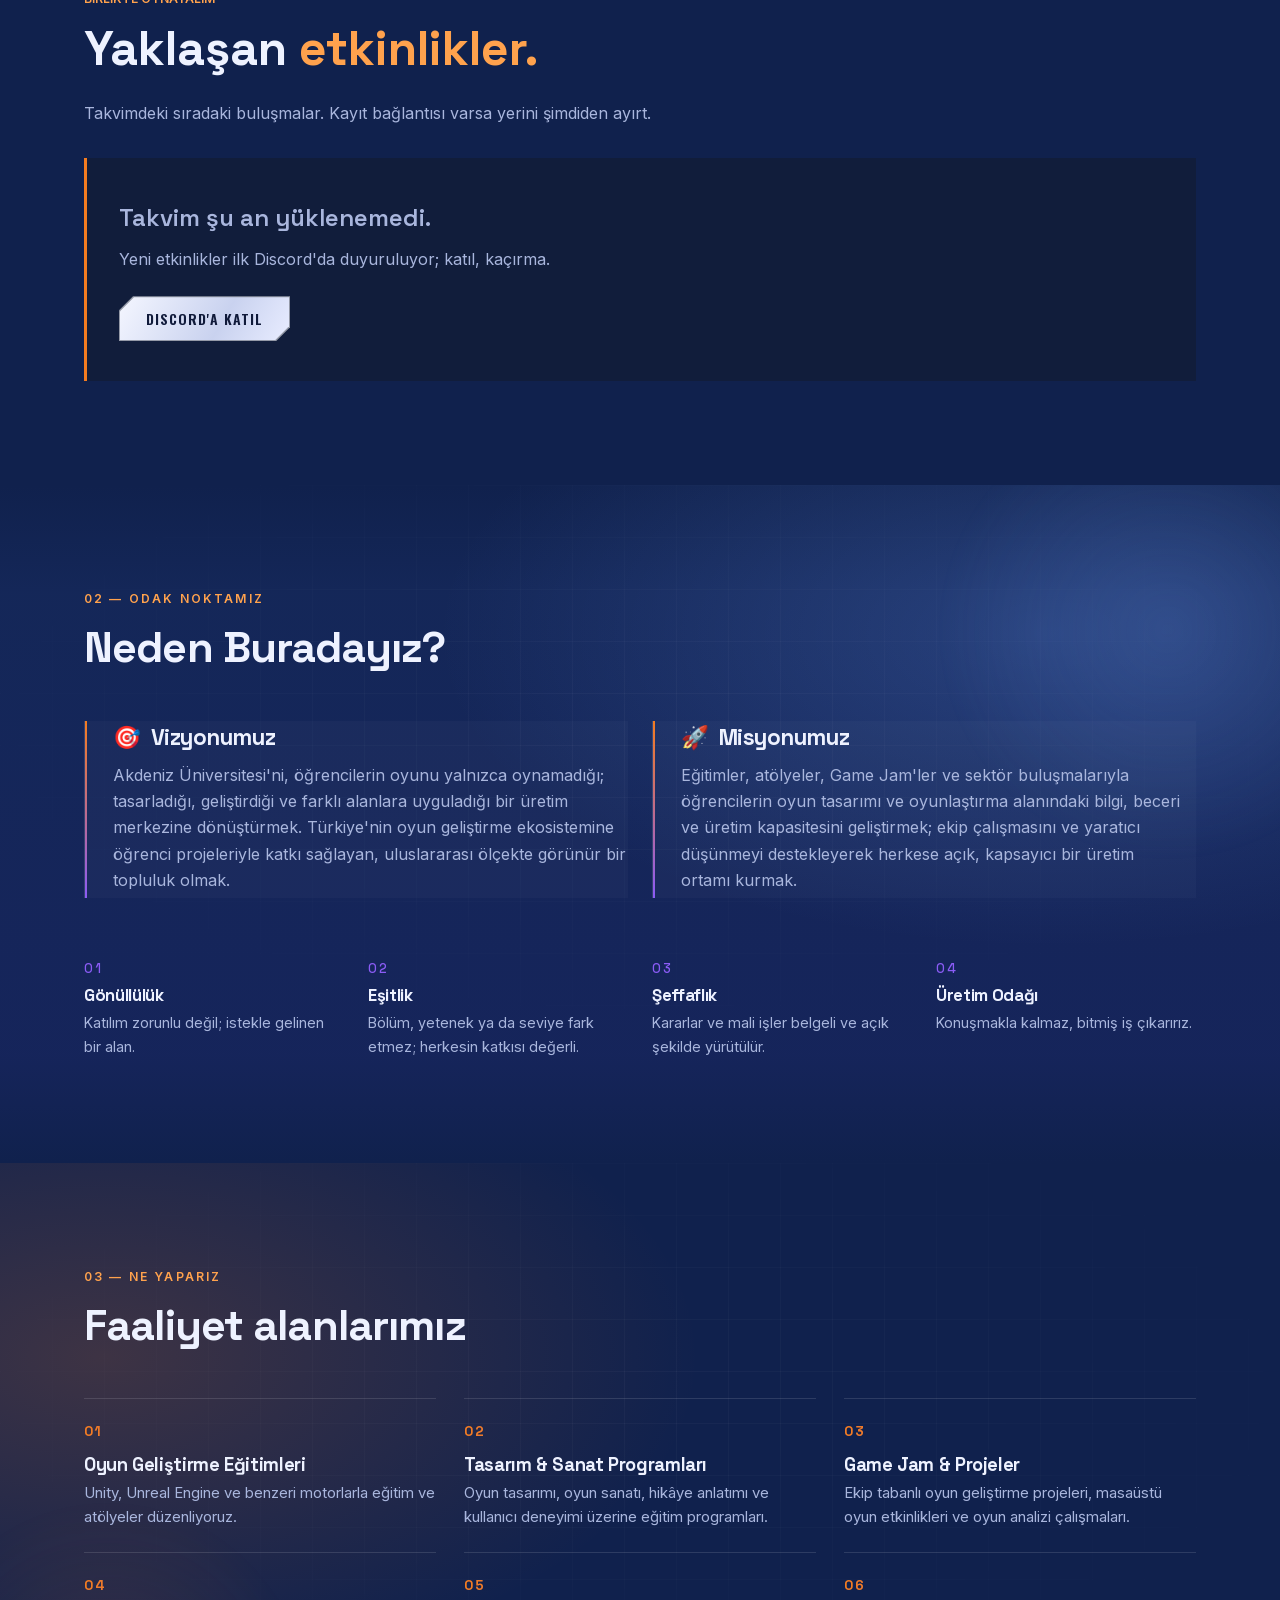
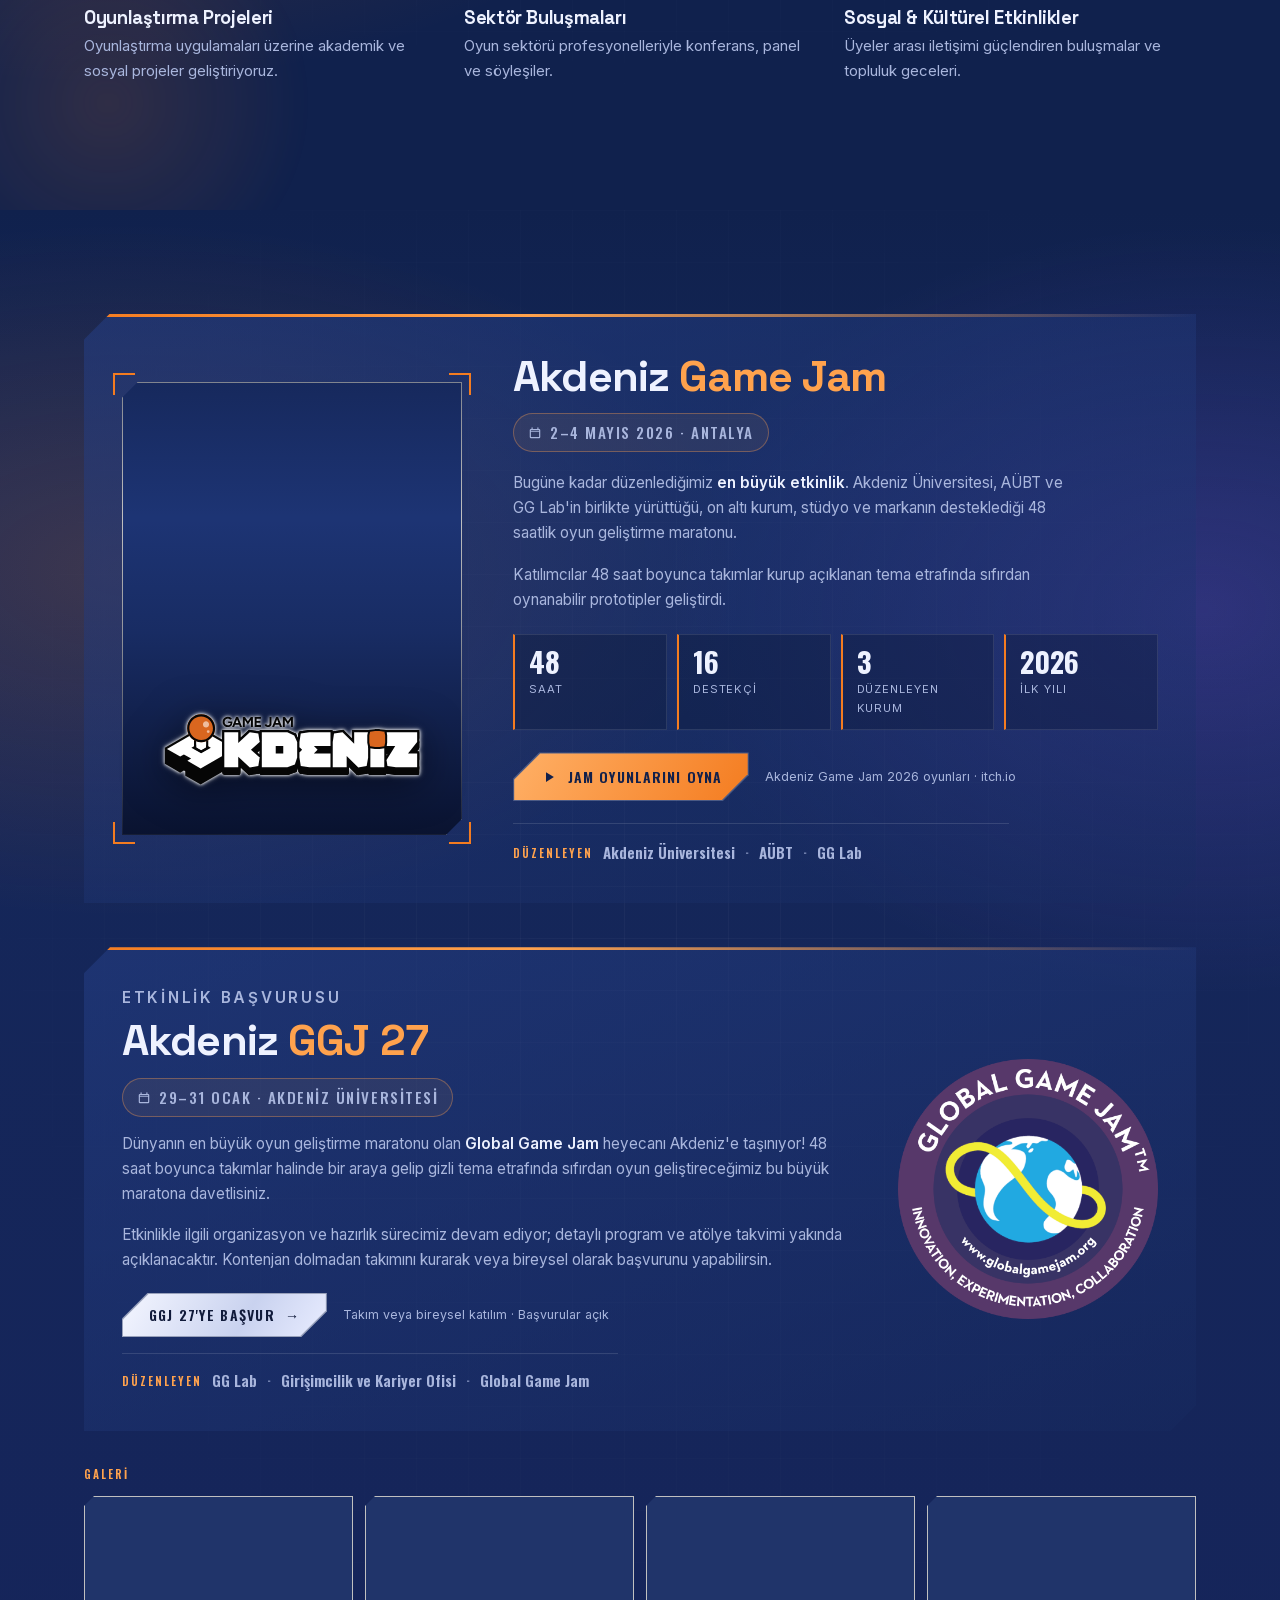
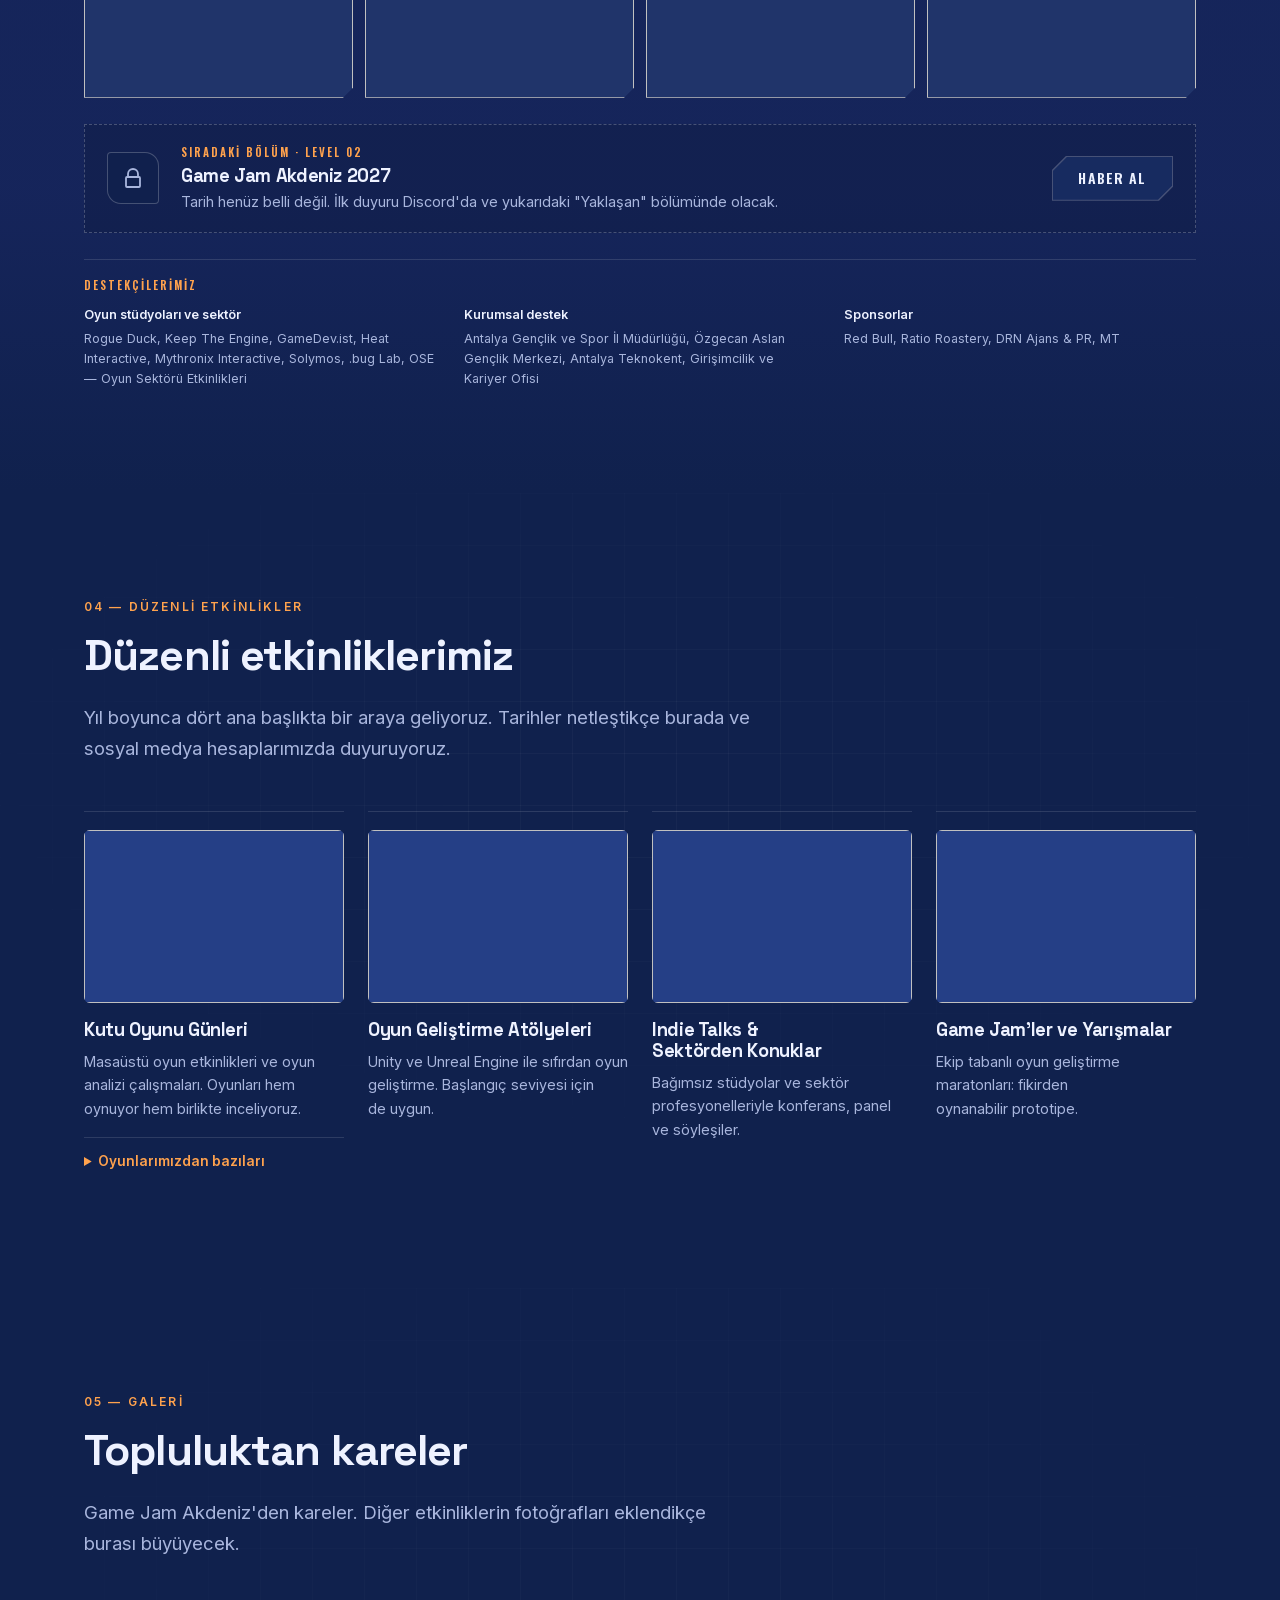
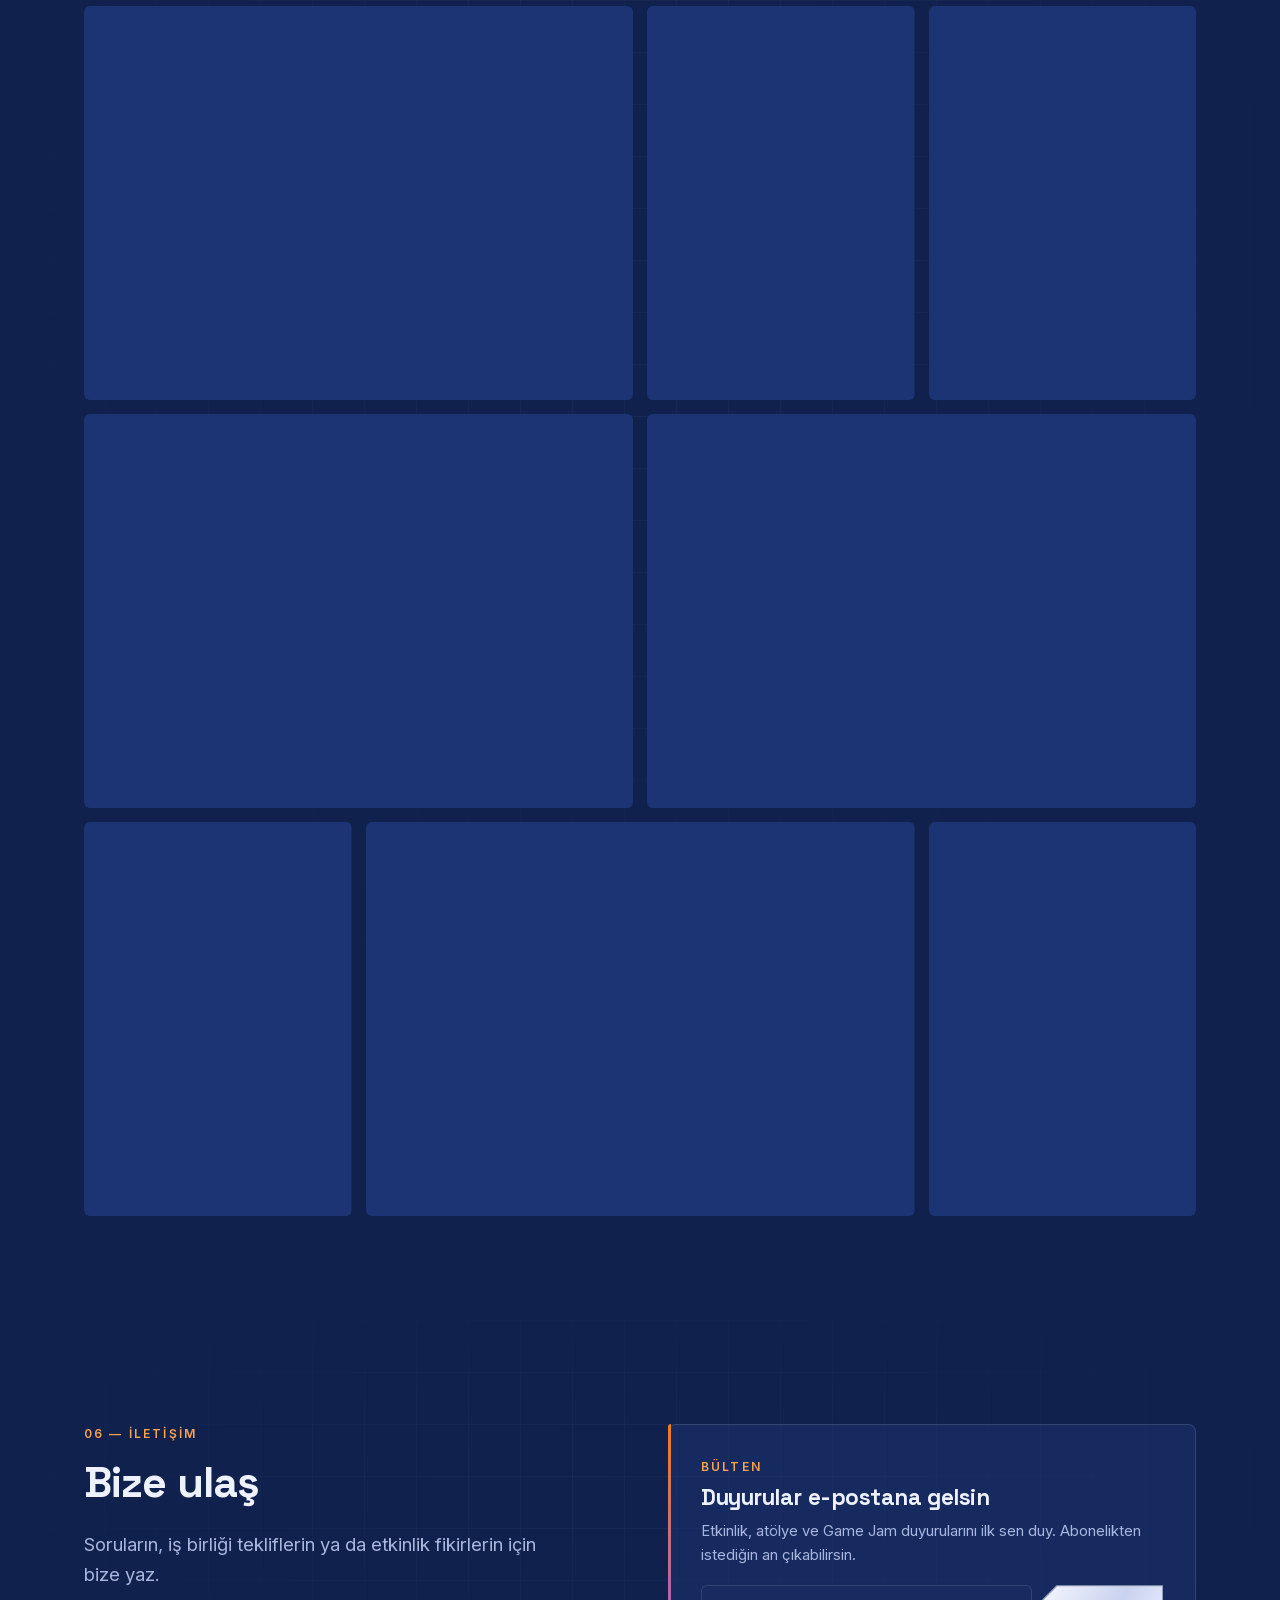
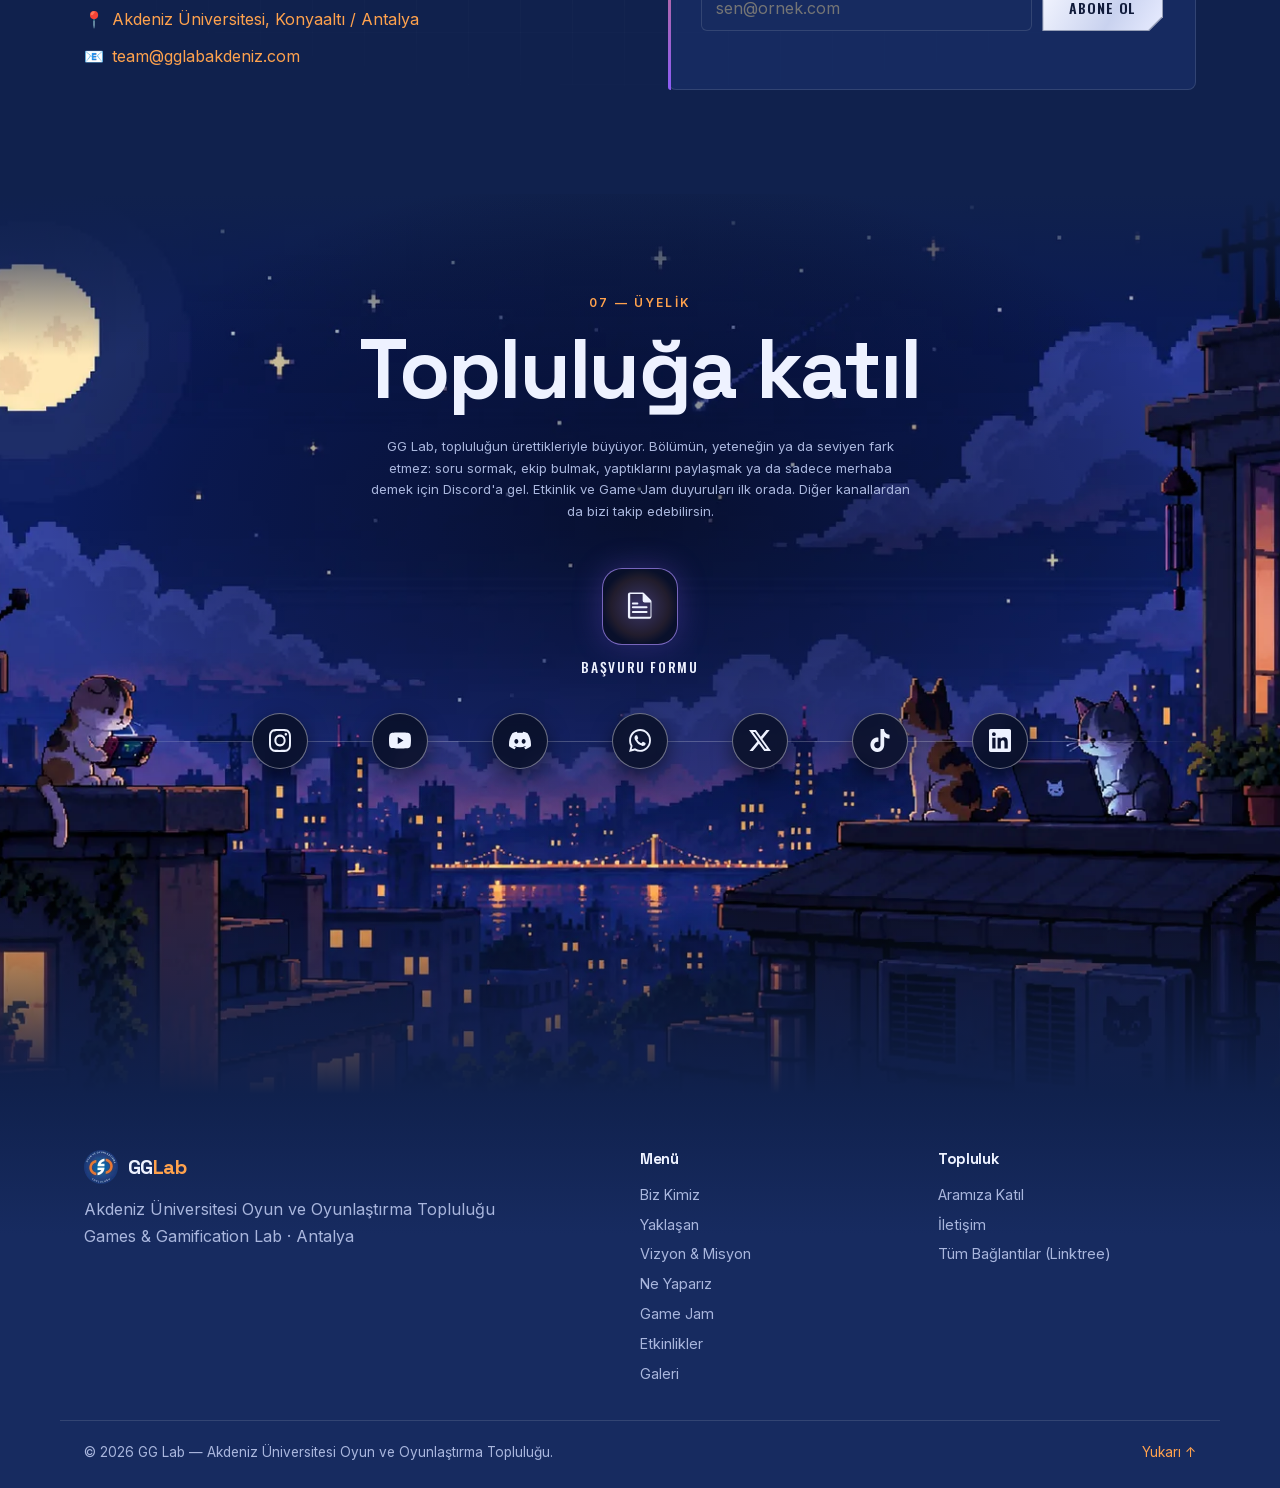
==== commit c2377295: "quick fix" ====
--- a/index.html
+++ b/index.html
@@ -400,8 +400,6 @@
               <span>AÜBT</span>
               <span class="level-by-sep" aria-hidden="true">·</span>
               <span>GG Lab</span>
-              <span class="level-by-sep" aria-hidden="true">·</span>
-              <span>Global Game Jam</span>
             </p>
           </div>
         </article>
@@ -429,8 +427,6 @@
 
             <p class="level-by" style="margin-top: 16px; padding-top: 14px;">
               <span class="level-label">Düzenleyen</span>
-              <span>Akdeniz Üniversitesi</span>
-              <span class="level-by-sep" aria-hidden="true">·</span>
               <span>GG Lab</span>
               <span class="level-by-sep" aria-hidden="true">·</span>
               <span>Girişimcilik ve Kariyer Ofisi</span>
